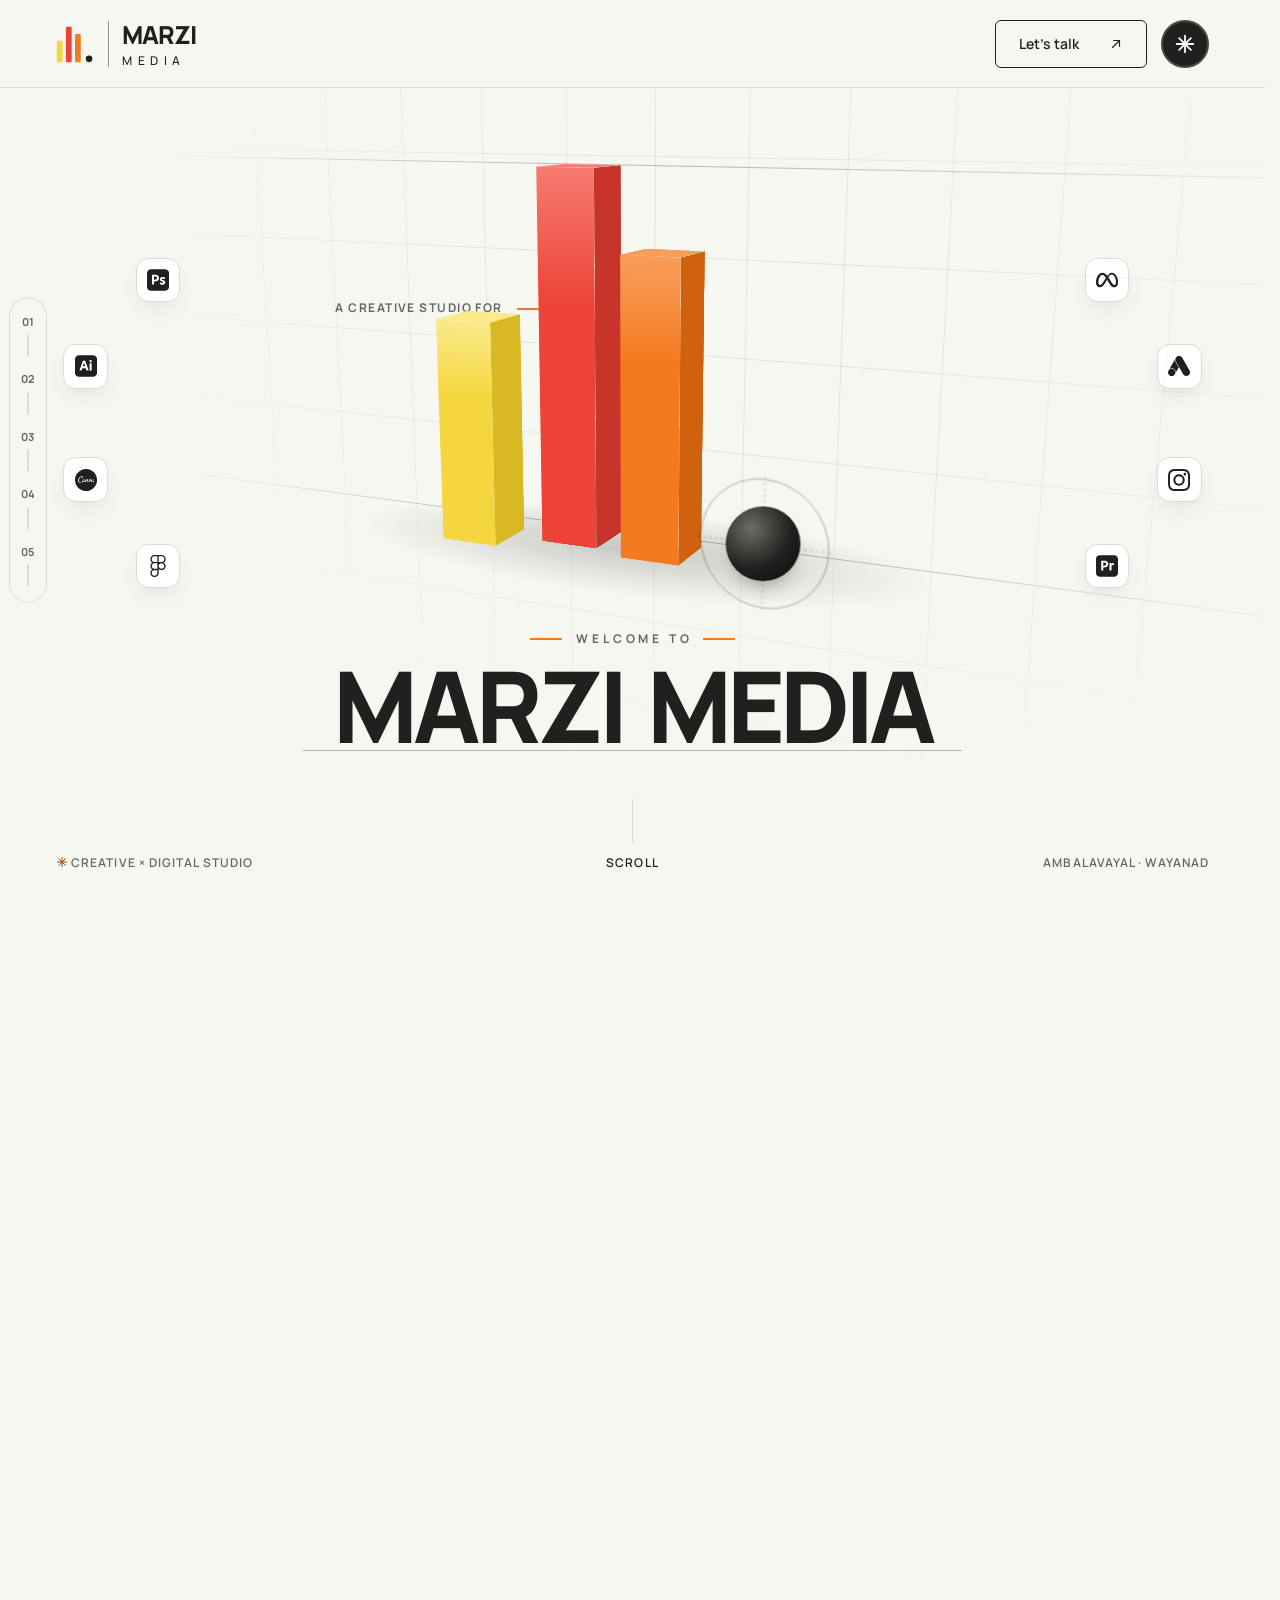
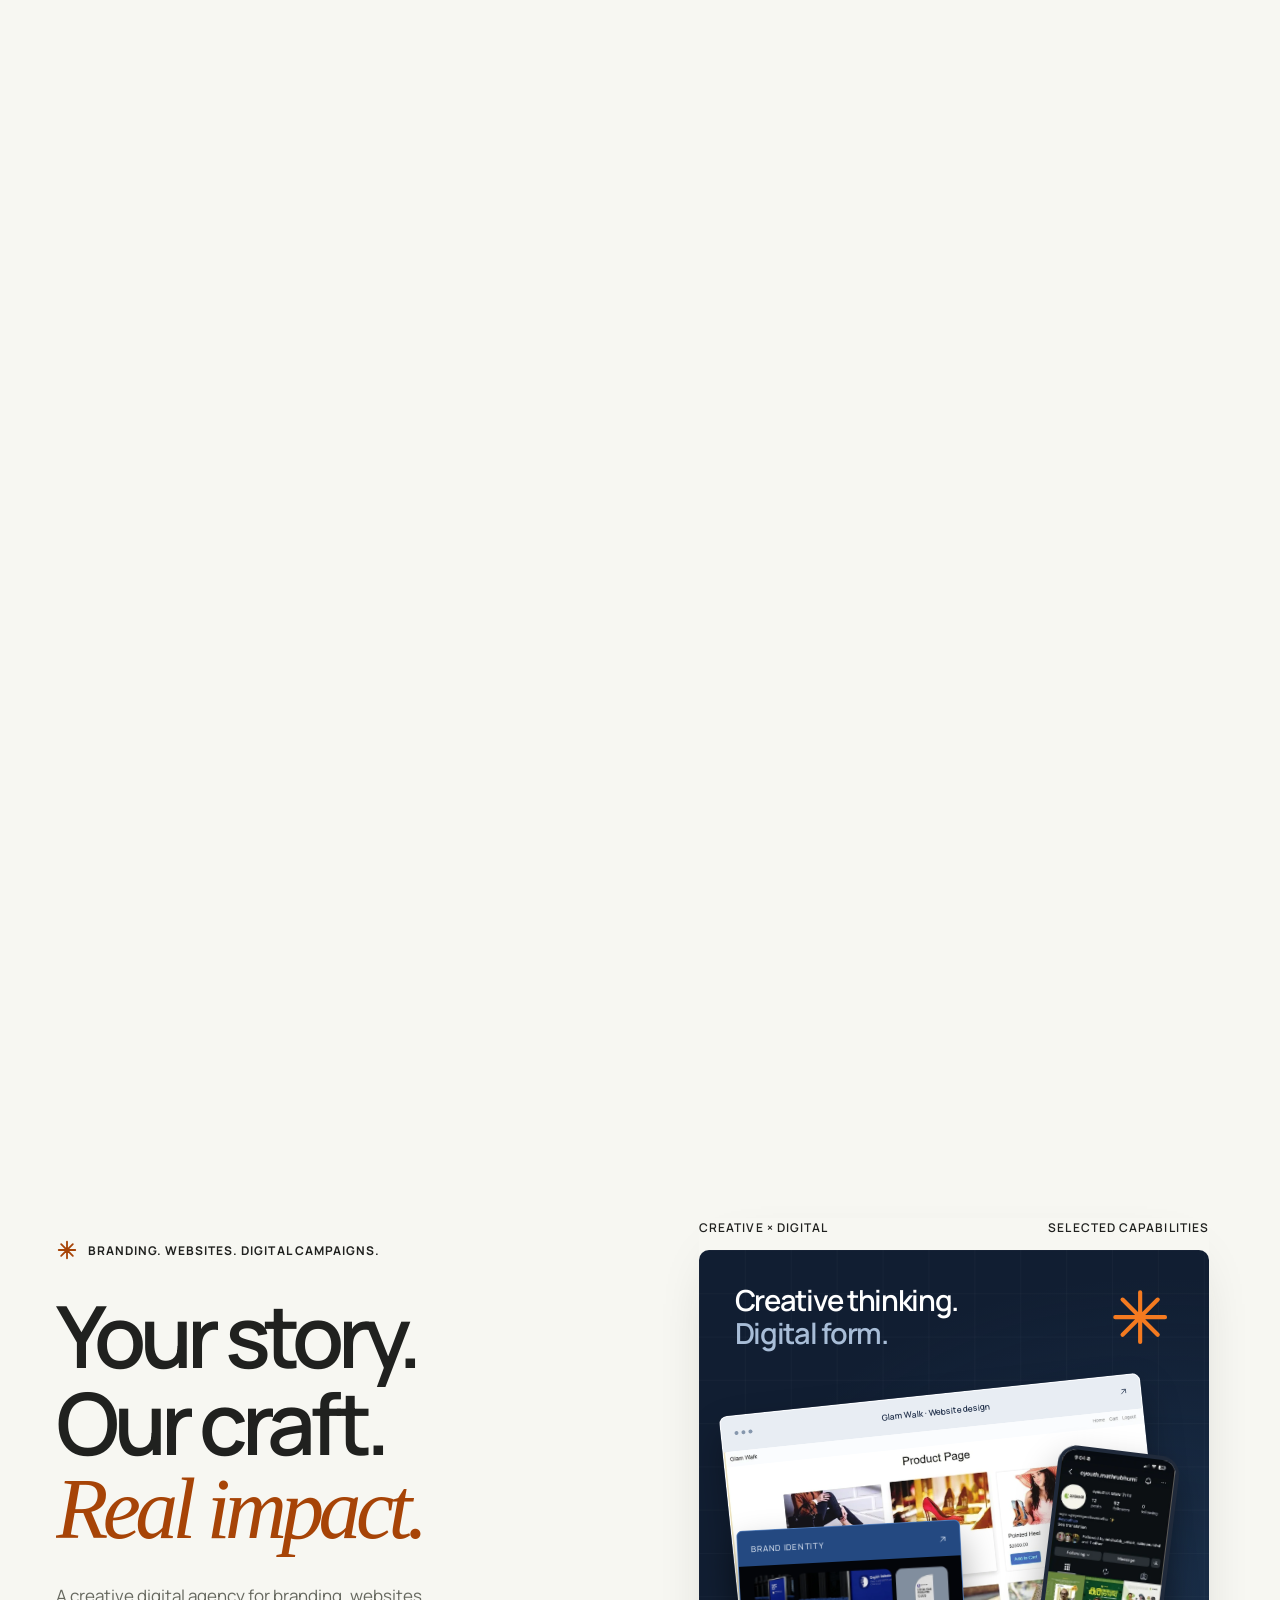
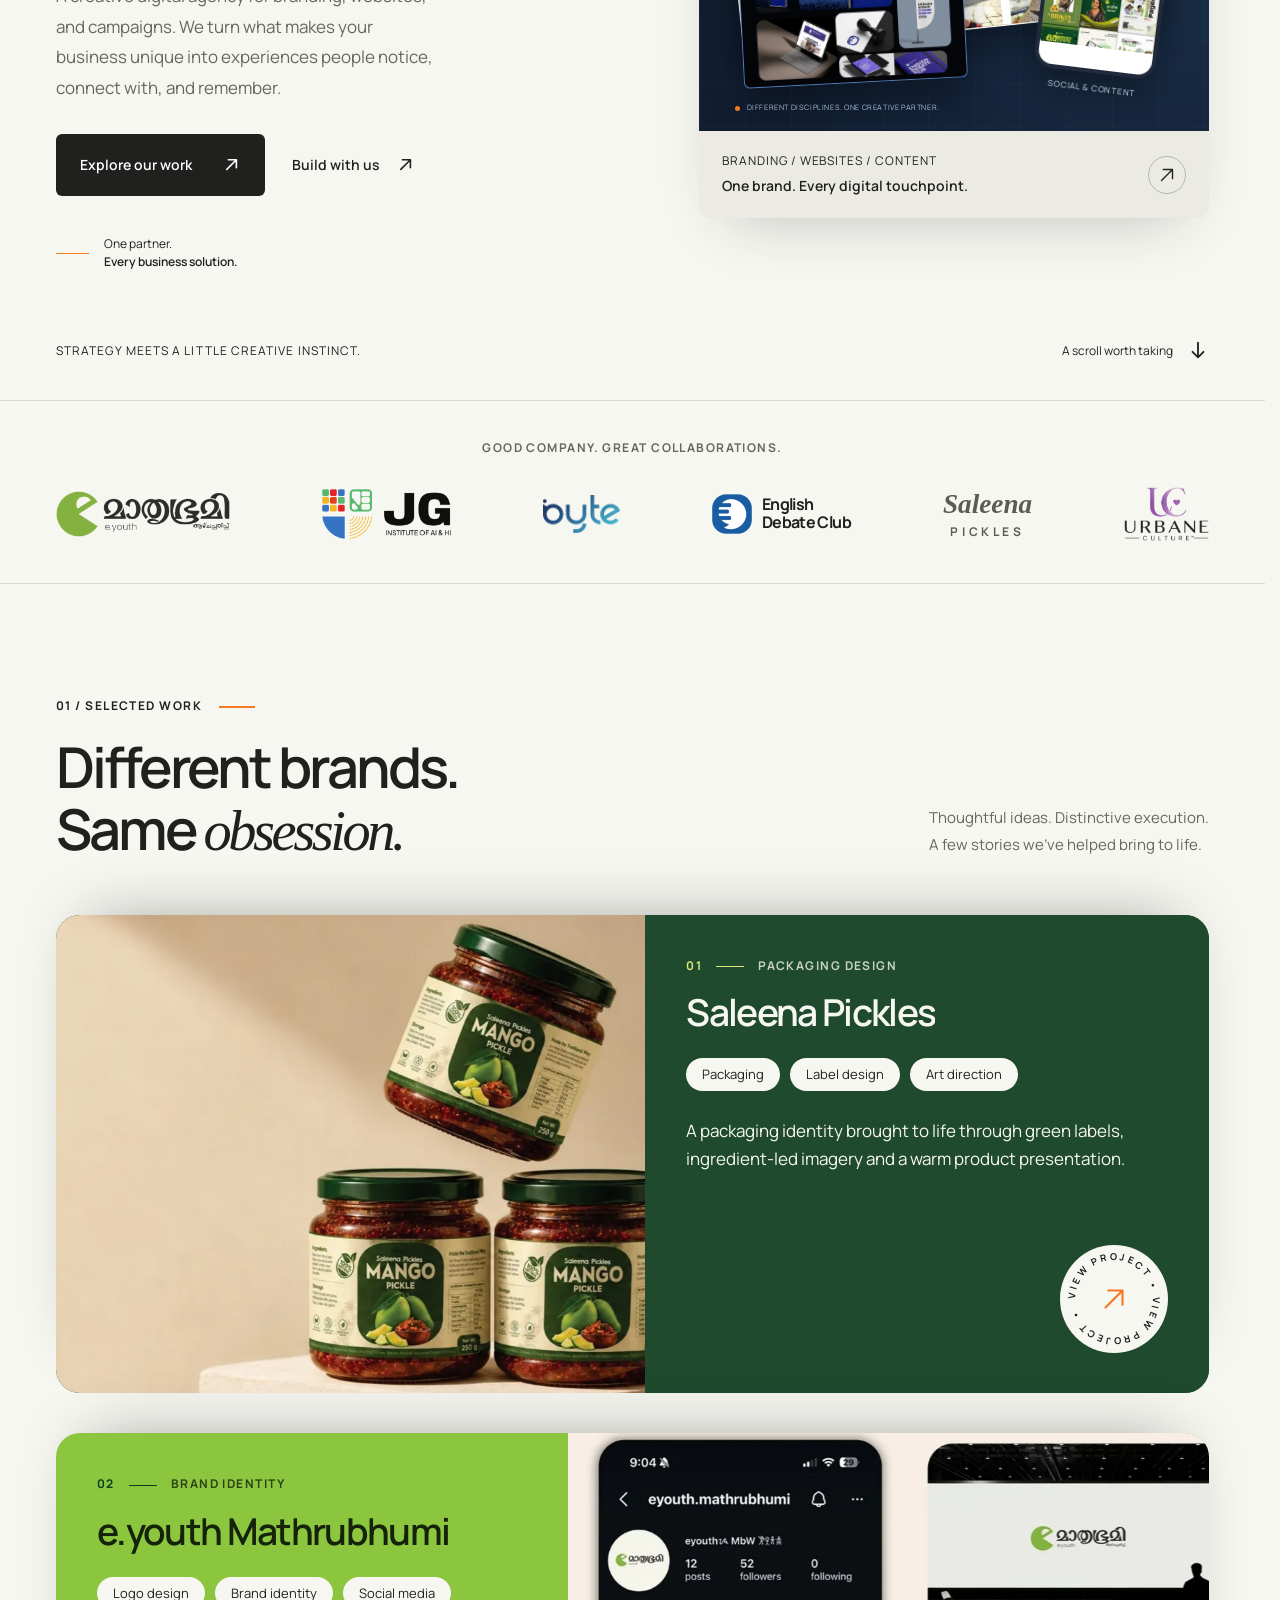
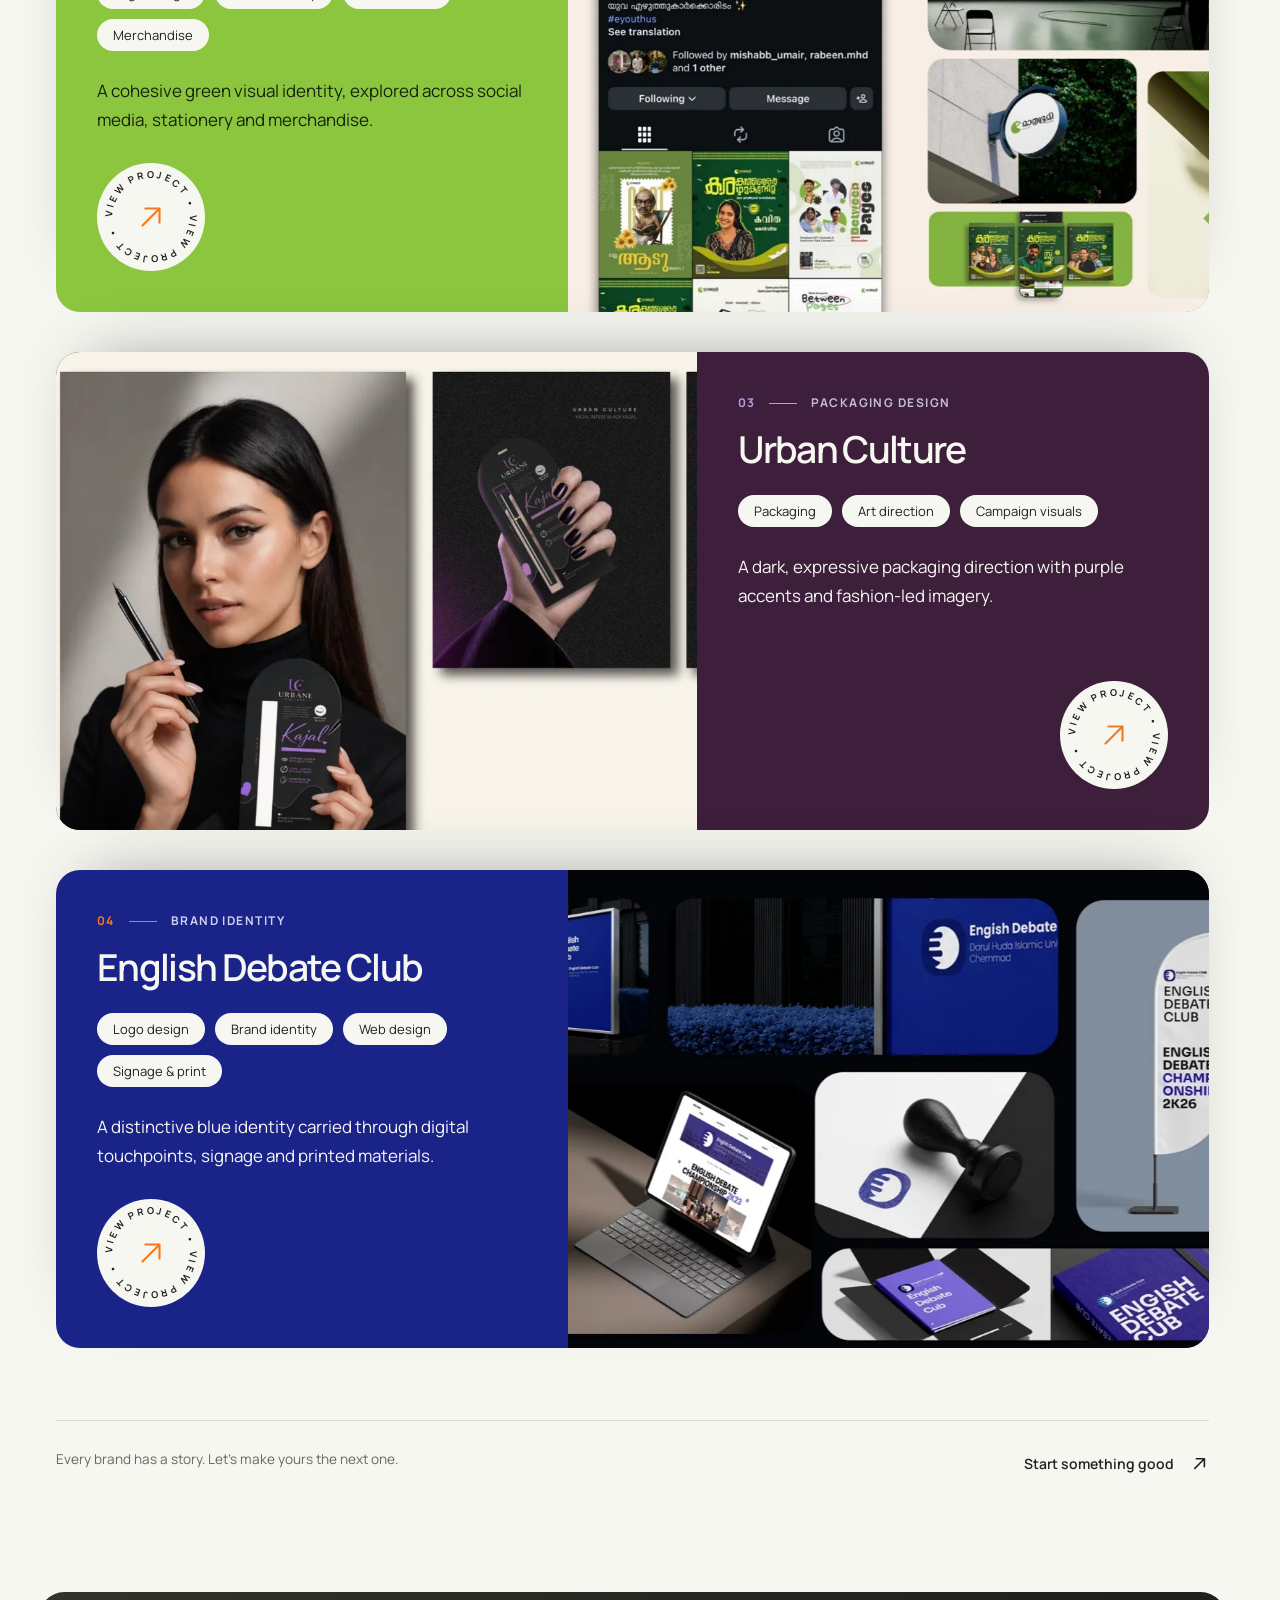
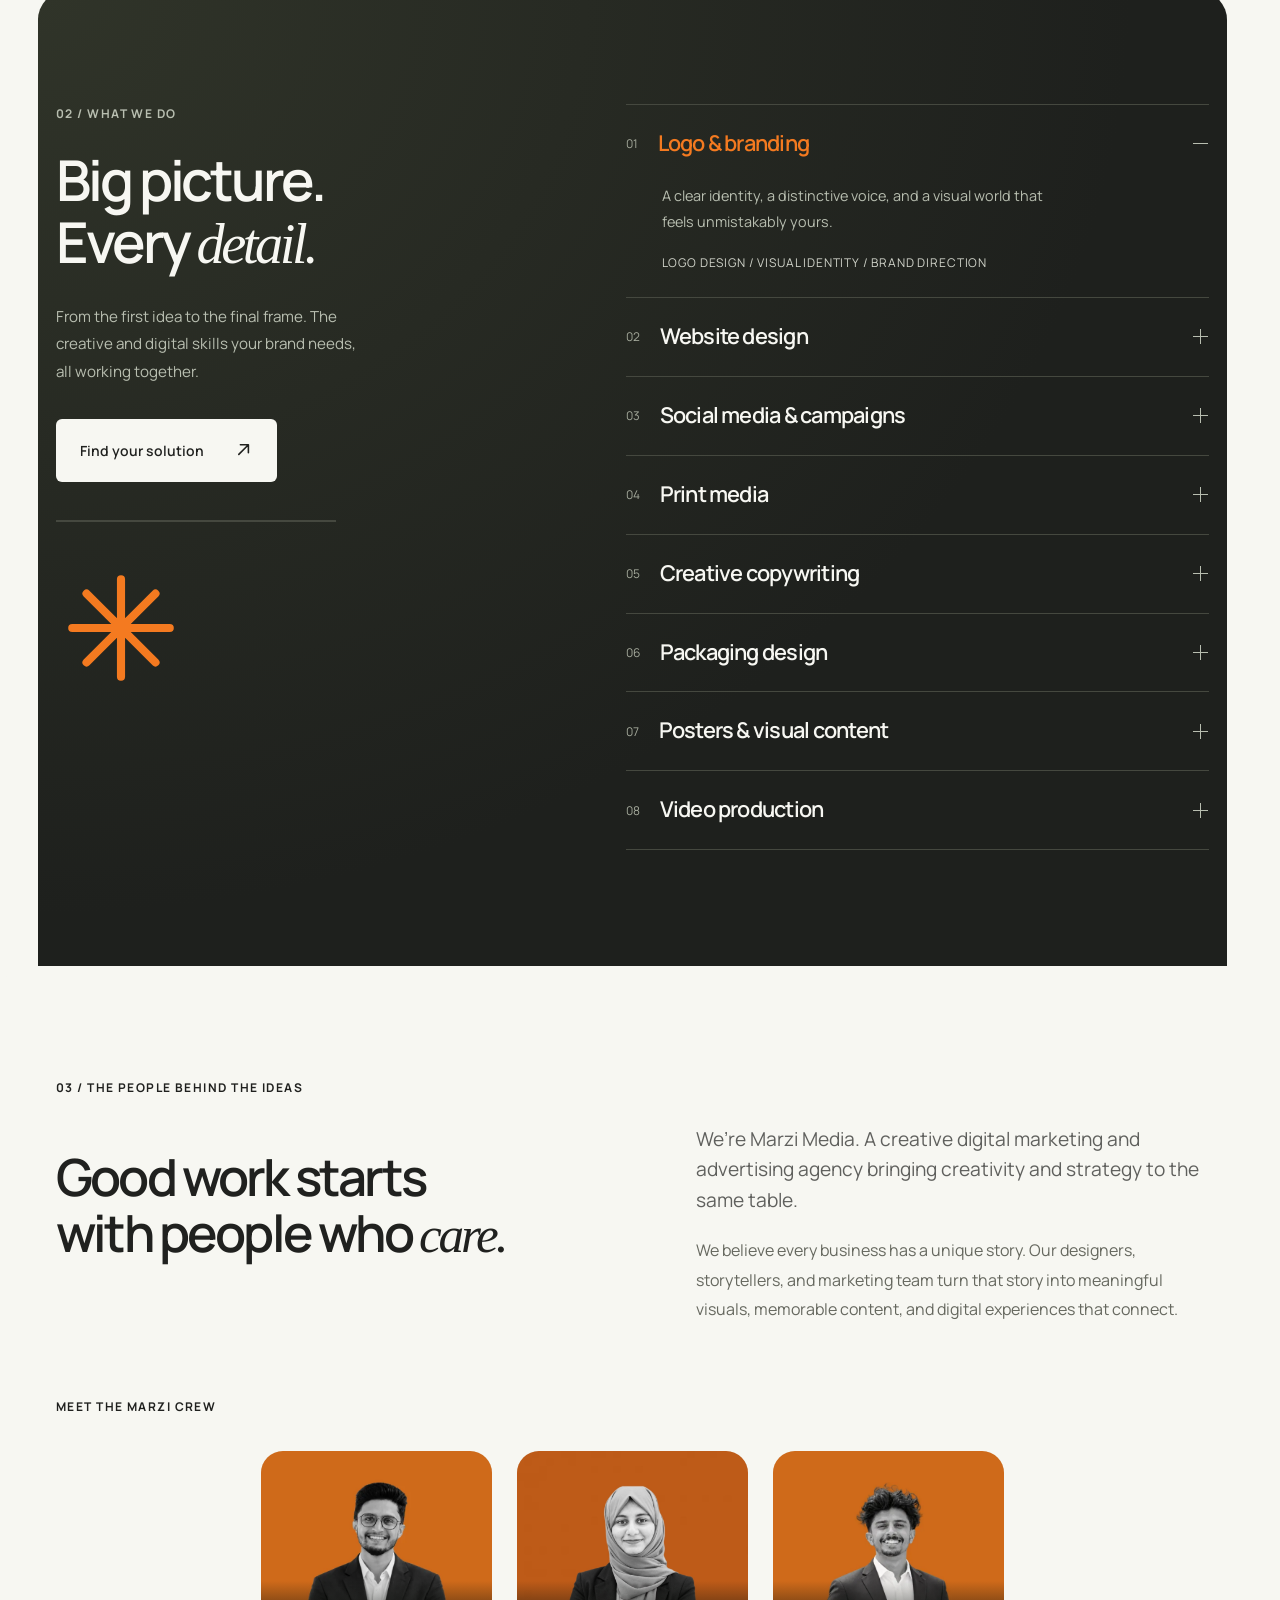
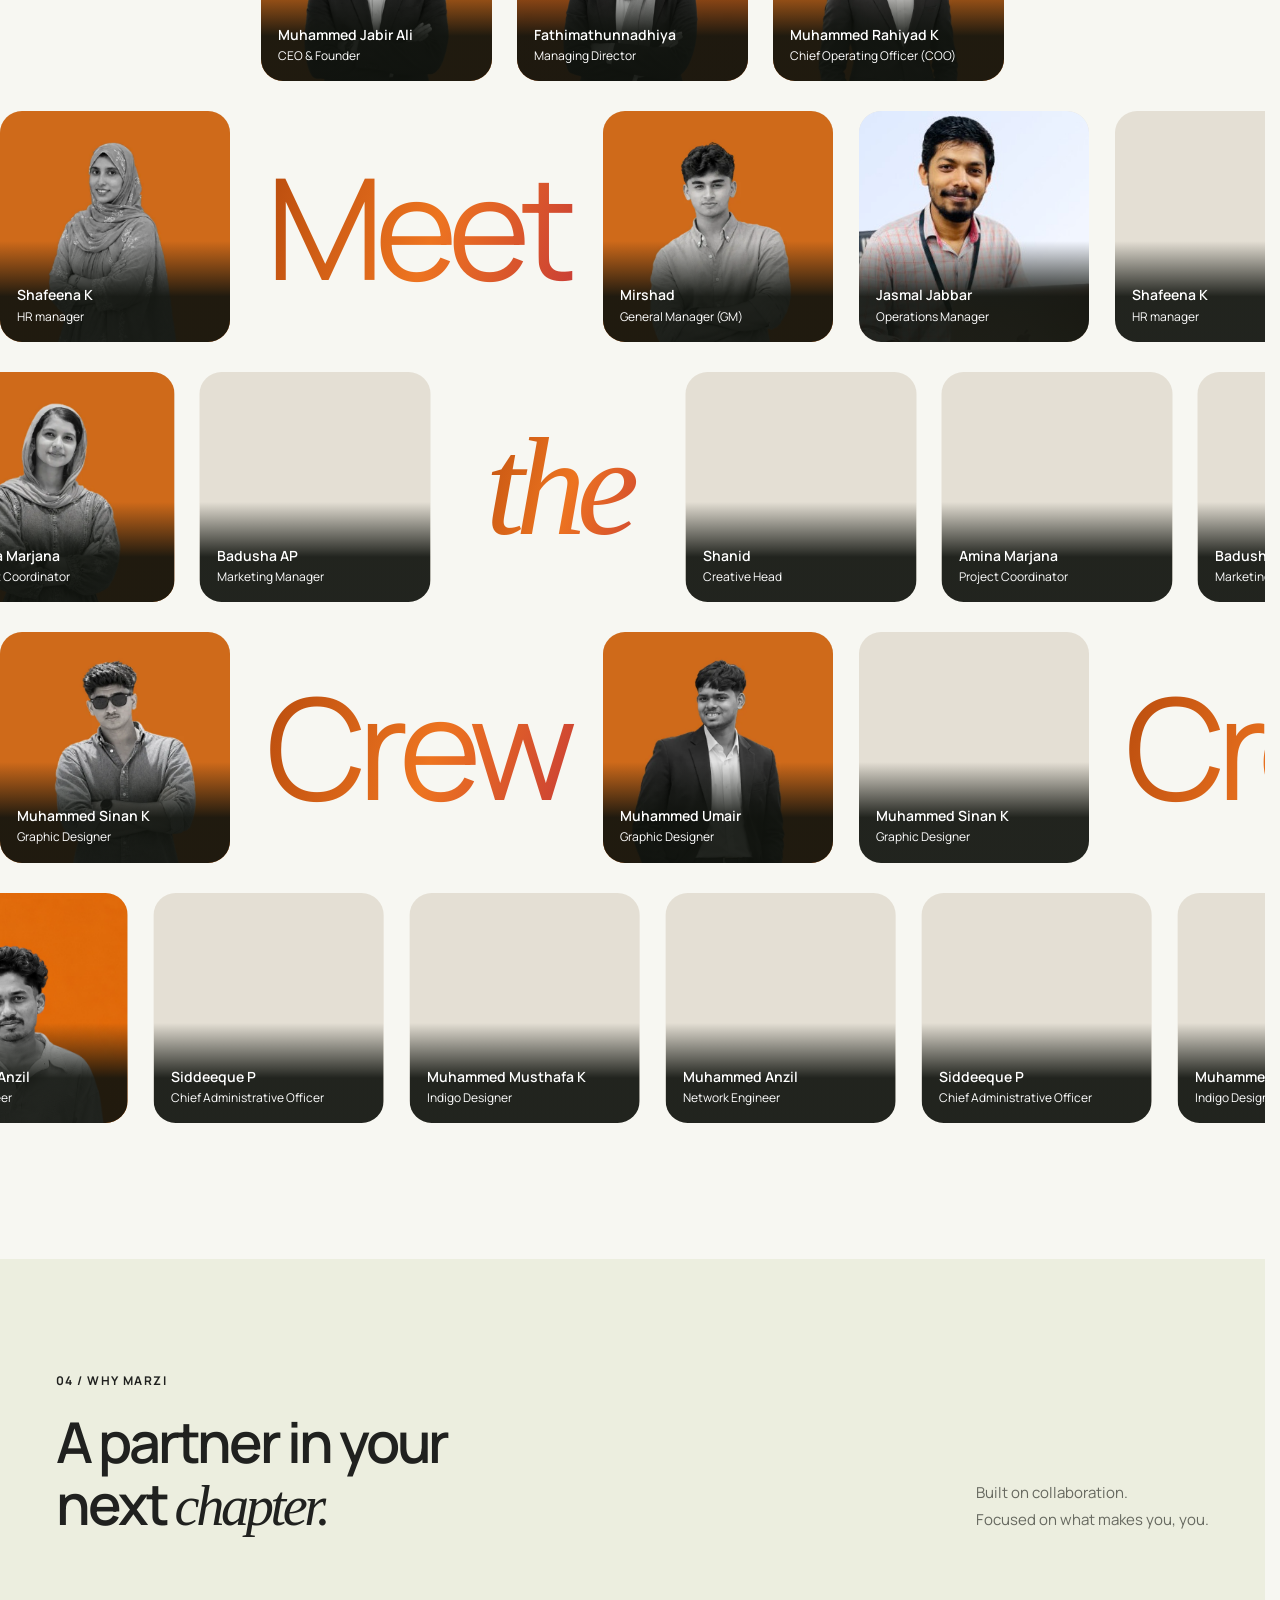
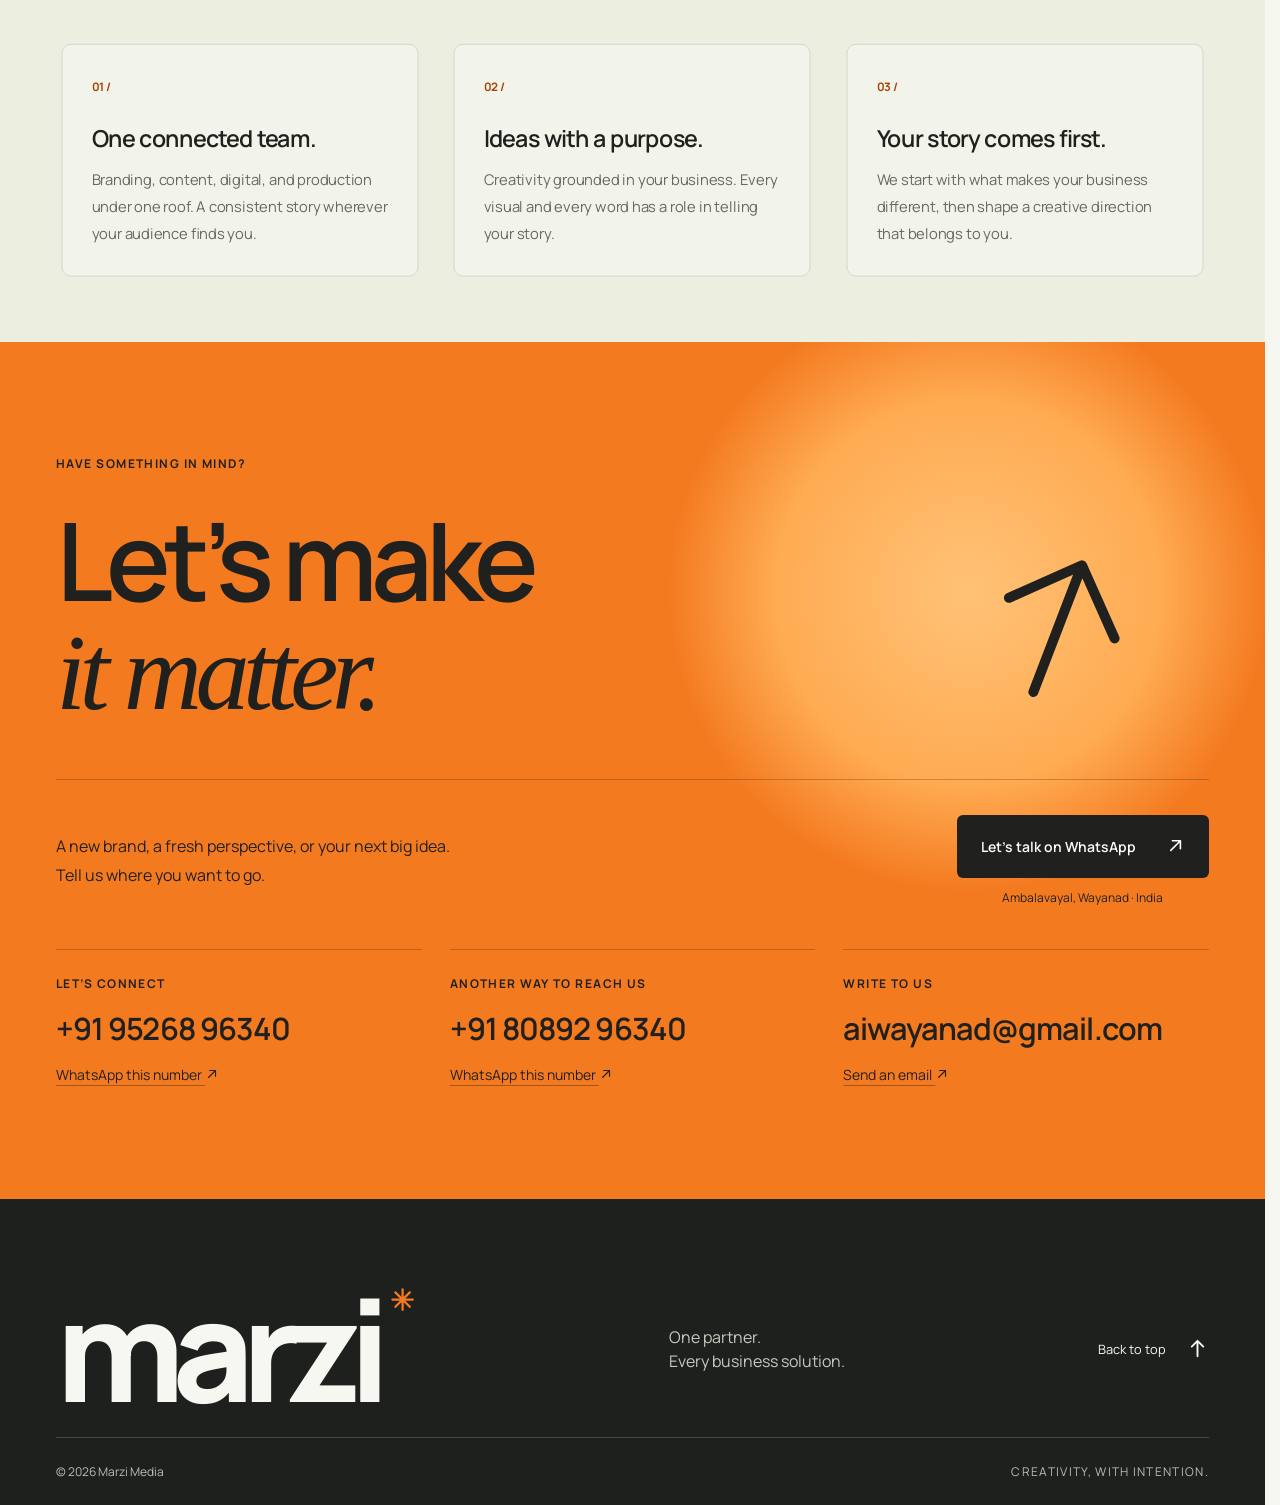
==== index.html @ 3b46ab3c "updated crew section" ====
<!doctype html>
<html lang="en">
  <head>
    <meta charset="utf-8" />
    <meta name="viewport" content="width=device-width, initial-scale=1" />
    <meta name="theme-color" content="#f7f7f2" />
    <title>Marzi Media — One Partner. Every Business Solution.</title>
    <meta
      name="description"
      content="Marzi Media is a creative digital marketing and advertising agency in Ambalavayal, Wayanad. Discover our branding, website design, social campaigns, packaging, print and video work."
    />
    <meta property="og:type" content="website" />
    <meta
      property="og:title"
      content="Marzi Media — Make your brand mean more."
    />
    <meta
      property="og:description"
      content="Strategy, design and storytelling. One creative partner for your brand’s next chapter."
    />
    <meta property="og:site_name" content="Marzi Media" />
    <meta name="twitter:card" content="summary" />
    <link rel="icon" type="image/svg+xml" href="assets/favicon.svg" />
    <link
      rel="preload"
      href="assets/hero-glam-walk.webp"
      as="image"
      fetchpriority="high"
    />
    <link
      rel="preload"
      href="assets/manrope.ttf"
      as="font"
      type="font/ttf"
      crossorigin
    />
    <link rel="stylesheet" href="styles.css" />
    <script src="script.js" defer></script>
    <script type="application/ld+json">
      {
        "@context": "https://schema.org",
        "@type": "Organization",
        "name": "Marzi Media",
        "description": "Creative digital marketing and advertising agency offering branding, websites, social media, print, copywriting, packaging and video production.",
        "telephone": "+91 95268 96340",
        "email": "aiwayanad@gmail.com",
        "address": {
          "@type": "PostalAddress",
          "addressLocality": "Ambalavayal",
          "addressRegion": "Wayanad",
          "addressCountry": "IN"
        },
        "contactPoint": [
          {
            "@type": "ContactPoint",
            "telephone": "+91 95268 96340",
            "contactType": "customer service"
          },
          {
            "@type": "ContactPoint",
            "telephone": "+91 80892 96340",
            "contactType": "customer service"
          }
        ]
      }
    </script>
  </head>
  <body>
    <!-- UI icons are SVG symbols, not text characters: Manrope has no arrow or asterisk glyphs, and
         the system fallback on Apple devices is the colour emoji font. Stroke and size come from .icon. -->
    <svg class="icon-sprite" width="0" height="0" aria-hidden="true">
      <symbol id="icon-arrow-up-right" viewBox="0 0 24 24">
        <path d="M6 18 18 6M8 6h10v10" />
      </symbol>
      <symbol id="icon-arrow-up" viewBox="0 0 24 24">
        <path d="M12 20V4m-6 6 6-6 6 6" />
      </symbol>
      <symbol id="icon-arrow-down" viewBox="0 0 24 24">
        <path d="M12 4v16m-6-6 6 6 6-6" />
      </symbol>
      <symbol id="icon-asterisk" viewBox="0 0 24 24">
        <path d="M12 3v18M3 12h18M5.64 5.64l12.72 12.72M18.36 5.64 5.64 18.36" />
      </symbol>
      <symbol id="icon-close" viewBox="0 0 24 24">
        <path d="m6 6 12 12M18 6 6 18" />
      </symbol>
      <!-- Tool logos for the opening: Simple Icons (CC0). The marks
           are trademarks of their owners and show the software the team works with. -->
      <symbol id="tool-photoshop" viewBox="0 0 24 24">
        <path d="M9.85 8.42c-.37-.15-.77-.21-1.18-.2-.26 0-.49 0-.68.01-.2-.01-.34 0-.41.01v3.36c.14.01.27.02.39.02h.53c.39 0 .78-.06 1.15-.18.32-.09.6-.28.82-.53.21-.25.31-.59.31-1.03.01-.31-.07-.62-.23-.89-.17-.26-.41-.46-.7-.57zM19.75.3H4.25C1.9.3 0 2.2 0 4.55v14.899c0 2.35 1.9 4.25 4.25 4.25h15.5c2.35 0 4.25-1.9 4.25-4.25V4.55C24 2.2 22.1.3 19.75.3zm-7.391 11.65c-.399.56-.959.98-1.609 1.22-.68.25-1.43.34-2.25.34-.24 0-.4 0-.5-.01s-.24-.01-.43-.01v3.209c.01.07-.04.131-.11.141H5.52c-.08 0-.12-.041-.12-.131V6.42c0-.07.03-.11.1-.11.17 0 .33 0 .56-.01.24-.01.49-.01.76-.02s.56-.01.87-.02c.31-.01.61-.01.91-.01.82 0 1.5.1 2.06.31.5.17.96.45 1.34.82.32.32.57.71.73 1.14.149.42.229.85.229 1.3.001.86-.199 1.57-.6 2.13zm7.091 3.89c-.28.4-.671.709-1.12.891-.49.209-1.09.318-1.811.318-.459 0-.91-.039-1.359-.129-.35-.061-.7-.17-1.02-.32-.07-.039-.121-.109-.111-.189v-1.74c0-.029.011-.07.041-.09.029-.02.06-.01.09.01.39.23.8.391 1.24.49.379.1.779.15 1.18.15.38 0 .65-.051.83-.141.16-.07.27-.24.27-.42 0-.141-.08-.27-.24-.4-.16-.129-.489-.279-.979-.471-.51-.18-.979-.42-1.42-.719-.31-.221-.569-.51-.761-.85-.159-.32-.239-.67-.229-1.021 0-.43.12-.84.341-1.21.25-.4.619-.72 1.049-.92.469-.239 1.059-.349 1.769-.349.41 0 .83.03 1.24.09.3.04.59.12.86.23.039.01.08.05.1.09.01.04.02.08.02.12v1.63c0 .04-.02.08-.05.1-.09.02-.14.02-.18 0-.3-.16-.62-.27-.96-.34-.37-.08-.74-.13-1.12-.13-.2-.01-.41.02-.601.07-.129.03-.24.1-.31.2-.05.08-.08.18-.08.27s.04.18.101.26c.09.11.209.2.34.27.229.12.47.23.709.33.541.18 1.061.43 1.541.73.33.209.6.49.789.83.16.318.24.67.23 1.029.011.471-.129.94-.389 1.331z" />
      </symbol>
      <symbol id="tool-illustrator" viewBox="0 0 24 24">
        <path d="M10.53 10.73c-.1-.31-.19-.61-.29-.92-.1-.31-.19-.6-.27-.89-.08-.28-.15-.54-.22-.78h-.02c-.09.43-.2.86-.34 1.29-.15.48-.3.98-.46 1.48-.14.51-.29.98-.44 1.4h2.54c-.06-.211-.14-.46-.23-.721-.09-.269-.18-.559-.27-.859zM19.75.3H4.25C1.9.3 0 2.2 0 4.55v14.9c0 2.35 1.9 4.25 4.25 4.25h15.5c2.35 0 4.25-1.9 4.25-4.25V4.55C24 2.2 22.1.3 19.75.3zM14.7 16.83h-2.091c-.069.01-.139-.04-.159-.11l-.82-2.38H7.91l-.76 2.35c-.02.09-.1.15-.19.141H5.08c-.11 0-.14-.061-.11-.18L8.19 7.38c.03-.1.06-.21.1-.33.04-.21.06-.43.06-.65-.01-.05.03-.1.08-.11h2.59c.08 0 .12.03.13.08l3.65 10.3c.03.109 0 .16-.1.16zm3.4-.15c0 .11-.039.16-.129.16H16.01c-.1 0-.15-.061-.15-.16v-7.7c0-.1.041-.14.131-.14h1.98c.09 0 .129.05.129.14v7.7zm-.209-9.03c-.231.24-.571.37-.911.35-.33.01-.65-.12-.891-.35-.23-.25-.35-.58-.34-.92-.01-.34.12-.66.359-.89.242-.23.562-.35.892-.35.391 0 .689.12.91.35.22.24.34.56.33.89.01.34-.11.67-.349.92z" />
      </symbol>
      <symbol id="tool-canva" viewBox="0 0 24 24">
        <path d="M12 0C5.373 0 0 5.373 0 12s5.373 12 12 12 12-5.373 12-12S18.627 0 12 0zM6.962 7.68c.754 0 1.337.549 1.405 1.2.069.583-.171 1.097-.822 1.406-.343.171-.48.172-.549.069-.034-.069 0-.137.069-.206.617-.514.617-.926.548-1.508-.034-.378-.308-.618-.583-.618-1.2 0-2.914 2.674-2.674 4.629.103.754.549 1.646 1.509 1.646.308 0 .65-.103.96-.24.5-.264.799-.47 1.097-.8-.073-.885.704-2.046 1.851-2.046.515 0 .926.205.96.583.068.514-.377.582-.514.582s-.378-.034-.378-.17c-.034-.138.309-.07.275-.378-.035-.206-.24-.274-.446-.274-.72 0-1.131.994-1.029 1.611.035.275.172.549.447.549.205 0 .514-.31.617-.755.068-.308.343-.514.583-.514.102 0 .17.034.205.171v.138c-.034.137-.137.548-.102.651 0 .069.034.171.17.171.092 0 .436-.18.777-.459.117-.59.253-1.298.253-1.357.034-.24.137-.48.617-.48.103 0 .171.034.205.171v.138l-.136.617c.445-.583 1.097-.994 1.508-.994.172 0 .309.102.309.274 0 .103 0 .274-.069.446-.137.377-.309.96-.412 1.474 0 .137.035.274.207.274.171 0 .685-.206 1.096-.754l.007-.004c-.002-.068-.007-.134-.007-.202 0-.411.035-.754.104-.994.068-.274.411-.514.617-.514.103 0 .205.069.205.171 0 .035 0 .103-.034.137-.137.446-.24.857-.24 1.269 0 .24.034.582.102.788 0 .034.035.069.07.069.068 0 .548-.445.89-1.028-.308-.206-.48-.549-.48-.96 0-.72.446-1.097.858-1.097.343 0 .617.24.617.72 0 .308-.103.65-.274.96h.102a.77.77 0 0 0 .584-.24.293.293 0 0 1 .134-.117c.335-.425.83-.74 1.41-.74.48 0 .924.205.959.582.068.515-.378.618-.515.618l-.002-.002c-.138 0-.377-.035-.377-.172 0-.137.309-.068.274-.376-.034-.206-.24-.275-.446-.275-.686 0-1.13.891-1.028 1.611.034.275.171.583.445.583.206 0 .515-.308.652-.754.068-.274.343-.514.583-.514.103 0 .17.034.205.171 0 .069 0 .206-.137.652-.17.308-.171.48-.137.617.034.274.171.48.309.583.034.034.068.102.068.102 0 .069-.034.138-.137.138-.034 0-.068 0-.103-.035-.514-.205-.72-.548-.789-.891-.205.24-.445.377-.72.377-.445 0-.89-.411-.96-.926a1.609 1.609 0 0 1 .075-.649c-.203.13-.422.203-.623.203h-.17c-.447.652-.927 1.098-1.27 1.303a.896.896 0 0 1-.377.104c-.068 0-.171-.035-.205-.104-.095-.152-.156-.392-.193-.667-.481.527-1.145.805-1.453.805-.343 0-.548-.206-.582-.55v-.376c.102-.754.377-1.2.377-1.337a.074.074 0 0 0-.069-.07c-.24 0-1.028.824-1.166 1.373l-.103.445c-.068.309-.377.515-.582.515-.103 0-.172-.035-.206-.172v-.137l.046-.233c-.435.31-.87.508-1.075.508-.308 0-.48-.172-.514-.412-.206.274-.445.412-.754.412-.352 0-.696-.24-.862-.593-.244.275-.523.553-.852.764-.48.309-1.028.549-1.68.549-.582 0-1.097-.309-1.371-.583-.412-.377-.651-.96-.686-1.509-.205-1.68.823-3.84 2.4-4.8.378-.205.755-.343 1.132-.343zm9.77 3.291c-.104 0-.172.172-.172.343 0 .274.137.583.309.755a1.74 1.74 0 0 0 .102-.583c0-.343-.137-.515-.24-.515z" />
      </symbol>
      <symbol id="tool-figma" viewBox="0 0 24 24">
        <path d="M15.852 8.981h-4.588V0h4.588c2.476 0 4.49 2.014 4.49 4.49s-2.014 4.491-4.49 4.491zM12.735 7.51h3.117c1.665 0 3.019-1.355 3.019-3.019s-1.355-3.019-3.019-3.019h-3.117V7.51zm0 1.471H8.148c-2.476 0-4.49-2.014-4.49-4.49S5.672 0 8.148 0h4.588v8.981zm-4.587-7.51c-1.665 0-3.019 1.355-3.019 3.019s1.354 3.02 3.019 3.02h3.117V1.471H8.148zm4.587 15.019H8.148c-2.476 0-4.49-2.014-4.49-4.49s2.014-4.49 4.49-4.49h4.588v8.98zM8.148 8.981c-1.665 0-3.019 1.355-3.019 3.019s1.355 3.019 3.019 3.019h3.117V8.981H8.148zM8.172 24c-2.489 0-4.515-2.014-4.515-4.49s2.014-4.49 4.49-4.49h4.588v4.441c0 2.503-2.047 4.539-4.563 4.539zm-.024-7.51a3.023 3.023 0 0 0-3.019 3.019c0 1.665 1.365 3.019 3.044 3.019 1.705 0 3.093-1.376 3.093-3.068v-2.97H8.148zm7.704 0h-.098c-2.476 0-4.49-2.014-4.49-4.49s2.014-4.49 4.49-4.49h.098c2.476 0 4.49 2.014 4.49 4.49s-2.014 4.49-4.49 4.49zm-.097-7.509c-1.665 0-3.019 1.355-3.019 3.019s1.355 3.019 3.019 3.019h.098c1.665 0 3.019-1.355 3.019-3.019s-1.355-3.019-3.019-3.019h-.098z" />
      </symbol>
      <symbol id="tool-meta" viewBox="0 0 24 24">
        <path d="M6.915 4.03c-1.968 0-3.683 1.28-4.871 3.113C.704 9.208 0 11.883 0 14.449c0 .706.07 1.369.21 1.973a6.624 6.624 0 0 0 .265.86 5.297 5.297 0 0 0 .371.761c.696 1.159 1.818 1.927 3.593 1.927 1.497 0 2.633-.671 3.965-2.444.76-1.012 1.144-1.626 2.663-4.32l.756-1.339.186-.325c.061.1.121.196.183.3l2.152 3.595c.724 1.21 1.665 2.556 2.47 3.314 1.046.987 1.992 1.22 3.06 1.22 1.075 0 1.876-.355 2.455-.843a3.743 3.743 0 0 0 .81-.973c.542-.939.861-2.127.861-3.745 0-2.72-.681-5.357-2.084-7.45-1.282-1.912-2.957-2.93-4.716-2.93-1.047 0-2.088.467-3.053 1.308-.652.57-1.257 1.29-1.82 2.05-.69-.875-1.335-1.547-1.958-2.056-1.182-.966-2.315-1.303-3.454-1.303zm10.16 2.053c1.147 0 2.188.758 2.992 1.999 1.132 1.748 1.647 4.195 1.647 6.4 0 1.548-.368 2.9-1.839 2.9-.58 0-1.027-.23-1.664-1.004-.496-.601-1.343-1.878-2.832-4.358l-.617-1.028a44.908 44.908 0 0 0-1.255-1.98c.07-.109.141-.224.211-.327 1.12-1.667 2.118-2.602 3.358-2.602zm-10.201.553c1.265 0 2.058.791 2.675 1.446.307.327.737.871 1.234 1.579l-1.02 1.566c-.757 1.163-1.882 3.017-2.837 4.338-1.191 1.649-1.81 1.817-2.486 1.817-.524 0-1.038-.237-1.383-.794-.263-.426-.464-1.13-.464-2.046 0-2.221.63-4.535 1.66-6.088.454-.687.964-1.226 1.533-1.533a2.264 2.264 0 0 1 1.088-.285z" />
      </symbol>
      <symbol id="tool-googleads" viewBox="0 0 24 24">
        <path d="M3.9998 22.9291C1.7908 22.9291 0 21.1383 0 18.9293s1.7908-3.9998 3.9998-3.9998 3.9998 1.7908 3.9998 3.9998-1.7908 3.9998-3.9998 3.9998zm19.4643-6.0004L15.4632 3.072C14.3586 1.1587 11.9121.5028 9.9988 1.6074S7.4295 5.1585 8.5341 7.0718l8.0009 13.8567c1.1046 1.9133 3.5511 2.5679 5.4644 1.4646 1.9134-1.1046 2.568-3.5511 1.4647-5.4644zM7.5137 4.8438L1.5645 15.1484A4.5 4.5 0 0 1 4 14.4297c2.5597-.0075 4.6248 2.1585 4.4941 4.7148l3.2168-5.5723-3.6094-6.25c-.4499-.7793-.6322-1.6394-.5878-2.4784z" />
      </symbol>
      <symbol id="tool-instagram" viewBox="0 0 24 24">
        <path d="M7.0301.084c-1.2768.0602-2.1487.264-2.911.5634-.7888.3075-1.4575.72-2.1228 1.3877-.6652.6677-1.075 1.3368-1.3802 2.127-.2954.7638-.4956 1.6365-.552 2.914-.0564 1.2775-.0689 1.6882-.0626 4.947.0062 3.2586.0206 3.6671.0825 4.9473.061 1.2765.264 2.1482.5635 2.9107.308.7889.72 1.4573 1.388 2.1228.6679.6655 1.3365 1.0743 2.1285 1.38.7632.295 1.6361.4961 2.9134.552 1.2773.056 1.6884.069 4.9462.0627 3.2578-.0062 3.668-.0207 4.9478-.0814 1.28-.0607 2.147-.2652 2.9098-.5633.7889-.3086 1.4578-.72 2.1228-1.3881.665-.6682 1.0745-1.3378 1.3795-2.1284.2957-.7632.4966-1.636.552-2.9124.056-1.2809.0692-1.6898.063-4.948-.0063-3.2583-.021-3.6668-.0817-4.9465-.0607-1.2797-.264-2.1487-.5633-2.9117-.3084-.7889-.72-1.4568-1.3876-2.1228C21.2982 1.33 20.628.9208 19.8378.6165 19.074.321 18.2017.1197 16.9244.0645 15.6471.0093 15.236-.005 11.977.0014 8.718.0076 8.31.0215 7.0301.0839m.1402 21.6932c-1.17-.0509-1.8053-.2453-2.2287-.408-.5606-.216-.96-.4771-1.3819-.895-.422-.4178-.6811-.8186-.9-1.378-.1644-.4234-.3624-1.058-.4171-2.228-.0595-1.2645-.072-1.6442-.079-4.848-.007-3.2037.0053-3.583.0607-4.848.05-1.169.2456-1.805.408-2.2282.216-.5613.4762-.96.895-1.3816.4188-.4217.8184-.6814 1.3783-.9003.423-.1651 1.0575-.3614 2.227-.4171 1.2655-.06 1.6447-.072 4.848-.079 3.2033-.007 3.5835.005 4.8495.0608 1.169.0508 1.8053.2445 2.228.408.5608.216.96.4754 1.3816.895.4217.4194.6816.8176.9005 1.3787.1653.4217.3617 1.056.4169 2.2263.0602 1.2655.0739 1.645.0796 4.848.0058 3.203-.0055 3.5834-.061 4.848-.051 1.17-.245 1.8055-.408 2.2294-.216.5604-.4763.96-.8954 1.3814-.419.4215-.8181.6811-1.3783.9-.4224.1649-1.0577.3617-2.2262.4174-1.2656.0595-1.6448.072-4.8493.079-3.2045.007-3.5825-.006-4.848-.0608M16.953 5.5864A1.44 1.44 0 1 0 18.39 4.144a1.44 1.44 0 0 0-1.437 1.4424M5.8385 12.012c.0067 3.4032 2.7706 6.1557 6.173 6.1493 3.4026-.0065 6.157-2.7701 6.1506-6.1733-.0065-3.4032-2.771-6.1565-6.174-6.1498-3.403.0067-6.156 2.771-6.1496 6.1738M8 12.0077a4 4 0 1 1 4.008 3.9921A3.9996 3.9996 0 0 1 8 12.0077" />
      </symbol>
      <symbol id="tool-premiere" viewBox="0 0 24 24">
        <path d="M10.15 8.42a2.93 2.93 0 00-1.18-.2 13.9 13.9 0 00-1.09.02v3.36l.39.02h.53c.39 0 .78-.06 1.15-.18.32-.09.6-.28.82-.53.21-.25.31-.59.31-1.03a1.45 1.45 0 00-.93-1.46zM19.75.3H4.25A4.25 4.25 0 000 4.55v14.9c0 2.35 1.9 4.25 4.25 4.25h15.5c2.35 0 4.25-1.9 4.25-4.25V4.55C24 2.2 22.1.3 19.75.3zm-7.09 11.65c-.4.56-.96.98-1.61 1.22-.68.25-1.43.34-2.25.34l-.5-.01-.43-.01v3.21a.12.12 0 01-.11.14H5.82c-.08 0-.12-.04-.12-.13V6.42c0-.07.03-.11.1-.11l.56-.01.76-.02.87-.02.91-.01c.82 0 1.5.1 2.06.31.5.17.96.45 1.34.82.32.32.57.71.73 1.14.15.42.23.85.23 1.3 0 .86-.2 1.57-.6 2.13zm6.82-3.15v1.95c0 .08-.05.11-.16.11a4.35 4.35 0 00-1.92.37c-.19.09-.37.21-.51.37v5.1c0 .1-.04.14-.13.14h-1.97a.14.14 0 01-.16-.12v-5.58l-.01-.75-.02-.78c0-.23-.02-.45-.04-.68a.1.1 0 01.07-.11h1.78c.1 0 .18.07.2.16a3.03 3.03 0 01.13.92c.3-.35.67-.64 1.08-.86a3.1 3.1 0 011.52-.39c.07-.01.13.04.14.11v.04z" />
      </symbol>
    </svg>
    <a class="skip-link" href="#main">Skip to content</a>
    <header class="site-header">
      <div class="container nav-wrap">
        <div class="brand-lockup">
          <a class="brand" href="#home" aria-label="Marzi Media, back to top">
            <svg class="brand-mark" viewBox="0 0 46 46" aria-hidden="true">
              <rect x="1" y="19" width="7" height="26" rx="1" fill="#f5d63e" />
              <rect x="12" y="2" width="7" height="43" rx="1" fill="#ed4438" />
              <rect x="23" y="11" width="7" height="34" rx="1" fill="#f47a20" />
              <circle cx="40" cy="41" r="4" fill="currentColor" />
            </svg>
          </a>
          <!-- The wordmark rolls to the chapter being read. The chapter links announce the same location with aria-current. -->
          <div class="chapter-ticker" aria-hidden="true">
            <div class="chapter-ticker-track">
              <span class="ticker-item brand-name"
                >MARZI<span>MEDIA</span></span
              >
              <span class="ticker-item"
                ><strong>Our work</strong><small>CHAPTER 01</small></span
              >
              <span class="ticker-item"
                ><strong>What we do</strong><small>CHAPTER 02</small></span
              >
              <span class="ticker-item"
                ><strong>About us</strong><small>CHAPTER 03</small></span
              >
              <span class="ticker-item"
                ><strong>Why Marzi</strong><small>CHAPTER 04</small></span
              >
              <span class="ticker-item"
                ><strong>Let’s talk</strong><small>CHAPTER 05</small></span
              >
            </div>
          </div>
        </div>
        <div class="header-actions">
          <a class="nav-cta" href="#contact"
            >Let’s talk <span aria-hidden="true"><svg class="icon" width="24" height="24" aria-hidden="true"><use href="#icon-arrow-up-right" /></svg></span></a
          >
          <button
            class="menu-toggle"
            type="button"
            aria-label="Open chapter menu"
            aria-haspopup="dialog"
            aria-controls="site-menu"
            aria-expanded="false"
          >
            <span class="menu-progress" aria-hidden="true"
              ><span class="menu-progress-half is-right"><span></span></span
              ><span class="menu-progress-half is-left"><span></span></span
            ></span>
            <svg class="star-icon" viewBox="0 0 24 24" aria-hidden="true">
              <path class="spoke spoke-v" d="M12 3v18" />
              <path class="spoke spoke-h" d="M3 12h18" />
              <path class="spoke" d="m5.64 5.64 12.72 12.72" />
              <path class="spoke" d="m18.36 5.64-12.72 12.72" />
            </svg>
          </button>
        </div>
      </div>
    </header>

    <!-- Chapter rail: plain links that work without JavaScript. Fill lines show reading progress. -->
    <nav class="chapter-rail" aria-label="Chapters">
      <ol>
        <li>
          <a href="#work"
            ><span class="rail-number">01</span>
            <span class="rail-label">Our work</span
            ><span class="rail-line" aria-hidden="true"
              ><span class="rail-fill"></span></span
          ></a>
        </li>
        <li>
          <a href="#services"
            ><span class="rail-number">02</span>
            <span class="rail-label">What we do</span
            ><span class="rail-line" aria-hidden="true"
              ><span class="rail-fill"></span></span
          ></a>
        </li>
        <li>
          <a href="#about"
            ><span class="rail-number">03</span>
            <span class="rail-label">About us</span
            ><span class="rail-line" aria-hidden="true"
              ><span class="rail-fill"></span></span
          ></a>
        </li>
        <li>
          <a href="#why"
            ><span class="rail-number">04</span>
            <span class="rail-label">Why Marzi</span
            ><span class="rail-line" aria-hidden="true"
              ><span class="rail-fill"></span></span
          ></a>
        </li>
        <li>
          <a href="#contact"
            ><span class="rail-number">05</span>
            <span class="rail-label">Let’s talk</span
            ><span class="rail-line" aria-hidden="true"
              ><span class="rail-fill"></span></span
          ></a>
        </li>
      </ol>
    </nav>

    <!-- Opening: the brand mark stands in space above a "Welcome to Marzi Media" lockup, ringed by
         the tools the team works with. On scroll the mark splits apart to reveal what the studio
         makes, each tool docks beside the discipline it serves, and then everything gathers under
         "One partner. Every business solution." Decorative only; the hero below carries the same
         message for everyone. -->
    <div class="opening" aria-hidden="true">
      <div class="opening-stage">
        <!-- Each line's pieces of the mark: yellow, red and orange slabs, and the dot. The empty
             data-slot spans reserve the places where the tool cards dock. -->
        <p class="opening-words">
          <span class="opening-kicker">A creative studio for</span>
          <span class="opening-line" style="--line: 0"
            ><span
              ><i class="is-yellow"></i>Branding.<span class="tool-slots"
                ><span data-slot="photoshop"></span
                ><span data-slot="illustrator"></span
                ><span data-slot="canva"></span></span></span
          ></span>
          <span class="opening-line" style="--line: 1"
            ><span
              ><i class="is-red"></i>Websites.<span class="tool-slots"
                ><span data-slot="figma"></span></span></span
          ></span>
          <span class="opening-line" style="--line: 2"
            ><span
              ><i class="is-orange"></i>Campaigns.<span class="tool-slots"
                ><span data-slot="meta"></span
                ><span data-slot="googleads"></span
                ><span data-slot="instagram"></span></span></span
          ></span>
          <span class="opening-line" style="--line: 3"
            ><span
              ><i class="is-dot"></i>Video.<span class="tool-slots"
                ><span data-slot="premiere"></span></span></span
          ></span>
        </p>
        <!-- The brand line rises word by word once the disciplines lift away; the tools gather in
             one row beneath it. -->
        <p class="opening-quote">
          <span class="quote-line"
            ><span class="quote-word" style="--i: 0"><span>One</span></span>
            <span class="quote-word" style="--i: 1"><span>partner.</span></span></span
          >
          <span class="quote-line is-accent"
            ><span class="quote-word" style="--i: 2"><span>Every</span></span>
            <span class="quote-word" style="--i: 3"><span>business</span></span>
            <span class="quote-word" style="--i: 4"><span>solution.</span></span></span
          >
          <span class="quote-tools"
            ><span data-slot="photoshop"></span><span data-slot="illustrator"></span
            ><span data-slot="canva"></span><span data-slot="figma"></span
            ><span data-slot="meta"></span><span data-slot="googleads"></span
            ><span data-slot="instagram"></span><span data-slot="premiere"></span
          ></span>
        </p>
        <div class="opening-sway">
          <div class="opening-scene">
            <div class="opening-plane">
              <span class="opening-guide is-cap"></span>
              <span class="opening-guide is-base"></span>
            </div>
            <div class="opening-floor"></div>
            <div class="opening-piece is-yellow">
              <div class="opening-float">
                <div class="opening-bar"><i class="face is-front"></i><i class="face is-right"></i><i class="face is-left"></i><i class="face is-top"></i><i class="face is-bottom"></i></div>
              </div>
            </div>
            <div class="opening-piece is-red">
              <div class="opening-float">
                <div class="opening-bar"><i class="face is-front"></i><i class="face is-right"></i><i class="face is-left"></i><i class="face is-top"></i><i class="face is-bottom"></i></div>
              </div>
            </div>
            <div class="opening-piece is-orange">
              <div class="opening-float">
                <div class="opening-bar"><i class="face is-front"></i><i class="face is-right"></i><i class="face is-left"></i><i class="face is-top"></i><i class="face is-bottom"></i></div>
              </div>
            </div>
            <div class="opening-piece is-dot">
              <div class="opening-float">
                <svg class="opening-orbit" viewBox="0 0 100 100">
                  <path class="orbit-cross" d="M0 50h100M50 0v100" />
                  <circle cx="50" cy="50" r="48" />
                </svg>
                <span class="opening-dot"></span>
              </div>
            </div>
          </div>
        </div>
        <!-- Welcome lockup under the mark. "WELCOME TO" fades in while the slabs grow; "MARZI MEDIA"
             rises out of its baseline rule as the dot lands, and sinks back into it on scroll. -->
        <div class="opening-welcome">
          <p class="welcome-kicker">
            <span style="--i: 0">W</span><span style="--i: 1">e</span
            ><span style="--i: 2">l</span><span style="--i: 3">c</span
            ><span style="--i: 4">o</span><span style="--i: 5">m</span
            ><span style="--i: 6">e</span><span style="--i: 7">&nbsp;</span
            ><span style="--i: 8">t</span><span style="--i: 9">o</span>
          </p>
          <p class="welcome-name">
            <span class="welcome-word"
              ><span style="--i: 0">M</span><span style="--i: 1">A</span
              ><span style="--i: 2">R</span><span style="--i: 3">Z</span
              ><span style="--i: 4">I</span></span
            >
            <span class="welcome-word"
              ><span style="--i: 5">M</span><span style="--i: 6">E</span
              ><span style="--i: 7">D</span><span style="--i: 8">I</span
              ><span style="--i: 9">A</span></span
            >
          </p>
        </div>
        <!-- Tools the team works with. On desktop they float on an ellipse around the lockup
             (--cx, --cy: position on it; --i: entrance order; --depth: pointer parallax). --d and
             --q stagger the flights to the discipline slots and the quote row; --arc bends the path.
             Logos are single-colour SVG symbols; each takes its brand colour on hover. -->
        <div class="opening-tools">
          <span
            class="tool"
            data-tool="photoshop"
            style="--i: 0; --cx: -0.85; --cy: -0.53; --d: 0.1; --q: 0; --depth: 1.2; --arc: -1"
            ><span class="tool-float"
              ><span class="tool-card" data-name="Photoshop" style="--brand: #31a8ff"
                ><svg width="24" height="24"><use href="#tool-photoshop" /></svg></span></span
          ></span>
          <span
            class="tool"
            data-tool="illustrator"
            style="--i: 2; --cx: -0.98; --cy: -0.21; --d: 0.125; --q: 1; --depth: 0.8; --arc: -0.8"
            ><span class="tool-float"
              ><span class="tool-card" data-name="Illustrator" style="--brand: #ff9a00"
                ><svg width="24" height="24"><use href="#tool-illustrator" /></svg></span></span
          ></span>
          <span
            class="tool"
            data-tool="canva"
            style="--i: 4; --cx: -0.98; --cy: 0.21; --d: 0.15; --q: 2; --depth: 1; --arc: -0.6"
            ><span class="tool-float"
              ><span class="tool-card" data-name="Canva" style="--brand: #00c4cc"
                ><svg width="24" height="24"><use href="#tool-canva" /></svg></span></span
          ></span>
          <span
            class="tool"
            data-tool="figma"
            style="--i: 6; --cx: -0.85; --cy: 0.53; --d: 0.17; --q: 3; --depth: 1.3; --arc: -0.5"
            ><span class="tool-float"
              ><span class="tool-card" data-name="Figma" style="--brand: #f24e1e"
                ><svg width="24" height="24"><use href="#tool-figma" /></svg></span></span
          ></span>
          <span
            class="tool"
            data-tool="meta"
            style="--i: 1; --cx: 0.85; --cy: -0.53; --d: 0.24; --q: 4; --depth: 1.1; --arc: -0.6"
            ><span class="tool-float"
              ><span class="tool-card" data-name="Meta Business Suite" style="--brand: #0467df"
                ><svg width="24" height="24"><use href="#tool-meta" /></svg></span></span
          ></span>
          <span
            class="tool"
            data-tool="googleads"
            style="--i: 3; --cx: 0.98; --cy: -0.21; --d: 0.265; --q: 5; --depth: 0.8; --arc: -0.4"
            ><span class="tool-float"
              ><span class="tool-card" data-name="Google Ads" style="--brand: #4285f4"
                ><svg width="24" height="24"><use href="#tool-googleads" /></svg></span></span
          ></span>
          <span
            class="tool"
            data-tool="instagram"
            style="--i: 5; --cx: 0.98; --cy: 0.21; --d: 0.29; --q: 6; --depth: 1.2; --arc: 0.4"
            ><span class="tool-float"
              ><span class="tool-card" data-name="Instagram" style="--brand: #ff0069"
                ><svg width="24" height="24"><use href="#tool-instagram" /></svg></span></span
          ></span>
          <span
            class="tool"
            data-tool="premiere"
            style="--i: 7; --cx: 0.85; --cy: 0.53; --d: 0.31; --q: 7; --depth: 0.9; --arc: 0.6"
            ><span class="tool-float"
              ><span class="tool-card" data-name="Premiere Pro" style="--brand: #9999ff"
                ><svg width="24" height="24"><use href="#tool-premiere" /></svg></span></span
          ></span>
        </div>
        <div class="opening-meta container">
          <span><span class="opening-star"><svg class="icon" width="24" height="24" aria-hidden="true"><use href="#icon-asterisk" /></svg></span> Creative × digital studio</span>
          <span class="opening-cue"><span class="opening-cue-line"></span>Scroll</span>
          <span>Ambalavayal · Wayanad</span>
        </div>
      </div>
    </div>

    <main id="main">
      <!-- A custom composition of real website, identity and social work from the supplied portfolio. -->
      <section class="hero container" id="home" aria-labelledby="hero-title">
        <div class="hero-copy" data-stagger>
          <p class="eyebrow" data-reveal="up">
            <span class="tiny-star" aria-hidden="true"><svg class="icon" width="24" height="24" aria-hidden="true"><use href="#icon-asterisk" /></svg></span> BRANDING.
            WEBSITES. DIGITAL CAMPAIGNS.
          </p>
          <h1 id="hero-title">
            <span class="headline-line"><span>Your story.</span></span
            ><br /><span class="headline-line"><span>Our craft.</span></span
            ><br /><span class="headline-line hero-title-accent"
              ><span>Real impact.</span></span
            >
          </h1>
          <p class="hero-description" data-reveal="up">
            A creative digital agency for branding, websites, and campaigns. We
            turn what makes your business unique into experiences people notice,
            connect with, and remember.
          </p>
          <div class="hero-actions" data-reveal="up">
            <a class="button button-dark" href="#work"
              >Explore our work <span aria-hidden="true"><svg class="icon" width="24" height="24" aria-hidden="true"><use href="#icon-arrow-up-right" /></svg></span></a
            ><a class="text-link" href="#contact"
              >Build with us <span aria-hidden="true"><svg class="icon" width="24" height="24" aria-hidden="true"><use href="#icon-arrow-up-right" /></svg></span></a
            >
          </div>
          <div class="hero-signoff" data-reveal="up">
            <span class="signoff-line"></span>
            <p>One partner.<br /><strong>Every business solution.</strong></p>
          </div>
        </div>
        <div class="hero-art" data-reveal="up">
          <div class="art-topline">
            <span>CREATIVE × DIGITAL</span><span>SELECTED CAPABILITIES</span>
          </div>
          <div
            class="hero-studio"
            role="group"
            aria-label="Marzi Media website, branding and social campaign work"
          >
            <div class="studio-heading">
              <p>Creative thinking.<br /><span>Digital form.</span></p>
              <span class="studio-mark" aria-hidden="true"><svg class="icon" width="24" height="24" aria-hidden="true"><use href="#icon-asterisk" /></svg></span>
            </div>
            <figure class="hero-browser">
              <figcaption class="browser-chrome">
                <span class="browser-dots" aria-hidden="true"
                  ><i></i><i></i><i></i
                ></span>
                <span>Glam Walk · Website design</span>
                <span aria-hidden="true"><svg class="icon" width="24" height="24" aria-hidden="true"><use href="#icon-arrow-up-right" /></svg></span>
              </figcaption>
              <img
                src="assets/hero-glam-walk.webp"
                width="1100"
                height="527"
                alt="Glam Walk website design showing a product catalog with shopping cards"
                fetchpriority="high"
              />
            </figure>
            <figure class="hero-brand">
              <figcaption>
                BRAND IDENTITY <span aria-hidden="true"><svg class="icon" width="24" height="24" aria-hidden="true"><use href="#icon-arrow-up-right" /></svg></span>
              </figcaption>
              <img
                src="assets/english-debate.webp"
                width="1280"
                height="694"
                alt="English Debate Club’s blue identity across digital and printed touchpoints"
                decoding="async"
              />
            </figure>
            <figure class="hero-social">
              <div class="social-screen">
                <img
                  src="assets/eyouth.webp"
                  width="1280"
                  height="694"
                  alt="e.youth Mathrubhumi social campaign portfolio shown on a phone"
                  decoding="async"
                />
              </div>
              <figcaption>SOCIAL & CONTENT</figcaption>
            </figure>
            <div class="studio-footnote" aria-hidden="true">
              <span class="studio-dot"></span> DIFFERENT DISCIPLINES. ONE
              CREATIVE PARTNER.
            </div>
          </div>
          <a class="hero-project" href="#work">
            <span
              ><small>BRANDING / WEBSITES / CONTENT</small
              ><strong>One brand. Every digital touchpoint.</strong></span
            >
            <span class="circle-arrow" aria-hidden="true"><svg class="icon" width="24" height="24" aria-hidden="true"><use href="#icon-arrow-up-right" /></svg></span>
          </a>
        </div>
        <div class="hero-bottom" data-reveal="fade">
          <span>STRATEGY MEETS A LITTLE CREATIVE INSTINCT.</span
          ><a href="#clients"
            >A scroll worth taking <span aria-hidden="true"><svg class="icon" width="24" height="24" aria-hidden="true"><use href="#icon-arrow-down" /></svg></span></a
          >
        </div>
      </section>

      <section class="clients" id="clients" aria-label="Selected clients">
        <div class="container">
          <p class="eyebrow">GOOD COMPANY. GREAT COLLABORATIONS.</p>
          <!-- Logos are cut from the supplied portfolio artwork (pages 6, 8, 10, 13, 26). Saleena
               Pickles has no standalone logo in the portfolio, so it stays as type. -->
          <div class="client-list">
            <img
              class="client-logo client-eyouth"
              src="assets/clients/eyouth-mathrubhumi.webp"
              alt="e.youth Mathrubhumi"
              width="606"
              height="160"
              loading="lazy"
              decoding="async"
            /><img
              class="client-logo client-jg"
              src="assets/clients/jg-institute.webp"
              alt="JG Institute of AI & HI"
              width="411"
              height="160"
              loading="lazy"
              decoding="async"
            /><img
              class="client-logo client-byte"
              src="assets/clients/byte.webp"
              alt="Byte"
              width="325"
              height="160"
              loading="lazy"
              decoding="async"
            /><span class="client-edc"
              ><img
                src="assets/clients/english-debate-club.webp"
                alt=""
                width="159"
                height="160"
                loading="lazy"
                decoding="async"
              />English<br />Debate Club</span
            ><span class="client-saleena">Saleena <small>PICKLES</small></span
            ><img
              class="client-logo client-urbane"
              src="assets/clients/urbane-culture.webp"
              alt="Urbane Culture"
              width="251"
              height="160"
              loading="lazy"
              decoding="async"
            />
          </div>
        </div>
      </section>

      <section
        class="section container work-section"
        id="work"
        aria-labelledby="work-title"
      >
        <!-- Masked lines rise in sequence as the section enters; they are plain text without JavaScript. -->
        <div class="section-heading">
          <div>
            <p class="eyebrow work-eyebrow">
              <span class="mask-line"><span>01</span></span>
              <span class="mask-line"><span>/</span></span>
              <span class="mask-line"><span>SELECTED WORK</span></span>
            </p>
            <h2 id="work-title">
              <span class="mask-line"><span>Different brands.</span></span
              ><br /><span class="mask-line"
                ><span>Same <span class="serif">obsession.</span></span></span
              >
            </h2>
          </div>
          <p>
            Thoughtful ideas. Distinctive execution.<br />A few stories we’ve
            helped bring to life.
          </p>
        </div>
        <div class="work-grid">
          <article
            class="project"
            id="project-saleena"
            style="--i: 0; --card-bg: #1f4a2e; --card-ink: #f7f7f2; --card-soft: #c9d3c3; --card-accent: #d8e67a; --image-focus: 0%"
          >
            <button
              class="project-image"
              type="button"
              data-project="saleena"
              aria-label="View Saleena Pickles packaging project"
            >
              <img
                src="assets/saleena.webp"
                alt="Saleena Pickles mango jars with green labels and rich product photography"
                width="1280"
                height="720"
                loading="lazy"
              />
            </button>
            <div class="project-meta">
              <p class="project-kicker">
                <span>01</span>Packaging design
              </p>
              <h3>Saleena Pickles</h3>
              <ul class="project-tags" aria-label="Services">
                <li>Packaging</li>
                <li>Label design</li>
                <li>Art direction</li>
              </ul>
              <p class="project-summary">
                A packaging identity brought to life through green labels, ingredient-led imagery and a warm product presentation.
              </p>
              <span class="project-badge" aria-hidden="true">
                <svg viewBox="0 0 120 120">
                  <path
                    id="badge-path-saleena"
                    d="M60 60m-43 0a43 43 0 1 1 86 0a43 43 0 1 1-86 0"
                    fill="none"
                  />
                  <text>
                    <textPath href="#badge-path-saleena" textLength="258">
                      VIEW PROJECT • VIEW PROJECT •
                    </textPath>
                  </text>
                </svg>
                <span class="project-badge-arrow"><svg class="icon" width="24" height="24" aria-hidden="true"><use href="#icon-arrow-up-right" /></svg></span>
              </span>
            </div>
          </article>
          <article
            class="project"
            id="project-eyouth"
            style="--i: 1; --card-bg: #8cc63f; --card-ink: #16230b; --card-soft: #2c4214; --card-accent: #0b3d1d; --image-focus: 0%"
          >
            <button
              class="project-image"
              type="button"
              data-project="eyouth"
              aria-label="View e.youth Mathrubhumi brand identity"
            >
              <img
                src="assets/eyouth.webp"
                alt="Green e.youth Mathrubhumi identity across social media, stationery and tote bags"
                width="1280"
                height="694"
                loading="lazy"
              />
            </button>
            <div class="project-meta">
              <p class="project-kicker">
                <span>02</span>Brand identity
              </p>
              <h3>e.youth Mathrubhumi</h3>
              <ul class="project-tags" aria-label="Services">
                <li>Logo design</li>
                <li>Brand identity</li>
                <li>Social media</li>
                <li>Merchandise</li>
              </ul>
              <p class="project-summary">
                A cohesive green visual identity, explored across social media, stationery and merchandise.
              </p>
              <span class="project-badge" aria-hidden="true">
                <svg viewBox="0 0 120 120">
                  <path
                    id="badge-path-eyouth"
                    d="M60 60m-43 0a43 43 0 1 1 86 0a43 43 0 1 1-86 0"
                    fill="none"
                  />
                  <text>
                    <textPath href="#badge-path-eyouth" textLength="258">
                      VIEW PROJECT • VIEW PROJECT •
                    </textPath>
                  </text>
                </svg>
                <span class="project-badge-arrow"><svg class="icon" width="24" height="24" aria-hidden="true"><use href="#icon-arrow-up-right" /></svg></span>
              </span>
            </div>
          </article>
          <article
            class="project"
            id="project-urban"
            style="--i: 2; --card-bg: #3d1f3b; --card-ink: #f7f7f2; --card-soft: #c7bdd6; --card-accent: #b99be6; --image-focus: 0%"
          >
            <button
              class="project-image"
              type="button"
              data-project="urban"
              aria-label="View Urban Culture packaging project"
            >
              <img
                src="assets/urban-culture.webp"
                alt="Urban Culture cosmetic packaging presented in a fashion-led campaign"
                width="1280"
                height="720"
                loading="lazy"
              />
            </button>
            <div class="project-meta">
              <p class="project-kicker">
                <span>03</span>Packaging design
              </p>
              <h3>Urban Culture</h3>
              <ul class="project-tags" aria-label="Services">
                <li>Packaging</li>
                <li>Art direction</li>
                <li>Campaign visuals</li>
              </ul>
              <p class="project-summary">
                A dark, expressive packaging direction with purple accents and fashion-led imagery.
              </p>
              <span class="project-badge" aria-hidden="true">
                <svg viewBox="0 0 120 120">
                  <path
                    id="badge-path-urban"
                    d="M60 60m-43 0a43 43 0 1 1 86 0a43 43 0 1 1-86 0"
                    fill="none"
                  />
                  <text>
                    <textPath href="#badge-path-urban" textLength="258">
                      VIEW PROJECT • VIEW PROJECT •
                    </textPath>
                  </text>
                </svg>
                <span class="project-badge-arrow"><svg class="icon" width="24" height="24" aria-hidden="true"><use href="#icon-arrow-up-right" /></svg></span>
              </span>
            </div>
          </article>
          <article
            class="project"
            id="project-english"
            style="--i: 3; --card-bg: #1a2388; --card-ink: #f7f7f2; --card-soft: #cfd0f2; --card-accent: #f47a20"
          >
            <button
              class="project-image"
              type="button"
              data-project="english"
              aria-label="View English Debate Club brand identity"
            >
              <img
                src="assets/english-debate.webp"
                alt="English Debate Club blue identity across a website, phone, stationery and signage"
                width="1280"
                height="694"
                loading="lazy"
              />
            </button>
            <div class="project-meta">
              <p class="project-kicker">
                <span>04</span>Brand identity
              </p>
              <h3>English Debate Club</h3>
              <ul class="project-tags" aria-label="Services">
                <li>Logo design</li>
                <li>Brand identity</li>
                <li>Web design</li>
                <li>Signage &amp; print</li>
              </ul>
              <p class="project-summary">
                A distinctive blue identity carried through digital touchpoints, signage and printed materials.
              </p>
              <span class="project-badge" aria-hidden="true">
                <svg viewBox="0 0 120 120">
                  <path
                    id="badge-path-english"
                    d="M60 60m-43 0a43 43 0 1 1 86 0a43 43 0 1 1-86 0"
                    fill="none"
                  />
                  <text>
                    <textPath href="#badge-path-english" textLength="258">
                      VIEW PROJECT • VIEW PROJECT •
                    </textPath>
                  </text>
                </svg>
                <span class="project-badge-arrow"><svg class="icon" width="24" height="24" aria-hidden="true"><use href="#icon-arrow-up-right" /></svg></span>
              </span>
            </div>
          </article>
        </div>
        <div class="work-note" data-reveal="fade">
          <span>Every brand has a story. Let’s make yours the next one.</span
          ><a class="text-link" href="#contact"
            >Start something good <span aria-hidden="true"><svg class="icon" width="24" height="24" aria-hidden="true"><use href="#icon-arrow-up-right" /></svg></span></a
          >
        </div>
      </section>

      <section
        class="services section"
        id="services"
        aria-labelledby="services-title"
      >
        <div class="container services-layout">
          <div class="services-intro">
            <p class="eyebrow">02 / WHAT WE DO</p>
            <h2 id="services-title">
              Big picture.<br />Every <span class="serif">detail.</span>
            </h2>
            <p>
              From the first idea to the final frame. The creative and digital
              skills your brand needs, all working together.
            </p>
            <a class="button button-light" href="#contact"
              >Find your solution <span aria-hidden="true"><svg class="icon" width="24" height="24" aria-hidden="true"><use href="#icon-arrow-up-right" /></svg></span></a
            >
            <div class="service-progress" aria-hidden="true"><span></span></div>
            <span class="service-asterisk" aria-hidden="true"><svg class="icon" width="24" height="24" aria-hidden="true"><use href="#icon-asterisk" /></svg></span>
          </div>
          <div class="service-list">
            <details open>
              <summary>
                <span class="service-number">01</span>
                <h3>Logo & branding</h3>
                <span class="detail-icon" aria-hidden="true"></span>
              </summary>
              <div class="service-body">
                <p>
                  A clear identity, a distinctive voice, and a visual world that
                  feels unmistakably yours.
                </p>
                <span>LOGO DESIGN / VISUAL IDENTITY / BRAND DIRECTION</span>
              </div>
            </details>
            <details>
              <summary>
                <span class="service-number">02</span>
                <h3>Website design</h3>
                <span class="detail-icon" aria-hidden="true"></span>
              </summary>
              <div class="service-body">
                <p>
                  Thoughtful digital experiences that make your business easy to
                  discover and a pleasure to explore.
                </p>
                <span>WEB DESIGN / DIGITAL EXPERIENCES</span>
              </div>
            </details>
            <details>
              <summary>
                <span class="service-number">03</span>
                <h3>Social media & campaigns</h3>
                <span class="detail-icon" aria-hidden="true"></span>
              </summary>
              <div class="service-body">
                <p>
                  Creative campaigns and social media packages that keep your
                  brand’s story connected across every post.
                </p>
                <span>SOCIAL POSTS / CAMPAIGNS / DIGITAL ADVERTISING</span>
              </div>
            </details>
            <details>
              <summary>
                <span class="service-number">04</span>
                <h3>Print media</h3>
                <span class="detail-icon" aria-hidden="true"></span>
              </summary>
              <div class="service-body">
                <p>
                  Bring your brand into the physical world with considered
                  layouts and print-ready communication.
                </p>
                <span>BROCHURES / PUBLICATIONS / PRINT COLLATERAL</span>
              </div>
            </details>
            <details>
              <summary>
                <span class="service-number">05</span>
                <h3>Creative copywriting</h3>
                <span class="detail-icon" aria-hidden="true"></span>
              </summary>
              <div class="service-body">
                <p>
                  The right words for your story. Ideas and copy that speak
                  clearly and make people feel something.
                </p>
                <span>BRAND MESSAGING / CAMPAIGN COPY / CONTENT</span>
              </div>
            </details>
            <details>
              <summary>
                <span class="service-number">06</span>
                <h3>Packaging design</h3>
                <span class="detail-icon" aria-hidden="true"></span>
              </summary>
              <div class="service-body">
                <p>
                  Turn a first glance into a lasting impression with packaging
                  that brings your product’s character forward.
                </p>
                <span>LABEL DESIGN / PRODUCT PACKAGING</span>
              </div>
            </details>
            <details>
              <summary>
                <span class="service-number">07</span>
                <h3>Posters & visual content</h3>
                <span class="detail-icon" aria-hidden="true"></span>
              </summary>
              <div class="service-body">
                <p>
                  Bold visuals for launches, events, and everyday moments worth
                  sharing.
                </p>
                <span>EVENT POSTERS / PROMOTIONS / CREATIVE DESIGN</span>
              </div>
            </details>
            <details>
              <summary>
                <span class="service-number">08</span>
                <h3>Video production</h3>
                <span class="detail-icon" aria-hidden="true"></span>
              </summary>
              <div class="service-body">
                <p>
                  Compelling visual stories, from creative direction and
                  concepts to production and editing.
                </p>
                <span>CONTENT VIDEOS / DOCUMENTARIES / MOTION GRAPHICS</span>
              </div>
            </details>
          </div>
        </div>
      </section>

      <section
        class="section about-section"
        id="about"
        aria-labelledby="about-title"
      >
        <div class="about-lead container">
          <p class="eyebrow">03 / THE PEOPLE BEHIND THE IDEAS</p>
          <h2 id="about-title">
            Good work starts<br />with people who
            <span class="serif">care.</span>
          </h2>
          <div class="about-copy">
            <p>
              We’re Marzi Media. A creative digital marketing and advertising
              agency bringing creativity and strategy to the same table.
            </p>
            <p>
              We believe every business has a unique story. Our designers,
              storytellers, and marketing team turn that story into meaningful
              visuals, memorable content, and digital experiences that connect.
            </p>
          </div>
        </div>
        <section class="crew-showcase" id="crew" aria-labelledby="crew-title">
          <div class="crew-topline container">
            <h3 class="eyebrow" id="crew-title">MEET THE MARZI CREW</h3>
          </div>
          <!-- Leadership: a static, centred first row outside the scroll-driven rows below. The soft hyphen
               lets the long name break only where the cards are narrow, on phones. -->
          <div class="crew-lead" role="list" aria-label="Leadership">
            <figure class="crew-card" role="listitem">
              <img
                loading="lazy"
                decoding="async"
                src="assets/crew-web/muhammed-jabir-ali.webp"
                alt=""
                width="640"
                height="640"
              />
              <figcaption>
                <strong>Muhammed Jabir Ali</strong
                ><span>CEO &amp; Founder</span>
              </figcaption>
            </figure>
            <figure class="crew-card" role="listitem">
              <img
                loading="lazy"
                decoding="async"
                src="assets/Crew/FATHIMATHUNNADHIYA%0AManaging%20Director.jpeg"
                alt=""
                width="1600"
                height="1600"
              />
              <figcaption>
                <strong>Fathimathun&shy;nadhiya</strong
                ><span>Managing Director</span>
              </figcaption>
            </figure>
            <figure class="crew-card" role="listitem">
              <img
                loading="lazy"
                decoding="async"
                src="assets/crew-web/muhammed-rahiyad-k.webp"
                alt=""
                width="640"
                height="640"
              />
              <figcaption>
                <strong>Muhammed Rahiyad K</strong
                ><span>Chief Operating Officer (COO)</span>
              </figcaption>
            </figure>
          </div>
          <!-- Original groups remain readable without JavaScript. Visual clones are hidden from assistive technology.
               loading precedes src on each portrait: copies keep attribute order, so they stay lazy too. -->
          <div
            class="crew-row crew-row-1"
            tabindex="0"
            role="group"
            aria-label="Crew portraits, row 1. Scroll horizontally to explore."
          >
            <div class="crew-track">
              <div class="crew-group" role="list">
                <figure class="crew-card" role="listitem">
                  <img
                    loading="lazy"
                    decoding="async"
                    src="assets/crew-web/shafeena-k.webp"
                    alt=""
                    width="640"
                    height="640"
                  />
                  <figcaption>
                    <strong>Shafeena K</strong><span>HR manager</span>
                  </figcaption>
                </figure>
                <span class="crew-word" aria-hidden="true">Meet</span>
                <figure class="crew-card" role="listitem">
                  <img
                    loading="lazy"
                    decoding="async"
                    src="assets/crew-web/mirshad.webp"
                    alt=""
                    width="640"
                    height="640"
                  />
                  <figcaption>
                    <strong>Mirshad</strong><span>General Manager (GM)</span>
                  </figcaption>
                </figure>
                <figure class="crew-card" role="listitem">
                  <img
                    loading="lazy"
                    decoding="async"
                    src="assets/crew-web/jasmal-jabbar.webp"
                    alt=""
                    width="500"
                    height="640"
                  />
                  <figcaption>
                    <strong>Jasmal Jabbar</strong><span>Operations Manager</span>
                  </figcaption>
                </figure>
              </div>
            </div>
          </div>
          <div
            class="crew-row crew-row-2"
            tabindex="0"
            role="group"
            aria-label="Crew portraits, row 2. Scroll horizontally to explore."
          >
            <div class="crew-track">
              <div class="crew-group" role="list">
                <figure class="crew-card" role="listitem">
                  <img
                    loading="lazy"
                    decoding="async"
                    src="assets/crew-web/badusha-ap.webp"
                    alt=""
                    width="640"
                    height="640"
                  />
                  <figcaption>
                    <strong>Badusha AP</strong><span>Marketing Manager</span>
                  </figcaption>
                </figure>
                <span class="crew-word" aria-hidden="true">the</span>
                <figure class="crew-card" role="listitem">
                  <img
                    loading="lazy"
                    decoding="async"
                    src="assets/crew-web/shanid.webp"
                    alt=""
                    width="640"
                    height="640"
                  />
                  <figcaption>
                    <strong>Shanid</strong><span>Creative Head</span>
                  </figcaption>
                </figure>
                <figure class="crew-card" role="listitem">
                  <img
                    loading="lazy"
                    decoding="async"
                    src="assets/crew-web/amina-marjana.webp"
                    alt=""
                    width="640"
                    height="640"
                  />
                  <figcaption>
                    <strong>Amina Marjana</strong
                    ><span>Project Coordinator</span>
                  </figcaption>
                </figure>
                <!-- <figure class="crew-card" role="listitem">
                  <img
                    loading="lazy"
                    decoding="async"
                    src="assets/crew-web/fayas-c.webp"
                    alt=""
                    width="640"
                    height="640"
                  />
                  <figcaption>
                    <strong>Fayas C</strong
                    ><span>Finance &amp; Accounts Manager</span>
                  </figcaption>
                </figure> -->
              </div>
            </div>
          </div>
          <div
            class="crew-row crew-row-3"
            tabindex="0"
            role="group"
            aria-label="Crew portraits, row 3. Scroll horizontally to explore."
          >
            <div class="crew-track">
              <div class="crew-group" role="list">
                <figure class="crew-card" role="listitem">
                  <img
                    loading="lazy"
                    decoding="async"
                    src="assets/crew-web/muhammed-sinan-k.webp"
                    alt=""
                    width="640"
                    height="640"
                  />
                  <figcaption>
                    <strong>Muhammed Sinan K</strong
                    ><span>Graphic Designer</span>
                  </figcaption>
                </figure>
                <span class="crew-word" aria-hidden="true">Crew</span>
                <figure class="crew-card" role="listitem">
                  <img
                    loading="lazy"
                    decoding="async"
                    src="assets/crew-web/muhammed-umair.webp"
                    alt=""
                    width="640"
                    height="640"
                  />
                  <figcaption>
                    <strong>Muhammed Umair</strong><span>Graphic Designer</span>
                  </figcaption>
                </figure>
              </div>
            </div>
          </div>
          <div
            class="crew-row crew-row-4"
            tabindex="0"
            role="group"
            aria-label="Crew portraits, row 4. Scroll horizontally to explore."
          >
            <div class="crew-track">
              <div class="crew-group" role="list">
                <figure class="crew-card" role="listitem">
                  <img
                    loading="lazy"
                    decoding="async"
                    src="assets/Crew/Siddeeque%20P%0AChief%20Administrative%20Officer.jpeg"
                    alt=""
                    width="1086"
                    height="1448"
                  />
                  <figcaption>
                    <strong>Siddeeque P</strong
                    ><span>Chief Administrative Officer</span>
                  </figcaption>
                </figure>
                <figure class="crew-card" role="listitem">
                  <img
                    loading="lazy"
                    decoding="async"
                    src="assets/Crew/Muhammed%20Musthafa%20K%0AInterior%20Designer.jpeg"
                    alt=""
                    width="1086"
                    height="1448"
                  />
                  <figcaption>
                    <strong>Muhammed Musthafa K</strong
                    ><span>Indigo Designer</span>
                  </figcaption>
                </figure>
                <figure class="crew-card" role="listitem">
                  <img
                    loading="lazy"
                    decoding="async"
                    src="assets/Crew/Muhammed%20Anzil%0ANetwork%20Engineer.jpeg"
                    alt=""
                    width="1086"
                    height="1448"
                  />
                  <figcaption>
                    <strong>Muhammed Anzil</strong><span>Network Engineer</span>
                  </figcaption>
                </figure>
              </div>
            </div>
          </div>
        </section>
      </section>

      <section class="why-section section" id="why" aria-labelledby="why-title">
        <div class="container">
          <div class="section-heading" data-reveal="up">
            <div>
              <p class="eyebrow">04 / WHY MARZI</p>
              <h2 id="why-title">
                A partner in your<br />next <span class="serif">chapter.</span>
              </h2>
            </div>
            <p>Built on collaboration.<br />Focused on what makes you, you.</p>
          </div>
          <div class="reasons">
            <article>
              <span class="reason-number">01 /</span>
              <h3>One connected team.</h3>
              <p>
                Branding, content, digital, and production under one roof. A
                consistent story wherever your audience finds you.
              </p>
            </article>
            <article>
              <span class="reason-number">02 /</span>
              <h3>Ideas with a purpose.</h3>
              <p>
                Creativity grounded in your business. Every visual and every
                word has a role in telling your story.
              </p>
            </article>
            <article>
              <span class="reason-number">03 /</span>
              <h3>Your story comes first.</h3>
              <p>
                We start with what makes your business different, then shape a
                creative direction that belongs to you.
              </p>
            </article>
          </div>
        </div>
      </section>

      <section
        class="contact-section section"
        id="contact"
        aria-labelledby="contact-title"
      >
        <div class="container">
          <p class="eyebrow">HAVE SOMETHING IN MIND?</p>
          <div class="contact-heading">
            <h2 id="contact-title">
              Let’s make<br /><span class="serif">it matter.</span>
            </h2>
            <span class="contact-arrow" aria-hidden="true"><svg class="icon" width="24" height="24" aria-hidden="true"><use href="#icon-arrow-up-right" /></svg></span>
          </div>
          <div class="contact-bottom" data-reveal="fade">
            <p>
              A new brand, a fresh perspective, or your next big idea.<br />Tell
              us where you want to go.
            </p>
            <div id="contact-actions">
              <a
                class="button button-dark"
                id="contact-primary"
                href="https://wa.me/919526896340"
                >Let’s talk on WhatsApp <span aria-hidden="true"><svg class="icon" width="24" height="24" aria-hidden="true"><use href="#icon-arrow-up-right" /></svg></span></a
              >
              <p class="contact-caption" id="contact-caption">
                Ambalavayal, Wayanad · India
              </p>
            </div>
          </div>
          <div
            class="contact-links"
            id="contact-links"
            aria-label="Contact details"
          >
            <div>
              <span class="eyebrow">LET’S CONNECT</span
              ><a class="contact-number" href="tel:+919526896340"
                >+91 95268 96340</a
              ><a href="https://wa.me/919526896340">WhatsApp this number <svg class="icon" width="24" height="24" aria-hidden="true"><use href="#icon-arrow-up-right" /></svg></a>
            </div>
            <div>
              <span class="eyebrow">ANOTHER WAY TO REACH US</span
              ><a class="contact-number" href="tel:+918089296340"
                >+91 80892 96340</a
              ><a href="https://wa.me/918089296340">WhatsApp this number <svg class="icon" width="24" height="24" aria-hidden="true"><use href="#icon-arrow-up-right" /></svg></a>
            </div>
            <div>
              <span class="eyebrow">WRITE TO US</span
              ><a class="contact-number" href="mailto:aiwayanad@gmail.com"
                >aiwayanad@gmail.com</a
              ><a href="mailto:aiwayanad@gmail.com">Send an email <svg class="icon" width="24" height="24" aria-hidden="true"><use href="#icon-arrow-up-right" /></svg></a>
            </div>
          </div>
        </div>
      </section>
    </main>

    <footer class="site-footer">
      <div class="container footer-top">
        <a
          class="footer-wordmark"
          href="#home"
          aria-label="Marzi Media, back to top"
          >marzi<span><svg class="icon" width="24" height="24" aria-hidden="true"><use href="#icon-asterisk" /></svg></span></a
        >
        <p>One partner.<br />Every business solution.</p>
        <a class="back-top" href="#home"
          >Back to top <span aria-hidden="true"><svg class="icon" width="24" height="24" aria-hidden="true"><use href="#icon-arrow-up" /></svg></span></a
        >
      </div>
      <div class="container footer-bottom">
        <span>© <span id="year">2026</span> Marzi Media</span
        ><span>CREATIVITY, WITH INTENTION.</span>
      </div>
    </footer>

    <!-- Native dialogs provide focus containment, Escape handling and accessible modal semantics. -->
    <dialog
      class="project-dialog"
      id="project-dialog"
      aria-labelledby="dialog-title"
    >
      <button
        class="dialog-close"
        type="button"
        data-close
        aria-label="Close project"
      >
        <svg class="icon" width="24" height="24" aria-hidden="true"><use href="#icon-close" /></svg></button
      ><img
        id="dialog-image"
        src="assets/saleena.webp"
        alt=""
        width="1280"
        height="720"
      />
      <div class="dialog-copy">
        <p class="eyebrow" id="dialog-category"></p>
        <h2 id="dialog-title">Selected project</h2>
        <p id="dialog-description"></p>
        <a class="text-link" href="#contact" id="dialog-contact"
          >Create something with us <span aria-hidden="true"><svg class="icon" width="24" height="24" aria-hidden="true"><use href="#icon-arrow-up-right" /></svg></span></a
        >
      </div>
    </dialog>

    <!-- Chapter menu. The native modal dialog contains focus, closes with Escape and makes the page behind it inert. -->
    <dialog class="menu-overlay" id="site-menu" aria-labelledby="menu-title">
      <div class="menu-shell container">
        <p class="eyebrow menu-eyebrow" id="menu-title">
          <span aria-hidden="true"><svg class="icon" width="24" height="24" aria-hidden="true"><use href="#icon-asterisk" /></svg></span> Chapters
        </p>
        <button
          class="menu-close"
          type="button"
          data-close
          aria-label="Close chapter menu"
        >
          <svg class="star-icon" viewBox="0 0 24 24" aria-hidden="true">
            <path class="spoke spoke-v" d="M12 3v18" />
            <path class="spoke spoke-h" d="M3 12h18" />
            <path class="spoke" d="m5.64 5.64 12.72 12.72" />
            <path class="spoke" d="m18.36 5.64-12.72 12.72" />
          </svg>
        </button>
        <nav class="menu-nav" aria-label="Chapter menu">
          <ol class="menu-list">
            <li>
              <a href="#work"
                ><span class="menu-number"
                  >01<svg class="icon menu-current" width="24" height="24" aria-hidden="true"><use href="#icon-asterisk" /></svg></span
                >
                <span class="menu-word"
                  ><span class="menu-sans">Our work</span
                  ><span class="menu-serif" aria-hidden="true"
                    >Our work</span
                  ></span
                ><span class="menu-arrow" aria-hidden="true"><svg class="icon" width="24" height="24" aria-hidden="true"><use href="#icon-arrow-up-right" /></svg></span></a
              >
            </li>
            <li>
              <a href="#services"
                ><span class="menu-number"
                  >02<svg class="icon menu-current" width="24" height="24" aria-hidden="true"><use href="#icon-asterisk" /></svg></span
                >
                <span class="menu-word"
                  ><span class="menu-sans">What we do</span
                  ><span class="menu-serif" aria-hidden="true"
                    >What we do</span
                  ></span
                ><span class="menu-arrow" aria-hidden="true"><svg class="icon" width="24" height="24" aria-hidden="true"><use href="#icon-arrow-up-right" /></svg></span></a
              >
            </li>
            <li>
              <a href="#about"
                ><span class="menu-number"
                  >03<svg class="icon menu-current" width="24" height="24" aria-hidden="true"><use href="#icon-asterisk" /></svg></span
                >
                <span class="menu-word"
                  ><span class="menu-sans">About us</span
                  ><span class="menu-serif" aria-hidden="true"
                    >About us</span
                  ></span
                ><span class="menu-arrow" aria-hidden="true"><svg class="icon" width="24" height="24" aria-hidden="true"><use href="#icon-arrow-up-right" /></svg></span></a
              >
            </li>
            <li>
              <a href="#why"
                ><span class="menu-number"
                  >04<svg class="icon menu-current" width="24" height="24" aria-hidden="true"><use href="#icon-asterisk" /></svg></span
                >
                <span class="menu-word"
                  ><span class="menu-sans">Why Marzi</span
                  ><span class="menu-serif" aria-hidden="true"
                    >Why Marzi</span
                  ></span
                ><span class="menu-arrow" aria-hidden="true"><svg class="icon" width="24" height="24" aria-hidden="true"><use href="#icon-arrow-up-right" /></svg></span></a
              >
            </li>
            <li>
              <a href="#contact"
                ><span class="menu-number"
                  >05<svg class="icon menu-current" width="24" height="24" aria-hidden="true"><use href="#icon-asterisk" /></svg></span
                >
                <span class="menu-word"
                  ><span class="menu-sans">Let’s talk</span
                  ><span class="menu-serif" aria-hidden="true"
                    >Let’s talk</span
                  ></span
                ><span class="menu-arrow" aria-hidden="true"><svg class="icon" width="24" height="24" aria-hidden="true"><use href="#icon-arrow-up-right" /></svg></span></a
              >
            </li>
          </ol>
        </nav>
        <div class="menu-footer">
          <div>
            <span class="eyebrow">LET’S CONNECT</span
            ><a class="menu-phone" href="tel:+919526896340">+91 95268 96340</a
            ><a href="https://wa.me/919526896340"
              >WhatsApp<span class="visually-hidden"> +91 95268 96340</span>
              <span aria-hidden="true"><svg class="icon" width="24" height="24" aria-hidden="true"><use href="#icon-arrow-up-right" /></svg></span></a
            >
          </div>
          <div>
            <span class="eyebrow">ANOTHER WAY TO REACH US</span
            ><a class="menu-phone" href="tel:+918089296340">+91 80892 96340</a
            ><a href="https://wa.me/918089296340"
              >WhatsApp<span class="visually-hidden"> +91 80892 96340</span>
              <span aria-hidden="true"><svg class="icon" width="24" height="24" aria-hidden="true"><use href="#icon-arrow-up-right" /></svg></span></a
            >
          </div>
          <div>
            <span class="eyebrow">WRITE TO US</span
            ><a class="menu-phone" href="mailto:aiwayanad@gmail.com">aiwayanad@gmail.com</a>
          </div>
          <p>
            <span class="eyebrow">FIND US</span>Ambalavayal, Wayanad · India
          </p>
        </div>
      </div>
    </dialog>
    <noscript
      ><p class="noscript-note">
        JavaScript is disabled. Browse all work and services above; project
        enlargements require JavaScript. Phone and WhatsApp links work without
        it.
      </p></noscript
    >
  </body>
</html>
---- styles.css ----
@font-face {
  font-family: "Manrope";
  font-style: normal;
  font-weight: 400 800;
  font-display: swap;
  src: url("assets/manrope.ttf") format("truetype");
}
/* Foundations and shared controls */
:root {
  --paper: #f7f7f2;
  --white: #fff;
  --ink: #20211f;
  --muted: #66685f;
  --line: #d9dcd3;
  --orange: #f47a20;
  --orange-ink: #a74407;
  --dark: #1e201d;
  --font: "Manrope", Arial, sans-serif;
  --serif: Georgia, "Times New Roman", serif;
  --ease-out: cubic-bezier(0.22, 1, 0.36, 1);
  --ease-in-out: cubic-bezier(0.65, 0, 0.18, 1);
  --motion-duration: 650ms;
  --header-height: 88px;
  --radius: 10px;
}
* {
  box-sizing: border-box;
}
html {
  scroll-behavior: smooth;
  scroll-padding-top: calc(var(--header-height) + 24px);
  scrollbar-gutter: stable;
}
body {
  margin: 0;
  background: var(--paper);
  color: var(--ink);
  font-family: var(--font);
  font-size: 16px;
  line-height: 1.6;
  -webkit-font-smoothing: antialiased;
}
body.modal-open {
  overflow: hidden;
}
a {
  color: inherit;
  text-decoration: none;
}
button,
a {
  -webkit-tap-highlight-color: transparent;
}
button {
  color: inherit;
  cursor: pointer;
}
img {
  display: block;
  max-width: 100%;
  height: auto;
}
::selection {
  background: var(--orange);
  color: var(--ink);
}
:focus-visible {
  outline: 3px solid #a74407;
  outline-offset: 6px;
}
h2 {
  font-size: clamp(2.6rem, 4.4vw, 4.2rem);
  font-weight: 600;
  letter-spacing: -0.055em;
}
h3 {
  font-weight: 600;
  letter-spacing: -0.035em;
}
.container {
  width: min(1280px, calc(100% - 112px));
  margin-inline: auto;
}
.section {
  padding-block: 112px;
}
.eyebrow {
  font-size: 0.75rem;
  font-weight: 700;
  letter-spacing: 0.12em;
  line-height: 1.7;
}
.serif {
  font-family: var(--serif);
  font-weight: 400;
  font-style: italic;
  letter-spacing: -0.06em;
}
.skip-link {
  position: fixed;
  top: 12px;
  left: 12px;
  z-index: 100;
  background: var(--ink);
  color: white;
  padding: 12px 24px;
  transform: translateY(-150%);
}
.skip-link:focus {
  transform: translateY(0);
}
.button {
  display: inline-flex;
  align-items: center;
  justify-content: space-between;
  gap: 30px;
  border: 1px solid transparent;
  padding: 16px 23px;
  line-height: 1.5;
  font-size: 0.875rem;
  font-weight: 600;
  border-radius: 6px;
  transition:
    background 200ms ease,
    transform 250ms var(--ease-out),
    box-shadow 250ms ease;
}
.button:hover {
  transform: translateY(-3px);
  box-shadow: 0 8px 20px #20211f16;
}
.button span,
.text-link span {
  font-size: 1.2rem;
}
.button-dark {
  background: var(--ink);
  color: white;
}
.button-dark:hover {
  background: #3a3e35;
}
.button-light {
  background: var(--paper);
  color: var(--ink);
}
.text-link {
  font-size: 0.875rem;
  display: inline-flex;
  align-items: center;
  gap: 16px;
  font-weight: 600;
  text-underline-offset: 5px;
}
.text-link:hover {
  text-decoration: underline;
}
.circle-arrow {
  display: grid;
  place-items: center;
  width: 38px;
  height: 38px;
  border-radius: 50%;
  border: 1px solid #b5b9ac;
  font-size: 22px;
  flex-shrink: 0;
}
.section-heading {
  display: flex;
  justify-content: space-between;
  align-items: flex-end;
  gap: 30px;
  margin-bottom: 52px;
}
.section-heading .eyebrow {
  margin-bottom: 20px;
}
.section-heading > p {
  font-size: 0.94rem;
  color: var(--muted);
  max-width: 350px;
  line-height: 1.8;
  padding-bottom: 5px;
}
.noscript-note {
  margin: 0;
  padding: 16px;
  text-align: center;
  background: #fff;
}
.button span,
.text-link span,
.nav-cta span,
.back-top span {
  transition: transform 250ms var(--ease-out);
}
.button:hover span,
.text-link:hover span,
.nav-cta:hover span {
  transform: translate(2px, -2px);
}
.circle-arrow {
  transition:
    background 220ms ease,
    color 220ms ease,
    transform 300ms var(--ease-out);
}
/* Navigation: header, chapter rail and chapter menu. Mobile first; the rail appears from 1101px.
   Motion uses transform and opacity only. */
.visually-hidden {
  position: absolute;
  width: 1px;
  height: 1px;
  margin: -1px;
  padding: 0;
  overflow: hidden;
  clip-path: inset(50%);
  white-space: nowrap;
  border: 0;
}
/* SVG icons from the sprite at the top of <body>. They take the size and colour of the text they
   replace (1em, currentColor), so existing font-size, colour and transform rules still apply.
   --icon-stroke adjusts weight where a large icon should stay light. */
.icon-sprite {
  position: absolute;
  width: 0;
  height: 0;
  overflow: hidden;
}
.icon {
  display: inline-block;
  flex-shrink: 0;
  width: 1em;
  height: 1em;
  vertical-align: -0.125em;
  overflow: visible;
  fill: none;
  stroke: currentColor;
  stroke-width: var(--icon-stroke, 2);
  stroke-linecap: round;
  stroke-linejoin: round;
}
/* Display-size icons keep the lighter line of the glyphs they replace. */
.circle-arrow,
.menu-arrow,
.studio-mark,
.project-badge-arrow,
.service-asterisk {
  --icon-stroke: 1.5;
}
.contact-arrow {
  --icon-stroke: 1.25;
}
.site-header {
  position: sticky;
  top: 0;
  z-index: 20;
  height: var(--header-height);
  isolation: isolate;
  transition: transform 420ms var(--ease-out);
}
/* Background and shadow are separate layers, so scroll states only fade opacity. The header itself
   carries no filter or transform on small screens, which keeps the fixed menu button viewport-relative. */
.site-header::before,
.site-header::after {
  content: "";
  position: absolute;
  inset: 0;
  z-index: -1;
  pointer-events: none;
}
.site-header::before {
  border-bottom: 1px solid var(--line);
  background: #f7f7f2f2;
  backdrop-filter: blur(16px);
}
.site-header::after {
  box-shadow: 0 8px 30px #20211f14;
  opacity: 0;
  transition: opacity 220ms ease;
}
.site-header.is-scrolled::after {
  opacity: 1;
}
.nav-wrap {
  display: flex;
  align-items: center;
  justify-content: space-between;
  gap: 12px;
  height: 100%;
}
.brand-lockup {
  display: flex;
  align-items: center;
  gap: 14px;
  min-width: 0;
}
/* Padding enlarges the tap target; the negative margin keeps the mark where it was. */
.brand {
  display: flex;
  flex-shrink: 0;
  margin: -7px;
  padding: 7px;
}
.brand-mark {
  width: 31px;
  height: 34px;
}
.chapter-ticker {
  --ticker-height: 42px;
  height: var(--ticker-height);
  overflow: hidden;
  border-left: 1px solid #92958b;
  padding-left: 13px;
  cursor: default;
}
.chapter-ticker-track {
  display: grid;
  transform: translateY(calc(var(--chapter, 0) * var(--ticker-height) * -1));
  transition: transform 560ms var(--ease-out);
}
.ticker-item {
  display: flex;
  flex-direction: column;
  justify-content: center;
  height: var(--ticker-height);
  line-height: 1.1;
  white-space: nowrap;
}
.brand-name {
  font-size: 1.3rem;
  font-weight: 800;
  letter-spacing: -0.04em;
}
.ticker-item strong {
  font-size: 1.1rem;
  font-weight: 700;
  letter-spacing: -0.04em;
}
.brand-name > span,
.ticker-item small {
  display: block;
  margin-top: 5px;
  font-size: 0.75rem;
  font-weight: 500;
  letter-spacing: 0.46em;
}
.ticker-item small {
  letter-spacing: 0.24em;
}
.header-actions {
  display: flex;
  align-items: center;
  gap: 14px;
}
/* The fill sweeps up on a transformed layer instead of animating background colour. */
.nav-cta {
  position: relative;
  isolation: isolate;
  display: flex;
  align-items: center;
  gap: 12px;
  min-height: 44px;
  padding: 10px 14px;
  overflow: hidden;
  border: 1px solid var(--ink);
  border-radius: 6px;
  font-size: 0.8125rem;
  font-weight: 600;
  white-space: nowrap;
}
.nav-cta::before {
  content: "";
  position: absolute;
  inset: 0;
  z-index: -1;
  background: var(--ink);
  transform: scaleY(0);
  transform-origin: bottom;
  transition: transform 300ms var(--ease-out);
}
.nav-cta:is(:hover, :focus-visible) {
  color: var(--paper);
}
.nav-cta:is(:hover, :focus-visible)::before {
  transform: none;
}
/* Menu button: a floating thumb-reach button on small screens, part of the header on desktop. */
.menu-toggle {
  display: none;
}
.js .menu-toggle {
  position: fixed;
  right: 16px;
  bottom: max(16px, env(safe-area-inset-bottom));
  z-index: 30;
  display: grid;
  place-items: center;
  width: 56px;
  height: 56px;
  padding: 0;
  border: 0;
  border-radius: 50%;
  background: var(--ink);
  color: var(--paper);
  box-shadow: 0 14px 30px -14px #20211fb3;
  transition: transform 250ms var(--ease-out);
}
.js .menu-toggle:active {
  transform: scale(0.94);
}
/* Paper ring plus ink outline stays visible over light, dark and orange sections. */
.menu-toggle:focus-visible,
.menu-close:focus-visible {
  outline: 3px solid var(--ink);
  outline-offset: 3px;
  box-shadow: 0 0 0 3px var(--paper);
}
.star-icon {
  width: 22px;
  height: 22px;
  fill: none;
  stroke: currentColor;
  stroke-width: 2;
  stroke-linecap: round;
  transition: transform 500ms var(--ease-out);
}
.spoke {
  transform-box: fill-box;
  transform-origin: center;
}
/* Reading progress: two clipped half rings turned with transforms. */
.menu-progress {
  position: absolute;
  inset: 0;
  border-radius: 50%;
  box-shadow: inset 0 0 0 2px #f7f7f22e;
  pointer-events: none;
}
.menu-progress-half {
  position: absolute;
  top: 0;
  width: 50%;
  height: 100%;
  overflow: hidden;
}
.menu-progress-half.is-right {
  right: 0;
}
.menu-progress-half.is-left {
  left: 0;
}
.menu-progress-half > span {
  position: absolute;
  top: 0;
  width: 200%;
  height: 100%;
  border: 2px solid transparent;
  border-top-color: var(--orange);
  border-right-color: var(--orange);
  border-radius: 50%;
  opacity: 0;
}
.is-right > span {
  right: 0;
  transform: rotate(-135deg);
}
.is-left > span {
  left: 0;
  transform: rotate(45deg);
}
/* Chapter rail. Without JavaScript, small screens get a row of chapter links under the header. */
.chapter-rail {
  display: none;
}
.chapter-rail ol {
  margin: 0;
  padding: 0;
  list-style: none;
}
/* Chapter menu */
.menu-overlay {
  position: fixed;
  inset: 0;
  isolation: isolate;
  width: 100%;
  height: 100%;
  max-width: none;
  max-height: none;
  margin: 0;
  overflow: hidden auto;
  overscroll-behavior: contain;
  border-radius: 0;
  background: var(--orange);
  color: var(--ink);
  box-shadow: none;
  opacity: 0;
  transition:
    opacity 320ms ease,
    overlay 320ms allow-discrete,
    display 320ms allow-discrete;
}
.menu-overlay[open] {
  opacity: 1;
}
@starting-style {
  .menu-overlay[open] {
    opacity: 0;
  }
}
.menu-overlay::backdrop {
  background: transparent;
  backdrop-filter: none;
}
.menu-overlay::before {
  content: "";
  position: fixed;
  z-index: -1;
  top: -35%;
  right: -20%;
  width: min(1100px, 130vw);
  aspect-ratio: 1;
  border-radius: 50%;
  background: radial-gradient(circle, #ffc277 0%, #ffab52 45%, #ffab5200 70%);
  pointer-events: none;
}
.menu-overlay :focus-visible {
  outline-color: var(--ink);
}
.menu-shell {
  display: grid;
  grid-template-rows: auto 1fr auto;
  gap: 20px;
  min-height: 100%;
  padding-block: calc(var(--header-height) / 2 - 11px) 104px;
}
.menu-eyebrow {
  display: flex;
  align-items: center;
  gap: 10px;
  min-height: 22px;
  text-transform: uppercase;
}
.menu-eyebrow > span {
  font-size: 1.25rem;
  line-height: 1;
}
/* JavaScript places the close button over the menu button, so the asterisk turns into a cross. */
.menu-close {
  position: fixed;
  top: var(--toggle-y, 16px);
  left: var(--toggle-x, calc(100% - 72px));
  z-index: 1;
  display: grid;
  place-items: center;
  width: var(--toggle-size, 56px);
  height: var(--toggle-size, 56px);
  padding: 0;
  border: 0;
  border-radius: 50%;
  background: var(--ink);
  color: var(--paper);
}
.menu-close .spoke-v,
.menu-close .spoke-h {
  opacity: 0;
  transform: scale(0);
}
.menu-nav {
  align-self: center;
}
.menu-list {
  margin: 0;
  padding: 0;
  list-style: none;
}
.menu-list li {
  overflow: clip;
  border-top: 1px solid #20211f33;
}
.menu-list li:last-child {
  border-bottom: 1px solid #20211f33;
}
.menu-list li:nth-child(2) {
  --i: 1;
}
.menu-list li:nth-child(3) {
  --i: 2;
}
.menu-list li:nth-child(4) {
  --i: 3;
}
.menu-list li:nth-child(5) {
  --i: 4;
}
.menu-list a {
  display: grid;
  grid-template-columns: 2.25rem minmax(0, 1fr) auto;
  align-items: center;
  gap: 8px;
  padding-block: 6px;
  transition: opacity 250ms ease;
}
.menu-number {
  font-size: 0.75rem;
  font-weight: 700;
  letter-spacing: 0.12em;
}
.menu-current {
  display: none;
  margin-left: 0.3em;
}
.menu-list a[aria-current] .menu-current {
  display: inline-block;
}
.menu-word {
  position: relative;
  display: block;
  padding-block: 0.04em 0.12em;
  font-size: clamp(2.2rem, min(1rem + 7vw, 10vh), 6rem);
  font-weight: 600;
  letter-spacing: -0.06em;
  line-height: 1.05;
  white-space: nowrap;
}
.menu-sans,
.menu-serif {
  display: block;
  transition:
    opacity 240ms ease,
    transform 420ms var(--ease-out);
}
.menu-serif {
  position: absolute;
  inset: 0.04em 0 0.12em;
  font-family: var(--serif);
  font-style: italic;
  font-weight: 400;
  letter-spacing: -0.065em;
  opacity: 0;
  transform: translateY(35%);
}
.menu-arrow {
  font-size: clamp(1.6rem, 1rem + 3vw, 3.4rem);
  line-height: 1;
  opacity: 0;
  transform: translate(-12px, 12px);
  transition:
    opacity 240ms ease,
    transform 420ms var(--ease-out);
}
.menu-list a:is(:hover, :focus-visible, [aria-current]) .menu-sans {
  opacity: 0;
  transform: translateY(-35%);
}
.menu-list a:is(:hover, :focus-visible, [aria-current]) .menu-serif {
  opacity: 1;
  transform: none;
}
.menu-list a:is(:hover, :focus-visible) .menu-arrow {
  opacity: 1;
  transform: none;
}
/* Dimmed rows keep 3:1 contrast on orange. */
.menu-list:has(a:is(:hover, :focus-visible)) a:not(:hover, :focus-visible) {
  opacity: 0.65;
}
.menu-footer {
  display: grid;
  gap: 18px;
  font-size: 0.875rem;
}
.menu-footer > * {
  display: grid;
  justify-items: start;
  align-content: start;
  gap: 2px;
}
.menu-footer .eyebrow {
  margin-bottom: 4px;
}
.menu-footer a {
  display: inline-flex;
  align-items: center;
  gap: 6px;
  min-height: 32px;
  text-decoration: underline;
  text-decoration-color: #20211f66;
  text-underline-offset: 5px;
}
.menu-footer .menu-phone {
  font-size: 1.25rem;
  font-weight: 600;
  letter-spacing: -0.03em;
  text-decoration: none;
}
/* Menu entrance: the asterisk turns into a cross and the chapter lines rise in sequence. */
.menu-overlay[open]::before {
  animation: menu-glow 900ms var(--ease-out) backwards;
}
.menu-overlay[open] .menu-close .star-icon {
  animation: star-turn 520ms var(--ease-out) backwards;
}
.menu-overlay[open] .menu-close :is(.spoke-v, .spoke-h) {
  animation: spoke-out 420ms var(--ease-out) backwards;
}
.menu-overlay[open] :is(.menu-word, .menu-number) {
  animation: menu-rise 760ms var(--ease-out) backwards;
  animation-delay: calc(90ms + var(--i, 0) * 70ms);
}
.menu-overlay[open] :is(.menu-eyebrow, .menu-footer) {
  animation: menu-fade 600ms var(--ease-out) backwards;
  animation-delay: 380ms;
}
@keyframes menu-glow {
  from {
    opacity: 0;
    transform: scale(0.6);
  }
}
@keyframes star-turn {
  from {
    transform: rotate(-90deg);
  }
}
@keyframes spoke-out {
  from {
    opacity: 1;
    transform: scale(1);
  }
}
@keyframes menu-rise {
  from {
    transform: translateY(115%);
  }
}
@keyframes menu-fade {
  from {
    opacity: 0;
    transform: translateY(12px);
  }
}
@media (hover: hover) {
  .js .menu-toggle:hover .star-icon,
  .menu-close:hover .star-icon {
    transform: rotate(180deg);
  }
}
@media (max-width: 1100px) {
  html:not(.js) .chapter-rail {
    display: block;
    border-bottom: 1px solid var(--line);
  }
  html:not(.js) .chapter-rail ol {
    display: flex;
    gap: 8px;
    padding: 12px 20px;
    overflow-x: auto;
  }
  html:not(.js) .chapter-rail a {
    display: flex;
    align-items: center;
    gap: 6px;
    min-height: 44px;
    padding: 8px 14px;
    border: 1px solid var(--line);
    border-radius: 999px;
    font-size: 0.8125rem;
    font-weight: 600;
    white-space: nowrap;
  }
  html:not(.js) .rail-number {
    color: var(--orange-ink);
  }
  html:not(.js) .rail-line {
    display: none;
  }
}
@media (min-width: 761px) {
  .brand-mark {
    width: 38px;
    height: 42px;
  }
  .chapter-ticker {
    --ticker-height: 46px;
  }
  .brand-name {
    font-size: 1.55rem;
  }
  .ticker-item strong {
    font-size: 1.35rem;
  }
  .nav-cta {
    gap: 30px;
    padding: 12px 23px;
    font-size: 0.875rem;
  }
  .menu-list a {
    grid-template-columns: 4.5rem minmax(0, 1fr) auto;
  }
  .menu-footer {
    grid-template-columns: repeat(2, minmax(0, 1fr));
    gap: 28px;
  }
  .menu-shell {
    padding-bottom: 40px;
  }
}
@media (min-width: 1101px) {
  .menu-footer {
    grid-template-columns: repeat(4, minmax(0, 1fr));
  }
  .js .menu-toggle {
    position: relative;
    right: auto;
    bottom: auto;
    width: 48px;
    height: 48px;
    box-shadow: none;
  }
  /* Reading downwards tucks the header away; scrolling up or keyboard focus brings it back. */
  .js .site-header.is-hidden {
    transform: translateY(calc(-100% - 40px));
  }
  .chapter-rail {
    position: fixed;
    z-index: 19;
    top: 50%;
    left: 10px;
    display: block;
    transform: translateY(-50%);
  }
  .chapter-rail ol {
    position: relative;
    isolation: isolate;
    display: grid;
    gap: 4px;
    padding: 10px 4px;
    border-radius: 999px;
  }
  /* Light and dark capsules crossfade as the rail passes over dark sections. */
  .chapter-rail ol::before,
  .chapter-rail ol::after {
    content: "";
    position: absolute;
    inset: 0;
    z-index: -1;
    border-radius: inherit;
    transition: opacity 300ms ease;
  }
  .chapter-rail ol::before {
    background: #f7f7f2eb;
    box-shadow:
      0 0 0 1px var(--line),
      0 10px 30px -18px #20211f59;
  }
  .chapter-rail ol::after {
    background: #20211feb;
    box-shadow: 0 0 0 1px #f7f7f22e;
    opacity: 0;
  }
  .chapter-rail a {
    position: relative;
    display: grid;
    justify-items: center;
    gap: 6px;
    width: 28px;
    padding-block: 5px;
    color: var(--muted);
    font-size: 0.6875rem;
    font-weight: 700;
    letter-spacing: 0.04em;
    line-height: 1.4;
  }
  .chapter-rail a:focus-visible {
    outline-offset: 2px;
  }
  .chapter-rail a[aria-current] {
    color: var(--orange-ink);
  }
  .rail-line {
    display: block;
    width: 2px;
    height: 22px;
    overflow: hidden;
    border-radius: 2px;
    background: var(--line);
  }
  .rail-fill {
    display: block;
    height: 100%;
    background: var(--orange);
    transform: scaleY(0);
    transform-origin: top;
    will-change: transform;
  }
  .rail-label {
    position: absolute;
    top: 1px;
    left: calc(100% + 14px);
    padding: 5px 12px;
    border-radius: 999px;
    background: var(--ink);
    color: var(--paper);
    font-size: 0.75rem;
    font-weight: 600;
    letter-spacing: 0;
    white-space: nowrap;
    opacity: 0;
    transform: translateX(-8px);
    pointer-events: none;
    transition:
      opacity 200ms ease,
      transform 300ms var(--ease-out);
  }
  .chapter-rail a:is(:hover, :focus-visible) .rail-label {
    opacity: 1;
    transform: none;
  }
  .chapter-rail[data-theme="dark"] ol::before {
    opacity: 0;
  }
  .chapter-rail[data-theme="dark"] ol::after {
    opacity: 1;
  }
  .chapter-rail[data-theme="dark"] a {
    color: #b8beb0;
  }
  .chapter-rail[data-theme="dark"] a[aria-current] {
    color: var(--orange);
  }
  .chapter-rail[data-theme="dark"] a:focus-visible {
    outline-color: var(--orange);
  }
  .chapter-rail[data-theme="dark"] .rail-line {
    background: #45483f;
  }
  .chapter-rail[data-theme="dark"] .rail-label {
    background: var(--paper);
    color: var(--ink);
  }
  .menu-list a {
    grid-template-columns: 6rem minmax(0, 1fr) auto;
  }
}
/* Opening. The brand mark is rebuilt as three slabs and a dot standing in a construction grid.
   On load, the grid and guides draw in, the slabs grow in turn and the dot drops into place; the
   base styles are the settled state, so reduced motion and print show the finished mark. With
   scroll scenes on, the opening becomes a pinned track: its "pin" scene progress (0 to 1) splits
   the slabs toward the sides and uncovers the studio's disciplines behind them. Script.js eases
   the pointer tilt (--tilt-x, --tilt-y from −1 to 1) on desktop. Mobile keeps flat slabs.
   The mark is lifted by --lift so the welcome lockup can sit beneath it.
   The track continues past the disciplines into the tools and the brand line. --p keeps the
   original timings: it reaches 1 where the old track ended (130svh of scrolling on desktop, 90svh
   on mobile) and runs on to --stretch. Later phases use values above 1. --leave runs from 0 to 1
   while the hero rises over the end of the track (--overlap is where that begins). */
.opening {
  --u: min(0.9vw, 1vh);
  --lift: calc(var(--u) * 10);
  --stretch: 1.769;
  --overlap: 0.896;
  --p: calc(var(--scene-progress, 0) * var(--stretch));
  --s: clamp(0, (var(--p) - 0.04) / 0.84, 1);
  --split: calc(var(--s) * var(--s) * (3 - 2 * var(--s)));
  --intro-out: clamp(0, var(--p) / 0.12, 1);
  --leave: clamp(
    0,
    (var(--scene-progress, 0) - var(--overlap)) / (1 - var(--overlap)),
    1
  );
  --word-size: clamp(2.6rem, 5.6vw, 5.4rem);
  --chip: calc(var(--word-size) * 0.62);
  position: relative;
  height: 100vh;
  height: 100svh;
  margin-top: calc(var(--header-height) * -1);
}
/* The hero overlaps the end of the track, so it rises in while the brand line is still held. */
.scroll-motion .opening {
  height: 330vh;
  height: 330svh;
  margin-bottom: -24vh;
}
.opening-stage {
  position: sticky;
  top: 0;
  height: 100vh;
  height: 100svh;
  overflow: hidden;
  overflow: clip;
  perspective: 1400px;
}
.opening-sway,
.opening-scene,
.opening-piece,
.opening-float,
.opening-bar {
  transform-style: preserve-3d;
}
.opening-sway {
  position: absolute;
  inset: 0;
  z-index: 1;
  pointer-events: none;
}
.opening-scene {
  position: absolute;
  left: 50%;
  top: calc(50% - var(--lift));
  width: calc(var(--u) * 46);
  height: calc(var(--u) * 46);
  margin: calc(var(--u) * -23) 0 0 calc(var(--u) * -23);
  --scene-rx: calc(-14deg + var(--tilt-y, 0) * 7deg - var(--split) * 10deg);
  --scene-ry: calc(-24deg + var(--tilt-x, 0) * 12deg + var(--split) * 14deg);
  transform: translateZ(calc(var(--split) * -80px)) rotateX(var(--scene-rx))
    rotateY(var(--scene-ry));
}
/* Construction grid, pitched on the mark's own 11-unit rhythm so its lines meet the slab edges. */
.opening-plane {
  position: absolute;
  left: 50%;
  top: 50%;
  width: calc(var(--u) * 154);
  height: calc(var(--u) * 110);
  margin: calc(var(--u) * -55) 0 0 calc(var(--u) * -77);
  background-image:
    linear-gradient(90deg, #20211f17 1px, transparent 1px),
    linear-gradient(#20211f17 1px, transparent 1px);
  background-size: calc(var(--u) * 11) calc(var(--u) * 11);
  mask-image: radial-gradient(closest-side, #000 35%, transparent);
  transform: translateZ(calc(var(--u) * -6));
  opacity: calc(1 - var(--split) * 2.2);
}
.opening-guide {
  position: absolute;
  left: 0;
  right: 0;
  height: 1px;
  background: #20211f4d;
}
.opening-guide.is-cap {
  top: calc(var(--u) * 34);
  transform-origin: right;
}
.opening-guide.is-base {
  top: calc(var(--u) * 77);
  transform-origin: left;
}
.opening-floor {
  position: absolute;
  left: calc(var(--u) * -12.5);
  top: calc(var(--u) * 30);
  width: calc(var(--u) * 70);
  height: calc(var(--u) * 30);
  transform: rotateX(90deg);
  opacity: calc(1 - var(--split) * 2.5);
}
.opening-floor::before {
  content: "";
  position: absolute;
  inset: 0;
  background: radial-gradient(closest-side, #20211f38, transparent);
}
/* Each piece sits where the logo draws it (46-unit box) and travels to its own exit on scroll. */
.opening-piece {
  position: absolute;
  left: calc(var(--u) * var(--x));
  top: calc(var(--u) * (45 - var(--h)));
  width: calc(var(--u) * 7);
  height: calc(var(--u) * var(--h));
  transform: translate3d(
      calc(var(--split) * var(--to-x)),
      calc(var(--split) * var(--to-y)),
      calc(var(--u) * var(--z) + var(--split) * var(--to-z))
    )
    rotateZ(calc(var(--split) * var(--turn-z)))
    rotateY(calc(var(--split) * var(--turn-y)));
}
.opening-piece.is-yellow {
  --x: 1;
  --h: 26;
  --z: 2;
  --to-x: -58vw;
  --to-y: 8vh;
  --to-z: 160px;
  --turn-z: -14deg;
  --turn-y: -40deg;
  --front: #f5d63e;
  --light: #fbe98a;
  --side: #d8b823;
  --shade: #c9a91b;
}
.opening-piece.is-red {
  --x: 12;
  --h: 43;
  --z: -2;
  --to-x: 40vw;
  --to-y: -70vh;
  --to-z: -120px;
  --turn-z: 18deg;
  --turn-y: 30deg;
  --front: #ed4438;
  --light: #f67b70;
  --side: #c7342a;
  --shade: #aa2a21;
}
.opening-piece.is-orange {
  --x: 23;
  --h: 34;
  --z: 0;
  --to-x: 64vw;
  --to-y: 16vh;
  --to-z: 220px;
  --turn-z: 10deg;
  --turn-y: 50deg;
  --front: #f47a20;
  --light: #f99d5a;
  --side: #cf610f;
  --shade: #b3540c;
}
.opening-piece.is-dot {
  --x: 36;
  --h: 8;
  --z: 4;
  --to-x: -34vw;
  --to-y: 72vh;
  --to-z: 260px;
  --turn-z: 0deg;
  --turn-y: 0deg;
  width: calc(var(--u) * 8);
}
.opening-float {
  position: absolute;
  inset: 0;
}
.opening-bar {
  position: absolute;
  inset: 0;
  transform-origin: 50% 100%;
}
/* A cuboid: every face is centred on the slab, turned outward and pushed to its surface. */
.opening-bar .face {
  position: absolute;
  left: 50%;
  top: 50%;
  width: calc(var(--u) * 7);
  height: calc(var(--u) * var(--h));
  backface-visibility: hidden;
}
.face.is-front {
  background: linear-gradient(var(--light), var(--front) 34%);
  transform: translate(-50%, -50%) translateZ(calc(var(--u) * 3.5));
}
.face.is-right {
  background: var(--side);
  transform: translate(-50%, -50%) rotateY(90deg)
    translateZ(calc(var(--u) * 3.5));
}
.face.is-left {
  background: var(--shade);
  transform: translate(-50%, -50%) rotateY(-90deg)
    translateZ(calc(var(--u) * 3.5));
}
.face.is-top,
.face.is-bottom {
  height: calc(var(--u) * 7);
}
.face.is-top {
  background: var(--light);
  transform: translate(-50%, -50%) rotateX(90deg)
    translateZ(calc(var(--u) * var(--h) / 2));
}
.face.is-bottom {
  background: var(--shade);
  transform: translate(-50%, -50%) rotateX(-90deg)
    translateZ(calc(var(--u) * var(--h) / 2));
}
.opening-dot {
  position: absolute;
  inset: 0;
  border-radius: 50%;
  background: radial-gradient(
    circle at 34% 30%,
    #6b6d65,
    var(--ink) 55%,
    #0c0d0b
  );
  box-shadow: 0 calc(var(--u) * 1.4) calc(var(--u) * 2.2) -0.6em #20211f66;
  /* The dot always faces the viewer, so it reads as a sphere at any angle. */
  transform: rotateY(calc(var(--scene-ry) * -1))
    rotateX(calc(var(--scene-rx) * -1));
}
.opening-orbit {
  position: absolute;
  left: 50%;
  top: 50%;
  width: calc(var(--u) * 15);
  height: calc(var(--u) * 15);
  margin: calc(var(--u) * -7.5) 0 0 calc(var(--u) * -7.5);
  overflow: visible;
  fill: none;
  stroke: #20211f59;
  stroke-width: 1;
  opacity: calc(1 - var(--split) * 3);
}
.orbit-cross {
  vector-effect: non-scaling-stroke;
  stroke-dasharray: 2 4;
}
.opening-orbit circle {
  stroke-width: 0.8;
  stroke-dasharray: 302;
}
/* The disciplines wait behind the mark and rise line by line as the slabs part, then lift out
   of their masks before the brand line arrives. */
.opening-words {
  position: absolute;
  inset: 0;
  z-index: 0;
  display: grid;
  place-content: center;
  justify-items: start;
  font-size: var(--word-size);
  font-weight: 600;
  line-height: 1.02;
  letter-spacing: -0.055em;
  visibility: hidden;
}
.scroll-motion .opening-words {
  visibility: visible;
}
.opening-kicker {
  --in: clamp(0, (var(--p) - 0.26) / 0.18, 1);
  --out: clamp(0, (var(--p) - 0.94) / 0.08, 1);
  display: flex;
  align-items: center;
  margin-bottom: 0.9rem;
  font-size: 0.75rem;
  font-weight: 700;
  letter-spacing: 0.12em;
  line-height: 1.7;
  text-transform: uppercase;
  color: var(--muted);
  opacity: calc(var(--in) - var(--out));
  translate: 0 calc((1 - var(--in)) * 12px - var(--out) * 12px);
}
.opening-kicker::after {
  content: "";
  width: 36px;
  height: 2px;
  margin-left: 14px;
  background: var(--orange);
}
.opening-line {
  --w: clamp(0, (var(--p) - 0.3 - var(--line) * 0.07) / 0.28, 1);
  --x: clamp(0, (var(--p) - 0.96 - var(--line) * 0.025) / 0.1, 1);
  display: block;
  overflow: hidden;
  overflow: clip;
  padding-block: 0.08em;
  margin-block: -0.08em;
}
.opening-line > span {
  display: flex;
  align-items: center;
  /* Lifting out travels further than rising in so descenders clear the mask's top edge. */
  translate: 0
    calc(
      (1 - var(--w)) * (1 - var(--w)) * (1 - var(--w)) * 110% - var(--x) *
        var(--x) * 135%
    );
}
/* Empty places where the tool cards dock (see .tool); they match the card size. */
.tool-slots {
  display: flex;
  gap: 0.18em;
  margin-left: 0.34em;
}
.tool-slots > span,
.quote-tools > span {
  flex: none;
  width: 0.62em;
  height: 0.62em;
}
.opening-line i {
  width: 0.3em;
  height: 0.3em;
  margin-right: 0.3em;
  border-radius: 0.05em;
  flex-shrink: 0;
}
.opening-line i.is-yellow {
  background: #f5d63e;
}
.opening-line i.is-red {
  background: #ed4438;
}
.opening-line i.is-orange {
  background: var(--orange);
}
.opening-line i.is-dot {
  border-radius: 50%;
  background: var(--ink);
}
/* Welcome lockup. Base styles are the settled state; the entrance is in the motion block below.
   Each word of the name is a mask whose bottom edge is the baseline rule, so on scroll the
   letters sink back into the rule one by one while the slabs part. On desktop the lockup drifts
   a little against the mark's pointer tilt, which gives the two a sense of depth. */
.opening-welcome {
  position: absolute;
  left: 0;
  right: 0;
  top: calc(50% + var(--u) * 20);
  z-index: 0;
  display: grid;
  justify-items: center;
  gap: calc(var(--u) * 1.4);
  padding-inline: 16px;
  translate: calc(var(--tilt-x, 0) * -10px) calc(var(--tilt-y, 0) * -6px);
}
.welcome-kicker {
  display: flex;
  align-items: center;
  font-size: 0.75rem;
  font-weight: 700;
  letter-spacing: 0.32em;
  line-height: 1.5;
  text-transform: uppercase;
  color: var(--muted);
  opacity: calc(1 - clamp(0, var(--p) / 0.06, 1));
}
.welcome-kicker::before,
.welcome-kicker::after {
  content: "";
  width: 32px;
  height: 2px;
  background: var(--orange);
}
.welcome-kicker::before {
  margin-right: 14px;
  transform-origin: right;
}
/* The last letter's tracking already adds 0.32em of space before this line. */
.welcome-kicker::after {
  margin-left: calc(14px - 0.32em);
  transform-origin: left;
}
.welcome-name {
  position: relative;
  display: flex;
  justify-content: center;
  column-gap: 0.24em;
  font-size: min(var(--u) * 11, 11.5vw);
  font-weight: 800;
  line-height: 0.9;
  letter-spacing: -0.05em;
  color: var(--ink);
}
.welcome-name::after {
  content: "";
  position: absolute;
  left: -0.3em;
  right: -0.3em;
  bottom: -1px;
  height: 1px;
  background: #20211f4d;
  scale: calc(1 - clamp(0, (var(--p) - 0.06) / 0.08, 1)) 1;
}
.welcome-word {
  display: flex;
  overflow: hidden;
  overflow: clip;
  padding: 0.14em 0.08em 0;
  margin: -0.14em -0.08em 0;
}
.welcome-word > span {
  --out: clamp(0, (var(--p) - 0.015 - var(--i) * 0.007) / 0.09, 1);
  display: block;
  transform-origin: 0 100%;
  translate: 0 calc(var(--out) * var(--out) * 118%);
}
/* Tools ecosystem. Each card sits on an ellipse around the lockup (--cx, --cy). Scroll carries it
   to its discipline slot (--bx, --by, eased in by --e1 from --d) just before that line rises, so
   a flight never crosses visible words; then, once the lines have lifted away and before the
   brand line rises, to the row beneath it (--qx, --qy, eased in by --e2 from --q). Script.js measures those offsets from layout; without
   them the cards simply stay in orbit. The first flight bows by --arc, and before docking a card
   drifts against the pointer tilt by --depth. */
.opening-tools {
  --orx: min(var(--u) * 62, 50vw - 60px);
  --ory: calc(var(--u) * 30);
  position: absolute;
  inset: 0;
  z-index: 0;
}
.tool {
  --t1: clamp(0, (var(--p) - var(--d)) / 0.2, 1);
  --e1: calc(var(--t1) * var(--t1) * (3 - 2 * var(--t1)));
  --t2: clamp(0, (var(--p) - 1.03 - var(--q) * 0.012) / 0.15, 1);
  --e2: calc(var(--t2) * var(--t2) * (3 - 2 * var(--t2)));
  --bend: calc(var(--u) * 24 * var(--arc));
  position: absolute;
  left: calc(50% + var(--cx) * var(--orx));
  top: calc(50% - var(--u) * 3 + var(--cy) * var(--ory));
  width: var(--chip);
  height: var(--chip);
  margin: calc(var(--chip) / -2) 0 0 calc(var(--chip) / -2);
  opacity: calc(1 - var(--leave));
  translate:
    calc(
      var(--bx, 0px) * var(--e1) + (var(--qx, 0px) - var(--bx, 0px)) *
        var(--e2) + var(--tilt-x, 0) * var(--depth) * 14px * (1 - var(--e1))
    )
    calc(
      var(--by, 0px) * var(--e1) + (var(--qy, 0px) - var(--by, 0px)) *
        var(--e2) +
        var(--e1) * (1 - var(--e1)) * var(--bend) + var(--tilt-y, 0) * var(--depth) * 10px * (1 - var(--e1)) -
        var(--leave) * 6vh
    );
}
.tool-float {
  display: block;
  width: 100%;
  height: 100%;
}
.tool-card {
  position: relative;
  display: grid;
  place-items: center;
  width: 100%;
  height: 100%;
  border: 1px solid var(--line);
  border-radius: 28%;
  background: var(--white);
  box-shadow: 0 10px 24px -12px #20211f40;
  color: var(--ink);
  transition:
    color 250ms ease,
    scale 300ms var(--ease-out);
}
.tool-card svg {
  width: 52%;
  height: 52%;
  fill: currentColor;
}
/* On hover the logo takes its brand colour and the tool's name appears under the card. */
.tool-card::after {
  content: attr(data-name);
  position: absolute;
  top: calc(100% + 8px);
  left: 50%;
  translate: -50% -4px;
  white-space: nowrap;
  font-size: 0.68rem;
  font-weight: 700;
  letter-spacing: 0.08em;
  text-transform: uppercase;
  color: var(--muted);
  opacity: 0;
  pointer-events: none;
  transition:
    opacity 200ms ease,
    translate 250ms var(--ease-out);
}
@media (hover: hover) and (pointer: fine) {
  .tool-card:hover {
    color: var(--brand);
    scale: 1.08;
  }
  .tool-card:hover::after {
    opacity: 1;
    translate: -50% 0;
  }
}
/* Brand line. Each word rises in its own mask, so the line can wrap freely on narrow screens. */
.opening-quote {
  position: absolute;
  inset: 0;
  z-index: 0;
  display: grid;
  place-content: center;
  justify-items: center;
  padding-inline: 16px;
  font-size: clamp(2.6rem, 6.2vw, 6rem);
  font-weight: 600;
  line-height: 1.02;
  letter-spacing: -0.055em;
  text-align: center;
  visibility: hidden;
  opacity: calc(1 - var(--leave));
  translate: 0 calc(var(--leave) * -6vh);
}
.scroll-motion .opening-quote {
  visibility: visible;
}
.quote-line {
  display: flex;
  flex-wrap: wrap;
  justify-content: center;
  column-gap: 0.24em;
}
.quote-line.is-accent {
  font-family: var(--serif);
  font-style: italic;
  font-weight: 400;
  letter-spacing: -0.04em;
  color: var(--orange-ink);
}
.quote-word {
  display: block;
  overflow: hidden;
  overflow: clip;
  padding: 0.08em 0.12em 0.2em;
  margin: -0.08em -0.12em -0.2em;
}
.quote-word > span {
  --w: clamp(0, (var(--p) - 1.2 - var(--i) * 0.025) / 0.16, 1);
  display: block;
  translate: 0 calc((1 - var(--w)) * (1 - var(--w)) * (1 - var(--w)) * 120%);
}
.quote-tools {
  display: flex;
  justify-content: center;
  gap: 0.2em;
  margin-top: 0.6em;
  font-size: var(--word-size);
}
.opening-meta {
  position: absolute;
  left: 0;
  right: 0;
  bottom: 28px;
  z-index: 2;
  display: grid;
  grid-template-columns: 1fr auto 1fr;
  align-items: end;
  gap: 20px;
  font-size: 0.75rem;
  font-weight: 600;
  letter-spacing: 0.09em;
  text-transform: uppercase;
  color: var(--muted);
  opacity: calc(1 - var(--intro-out));
}
.opening-meta > :last-child {
  justify-self: end;
}
.opening-star {
  color: var(--orange-ink);
}
.opening-cue {
  display: grid;
  justify-items: center;
  gap: 10px;
  color: var(--ink);
}
.opening-cue-line {
  position: relative;
  width: 1px;
  height: 44px;
  overflow: hidden;
  background: var(--line);
}
.opening-cue-line::after {
  content: "";
  position: absolute;
  left: 0;
  top: 0;
  width: 1px;
  height: 40%;
  background: var(--ink);
  translate: 0 -100%;
}
@media (prefers-reduced-motion: no-preference) {
  .opening-plane {
    animation: opening-fade 1200ms ease 100ms backwards;
  }
  .opening-guide {
    animation: opening-draw 1000ms var(--ease-in-out) 200ms both;
  }
  .opening-guide.is-cap {
    animation-delay: 380ms;
  }
  .opening-floor::before {
    animation: opening-draw 1100ms var(--ease-out) 550ms both;
  }
  .opening-bar {
    animation: opening-grow 1000ms cubic-bezier(0.22, 1.16, 0.36, 1) 550ms
      both;
  }
  .is-red .opening-bar {
    animation-delay: 700ms;
  }
  .is-orange .opening-bar {
    animation-delay: 850ms;
  }
  .opening-dot {
    animation: opening-drop 950ms var(--ease-out) 1500ms both;
  }
  .opening-orbit circle {
    animation: opening-orbit 1100ms var(--ease-in-out) 2000ms both;
  }
  .orbit-cross {
    animation: opening-fade 900ms ease 2200ms both;
  }
  .opening-meta > * {
    animation: opening-rise 800ms var(--ease-out) 2400ms both;
  }
  .opening-meta > :nth-child(2) {
    animation-delay: 2550ms;
  }
  .opening-meta > :nth-child(3) {
    animation-delay: 2700ms;
  }
  /* Settled, the mark breathes: each piece drifts on its own period and the scene sways a little. */
  .opening-float {
    animation: opening-float 6s ease-in-out 2600ms infinite alternate;
  }
  .is-red .opening-float {
    animation-duration: 7.4s;
    animation-delay: 3000ms;
  }
  .is-orange .opening-float {
    animation-duration: 6.6s;
    animation-delay: 2800ms;
  }
  .is-dot .opening-float {
    animation-duration: 5.2s;
    animation-delay: 3200ms;
  }
  .opening-sway {
    animation: opening-sway 14s ease-in-out 2600ms infinite alternate;
  }
  .opening-cue-line::after {
    animation: opening-cue 2200ms var(--ease-in-out) 3200ms infinite;
  }
  /* Welcome: the kicker arrives with the slabs, the rule draws, and the name rises as the dot lands. */
  .welcome-kicker::before,
  .welcome-kicker::after {
    animation: opening-draw 700ms var(--ease-in-out) 700ms both;
  }
  .welcome-kicker > span {
    animation: welcome-letter 800ms var(--ease-out) calc(850ms + var(--i) * 40ms)
      both;
  }
  .welcome-name::after {
    animation: opening-draw 900ms var(--ease-in-out) 1300ms both;
  }
  .welcome-word > span {
    animation: welcome-rise 1000ms cubic-bezier(0.22, 1.16, 0.36, 1)
      calc(1980ms + var(--i) * 55ms) both;
  }
  /* Once the name has settled, the tools drift in from outside the ellipse, then float. */
  .tool-card {
    animation: tool-enter 1100ms var(--ease-out) calc(3100ms + var(--i) * 90ms)
      both;
  }
  .tool-float {
    animation: tool-float 5.6s ease-in-out calc(4300ms + var(--i) * 260ms)
      infinite alternate;
  }
  .opening-scrolled .tool-card {
    animation: none;
  }
}
@keyframes opening-fade {
  from {
    opacity: 0;
  }
}
@keyframes opening-draw {
  from {
    transform: scaleX(0);
  }
}
@keyframes opening-grow {
  from {
    transform: scaleY(0.001);
  }
}
@keyframes opening-drop {
  0% {
    translate: 0 calc(var(--u) * -34);
    opacity: 0;
  }
  55% {
    translate: 0 calc(var(--u) * 0.7);
    opacity: 1;
  }
  78% {
    translate: 0 calc(var(--u) * -0.9);
  }
  100% {
    translate: 0 0;
  }
}
@keyframes opening-orbit {
  from {
    stroke-dashoffset: 302;
  }
}
@keyframes opening-rise {
  from {
    opacity: 0;
    translate: 0 10px;
  }
}
@keyframes opening-float {
  to {
    translate: 0 calc(var(--u) * -0.9);
  }
}
@keyframes opening-sway {
  from {
    rotate: y -4deg;
  }
  to {
    rotate: y 4deg;
  }
}
@keyframes opening-cue {
  to {
    translate: 0 260%;
  }
}
@keyframes welcome-letter {
  from {
    opacity: 0;
    filter: blur(4px);
    transform: translateY(0.7em);
  }
}
@keyframes welcome-rise {
  from {
    transform: translateY(112%) rotate(7deg);
  }
}
@keyframes tool-enter {
  from {
    opacity: 0;
    translate: calc(var(--cx) * 48px) calc(var(--cy) * 48px);
  }
}
/* The float fades out as a card docks, so docked cards hold still beside their words. */
@keyframes tool-float {
  to {
    transform: translateY(calc(var(--u) * -1.1 * (1 - var(--e1))));
  }
}
/* The hero headline waits for the hero to arrive, so it still rises after the opening. */
.js .hero:not(.hero-entered) .headline-line > span {
  animation-play-state: paused;
}
/* Below 1101px the menu button is fixed in the bottom-right corner, where the place name sat. */
@media (max-width: 1100px) {
  .opening {
    --u: min(1.15vw, 0.95vh);
  }
  .opening-meta > :last-child {
    visibility: hidden;
  }
}
/* Mobile keeps the idea with flat slabs: no depth, tilt or sway, and a shorter track. */
@media (max-width: 760px) {
  /* 175svh of scrolling: --stretch is 175 / 90, and the hero overlap begins at 151 / 175. */
  .opening {
    --u: min(1.55vw, 0.8vh);
    --stretch: 1.944;
    --overlap: 0.863;
    --word-size: clamp(2.1rem, 10.6vw, 2.6rem);
  }
  .scroll-motion .opening {
    height: 275vh;
    height: 275svh;
  }
  .opening-quote {
    font-size: clamp(2.2rem, 11vw, 2.9rem);
  }
  .opening-stage {
    perspective: none;
  }
  .opening-scene {
    transform: none;
  }
  .opening-plane {
    transform: none;
  }
  .opening-floor,
  .opening-bar .face:not(.is-front) {
    display: none;
  }
  .opening-piece {
    transform: translate(
        calc(var(--split) * var(--to-x)),
        calc(var(--split) * var(--to-y))
      )
      rotate(calc(var(--split) * var(--turn-z)));
  }
  .opening-piece.is-yellow {
    --to-x: -80vw;
  }
  .opening-piece.is-red {
    --to-x: 70vw;
    --to-y: -60vh;
  }
  .opening-piece.is-orange {
    --to-x: 90vw;
  }
  .opening-piece.is-dot {
    --to-x: -70vw;
    --to-y: 50vh;
  }
  .opening-bar .face.is-front {
    transform: translate(-50%, -50%);
  }
  .opening-dot {
    transform: none;
  }
  .opening-sway {
    animation: none;
  }
  .opening-meta {
    grid-template-columns: 1fr;
    justify-items: center;
    bottom: 22px;
  }
  .opening-meta > :not(.opening-cue) {
    display: none;
  }
  /* The name stacks on two lines so it can stay large on narrow screens. */
  .welcome-name {
    flex-direction: column;
    align-items: center;
    font-size: min(var(--u) * 10.5, 17vw);
    line-height: 0.88;
  }
  .welcome-kicker {
    letter-spacing: 0.28em;
  }
  .welcome-kicker::after {
    margin-left: calc(14px - 0.28em);
  }
}
/* On short screens the welcome lockup needs the space the scroll cue and labels use, and on
   landscape phones and short laptops a smaller unit keeps the mark clear of the header. */
@media (max-height: 620px) {
  .opening-meta {
    display: none;
  }
}
@media (max-height: 620px) and (min-width: 761px) {
  .opening {
    --u: min(1.15vw, 0.8vh);
    --word-size: clamp(2rem, min(5.6vw, 9vh), 5.4rem);
  }
  .opening-quote {
    font-size: clamp(2rem, min(6.2vw, 10vh), 6rem);
  }
}
/* Phones and landscape phones skip the orbit: no cards on load, no float, tilt or bowed paths.
   Each card fades in at its slot as its discipline rises, then glides to the quote row. */
@media (max-width: 760px), (max-height: 500px) {
  /* Anchored to the stage centre, which does not move when a mobile toolbar resizes vh. */
  .tool {
    left: 50%;
    top: 50%;
    opacity: calc(var(--e1) * (1 - var(--leave)));
    translate:
      calc(var(--bx, 0px) + (var(--qx, 0px) - var(--bx, 0px)) * var(--e2))
      calc(
        var(--by, 0px) + (1 - var(--e1)) * 18px +
          (var(--qy, 0px) - var(--by, 0px)) * var(--e2) - var(--leave) * 6vh
      );
  }
  .tool-card,
  .tool-float {
    animation: none;
  }
}
/* Hero */
h1,
h2,
h3,
p {
  margin: 0;
}
h1,
h2,
h3 {
  line-height: 1.1;
}
.hero {
  padding-top: 64px;
  display: grid;
  grid-template-columns: 1.08fr 1fr;
  gap: 0 8%;
  position: relative;
  padding-bottom: 8px;
}
.hero-copy {
  padding-top: 14px;
}
.hero .eyebrow {
  font-size: 0.75rem;
  letter-spacing: 0.085em;
  display: flex;
  align-items: center;
  gap: 10px;
}
.tiny-star {
  font-size: 22px;
  color: var(--orange-ink);
}
h1 {
  font-size: clamp(4rem, 6.7vw, 6.65rem);
  font-weight: 600;
  letter-spacing: -0.071em;
  line-height: 1.01;
  margin: 24px 0;
}
h1 .hero-title-accent {
  color: var(--orange-ink);
  font-family: var(--serif);
  font-style: italic;
  font-weight: 400;
  letter-spacing: -0.065em;
}
.hero-description {
  color: var(--muted);
  line-height: 1.8;
  margin-top: 28px;
  max-width: 380px;
  font-size: 1.0625rem;
}
.hero-actions {
  display: flex;
  gap: 27px;
  align-items: center;
  margin-top: 30px;
}
.hero-signoff {
  margin-top: 39px;
  display: flex;
  align-items: center;
  gap: 15px;
  font-size: 0.75rem;
  line-height: 1.5;
}
.hero-signoff strong {
  font-weight: 600;
}
.signoff-line {
  width: 33px;
  height: 1px;
  background: var(--orange);
}
.hero-art {
  position: relative;
  align-self: start;
  border-radius: var(--radius);
  box-shadow: 0 24px 60px -32px #20211f55;
}
.hero-studio {
  position: relative;
  container-type: inline-size;
  aspect-ratio: 1.06;
  overflow: clip;
  border-radius: var(--radius) var(--radius) 0 0;
  color: #fff;
  background:
    radial-gradient(ellipse at 90% 70%, #294c7255, transparent 65%), #111e32;
  isolation: isolate;
}
.hero-studio::before {
  content: "";
  position: absolute;
  inset: 0;
  background-image:
    linear-gradient(#ffffff06 1px, transparent 1px),
    linear-gradient(90deg, #ffffff06 1px, transparent 1px);
  background-size: 9% 9%;
  pointer-events: none;
}
.studio-heading {
  position: absolute;
  inset: 7% 7% auto;
  display: flex;
  justify-content: space-between;
  align-items: center;
}
.studio-heading p {
  font-size: clamp(22px, 5.7cqw, 38px);
  line-height: 1.16;
  letter-spacing: -0.045em;
  font-weight: 600;
}
.studio-heading p span {
  color: #a8bdd7;
}
.studio-mark {
  color: var(--orange);
  font-size: 13cqw;
  line-height: 1;
}
.hero-browser,
.hero-brand,
.hero-social {
  position: absolute;
  margin: 0;
  box-shadow: 0 18px 36px #0005;
  backface-visibility: hidden;
}
.hero-browser {
  left: 6%;
  top: 30%;
  width: 83%;
  border: 1px solid #f1f4fa77;
  border-radius: 8px;
  overflow: hidden;
  background: #fff;
  transform: rotate(-6deg);
}
.browser-chrome {
  display: flex;
  align-items: center;
  justify-content: space-between;
  gap: 8px;
  min-height: 27px;
  padding: 2.5% 3%;
  color: #273650;
  background: #e8edf3;
  font-size: clamp(8px, 1.65cqw, 12px);
  font-weight: 600;
}
.browser-dots {
  display: flex;
  gap: 3px;
}
.browser-dots i {
  width: 4px;
  height: 4px;
  border-radius: 50%;
  background: #8697ad;
}
.hero-browser > img,
.hero-brand > img {
  display: block;
  width: 100%;
  height: auto;
}
.hero-brand {
  left: 8%;
  bottom: 10%;
  width: 44%;
  border: 1px solid #739acd88;
  border-radius: 6px;
  overflow: hidden;
  background: #345fa3;
  transform: rotate(-3deg);
}
.hero-brand figcaption {
  display: flex;
  justify-content: space-between;
  padding: 5% 6%;
  color: #f2f7ff;
  background: #244981;
  font-size: clamp(8px, 1.6cqw, 12px);
  letter-spacing: 0.09em;
}
.hero-social {
  right: 8%;
  bottom: 12%;
  width: 24%;
  border: 4px solid #202a3b;
  border-radius: 19px;
  background: #202a3b;
  transform: rotate(7deg);
}
.social-screen {
  position: relative;
  aspect-ratio: 0.53;
  overflow: hidden;
  border-radius: 14px;
  background: #fff;
}
.social-screen img {
  position: absolute;
  width: 326%;
  max-width: none;
  height: auto;
  left: -17%;
  top: -4%;
}
.hero-social figcaption {
  position: absolute;
  top: calc(100% + 12px);
  left: -30%;
  right: -30%;
  text-align: center;
  white-space: nowrap;
  color: #d0def1;
  font-size: clamp(8px, 1.6cqw, 12px);
  letter-spacing: 0.09em;
}
.studio-footnote {
  position: absolute;
  bottom: 3.5%;
  left: 7%;
  right: 7%;
  display: flex;
  align-items: center;
  gap: 7px;
  font-size: clamp(7px, 1.45cqw, 11px);
  letter-spacing: 0.08em;
  color: #a8bdd7;
}
.studio-dot {
  width: 5px;
  height: 5px;
  border-radius: 50%;
  background: var(--orange);
  flex-shrink: 0;
}
.art-topline {
  display: flex;
  justify-content: space-between;
  font-size: 0.75rem;
  letter-spacing: 0.09em;
  font-weight: 600;
  margin: 0 0 13px;
}
.hero-project {
  display: flex;
  justify-content: space-between;
  align-items: center;
  padding: 20px 23px;
  gap: 10px;
  border-radius: 0 0 var(--radius) var(--radius);
  background: #ecebe3;
}
.hero-project small {
  display: block;
  font-size: 0.75rem;
  letter-spacing: 0.08em;
  margin-bottom: 5px;
}
.hero-project strong {
  display: block;
  font-size: 0.875rem;
  font-weight: 600;
}
.hero-project:hover .circle-arrow {
  background: var(--ink);
  color: white;
  transform: rotate(45deg);
}
.hero-bottom {
  grid-column: 1/-1;
  display: flex;
  align-items: center;
  justify-content: space-between;
  padding: 39px 0 23px;
  margin-top: 23px;
  font-size: 0.75rem;
  letter-spacing: 0.09em;
}
.hero-bottom a {
  display: flex;
  gap: 14px;
  align-items: center;
  font-size: 0.75rem;
  letter-spacing: 0;
}
.hero-bottom a span {
  font-size: 22px;
}
.hero > *,
.about-lead > *,
.services-layout > * {
  min-width: 0;
}
h1,
h2 {
  overflow-wrap: anywhere;
  text-wrap: balance;
}
.hero-actions,
.hero-bottom {
  flex-wrap: wrap;
}
/* Clients */
.clients {
  padding: 37px 0 42px;
  border-block: 1px solid var(--line);
}
.clients .eyebrow {
  text-align: center;
  font-size: 0.75rem;
  color: var(--muted);
}
.client-list {
  display: flex;
  justify-content: space-between;
  align-items: center;
  gap: 30px;
  padding-top: 29px;
}
.client-list > span {
  color: #5a5d53;
  font-weight: 700;
  line-height: 1.1;
}
/* Logos share a baseline height; --logo-h evens out their optical weight. */
.client-logo {
  display: block;
  width: auto;
  height: calc(var(--logo-h) * var(--logo-scale, 1));
  max-width: 100%;
  object-fit: contain;
}
.client-eyouth {
  --logo-h: 46px;
}
.client-jg {
  --logo-h: 50px;
}
.client-byte {
  --logo-h: 38px;
}
.client-edc {
  display: flex;
  align-items: center;
  gap: 10px;
  font-size: 1rem;
  letter-spacing: -0.04em;
  color: var(--ink) !important;
}
.client-edc img {
  flex: none;
  width: auto;
  height: calc(40px * var(--logo-scale, 1));
}
.client-saleena {
  font-family: var(--serif);
  font-style: italic;
  font-size: 1.7rem;
}
.client-saleena small {
  font-family: var(--font);
  font-style: normal;
  display: block;
  font-size: 0.75rem;
  letter-spacing: 0.3em;
  text-align: center;
  margin-top: 5px;
}
.client-urbane {
  --logo-h: 54px;
}
/* Selected work. Entrances are one-time and class-based: transitions live on the revealed state,
   so hiding content before its entrance never animates. Scroll-linked motion is under .scroll-motion. */
.mask-line {
  display: inline-block;
  vertical-align: top;
  overflow: hidden;
  overflow: clip;
  padding-block: 0.08em;
  margin-block: -0.08em;
}
.mask-line > span {
  display: block;
}
.work-eyebrow::after {
  content: "";
  display: inline-block;
  width: 36px;
  height: 2px;
  margin-left: 14px;
  vertical-align: middle;
  background: var(--orange);
  transform-origin: left;
}
.work-eyebrow .mask-line:nth-of-type(2) > span {
  --reveal-step: 60ms;
}
.work-eyebrow .mask-line:nth-of-type(3) > span {
  --reveal-step: 120ms;
}
#work-title .mask-line:nth-of-type(1) > span {
  --reveal-step: 140ms;
}
#work-title .mask-line:nth-of-type(2) > span {
  --reveal-step: 240ms;
}
.work-section .section-heading.is-revealed .mask-line > span {
  transition: translate 1000ms var(--ease-out)
    calc(var(--work-stagger, 0ms) + var(--reveal-step, 0ms));
}
.work-section .section-heading.is-revealed .work-eyebrow::after {
  transition: transform 900ms var(--ease-out)
    calc(var(--work-stagger, 0ms) + 260ms);
}
.work-section .section-heading.is-revealed > p {
  transition:
    opacity 900ms ease calc(var(--work-stagger, 0ms) + 380ms),
    translate 1000ms var(--ease-out) calc(var(--work-stagger, 0ms) + 380ms);
}
/* Every row takes the tallest card's height, so no card shows beneath a shorter one stacked over
   it. The --stack-* values place the stacked cards (see "Stacking" below). */
.work-grid {
  --work-gap: 40px;
  --stack-start: 28px;
  --stack-step: 16px;
  --stack-end: 16px;
  display: grid;
  grid-auto-rows: 1fr;
  gap: var(--work-gap);
}
/* Each project is one full-width card: the image on one side and a panel in the project's own
   colours on the other, alternating sides from card to card. The colours are custom properties
   set on each article. The cards stick and stack as they scroll, each settling a little lower
   than the last. Isolation keeps the rounded corners clipping the moving image layers in Safari. */
.project {
  --card-radius: 24px;
  display: grid;
  grid-template-columns: minmax(0, 1.25fr) minmax(0, 1fr);
  grid-template-areas: "image meta";
  isolation: isolate;
  overflow: hidden;
  overflow: clip;
  border-radius: var(--card-radius);
  background: var(--card-bg, var(--dark));
  color: var(--card-ink, var(--paper));
}
/* Cards 2 and 4 mirror the layout: the panel leads, and its seal moves to the outer corner. */
.project:nth-child(even) {
  grid-template-columns: minmax(0, 1fr) minmax(0, 1.25fr);
  grid-template-areas: "meta image";
}
.project:nth-child(even) .project-badge {
  align-self: flex-start;
}
.project-image {
  grid-area: image;
  display: block;
  position: relative;
  isolation: isolate;
  width: 100%;
  padding: 0;
  border: 0;
  overflow: hidden;
  background: transparent;
}
.project-image:focus-visible {
  outline-color: var(--paper);
  outline-offset: -10px;
}
/* The image fills the card's height; its ratio sets the height when the panel is shorter. Each
   card can move the crop with --image-focus to keep its key content in view. */
.project-image img {
  width: 100%;
  height: 100%;
  aspect-ratio: 1.45;
  object-fit: cover;
  object-position: var(--image-focus, 50%) 50%;
}
.project-meta {
  grid-area: meta;
  display: flex;
  flex-direction: column;
  align-items: flex-start;
  min-width: 0;
  padding: clamp(32px, 3.2vw, 52px);
}
/* Cover the embedded client label at the right edge of Saleena's desktop image crop. */
@media (min-width: 901px) {
  #project-saleena .project-meta {
    z-index: 1;
    margin-left: -10%;
    background: var(--card-bg);
  }
}
.js .project-meta {
  cursor: pointer;
}
.project-kicker {
  margin: 0 0 18px;
  font-size: 0.75rem;
  font-weight: 700;
  letter-spacing: 0.12em;
  text-transform: uppercase;
  color: var(--card-soft, var(--line));
}
.project-kicker > span {
  margin-right: 14px;
  color: var(--card-accent, var(--orange));
}
.project-kicker > span::after {
  content: "";
  display: inline-block;
  width: 28px;
  height: 1px;
  margin-left: 14px;
  vertical-align: middle;
  background: currentColor;
}
.project-meta h3 {
  margin: 0;
  font-size: clamp(2.1rem, 2.9vw, 3.25rem);
  line-height: 1.05;
  letter-spacing: -0.045em;
}
/* JavaScript stacks a hidden second copy of each title in one grid cell, so the roll matches the
   title's height even when it wraps. The gap keeps descenders out of view between copies. */
.title-roll {
  --roll-gap: 0.3em;
  display: grid;
  overflow: hidden;
  overflow: clip;
  padding-block: 0.14em;
  margin-block: -0.14em;
}
.title-copy {
  grid-area: 1 / 1;
  transition: transform 650ms var(--ease-out);
}
.title-copy + .title-copy {
  color: var(--card-accent, var(--orange));
  transform: translateY(calc(100% + var(--roll-gap)));
}
.project-tags {
  display: flex;
  flex-wrap: wrap;
  gap: 10px;
  margin: 26px 0 0;
  padding: 0;
  list-style: none;
}
.project-tags li {
  padding: 7px 16px;
  border-radius: 999px;
  background: var(--paper);
  color: var(--ink);
  font-size: 0.8125rem;
  line-height: 1.4;
}
.project-summary {
  max-width: 34em;
  margin: 26px 0 28px;
  font-size: 1.0625rem;
  line-height: 1.7;
}
/* A rotating "View project" seal; an orange fill grows from its centre on hover or focus. */
.project-badge {
  position: relative;
  display: grid;
  place-items: center;
  align-self: flex-end;
  width: 108px;
  height: 108px;
  margin-top: auto;
  border-radius: 50%;
  background: var(--paper);
  color: var(--ink);
  isolation: isolate;
}
.project-badge::before {
  content: "";
  position: absolute;
  inset: 0;
  z-index: -1;
  border-radius: 50%;
  background: var(--orange);
  transform: scale(0);
  transition: transform 450ms var(--ease-out);
}
.project-badge > svg {
  position: absolute;
  inset: 0;
  width: 100%;
  height: 100%;
  fill: currentColor;
  font-size: 10.5px;
  font-weight: 700;
  letter-spacing: 0.14em;
}
.project-badge-arrow {
  font-size: 34px;
  line-height: 1;
  color: var(--orange);
  transition:
    color 300ms ease,
    transform 300ms var(--ease-out);
}
.project:hover .project-badge::before,
.project:has(.project-image:focus-visible) .project-badge::before {
  transform: scale(1);
}
.project:hover .project-badge-arrow,
.project:has(.project-image:focus-visible) .project-badge-arrow {
  color: var(--ink);
  transform: rotate(45deg);
}
@keyframes badge-spin {
  to {
    rotate: 360deg;
  }
}
@media (prefers-reduced-motion: no-preference) {
  .project-badge > svg {
    animation: badge-spin 18s linear infinite;
  }
  .project:has(.project-image:focus-visible) .title-copy:first-child {
    transform: translateY(calc(-100% - var(--roll-gap)));
  }
  .project:has(.project-image:focus-visible) .title-copy + .title-copy {
    transform: none;
  }
}
@media (hover: hover) and (prefers-reduced-motion: no-preference) {
  .project:hover .title-copy:first-child {
    transform: translateY(calc(-100% - var(--roll-gap)));
  }
  .project:hover .title-copy + .title-copy {
    transform: none;
  }
}
/* On mouse-driven screens the image drifts away from the pointer (--cursor-x, --cursor-y from −1
   to 1, eased by script.js). The 1.05 overscan leaves 2.5% on each side, more than the 1.5% shift. */
@media (hover: hover) and (pointer: fine) and (prefers-reduced-motion: no-preference) {
  .project-image img {
    transform: translate3d(
        calc(var(--cursor-x, 0) * -1.5%),
        calc(var(--cursor-y, 0) * -1.5%),
        0
      )
      scale(1.05);
  }
}
/* On desktop the cards grow past the text column, keeping clear of the chapter rail. */
@media (min-width: 1101px) {
  .work-grid {
    --work-width: max(100%, min(1520px, 100vw - 136px));
    width: var(--work-width);
    margin-inline: calc((100% - var(--work-width)) / 2);
  }
}
/* The header tucks away while reading downwards on desktop, so stuck cards sit near the top. This
   is the stack without JavaScript; "Stacking" below refines it once the cards are measured. */
@media screen and (min-width: 1101px) and (min-height: 720px) {
  .project {
    position: sticky;
    top: calc(28px + var(--i, 0) * 16px);
    box-shadow: 0 -24px 60px -36px rgb(20 22 18 / 0.45);
  }
}
.work-note {
  margin-top: 72px;
  display: flex;
  justify-content: space-between;
  gap: 20px;
  border-top: 1px solid var(--line);
  padding-top: 28px;
}
.work-note > span {
  font-size: 0.85rem;
  color: var(--muted);
}
/* Card entrance: the image mask opens from the left while the image slides in behind it at a
   slower, layered speed; the panel's lines then rise in sequence. Pre-entrance states are below. */
.project-image.is-revealed {
  transition: clip-path 1200ms var(--ease-in-out) var(--work-stagger, 0ms);
}
.project-image.is-revealed img {
  transition:
    translate 1800ms var(--ease-out) var(--work-stagger, 0ms),
    scale 1800ms var(--ease-out) var(--work-stagger, 0ms);
}
.project-meta > :nth-child(2) {
  --meta-step: 80ms;
}
.project-meta > :nth-child(3) {
  --meta-step: 160ms;
}
.project-meta > :nth-child(4) {
  --meta-step: 240ms;
}
.project-meta > :nth-child(5) {
  --meta-step: 320ms;
}
.project-meta.is-revealed > * {
  transition:
    opacity 800ms ease calc(var(--work-stagger, 0ms) + var(--meta-step, 0ms)),
    translate 1000ms var(--ease-out)
      calc(var(--work-stagger, 0ms) + var(--meta-step, 0ms));
}
/* Pre-entrance states apply only while JavaScript runs the entrances, and never in print. */
@media screen {
  .work-motion .section-heading:not(.is-revealed) .mask-line > span {
    translate: 0 110%;
  }
  .work-motion .section-heading:not(.is-revealed) .work-eyebrow::after {
    transform: scaleX(0);
  }
  .work-motion .section-heading:not(.is-revealed) > p {
    opacity: 0;
    translate: 0 16px;
  }
  /* The open mask keeps a matching shape, so the entrance interpolates. */
  .work-motion .project-image {
    clip-path: inset(0);
  }
  .work-motion .project-image:not(.is-revealed) {
    clip-path: inset(0 100% 0 0);
  }
  .work-motion .project-image:not(.is-revealed) img {
    translate: -18% 0;
    scale: 1.16;
  }
  /* Mirrored cards open their image from the opposite edge. */
  .work-motion .project:nth-child(even) .project-image:not(.is-revealed) {
    clip-path: inset(0 0 0 100%);
  }
  .work-motion .project:nth-child(even) .project-image:not(.is-revealed) img {
    translate: 18% 0;
  }
  .work-motion .project-meta:not(.is-revealed) > * {
    opacity: 0;
    translate: 0 28px;
  }
}
/* Below 900px the image sits above the panel, and the mirrored cards lead with the panel. The
   panel row takes any height the shared row adds. Images use their own wide ratio. */
@media (max-width: 900px) {
  .project {
    grid-template-columns: minmax(0, 1fr);
    grid-template-rows: auto 1fr;
    grid-template-areas: "image" "meta";
  }
  .project:nth-child(even) {
    grid-template-columns: minmax(0, 1fr);
    grid-template-rows: 1fr auto;
    grid-template-areas: "meta" "image";
  }
  .project:nth-child(even) .project-badge {
    align-self: flex-end;
  }
  .project-image img {
    height: auto;
    aspect-ratio: 16 / 9;
  }
  .project-meta {
    padding: 32px 28px 28px;
  }
  .project-badge {
    width: 100px;
    height: 100px;
  }
}
@media (max-width: 760px) {
  .work-grid {
    --work-gap: 24px;
    --stack-step: 10px;
  }
  .project {
    --card-radius: 18px;
  }
  .project-meta {
    padding: 26px 22px 22px;
  }
  .project-meta h3 {
    font-size: clamp(1.9rem, 8vw, 2.6rem);
  }
  .project-tags {
    gap: 8px;
    margin-top: 20px;
  }
  .project-tags li {
    padding: 6px 14px;
    font-size: 0.8rem;
  }
  .project-summary {
    margin: 20px 0 24px;
    font-size: 0.95rem;
  }
  .project-badge {
    width: 84px;
    height: 84px;
  }
  .project-badge-arrow {
    font-size: 26px;
  }
}
/* One column on mobile: shorter travel, the same direction and layering. */
@media screen and (max-width: 760px) {
  .work-motion .project-image:not(.is-revealed) img {
    translate: -10% 0;
    scale: 1.08;
  }
  .work-motion .project:nth-child(even) .project-image:not(.is-revealed) img {
    translate: 10% 0;
  }
  .project-image.is-revealed {
    transition: clip-path 1000ms var(--ease-in-out) var(--work-stagger, 0ms);
  }
  .project-image.is-revealed img {
    transition:
      translate 1400ms var(--ease-out) var(--work-stagger, 0ms),
      scale 1400ms var(--ease-out) var(--work-stagger, 0ms);
  }
}
/* Stacking. Once script.js has measured the shared card height (--card-height) and the last card's
   index (--stack-last), the cards stick on every screen, each one step lower than the last. When
   the cards are taller than the space they stick in, the whole stack rises so a card holds only
   once its bottom is in view. Each card's bottom margin, offset by a matching negative top margin,
   ends its hold just as the last card settles, so the finished stack leaves together instead of
   the last card sliding over the stepped edges. svh keeps every position steady while mobile
   toolbars show and hide. */
@media screen {
  .work-grid.is-stacking {
    row-gap: calc(var(--work-gap) - var(--stack-step));
    padding-top: calc(var(--stack-last) * var(--stack-step));
  }
  .work-grid.is-stacking > .project {
    --stack-hold: calc((var(--stack-last) - var(--i, 0)) * var(--stack-step));
    position: sticky;
    top: calc(
      min(
        var(--stack-start),
        100svh - var(--card-height) - var(--stack-end) - var(--stack-last) *
          var(--stack-step)
      ) + var(--i, 0) * var(--stack-step)
    );
    margin-block: calc(var(--stack-hold) * -1) var(--stack-hold);
    box-shadow: 0 -24px 60px -36px rgb(20 22 18 / 0.45);
  }
}
/* Below desktop the header stays in view, so the stack settles just beneath it. */
@media screen and (max-width: 1100px) {
  .work-grid {
    --stack-start: calc(var(--header-height) + 12px);
    --stack-end: 12px;
  }
}
@media screen and (max-width: 760px) {
  .work-grid.is-stacking > .project {
    box-shadow: 0 -16px 40px -26px rgb(20 22 18 / 0.45);
  }
}
/* Services */
.services {
  position: relative;
  isolation: isolate;
  color: var(--paper);
  padding-bottom: 144px;
}
.services::before {
  content: "";
  position: absolute;
  inset: 0;
  z-index: -1;
  border-radius: 28px 28px 0 0;
  background:
    radial-gradient(ellipse at 0 0, #303429, transparent 65%), var(--dark);
  transform-origin: center top;
}
.service-progress {
  height: 2px;
  max-width: 280px;
  margin-top: 38px;
  overflow: hidden;
  background: #45483f;
}
.service-progress > span {
  display: block;
  height: 100%;
  background: var(--orange);
  transform-origin: left;
}
.services-layout {
  display: grid;
  grid-template-columns: 0.85fr 1.15fr;
  gap: 12%;
}
.services-intro > .eyebrow {
  color: #b8beb0;
  margin-bottom: 25px;
}
.services-intro > p:not(.eyebrow) {
  max-width: 310px;
  color: #b8beb0;
  font-size: 0.95rem;
  line-height: 1.8;
  margin: 27px 0;
}
.services-intro .button {
  margin-top: 7px;
}
.service-asterisk {
  display: block;
  color: var(--orange);
  font-size: 130px;
  line-height: 1;
  margin-top: 40px;
  width: fit-content;
}
.service-list details {
  border-bottom: 1px solid #45483f;
}
.service-list details:first-child {
  border-top: 1px solid #45483f;
}
.service-list summary {
  list-style: none;
  display: flex;
  align-items: center;
  gap: 20px;
  padding: 27px 0;
  cursor: pointer;
  transition: color 200ms ease;
}
.service-list summary::-webkit-details-marker {
  display: none;
}
.service-number {
  color: #a5aa9c;
  font-size: 0.75rem;
}
.service-list h3 {
  font-size: clamp(1.1rem, 1.7vw, 1.5rem);
}
.detail-icon {
  margin-left: auto;
  width: 17px;
  height: 17px;
  position: relative;
  flex-shrink: 0;
}
.detail-icon::before,
.detail-icon::after {
  content: "";
  position: absolute;
  background: #b8beb0;
  top: 8px;
  left: 1px;
  width: 15px;
  height: 1px;
}
.detail-icon::after {
  transform: rotate(90deg);
  transition: transform 250ms var(--ease-out);
}
details[open] .detail-icon::after {
  transform: rotate(0);
}
details[open] summary h3 {
  color: var(--orange);
}
.service-body {
  padding: 0 25px 25px 36px;
}
.service-body p {
  color: #b8beb0;
  font-size: 0.9rem;
  line-height: 1.8;
  max-width: 410px;
}
.service-body > span {
  display: block;
  color: #d1d4ca;
  font-size: 0.75rem;
  letter-spacing: 0.07em;
  margin-top: 18px;
}
.services-intro {
  position: sticky;
  top: calc(var(--header-height) + 36px);
  align-self: start;
}
.service-list summary:hover h3 {
  color: var(--orange);
}
.service-list details[open] .service-body {
  animation: service-enter 300ms var(--ease-out) both;
}
.services :focus-visible,
.site-footer :focus-visible {
  outline-color: var(--orange);
}
/* About */
.about-section {
  position: relative;
  z-index: 1;
  margin-top: -28px;
  border-radius: 28px 28px 0 0;
  background: var(--paper);
}
#about-title .serif {
  position: relative;
  display: inline-block;
}
#about-title .serif::after {
  content: "";
  position: absolute;
  left: 0;
  right: 0;
  bottom: -0.07em;
  height: 3px;
  background: var(--orange);
  transform-origin: left;
}
.story-word {
  display: inline-block;
}
.about-lead {
  display: grid;
  grid-template-columns: 1fr 1fr;
  gap: 25px 11%;
}
.about-lead > .eyebrow {
  grid-column: 1/-1;
}
.about-lead h2 {
  font-size: clamp(2.5rem, 4vw, 3.8rem);
}
.about-copy > p {
  font-size: 1rem;
  color: var(--muted);
  line-height: 1.85;
}
.about-copy > p:first-child {
  font-size: 1.2rem;
  color: var(--ink);
  margin-bottom: 20px;
  line-height: 1.6;
}
/* Crew */
.crew-showcase {
  --crew-card: clamp(190px, 18vw, 270px);
  --crew-gap: clamp(16px, 2vw, 32px);
  margin-top: 72px;
}
.crew-topline {
  display: flex;
  flex-wrap: wrap;
  align-items: center;
  justify-content: space-between;
  gap: 20px;
  margin-bottom: 28px;
}
/* Leadership row stays still, centred and on one line: where the screen is too narrow for full-size
   cards, they shrink together instead of wrapping. */
.crew-lead {
  display: flex;
  justify-content: center;
  gap: var(--crew-gap);
  padding: 6px 20px 12px;
  margin-bottom: 12px;
}
.crew-lead .crew-card {
  flex: 0 1 var(--crew-card);
  min-width: 0;
  height: auto;
  aspect-ratio: 1;
}
.crew-row {
  overflow-x: auto;
  overflow-y: hidden;
  scrollbar-width: thin;
  scrollbar-color: #9b9f91 var(--paper);
  padding: 6px 0 12px;
  margin-bottom: 12px;
}
.crew-row:focus-visible {
  outline-offset: -3px;
}
.crew-track {
  display: flex;
  width: max-content;
}
.crew-group {
  display: flex;
  align-items: center;
  gap: var(--crew-gap);
  padding-right: var(--crew-gap);
  flex-shrink: 0;
}
.crew-card {
  position: relative;
  width: var(--crew-card);
  height: var(--crew-card);
  flex: 0 0 var(--crew-card);
  overflow: hidden;
  border-radius: 22px;
  margin: 0;
  background: #e4dfd4;
}
.crew-card img {
  width: 100%;
  height: 100%;
  object-fit: cover;
  object-position: center 27%;
}
.crew-card figcaption {
  position: absolute;
  inset: auto 0 0;
  padding: 45px 17px 17px;
  background: linear-gradient(transparent, #10130eea 55%);
  color: #fff;
}
.crew-card strong,
.crew-card figcaption span {
  display: block;
}
.crew-card strong {
  font-size: 0.875rem;
  font-weight: 600;
  line-height: 1.3;
}
.crew-card figcaption span {
  font-size: 0.75rem;
  margin-top: 4px;
  line-height: 1.35;
}
.crew-word {
  display: block;
  flex: 0 0 auto;
  padding-inline: 10px;
  font-size: clamp(6rem, 11vw, 11rem);
  line-height: 1.15;
  font-weight: 400;
  letter-spacing: -0.065em;
  color: var(--orange-ink);
  background: linear-gradient(110deg, #b5490c, #ed7420 55%, #c83b37);
  background-clip: text;
  -webkit-background-clip: text;
  -webkit-text-fill-color: transparent;
}
.crew-row-2 .crew-word {
  font-family: var(--serif);
  font-style: italic;
  padding-inline: 30px;
}
/* Fallback offset. Not inherited, so each update restyles only the track, not every card inside it. */
@property --crew-offset {
  syntax: "<length>";
  inherits: false;
  initial-value: 0px;
}
.crew-ready .crew-row {
  overflow-x: hidden;
}
.crew-ready .crew-track {
  transform: translate3d(var(--crew-offset, 0px), 0, 0);
  will-change: auto;
}
.crew-ready .crew-row:focus-within {
  overflow-x: auto;
}
.crew-ready .crew-row:focus-within .crew-track {
  transform: none;
}
.crew-row:focus-within [data-crew-clone] {
  display: none;
}
.crew-ready.is-in-view .crew-track {
  will-change: transform;
}
/* Open role card: same box, caption and type as a crew-card, with a quiet
   shimmer/glow/float standing in for a portrait that doesn't exist yet. */
.crew-card--placeholder {
  display: flex;
  align-items: center;
  justify-content: center;
  background: linear-gradient(135deg, var(--paper), var(--line));
}
.crew-card--placeholder::before {
  content: "";
  position: absolute;
  inset: 0;
  background: linear-gradient(
    115deg,
    transparent 30%,
    #ffffffb3 50%,
    transparent 70%
  );
  transform: translateX(-120%);
  animation: crew-placeholder-shimmer 3.4s ease-in-out infinite;
}
.crew-placeholder-glow {
  position: absolute;
  inset: 20%;
  border-radius: 50%;
  background: radial-gradient(
    circle,
    rgba(244, 122, 32, 0.35),
    transparent 70%
  );
  filter: blur(6px);
  animation: crew-placeholder-pulse 2.6s ease-in-out infinite;
}
.crew-placeholder-icon {
  position: relative;
  z-index: 1;
  display: grid;
  place-items: center;
  width: 64px;
  height: 64px;
  border-radius: 50%;
  background: var(--paper);
  color: var(--orange-ink);
  border: 1px solid var(--line);
  box-shadow: 0 8px 20px -10px rgba(32, 33, 31, 0.25);
  animation: crew-placeholder-float 3.6s ease-in-out infinite;
}
@keyframes crew-placeholder-shimmer {
  0%,
  15% {
    transform: translateX(-120%);
  }
  60%,
  100% {
    transform: translateX(120%);
  }
}
@keyframes crew-placeholder-pulse {
  0%,
  100% {
    opacity: 0.45;
    transform: scale(0.92);
  }
  50% {
    opacity: 0.85;
    transform: scale(1.05);
  }
}
@keyframes crew-placeholder-float {
  0%,
  100% {
    transform: translateY(0);
  }
  50% {
    transform: translateY(-5px);
  }
}
/* Why Marzi */
.why-section {
  background: #eceedf;
}
.reasons {
  display: grid;
  grid-template-columns: repeat(3, 1fr);
  gap: 24px;
}
.reasons article {
  border-top: 1px solid #c7ccbd;
  padding-top: 26px;
  padding: 30px;
  border: 1px solid #d3d7c8;
  border-radius: var(--radius);
  background: #f7f7f299;
}
.reason-number {
  font-size: 0.75rem;
  color: var(--orange-ink);
  font-weight: 700;
}
.reasons h3 {
  font-size: 1.5rem;
  margin: 27px 0 17px;
}
.reasons p {
  font-size: 0.95rem;
  color: var(--muted);
  line-height: 1.8;
}
/* Contact */
.contact-section {
  position: relative;
  isolation: isolate;
  overflow: clip;
  background: var(--orange);
}
.contact-section::before {
  content: "";
  position: absolute;
  z-index: -1;
  width: min(1100px, 130vw);
  aspect-ratio: 1;
  right: -20%;
  top: -35%;
  border-radius: 50%;
  background: radial-gradient(circle, #ffc277 0%, #ffab52 45%, #ffab5200 70%);
  pointer-events: none;
}
.contact-heading {
  display: flex;
  justify-content: space-between;
  align-items: center;
  margin: 24px 0 45px;
}
.contact-heading h2 {
  font-size: clamp(4.5rem, 9vw, 8.5rem);
  letter-spacing: -0.065em;
  line-height: 1;
  min-width: 0;
}
.contact-arrow {
  font-size: clamp(7rem, 15vw, 15rem);
  line-height: 1;
  font-weight: 400;
  padding-right: 5%;
  flex-shrink: 0;
}
.contact-bottom {
  display: flex;
  justify-content: space-between;
  align-items: center;
  gap: 30px;
  border-top: 1px solid #24251f44;
  padding-top: 35px;
}
.contact-bottom > p {
  font-size: 1rem;
  line-height: 1.8;
}
.contact-caption {
  font-size: 0.75rem;
  margin-top: 10px;
  text-align: center;
}
.contact-links {
  display: grid;
  grid-template-columns: repeat(3, minmax(0, 1fr));
  gap: 28px;
  margin-top: 42px;
}
.contact-links[hidden] {
  display: none;
}
.contact-links a {
  font-size: 0.9rem;
  text-decoration: underline;
  text-underline-offset: 5px;
  transition: text-decoration-color 200ms ease;
  text-decoration-color: #20211f66;
}
.contact-links > div {
  padding-top: 24px;
  border-top: 1px solid #24251f44;
}
.contact-links .eyebrow {
  display: block;
  font-size: 0.75rem;
}
.contact-links .contact-number {
  display: block;
  font-size: clamp(1.25rem, 2.4vw, 2rem);
  letter-spacing: -0.03em;
  font-weight: 600;
  text-decoration: none;
  margin: 9px 0;
}
.contact-links a:not(.contact-number) {
  font-size: 0.875rem;
}
.contact-links a:hover {
  text-decoration-color: currentColor;
}
/* Footer */
.site-footer {
  background: var(--dark);
  color: var(--paper);
  padding-top: 37px;
}
.footer-top {
  display: flex;
  justify-content: space-between;
  align-items: center;
  gap: 30px;
}
.footer-wordmark {
  font-weight: 800;
  font-size: clamp(5rem, 11vw, 10rem);
  line-height: 1.2;
  letter-spacing: -0.09em;
}
.footer-wordmark > span {
  color: var(--orange);
  font-size: 1.7rem;
  vertical-align: top;
  display: inline-block;
  margin-top: 20px;
  margin-left: 10px;
  letter-spacing: 0;
}
.footer-top > p {
  font-size: 1rem;
  line-height: 1.5;
  color: #c5c9bd;
}
.back-top {
  font-size: 0.8rem;
  display: flex;
  gap: 20px;
  align-items: center;
}
.back-top > span {
  font-size: 23px;
}
.footer-bottom {
  border-top: 1px solid #45483f;
  display: flex;
  justify-content: space-between;
  gap: 20px;
  padding-block: 24px;
  margin-top: 32px;
  font-size: 0.75rem;
  color: #b8beb0;
}
.footer-bottom > span:last-child {
  font-size: 0.75rem;
  letter-spacing: 0.11em;
}
.back-top:hover span {
  transform: translateY(-3px);
}
/* Project dialog */
dialog {
  padding: 0;
  border: 0;
  border-radius: 6px;
  background: var(--paper);
  color: var(--ink);
  max-height: 88dvh;
  box-shadow: 0 25px 100px #0004;
}
dialog::backdrop {
  background: #151714c9;
  backdrop-filter: blur(5px);
}
.project-dialog {
  width: min(900px, calc(100% - 32px));
}
.project-dialog > img {
  width: 100%;
  max-height: 58dvh;
  object-fit: contain;
  background: #e9eae4;
}
.dialog-close {
  position: absolute;
  z-index: 1;
  right: 16px;
  top: 16px;
  width: 44px;
  height: 44px;
  border: 1px solid #a3a599;
  border-radius: 50%;
  background: var(--paper);
  font-size: 28px;
  line-height: 1;
  display: grid;
  place-items: center;
  transition: background 200ms ease;
}
.dialog-copy {
  padding: 28px 34px;
}
.dialog-copy h2 {
  font-size: 2rem;
  margin: 10px 0 16px;
}
.dialog-copy > p:not(.eyebrow) {
  color: var(--muted);
  max-width: 650px;
}
.dialog-copy .text-link {
  margin-top: 20px;
}
.project-dialog[open] {
  animation: service-enter 250ms var(--ease-out) both;
}
.dialog-close:hover {
  background: var(--orange);
}
/* Motion */
@keyframes service-enter {
  from {
    opacity: 0;
    transform: translateY(-6px);
  }
  to {
    opacity: 1;
    transform: none;
  }
}
[data-reveal] {
  --reveal-opacity: 0;
  --reveal-x: 0px;
  --reveal-y: 22px;
  --reveal-scale: 1;
}
[data-reveal="fade"] {
  --reveal-y: 0px;
}
.reveal-pending {
  opacity: var(--reveal-opacity);
  translate: var(--reveal-x) var(--reveal-y);
  scale: var(--reveal-scale);
}
.reveal-visible {
  animation: reveal-enter var(--motion-duration) var(--ease-out) both;
  animation-delay: var(--reveal-delay, 0ms);
}
@keyframes reveal-enter {
  from {
    opacity: var(--reveal-opacity);
    translate: var(--reveal-x) var(--reveal-y);
    scale: var(--reveal-scale);
  }
  to {
    opacity: 1;
    translate: 0 0;
    scale: 1;
  }
}
/* Scroll choreography. Each scene owns one progress value; content is static by default. */
.headline-line {
  display: inline-block;
  vertical-align: top;
  overflow: clip;
  padding-block: 0.08em;
  margin-block: -0.08em;
}
.headline-line > span {
  display: block;
}
.js .headline-line > span {
  animation: headline-enter 750ms var(--ease-out) both;
}
.js .headline-line:nth-of-type(2) > span {
  animation-delay: 90ms;
}
.js .headline-line:nth-of-type(3) > span {
  animation-delay: 180ms;
}
@keyframes headline-enter {
  from {
    transform: translateY(105%);
  }
  to {
    transform: translateY(0);
  }
}
.scroll-motion .hero-copy {
  transform: translateY(calc(var(--scene-progress, 0) * -36px));
}
.scroll-motion .hero-browser {
  transform: translate(
      calc(var(--scene-progress, 0) * -12px),
      calc(var(--scene-progress, 0) * -30px)
    )
    rotate(calc(-6deg + var(--scene-progress, 0) * 4deg));
}
.scroll-motion .hero-brand {
  transform: translateY(calc(var(--scene-progress, 0) * -8px))
    rotate(calc(-3deg - var(--scene-progress, 0) * 4deg));
}
.scroll-motion .hero-social {
  transform: translateY(calc(var(--scene-progress, 0) * 24px))
    rotate(calc(7deg - var(--scene-progress, 0) * 3deg));
}
.scroll-motion .hero-bottom a span {
  transform: translateY(calc(var(--scene-progress, 0) * 14px));
}
.scroll-motion .services::before {
  scale: calc(0.94 + clamp(0, var(--scene-progress, 0) * 3, 1) * 0.06) 1;
}
.scroll-motion .service-progress > span {
  transform: scaleX(var(--scene-progress, 0));
}
.scroll-motion .service-asterisk {
  transform: rotate(calc(var(--scene-progress, 0) * 100deg));
}
.scroll-motion .about-lead h2 {
  transform: translateY(calc((1 - var(--scene-progress, 0)) * 24px));
}
.scroll-motion #about-title .serif::after {
  transform: scaleX(clamp(0, var(--scene-progress, 0) * 2, 1));
}
.scroll-motion .story-word {
  opacity: clamp(
    0.7,
    calc(
      0.7 +
        (var(--scene-progress, 0) * 2 * var(--word-count) - var(--word-index)) *
        0.3
    ),
    1
  );
}
.scroll-motion .reasons article {
  transform: translateY(
    calc(
      (1 - clamp(0, var(--scene-progress, 0) * 2 - var(--card-delay, 0), 1)) *
        48px
    )
  );
  scale: calc(
    0.97 + clamp(0, var(--scene-progress, 0) * 2 - var(--card-delay, 0), 1) *
      0.03
  );
  transform-origin: center bottom;
}
.reasons article:nth-child(2) {
  --card-delay: 0.15;
}
.reasons article:nth-child(3) {
  --card-delay: 0.3;
}
.scroll-motion .contact-section::before {
  transform: scale(calc(0.55 + var(--scene-progress, 0) * 1.05));
}
.scroll-motion .contact-heading h2 {
  scale: calc(0.94 + clamp(0, var(--scene-progress, 0) * 2, 1) * 0.06);
  transform-origin: left center;
}
.scroll-motion .contact-arrow {
  transform: rotate(calc(-24deg + var(--scene-progress, 0) * 24deg));
}
.scroll-motion .footer-top {
  transform: translateY(calc((1 - var(--scene-progress, 0)) * 28px));
}
@media (max-height: 700px) {
  .services-intro {
    position: relative;
    top: auto;
  }
}
@media (min-width: 1600px) {
  .hero {
    padding-top: 85px;
  }
  .hero-bottom {
    margin-top: 40px;
  }
}
@media (max-width: 1100px) {
  .container {
    width: calc(100% - 64px);
  }
  .client-list {
    display: grid;
    grid-template-columns: repeat(3, 1fr);
    justify-items: center;
    gap: 32px 24px;
  }
  .hero {
    gap: 0 5%;
    padding-top: 48px;
  }
  h1 {
    font-size: clamp(4rem, 7.2vw, 5.8rem);
  }
  .hero .eyebrow {
    font-size: 0.75rem;
  }
  .hero-signoff {
    margin-top: 25px;
  }
  .hero-actions {
    gap: 18px;
  }
  .button {
    padding: 14px 19px;
    gap: 20px;
  }
  .hero-project {
    padding: 17px;
  }
  .hero-project strong {
    font-size: 0.75rem;
  }
  .art-topline {
    font-size: 0.75rem;
  }
  .section {
    padding-block: 85px;
  }
  .services-layout {
    gap: 7%;
  }
  .about-lead {
    gap: 30px 7%;
  }
  .reasons {
    gap: 30px;
  }
}
@media (max-width: 760px) {
  .scroll-motion .hero-copy,
  .scroll-motion .about-lead h2,
  .scroll-motion .reasons article,
  .scroll-motion .footer-top {
    transform: none;
    scale: none;
  }
  .scroll-motion .services::before {
    scale: none;
  }
  .scroll-motion .contact-heading h2 {
    scale: none;
  }
  .service-progress {
    max-width: 180px;
    margin-top: 28px;
  }

  .container {
    width: calc(100% - 40px);
  }
  .hero {
    padding-top: 33px;
    grid-template-columns: 1fr;
    gap: 35px;
  }
  .hero-copy {
    padding-top: 0;
  }
  .hero .eyebrow {
    font-size: 0.75rem;
    letter-spacing: 0.07em;
    gap: 7px;
  }
  .tiny-star {
    font-size: 20px;
  }
  h1 {
    font-size: clamp(3.8rem, 12.2vw, 5.8rem);
    margin-top: 21px;
    line-height: 1.02;
  }
  .hero-description {
    font-size: 0.96rem;
    max-width: 380px;
    margin-top: 22px;
  }
  .hero-actions {
    margin-top: 25px;
    gap: 25px;
  }
  .hero-signoff {
    display: none;
  }
  .hero-art {
    margin-right: 0;
  }
  .art-topline {
    font-size: 0.75rem;
  }
  .hero-project {
    padding: 19px;
  }
  .hero-project strong {
    font-size: 0.78rem;
  }
  .hero-bottom {
    margin: 0;
    padding: 0 0 20px;
    gap: 12px;
    grid-column: 1;
    align-items: flex-start;
  }
  .hero-bottom > span {
    max-width: 150px;
    font-size: 0.75rem;
  }
  .hero-bottom a {
    font-size: 0.75rem;
    white-space: normal;
  }
  .clients {
    padding: 30px 0;
  }
  .client-list {
    --logo-scale: 0.85;
    display: grid;
    justify-items: center;
    gap: 29px 18px;
    grid-template-columns: repeat(auto-fit, minmax(min(8rem, 100%), 1fr));
  }
  .client-edc {
    font-size: 0.9rem;
  }
  .section {
    padding-block: 66px;
  }
  h2 {
    font-size: clamp(2.5rem, 8.5vw, 3.5rem);
  }
  .section-heading {
    display: block;
    margin-bottom: 33px;
  }
  .section-heading .eyebrow {
    margin-bottom: 16px;
  }
  .section-heading > p {
    margin-top: 23px;
    font-size: 0.9rem;
  }
  .work-note {
    margin-top: 35px;
    flex-direction: column;
    gap: 13px;
  }
  .work-note > span {
    font-size: 0.8rem;
  }
  .services-layout {
    grid-template-columns: 1fr;
    gap: 40px;
  }
  .services-intro {
    position: relative;
    top: auto;
  }
  .services-intro > p:not(.eyebrow) {
    max-width: 290px;
    font-size: 0.9rem;
  }
  .service-asterisk {
    position: absolute;
    right: 0;
    bottom: 0;
    font-size: 70px;
  }
  .services-intro .button {
    padding: 13px 18px;
  }
  .service-list summary {
    padding: 24px 0;
    gap: 17px;
  }
  .service-list h3 {
    font-size: 1.15rem;
  }
  .service-body {
    padding-left: 31px;
  }
  .service-body > span {
    font-size: 0.75rem;
  }
  .about-lead {
    grid-template-columns: 1fr;
    gap: 21px;
  }
  .about-lead h2 {
    font-size: 2.7rem;
  }
  .about-copy > p:first-child {
    font-size: 1.1rem;
  }
  .about-copy > p {
    font-size: 0.95rem;
  }
  .reasons {
    grid-template-columns: 1fr;
    gap: 16px;
  }
  .reasons article {
    padding-top: 20px;
    padding: 24px;
  }
  .reasons h3 {
    margin: 17px 0 13px;
    font-size: 1.4rem;
  }
  .reasons p {
    max-width: 440px;
  }
  .contact-heading {
    margin: 25px 0 32px;
  }
  .contact-heading h2 {
    font-size: clamp(3.8rem, 13vw, 5.5rem);
  }
  .contact-arrow {
    padding: 0;
    align-self: flex-start;
    font-size: clamp(2rem, 15vw, 5.5rem);
  }
  .contact-bottom {
    flex-direction: column;
    align-items: flex-start;
    gap: 25px;
    padding-top: 27px;
  }
  .contact-bottom > p {
    font-size: 0.9rem;
  }
  .contact-caption {
    text-align: left;
  }
  .footer-top {
    flex-wrap: wrap;
    gap: 25px;
  }
  .footer-wordmark {
    font-size: min(6rem, 22vw);
  }
  .footer-wordmark > span {
    font-size: 1.2rem;
    margin-top: 15px;
  }
  .footer-top > p {
    font-size: 0.8rem;
  }
  .back-top {
    width: 100%;
    border-top: 1px solid #45483f;
    padding-top: 21px;
    justify-content: space-between;
  }
  .footer-bottom {
    margin-top: 23px;
    font-size: 0.75rem;
    padding-block: 20px;
  }
  .footer-bottom > span:last-child {
    font-size: 0.75rem;
  }
  .dialog-copy {
    padding: 25px;
  }
  .dialog-copy h2 {
    font-size: 1.8rem;
  }
  .contact-links {
    grid-template-columns: 1fr;
    gap: 22px;
  }
  .hero,
  .about-lead,
  .services-layout,
  .work-grid,
  .reasons {
    grid-template-columns: minmax(0, 1fr);
  }
  .crew-showcase {
    --crew-card: 190px;
    --crew-gap: 16px;
    margin-top: 40px;
  }
  .crew-topline {
    align-items: flex-start;
  }
  .crew-topline h3 {
    max-width: 150px;
    line-height: 1.6;
  }
  .crew-card {
    border-radius: 18px;
    scroll-snap-align: start;
  }
  .crew-word {
    font-size: 6rem;
  }
  .crew-card figcaption {
    padding-inline: 13px;
  }
  :root {
    --header-height: 82px;
  }
  [data-reveal] {
    --reveal-x: 0px;
    --reveal-y: 12px;
    --reveal-scale: 1;
    --motion-duration: 450ms;
  }
  .crew-row {
    scroll-snap-type: x proximity;
    scroll-padding-inline: 20px;
  }
  .crew-track {
    padding-inline: 20px;
  }
  /* Moving rows run edge to edge like desktop; the gutter returns for static, swipeable rows. */
  .crew-ready .crew-row:not(:focus-within) .crew-track {
    padding-inline: 0;
  }
  .scroll-motion .hero-browser {
    transform: translateY(calc(var(--scene-progress, 0) * -8px)) rotate(-6deg);
  }
  .scroll-motion .hero-brand {
    transform: translateY(calc(var(--scene-progress, 0) * -4px)) rotate(-3deg);
  }
  .scroll-motion .hero-social {
    transform: translateY(calc(var(--scene-progress, 0) * 8px)) rotate(7deg);
  }
  .studio-footnote {
    display: none;
  }
  .hero-social {
    border-width: 3px;
    border-radius: 14px;
  }
  .social-screen {
    border-radius: 10px;
  }
}
/* Phones: three leadership cards share one line, so they turn portrait to keep faces clear of the
   caption, and the caption tightens to fit the narrower card. */
@media (max-width: 560px) {
  .crew-lead {
    gap: 8px;
    padding-inline: 16px;
  }
  .crew-lead .crew-card {
    aspect-ratio: 2 / 3;
    border-radius: 14px;
  }
  .crew-lead .crew-card figcaption {
    padding: 20px 8px 9px;
  }
  .crew-lead .crew-card strong {
    font-size: 0.75rem;
  }
  .crew-lead .crew-card figcaption span {
    font-size: 0.6875rem;
    margin-top: 2px;
  }
}
@media (max-width: 360px) {
  .hero-actions {
    gap: 14px;
  }
  .crew-lead {
    gap: 6px;
    padding-inline: 12px;
  }
  .crew-lead .crew-card figcaption {
    padding-inline: 6px;
  }
  .crew-lead .crew-card strong {
    font-size: 0.6875rem;
  }
  .crew-lead .crew-card figcaption span {
    font-size: 0.625rem;
  }
  .button {
    font-size: 0.8rem;
    padding-inline: 15px;
  }
  .text-link {
    font-size: 0.8rem;
    gap: 8px;
  }
  .contact-arrow {
    font-size: 4rem;
  }
  .footer-wordmark {
    font-size: 5rem;
  }
  .hero .eyebrow {
    font-size: 0.75rem;
  }
  .contact-heading h2 {
    font-size: 3.6rem;
  }
}
@media (prefers-reduced-motion: reduce) {
  html {
    scroll-behavior: auto;
  }
  *,
  *::before,
  *::after {
    transition: none !important;
    animation: none !important;
  }
  .reveal-pending {
    opacity: 1;
    translate: none;
    scale: none;
  }
  .crew-ready .crew-row {
    overflow-x: auto;
  }
  .crew-ready .crew-track {
    animation: none;
    transform: none;
    will-change: auto;
  }
  .crew-showcase [data-crew-clone] {
    display: none;
  }
  .button:hover,
  .button:hover span,
  .text-link:hover span,
  .nav-cta:hover span,
  .back-top:hover span,
  .hero-project:hover .circle-arrow,
  .project:hover .project-badge-arrow,
  .project:has(.project-image:focus-visible) .project-badge-arrow {
    transform: none;
  }
}

@media print {
  .reveal-pending {
    opacity: 1;
    translate: none;
    scale: none;
  }
  .scroll-motion .story-word {
    opacity: 1;
  }
}
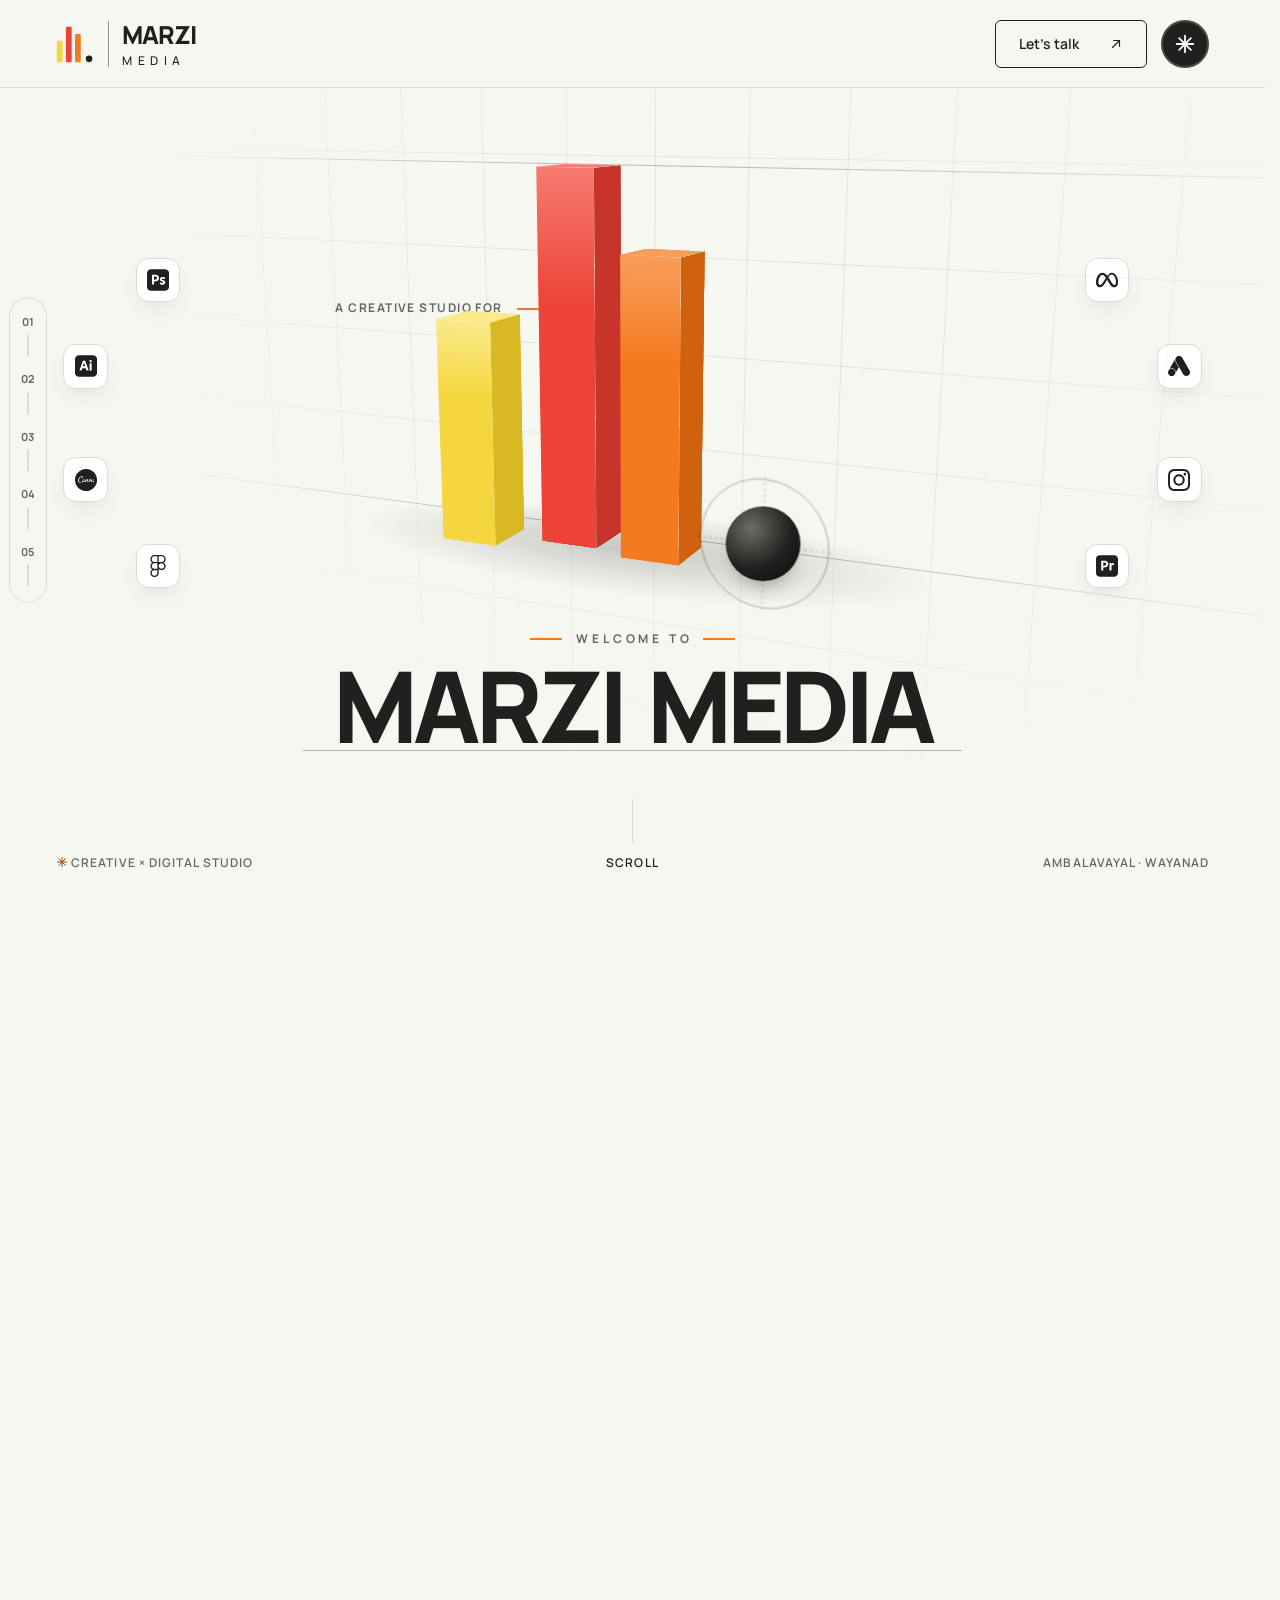
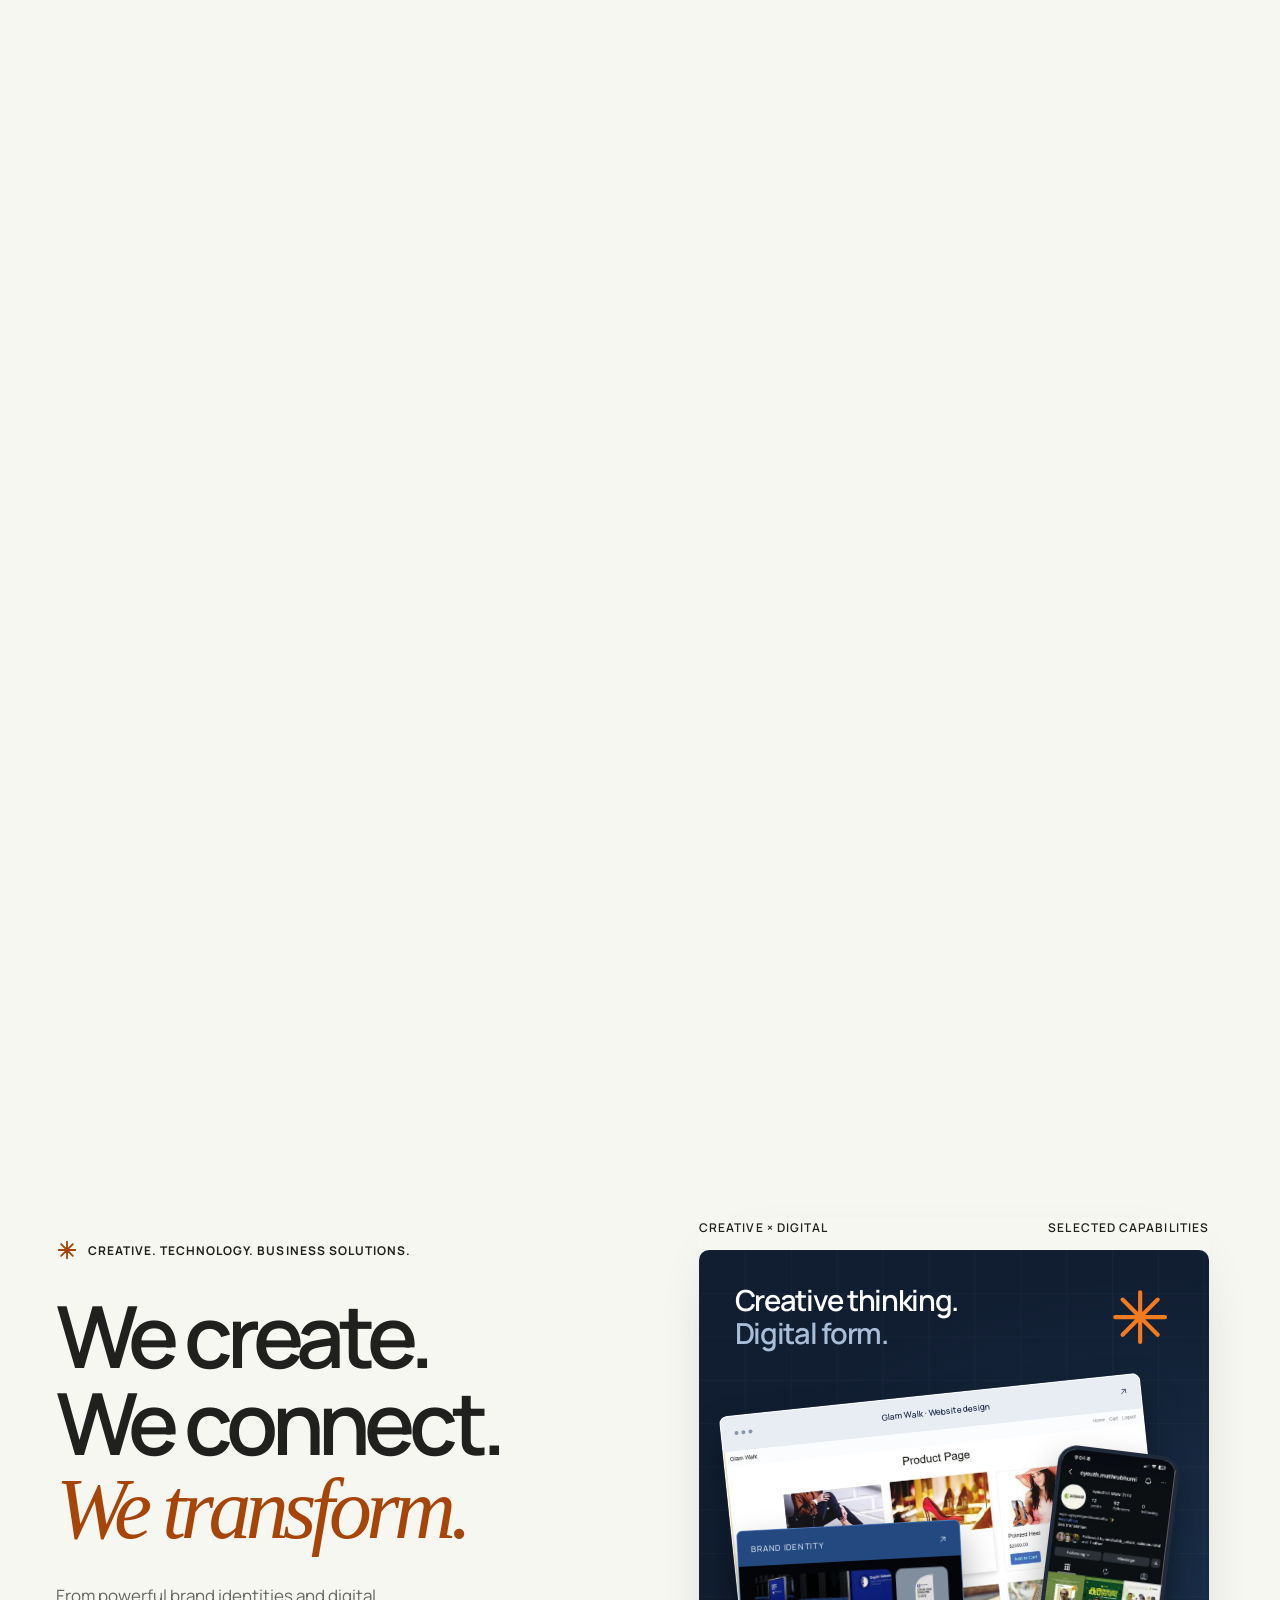
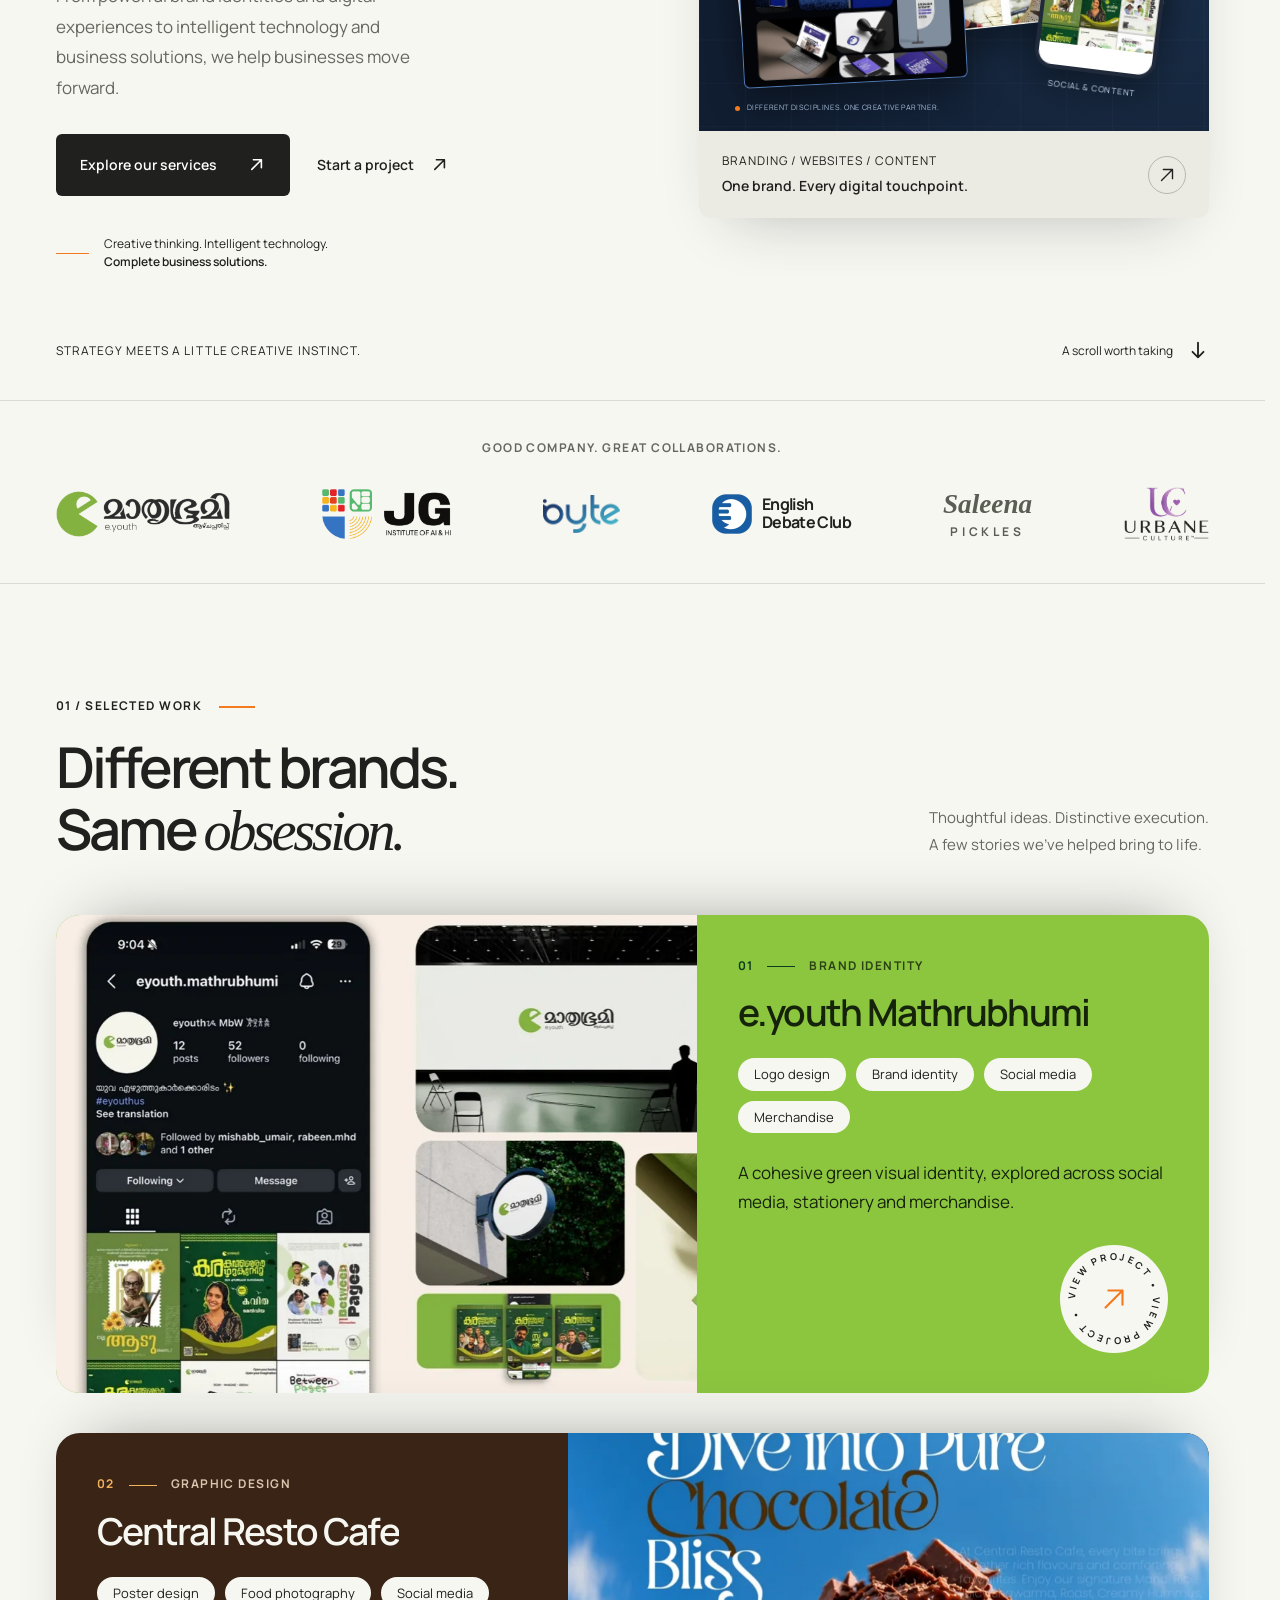
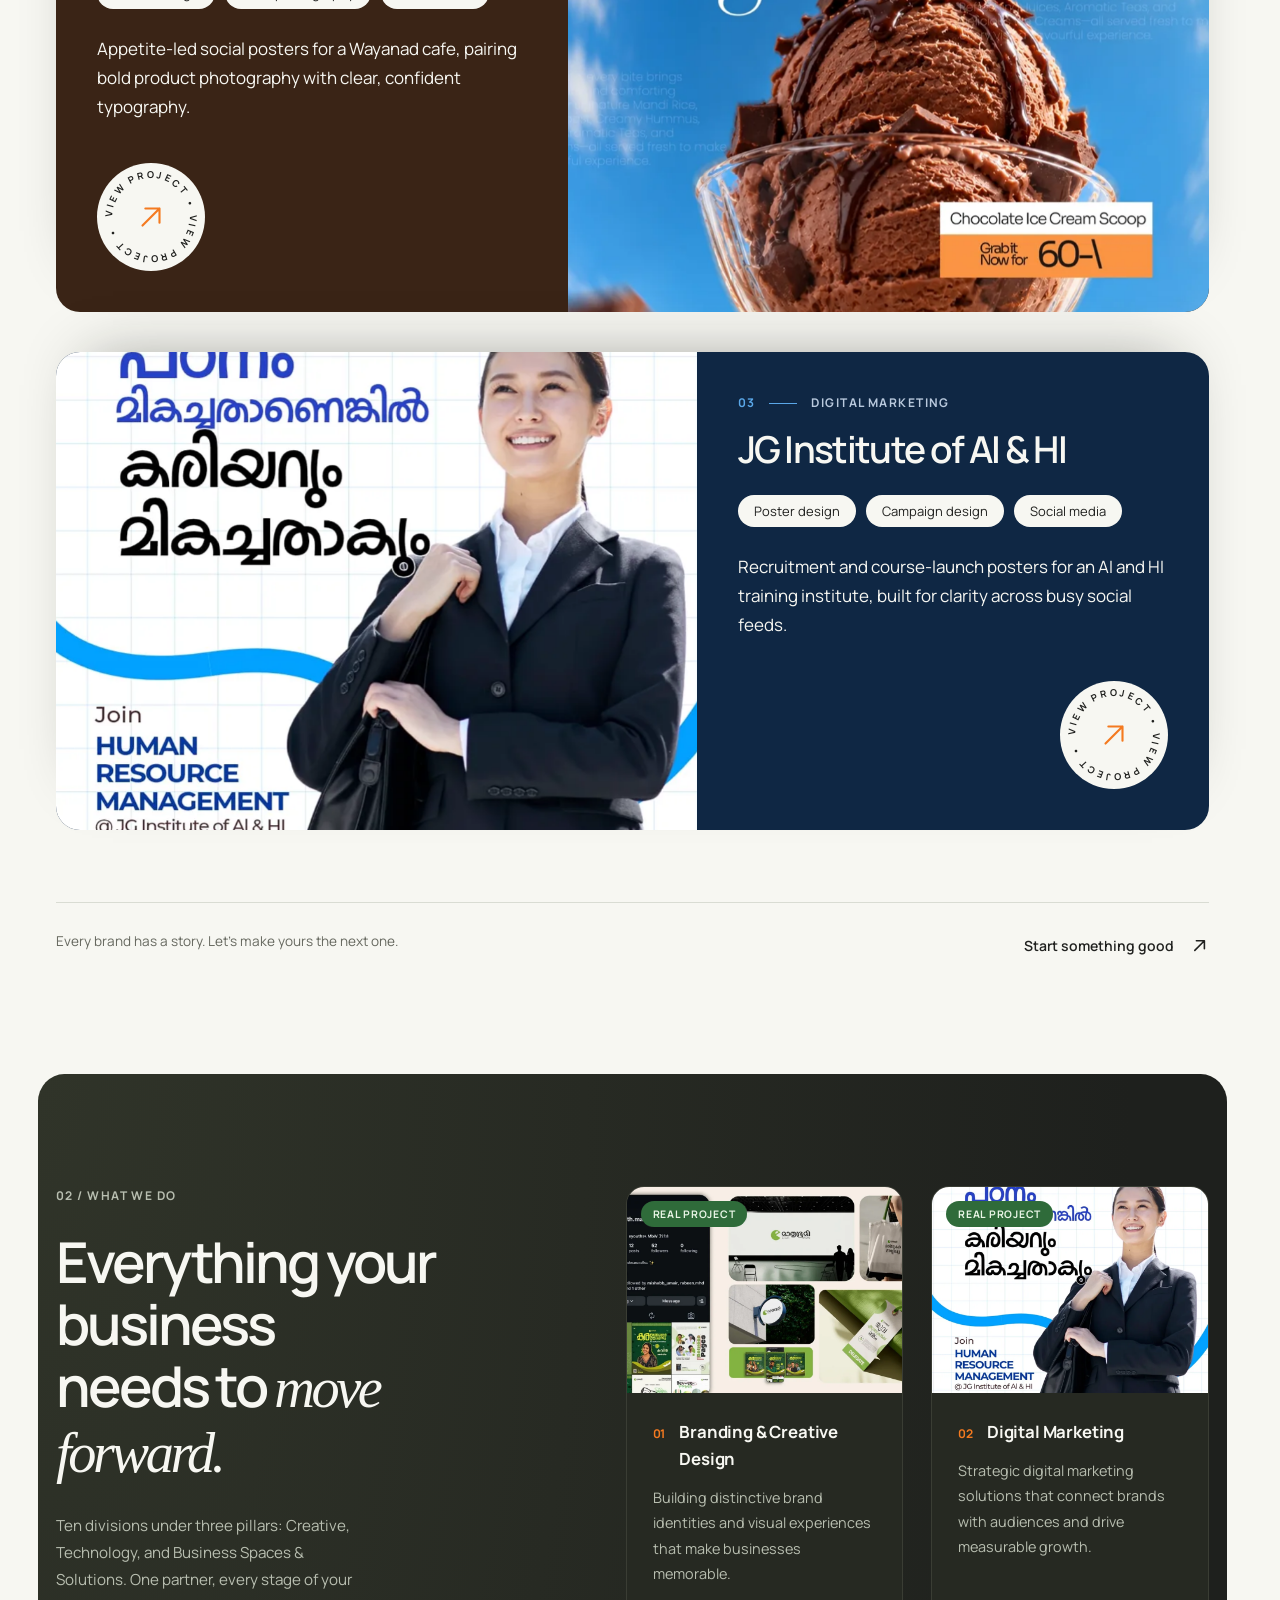
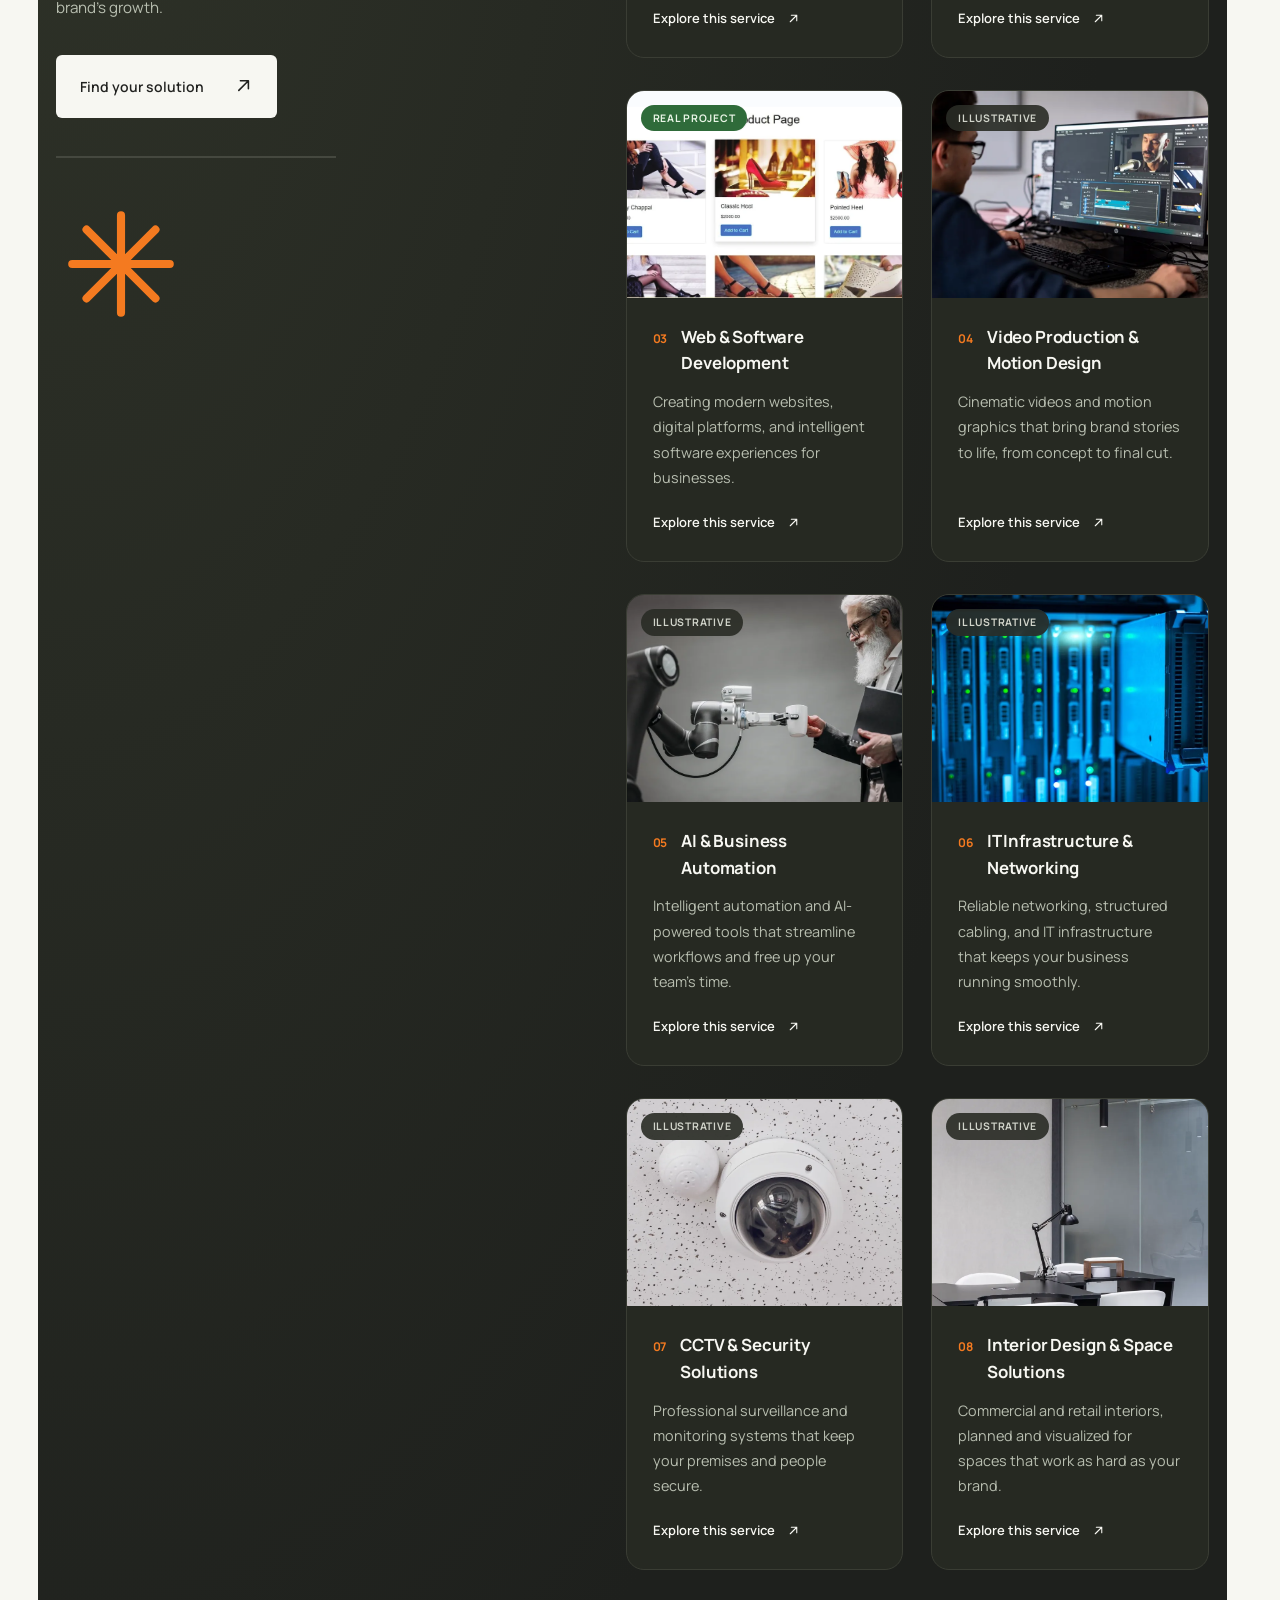
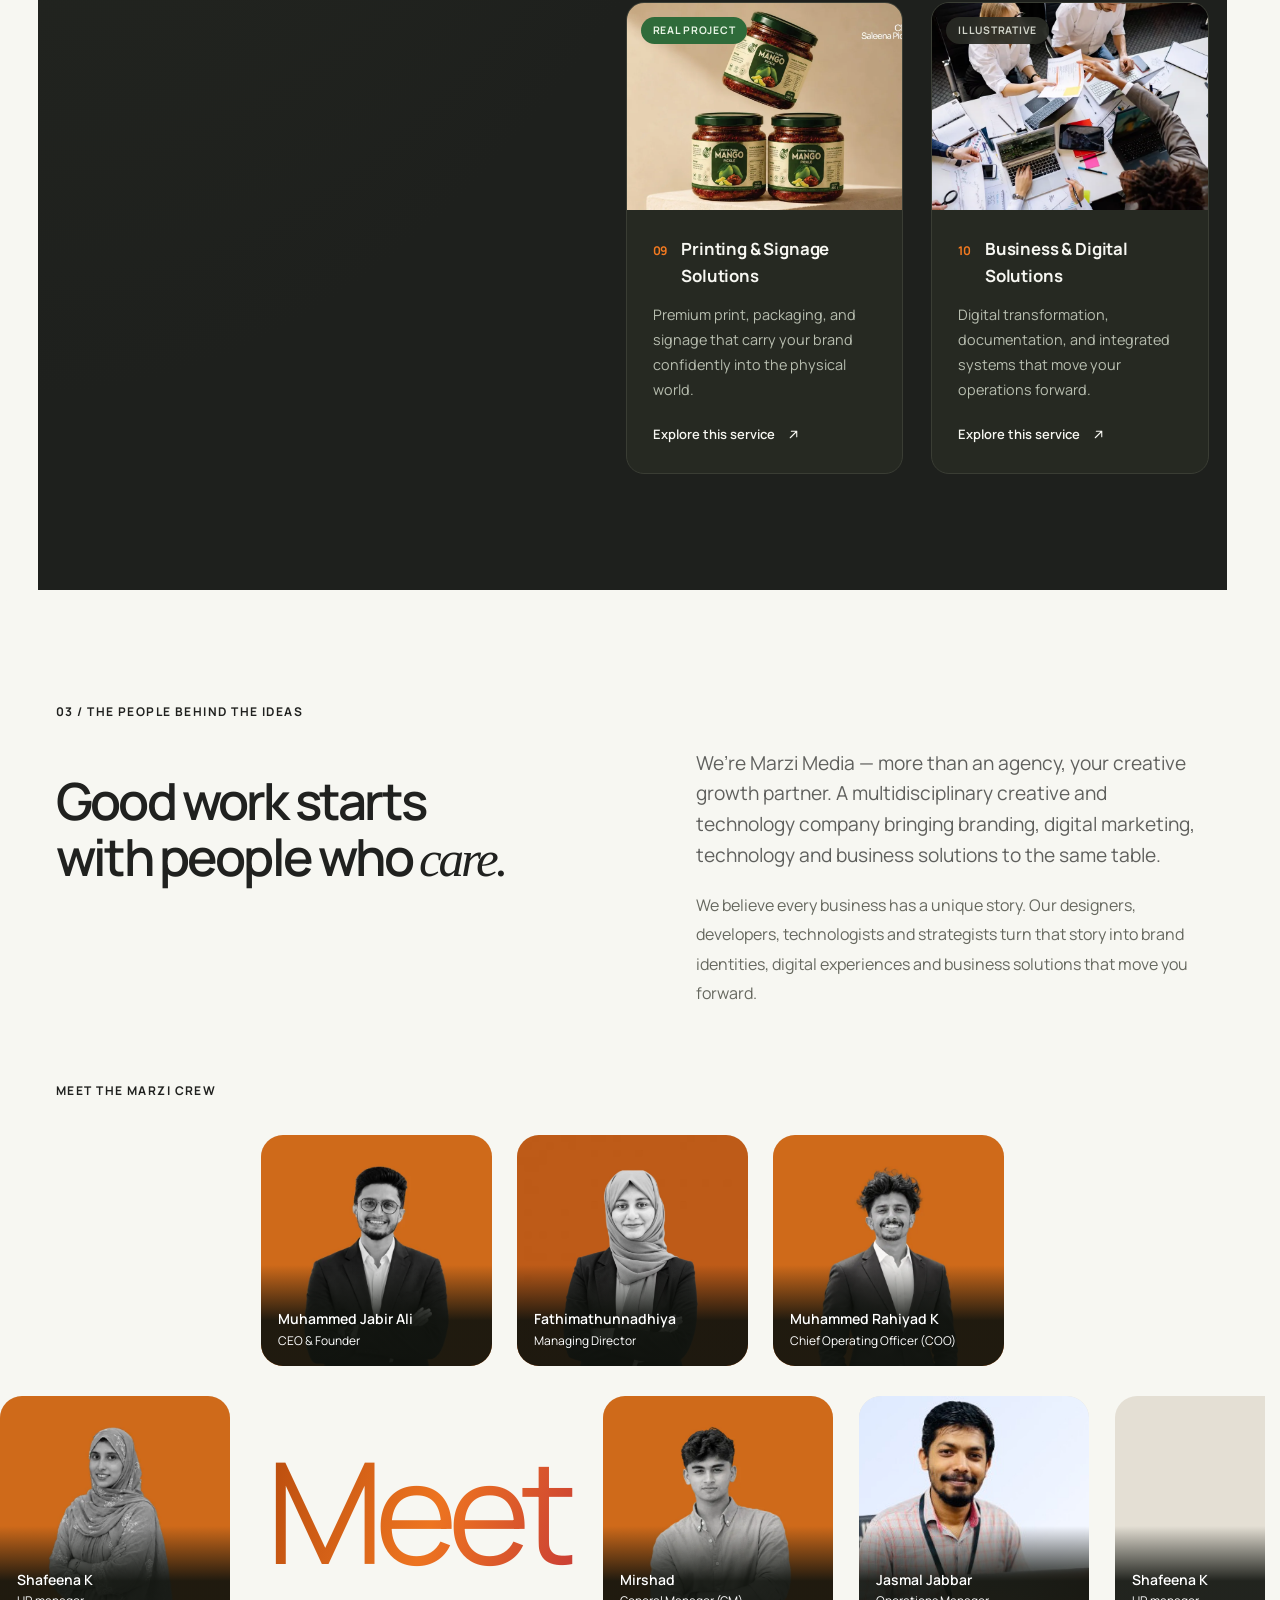
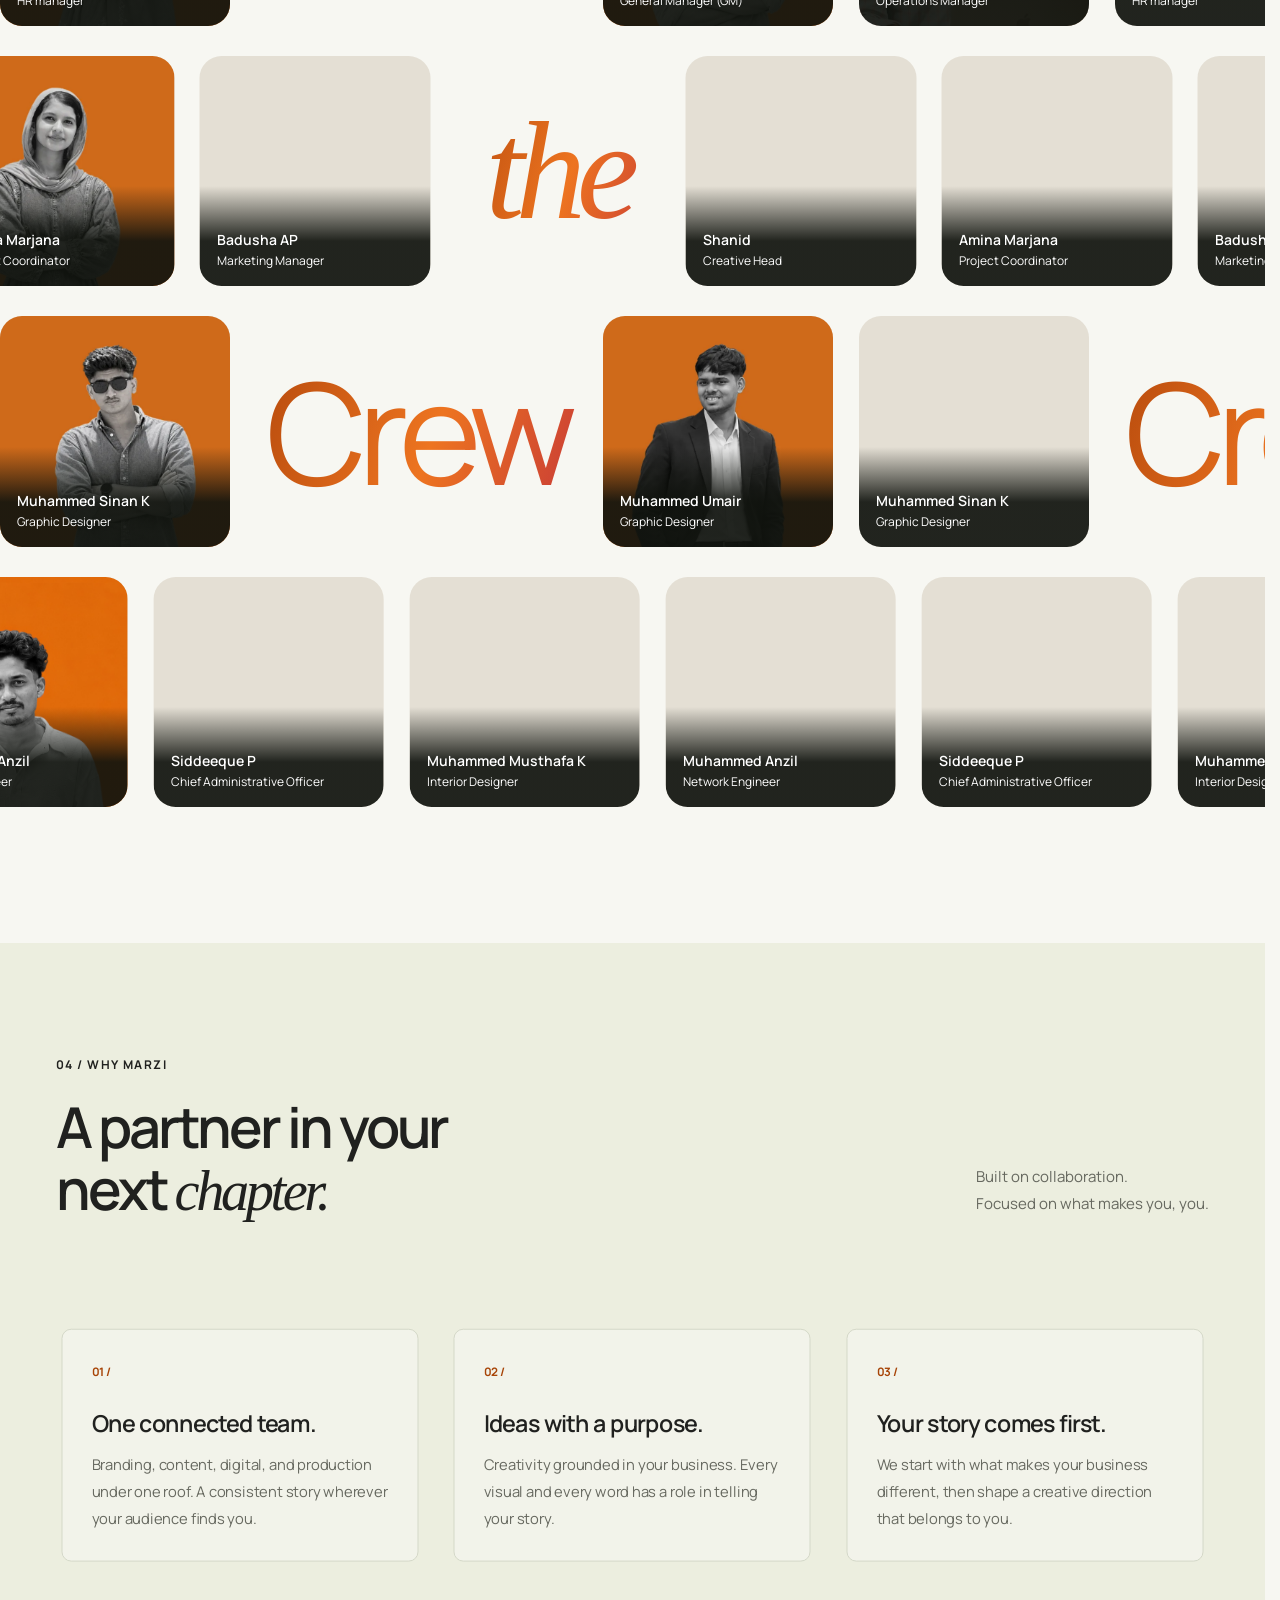
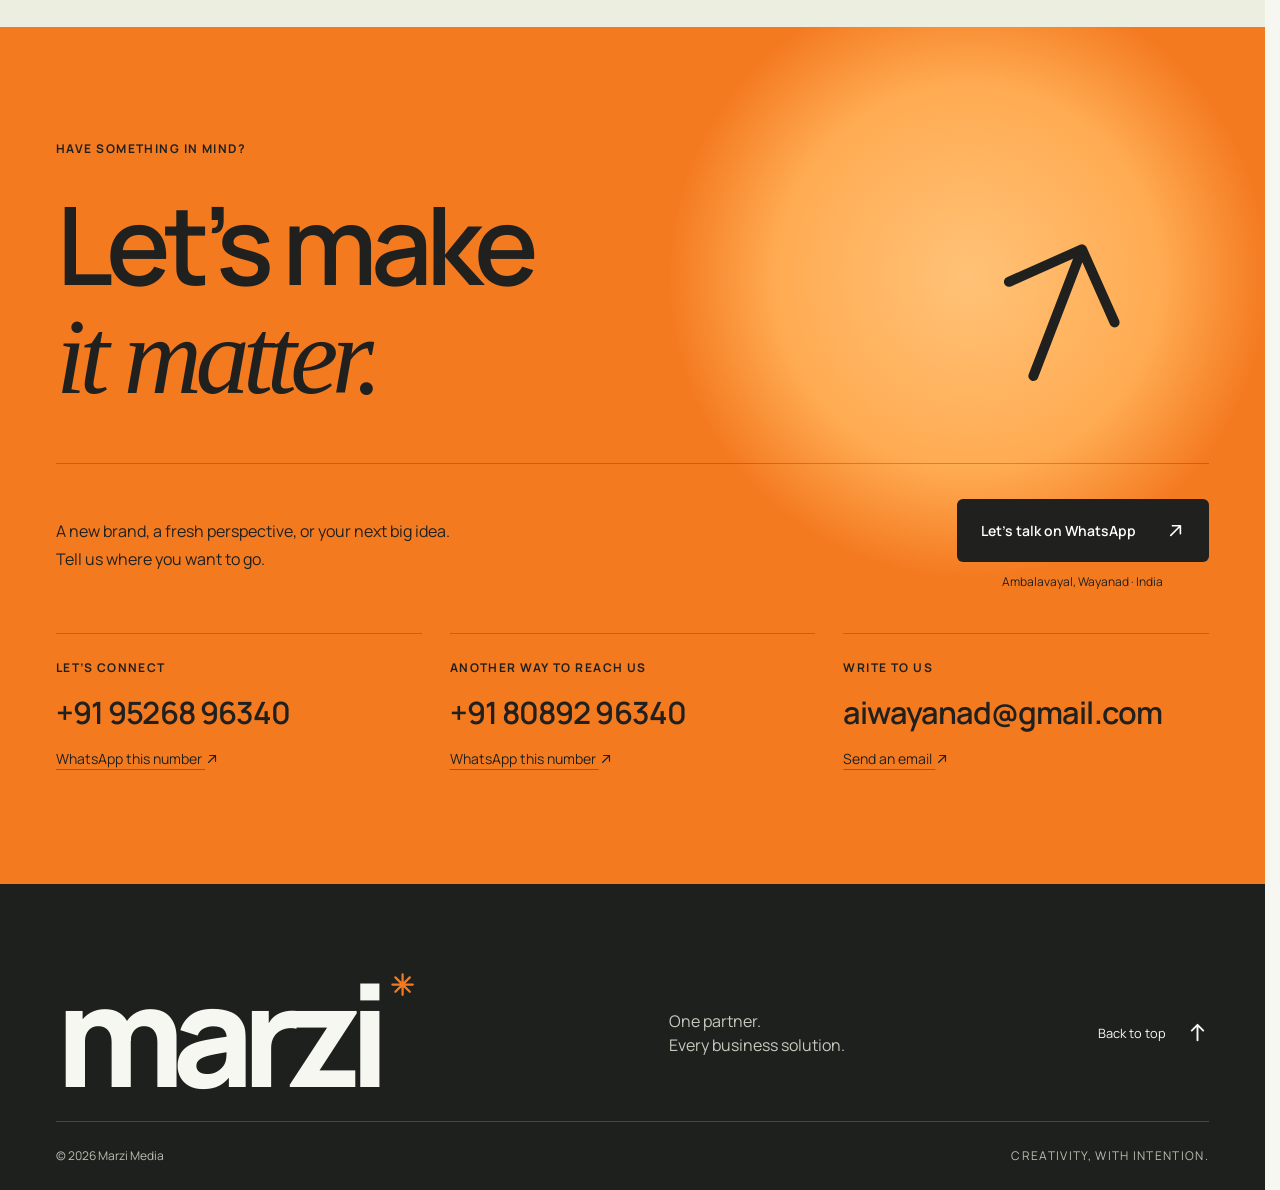
==== commit 8a920e0c: "update ui" ====
--- a/index.html
+++ b/index.html
@@ -4,19 +4,19 @@
     <meta charset="utf-8" />
     <meta name="viewport" content="width=device-width, initial-scale=1" />
     <meta name="theme-color" content="#f7f7f2" />
-    <title>Marzi Media — One Partner. Every Business Solution.</title>
+    <title>Marzi Media — Creative Thinking. Intelligent Technology.</title>
     <meta
       name="description"
-      content="Marzi Media is a creative digital marketing and advertising agency in Ambalavayal, Wayanad. Discover our branding, website design, social campaigns, packaging, print and video work."
+      content="Marzi Media is a design solutions and digital marketing agency in Ambalavayal, Wayanad, combining branding, digital marketing, web and software development, and complete business solutions."
     />
     <meta property="og:type" content="website" />
     <meta
       property="og:title"
-      content="Marzi Media — Make your brand mean more."
+      content="Marzi Media — Creative Thinking. Intelligent Technology. Complete Business Solutions."
     />
     <meta
       property="og:description"
-      content="Strategy, design and storytelling. One creative partner for your brand’s next chapter."
+      content="One creative and technology partner, from brand identity to digital experiences to business solutions."
     />
     <meta property="og:site_name" content="Marzi Media" />
     <meta name="twitter:card" content="summary" />
@@ -41,7 +41,7 @@
         "@context": "https://schema.org",
         "@type": "Organization",
         "name": "Marzi Media",
-        "description": "Creative digital marketing and advertising agency offering branding, websites, social media, print, copywriting, packaging and video production.",
+        "description": "Design solutions and digital marketing agency offering branding, digital marketing, web and software development, video and motion design, printing and signage, and integrated business solutions.",
         "telephone": "+91 95268 96340",
         "email": "aiwayanad@gmail.com",
         "address": {
@@ -414,31 +414,31 @@
       <section class="hero container" id="home" aria-labelledby="hero-title">
         <div class="hero-copy" data-stagger>
           <p class="eyebrow" data-reveal="up">
-            <span class="tiny-star" aria-hidden="true"><svg class="icon" width="24" height="24" aria-hidden="true"><use href="#icon-asterisk" /></svg></span> BRANDING.
-            WEBSITES. DIGITAL CAMPAIGNS.
+            <span class="tiny-star" aria-hidden="true"><svg class="icon" width="24" height="24" aria-hidden="true"><use href="#icon-asterisk" /></svg></span> CREATIVE.
+            TECHNOLOGY. BUSINESS SOLUTIONS.
           </p>
           <h1 id="hero-title">
-            <span class="headline-line"><span>Your story.</span></span
-            ><br /><span class="headline-line"><span>Our craft.</span></span
+            <span class="headline-line"><span>We create.</span></span
+            ><br /><span class="headline-line"><span>We connect.</span></span
             ><br /><span class="headline-line hero-title-accent"
-              ><span>Real impact.</span></span
+              ><span>We transform.</span></span
             >
           </h1>
           <p class="hero-description" data-reveal="up">
-            A creative digital agency for branding, websites, and campaigns. We
-            turn what makes your business unique into experiences people notice,
-            connect with, and remember.
+            From powerful brand identities and digital experiences to
+            intelligent technology and business solutions, we help
+            businesses move forward.
           </p>
           <div class="hero-actions" data-reveal="up">
-            <a class="button button-dark" href="#work"
-              >Explore our work <span aria-hidden="true"><svg class="icon" width="24" height="24" aria-hidden="true"><use href="#icon-arrow-up-right" /></svg></span></a
+            <a class="button button-dark" href="#services"
+              >Explore our services <span aria-hidden="true"><svg class="icon" width="24" height="24" aria-hidden="true"><use href="#icon-arrow-up-right" /></svg></span></a
             ><a class="text-link" href="#contact"
-              >Build with us <span aria-hidden="true"><svg class="icon" width="24" height="24" aria-hidden="true"><use href="#icon-arrow-up-right" /></svg></span></a
+              >Start a project <span aria-hidden="true"><svg class="icon" width="24" height="24" aria-hidden="true"><use href="#icon-arrow-up-right" /></svg></span></a
             >
           </div>
           <div class="hero-signoff" data-reveal="up">
             <span class="signoff-line"></span>
-            <p>One partner.<br /><strong>Every business solution.</strong></p>
+            <p>Creative thinking. Intelligent technology.<br /><strong>Complete business solutions.</strong></p>
           </div>
         </div>
         <div class="hero-art" data-reveal="up">
@@ -596,57 +596,8 @@
         <div class="work-grid">
           <article
             class="project"
-            id="project-saleena"
-            style="--i: 0; --card-bg: #1f4a2e; --card-ink: #f7f7f2; --card-soft: #c9d3c3; --card-accent: #d8e67a; --image-focus: 0%"
-          >
-            <button
-              class="project-image"
-              type="button"
-              data-project="saleena"
-              aria-label="View Saleena Pickles packaging project"
-            >
-              <img
-                src="assets/saleena.webp"
-                alt="Saleena Pickles mango jars with green labels and rich product photography"
-                width="1280"
-                height="720"
-                loading="lazy"
-              />
-            </button>
-            <div class="project-meta">
-              <p class="project-kicker">
-                <span>01</span>Packaging design
-              </p>
-              <h3>Saleena Pickles</h3>
-              <ul class="project-tags" aria-label="Services">
-                <li>Packaging</li>
-                <li>Label design</li>
-                <li>Art direction</li>
-              </ul>
-              <p class="project-summary">
-                A packaging identity brought to life through green labels, ingredient-led imagery and a warm product presentation.
-              </p>
-              <span class="project-badge" aria-hidden="true">
-                <svg viewBox="0 0 120 120">
-                  <path
-                    id="badge-path-saleena"
-                    d="M60 60m-43 0a43 43 0 1 1 86 0a43 43 0 1 1-86 0"
-                    fill="none"
-                  />
-                  <text>
-                    <textPath href="#badge-path-saleena" textLength="258">
-                      VIEW PROJECT • VIEW PROJECT •
-                    </textPath>
-                  </text>
-                </svg>
-                <span class="project-badge-arrow"><svg class="icon" width="24" height="24" aria-hidden="true"><use href="#icon-arrow-up-right" /></svg></span>
-              </span>
-            </div>
-          </article>
-          <article
-            class="project"
             id="project-eyouth"
-            style="--i: 1; --card-bg: #8cc63f; --card-ink: #16230b; --card-soft: #2c4214; --card-accent: #0b3d1d; --image-focus: 0%"
+            style="--i: 0; --card-bg: #8cc63f; --card-ink: #16230b; --card-soft: #2c4214; --card-accent: #0b3d1d; --image-focus: 0%"
           >
             <button
               class="project-image"
@@ -664,7 +615,7 @@
             </button>
             <div class="project-meta">
               <p class="project-kicker">
-                <span>02</span>Brand identity
+                <span>01</span>Brand identity
               </p>
               <h3>e.youth Mathrubhumi</h3>
               <ul class="project-tags" aria-label="Services">
@@ -695,45 +646,46 @@
           </article>
           <article
             class="project"
-            id="project-urban"
-            style="--i: 2; --card-bg: #3d1f3b; --card-ink: #f7f7f2; --card-soft: #c7bdd6; --card-accent: #b99be6; --image-focus: 0%"
+            id="project-central-resto"
+            style="--i: 1; --card-bg: #3a2416; --card-ink: #f7f7f2; --card-soft: #d9c4ae; --card-accent: #f2b25c"
           >
             <button
               class="project-image"
               type="button"
-              data-project="urban"
-              aria-label="View Urban Culture packaging project"
+              data-project="central-resto"
+              aria-label="View Central Resto Cafe poster design project"
             >
               <img
-                src="assets/urban-culture.webp"
-                alt="Urban Culture cosmetic packaging presented in a fashion-led campaign"
-                width="1280"
-                height="720"
+                src="assets/central-resto-cafe.webp"
+                alt="Central Resto Cafe chocolate ice cream poster with product photography and pricing"
+                width="960"
+                height="1200"
                 loading="lazy"
               />
             </button>
             <div class="project-meta">
               <p class="project-kicker">
-                <span>03</span>Packaging design
+                <span>02</span>Graphic design
               </p>
-              <h3>Urban Culture</h3>
+              <h3>Central Resto Cafe</h3>
               <ul class="project-tags" aria-label="Services">
-                <li>Packaging</li>
-                <li>Art direction</li>
-                <li>Campaign visuals</li>
+                <li>Poster design</li>
+                <li>Food photography</li>
+                <li>Social media</li>
               </ul>
               <p class="project-summary">
-                A dark, expressive packaging direction with purple accents and fashion-led imagery.
+                Appetite-led social posters for a Wayanad cafe, pairing bold
+                product photography with clear, confident typography.
               </p>
               <span class="project-badge" aria-hidden="true">
                 <svg viewBox="0 0 120 120">
                   <path
-                    id="badge-path-urban"
+                    id="badge-path-central-resto"
                     d="M60 60m-43 0a43 43 0 1 1 86 0a43 43 0 1 1-86 0"
                     fill="none"
                   />
                   <text>
-                    <textPath href="#badge-path-urban" textLength="258">
+                    <textPath href="#badge-path-central-resto" textLength="258">
                       VIEW PROJECT • VIEW PROJECT •
                     </textPath>
                   </text>
@@ -744,46 +696,46 @@
           </article>
           <article
             class="project"
-            id="project-english"
-            style="--i: 3; --card-bg: #1a2388; --card-ink: #f7f7f2; --card-soft: #cfd0f2; --card-accent: #f47a20"
+            id="project-jg-institute"
+            style="--i: 2; --card-bg: #0f2744; --card-ink: #f7f7f2; --card-soft: #b9c9dd; --card-accent: #5aa7e8"
           >
             <button
               class="project-image"
               type="button"
-              data-project="english"
-              aria-label="View English Debate Club brand identity"
+              data-project="jg-institute"
+              aria-label="View JG Institute of AI & HI campaign design project"
             >
               <img
-                src="assets/english-debate.webp"
-                alt="English Debate Club blue identity across a website, phone, stationery and signage"
-                width="1280"
-                height="694"
+                src="assets/jg-institute-hr.webp"
+                alt="JG Institute of AI & HI Human Resource Management course poster"
+                width="960"
+                height="1280"
                 loading="lazy"
               />
             </button>
             <div class="project-meta">
               <p class="project-kicker">
-                <span>04</span>Brand identity
+                <span>03</span>Digital marketing
               </p>
-              <h3>English Debate Club</h3>
+              <h3>JG Institute of AI &amp; HI</h3>
               <ul class="project-tags" aria-label="Services">
-                <li>Logo design</li>
-                <li>Brand identity</li>
-                <li>Web design</li>
-                <li>Signage &amp; print</li>
+                <li>Poster design</li>
+                <li>Campaign design</li>
+                <li>Social media</li>
               </ul>
               <p class="project-summary">
-                A distinctive blue identity carried through digital touchpoints, signage and printed materials.
+                Recruitment and course-launch posters for an AI and HI
+                training institute, built for clarity across busy social feeds.
               </p>
               <span class="project-badge" aria-hidden="true">
                 <svg viewBox="0 0 120 120">
                   <path
-                    id="badge-path-english"
+                    id="badge-path-jg-institute"
                     d="M60 60m-43 0a43 43 0 1 1 86 0a43 43 0 1 1-86 0"
                     fill="none"
                   />
                   <text>
-                    <textPath href="#badge-path-english" textLength="258">
+                    <textPath href="#badge-path-jg-institute" textLength="258">
                       VIEW PROJECT • VIEW PROJECT •
                     </textPath>
                   </text>
@@ -810,11 +762,12 @@
           <div class="services-intro">
             <p class="eyebrow">02 / WHAT WE DO</p>
             <h2 id="services-title">
-              Big picture.<br />Every <span class="serif">detail.</span>
+              Everything your business<br />needs to <span class="serif">move forward.</span>
             </h2>
             <p>
-              From the first idea to the final frame. The creative and digital
-              skills your brand needs, all working together.
+              Ten divisions under three pillars: Creative, Technology, and
+              Business Spaces &amp; Solutions. One partner, every stage of
+              your brand's growth.
             </p>
             <a class="button button-light" href="#contact"
               >Find your solution <span aria-hidden="true"><svg class="icon" width="24" height="24" aria-hidden="true"><use href="#icon-arrow-up-right" /></svg></span></a
@@ -822,119 +775,137 @@
             <div class="service-progress" aria-hidden="true"><span></span></div>
             <span class="service-asterisk" aria-hidden="true"><svg class="icon" width="24" height="24" aria-hidden="true"><use href="#icon-asterisk" /></svg></span>
           </div>
-          <div class="service-list">
-            <details open>
-              <summary>
-                <span class="service-number">01</span>
-                <h3>Logo & branding</h3>
-                <span class="detail-icon" aria-hidden="true"></span>
-              </summary>
-              <div class="service-body">
-                <p>
-                  A clear identity, a distinctive voice, and a visual world that
-                  feels unmistakably yours.
-                </p>
-                <span>LOGO DESIGN / VISUAL IDENTITY / BRAND DIRECTION</span>
-              </div>
-            </details>
-            <details>
-              <summary>
-                <span class="service-number">02</span>
-                <h3>Website design</h3>
-                <span class="detail-icon" aria-hidden="true"></span>
-              </summary>
-              <div class="service-body">
-                <p>
-                  Thoughtful digital experiences that make your business easy to
-                  discover and a pleasure to explore.
-                </p>
-                <span>WEB DESIGN / DIGITAL EXPERIENCES</span>
-              </div>
-            </details>
-            <details>
-              <summary>
-                <span class="service-number">03</span>
-                <h3>Social media & campaigns</h3>
-                <span class="detail-icon" aria-hidden="true"></span>
-              </summary>
-              <div class="service-body">
-                <p>
-                  Creative campaigns and social media packages that keep your
-                  brand’s story connected across every post.
-                </p>
-                <span>SOCIAL POSTS / CAMPAIGNS / DIGITAL ADVERTISING</span>
-              </div>
-            </details>
-            <details>
-              <summary>
-                <span class="service-number">04</span>
-                <h3>Print media</h3>
-                <span class="detail-icon" aria-hidden="true"></span>
-              </summary>
-              <div class="service-body">
-                <p>
-                  Bring your brand into the physical world with considered
-                  layouts and print-ready communication.
-                </p>
-                <span>BROCHURES / PUBLICATIONS / PRINT COLLATERAL</span>
-              </div>
-            </details>
-            <details>
-              <summary>
-                <span class="service-number">05</span>
-                <h3>Creative copywriting</h3>
-                <span class="detail-icon" aria-hidden="true"></span>
-              </summary>
-              <div class="service-body">
-                <p>
-                  The right words for your story. Ideas and copy that speak
-                  clearly and make people feel something.
-                </p>
-                <span>BRAND MESSAGING / CAMPAIGN COPY / CONTENT</span>
-              </div>
-            </details>
-            <details>
-              <summary>
-                <span class="service-number">06</span>
-                <h3>Packaging design</h3>
-                <span class="detail-icon" aria-hidden="true"></span>
-              </summary>
-              <div class="service-body">
-                <p>
-                  Turn a first glance into a lasting impression with packaging
-                  that brings your product’s character forward.
-                </p>
-                <span>LABEL DESIGN / PRODUCT PACKAGING</span>
-              </div>
-            </details>
-            <details>
-              <summary>
-                <span class="service-number">07</span>
-                <h3>Posters & visual content</h3>
-                <span class="detail-icon" aria-hidden="true"></span>
-              </summary>
-              <div class="service-body">
-                <p>
-                  Bold visuals for launches, events, and everyday moments worth
-                  sharing.
-                </p>
-                <span>EVENT POSTERS / PROMOTIONS / CREATIVE DESIGN</span>
-              </div>
-            </details>
-            <details>
-              <summary>
-                <span class="service-number">08</span>
-                <h3>Video production</h3>
-                <span class="detail-icon" aria-hidden="true"></span>
-              </summary>
-              <div class="service-body">
-                <p>
-                  Compelling visual stories, from creative direction and
-                  concepts to production and editing.
-                </p>
-                <span>CONTENT VIDEOS / DOCUMENTARIES / MOTION GRAPHICS</span>
-              </div>
-            </details>
+          <div class="service-grid">
+            <article class="service-card">
+              <a class="service-card-image" href="services/branding-creative-design.html">
+                <span class="service-card-tag is-real">Real project</span>
+                <img src="assets/eyouth.webp" alt="" width="1280" height="694" loading="lazy" />
+              </a>
+              <div class="service-card-body">
+                <p class="service-card-kicker"><span>01</span>Branding &amp; Creative Design</p>
+                <p class="service-card-desc">Building distinctive brand identities and visual experiences that make businesses memorable.</p>
+                <a class="service-card-cta" href="services/branding-creative-design.html"
+                  >Explore this service <span aria-hidden="true"><svg class="icon" width="24" height="24" aria-hidden="true"><use href="#icon-arrow-up-right" /></svg></span></a
+                >
+              </div>
+            </article>
+            <article class="service-card">
+              <a class="service-card-image" href="services/digital-marketing.html">
+                <span class="service-card-tag is-real">Real project</span>
+                <img src="assets/jg-institute-hr.webp" alt="" width="960" height="1280" loading="lazy" />
+              </a>
+              <div class="service-card-body">
+                <p class="service-card-kicker"><span>02</span>Digital Marketing</p>
+                <p class="service-card-desc">Strategic digital marketing solutions that connect brands with audiences and drive measurable growth.</p>
+                <a class="service-card-cta" href="services/digital-marketing.html"
+                  >Explore this service <span aria-hidden="true"><svg class="icon" width="24" height="24" aria-hidden="true"><use href="#icon-arrow-up-right" /></svg></span></a
+                >
+              </div>
+            </article>
+            <article class="service-card">
+              <a class="service-card-image" href="services/web-software-development.html">
+                <span class="service-card-tag is-real">Real project</span>
+                <img src="assets/hero-glam-walk.webp" alt="" width="1100" height="527" loading="lazy" />
+              </a>
+              <div class="service-card-body">
+                <p class="service-card-kicker"><span>03</span>Web &amp; Software Development</p>
+                <p class="service-card-desc">Creating modern websites, digital platforms, and intelligent software experiences for businesses.</p>
+                <a class="service-card-cta" href="services/web-software-development.html"
+                  >Explore this service <span aria-hidden="true"><svg class="icon" width="24" height="24" aria-hidden="true"><use href="#icon-arrow-up-right" /></svg></span></a
+                >
+              </div>
+            </article>
+            <article class="service-card">
+              <a class="service-card-image" href="services/video-motion-design.html">
+                <span class="service-card-tag is-illustrative">Illustrative</span>
+                <img src="assets/service-video.webp" alt="" width="900" height="600" loading="lazy" />
+              </a>
+              <div class="service-card-body">
+                <p class="service-card-kicker"><span>04</span>Video Production &amp; Motion Design</p>
+                <p class="service-card-desc">Cinematic videos and motion graphics that bring brand stories to life, from concept to final cut.</p>
+                <a class="service-card-cta" href="services/video-motion-design.html"
+                  >Explore this service <span aria-hidden="true"><svg class="icon" width="24" height="24" aria-hidden="true"><use href="#icon-arrow-up-right" /></svg></span></a
+                >
+              </div>
+            </article>
+            <article class="service-card">
+              <a class="service-card-image" href="services/ai-business-automation.html">
+                <span class="service-card-tag is-illustrative">Illustrative</span>
+                <img src="assets/service-ai.webp" alt="" width="900" height="601" loading="lazy" />
+              </a>
+              <div class="service-card-body">
+                <p class="service-card-kicker"><span>05</span>AI &amp; Business Automation</p>
+                <p class="service-card-desc">Intelligent automation and AI-powered tools that streamline workflows and free up your team's time.</p>
+                <a class="service-card-cta" href="services/ai-business-automation.html"
+                  >Explore this service <span aria-hidden="true"><svg class="icon" width="24" height="24" aria-hidden="true"><use href="#icon-arrow-up-right" /></svg></span></a
+                >
+              </div>
+            </article>
+            <article class="service-card">
+              <a class="service-card-image" href="services/it-networking.html">
+                <span class="service-card-tag is-illustrative">Illustrative</span>
+                <img src="assets/service-networking.webp" alt="" width="900" height="601" loading="lazy" />
+              </a>
+              <div class="service-card-body">
+                <p class="service-card-kicker"><span>06</span>IT Infrastructure &amp; Networking</p>
+                <p class="service-card-desc">Reliable networking, structured cabling, and IT infrastructure that keeps your business running smoothly.</p>
+                <a class="service-card-cta" href="services/it-networking.html"
+                  >Explore this service <span aria-hidden="true"><svg class="icon" width="24" height="24" aria-hidden="true"><use href="#icon-arrow-up-right" /></svg></span></a
+                >
+              </div>
+            </article>
+            <article class="service-card">
+              <a class="service-card-image" href="services/cctv-security.html">
+                <span class="service-card-tag is-illustrative">Illustrative</span>
+                <img src="assets/service-cctv.webp" alt="" width="900" height="675" loading="lazy" />
+              </a>
+              <div class="service-card-body">
+                <p class="service-card-kicker"><span>07</span>CCTV &amp; Security Solutions</p>
+                <p class="service-card-desc">Professional surveillance and monitoring systems that keep your premises and people secure.</p>
+                <a class="service-card-cta" href="services/cctv-security.html"
+                  >Explore this service <span aria-hidden="true"><svg class="icon" width="24" height="24" aria-hidden="true"><use href="#icon-arrow-up-right" /></svg></span></a
+                >
+              </div>
+            </article>
+            <article class="service-card">
+              <a class="service-card-image" href="services/interior-design.html">
+                <span class="service-card-tag is-illustrative">Illustrative</span>
+                <img src="assets/service-interior.webp" alt="" width="900" height="1265" loading="lazy" />
+              </a>
+              <div class="service-card-body">
+                <p class="service-card-kicker"><span>08</span>Interior Design &amp; Space Solutions</p>
+                <p class="service-card-desc">Commercial and retail interiors, planned and visualized for spaces that work as hard as your brand.</p>
+                <a class="service-card-cta" href="services/interior-design.html"
+                  >Explore this service <span aria-hidden="true"><svg class="icon" width="24" height="24" aria-hidden="true"><use href="#icon-arrow-up-right" /></svg></span></a
+                >
+              </div>
+            </article>
+            <article class="service-card">
+              <a class="service-card-image" href="services/printing-signage.html">
+                <span class="service-card-tag is-real">Real project</span>
+                <img src="assets/saleena.webp" alt="" width="1280" height="720" loading="lazy" />
+              </a>
+              <div class="service-card-body">
+                <p class="service-card-kicker"><span>09</span>Printing &amp; Signage Solutions</p>
+                <p class="service-card-desc">Premium print, packaging, and signage that carry your brand confidently into the physical world.</p>
+                <a class="service-card-cta" href="services/printing-signage.html"
+                  >Explore this service <span aria-hidden="true"><svg class="icon" width="24" height="24" aria-hidden="true"><use href="#icon-arrow-up-right" /></svg></span></a
+                >
+              </div>
+            </article>
+            <article class="service-card">
+              <a class="service-card-image" href="services/business-digital-solutions.html">
+                <span class="service-card-tag is-illustrative">Illustrative</span>
+                <img src="assets/service-business.webp" alt="" width="900" height="600" loading="lazy" />
+              </a>
+              <div class="service-card-body">
+                <p class="service-card-kicker"><span>10</span>Business &amp; Digital Solutions</p>
+                <p class="service-card-desc">Digital transformation, documentation, and integrated systems that move your operations forward.</p>
+                <a class="service-card-cta" href="services/business-digital-solutions.html"
+                  >Explore this service <span aria-hidden="true"><svg class="icon" width="24" height="24" aria-hidden="true"><use href="#icon-arrow-up-right" /></svg></span></a
+                >
+              </div>
+            </article>
           </div>
         </div>
       </section>
@@ -952,13 +923,16 @@
           </h2>
           <div class="about-copy">
             <p>
-              We’re Marzi Media. A creative digital marketing and advertising
-              agency bringing creativity and strategy to the same table.
+              We’re Marzi Media — more than an agency, your creative growth
+              partner. A multidisciplinary creative and technology company
+              bringing branding, digital marketing, technology and business
+              solutions to the same table.
             </p>
             <p>
               We believe every business has a unique story. Our designers,
-              storytellers, and marketing team turn that story into meaningful
-              visuals, memorable content, and digital experiences that connect.
+              developers, technologists and strategists turn that story into
+              brand identities, digital experiences and business solutions
+              that move you forward.
             </p>
           </div>
         </div>
@@ -1203,7 +1177,7 @@
                   />
                   <figcaption>
                     <strong>Muhammed Musthafa K</strong
-                    ><span>Indigo Designer</span>
+                    ><span>Interior Designer</span>
                   </figcaption>
                 </figure>
                 <figure class="crew-card" role="listitem">
@@ -1357,10 +1331,10 @@
         <svg class="icon" width="24" height="24" aria-hidden="true"><use href="#icon-close" /></svg></button
       ><img
         id="dialog-image"
-        src="assets/saleena.webp"
+        src="assets/eyouth.webp"
         alt=""
         width="1280"
-        height="720"
+        height="694"
       />
       <div class="dialog-copy">
         <p class="eyebrow" id="dialog-category"></p>
--- a/styles.css
+++ b/styles.css
@@ -2371,14 +2371,6 @@
   min-width: 0;
   padding: clamp(32px, 3.2vw, 52px);
 }
-/* Cover the embedded client label at the right edge of Saleena's desktop image crop. */
-@media (min-width: 901px) {
-  #project-saleena .project-meta {
-    z-index: 1;
-    margin-left: -10%;
-    background: var(--card-bg);
-  }
-}
 .js .project-meta {
   cursor: pointer;
 }
@@ -2803,84 +2795,134 @@
   margin-top: 40px;
   width: fit-content;
 }
-.service-list details {
-  border-bottom: 1px solid #45483f;
-}
-.service-list details:first-child {
+.service-group-label {
+  grid-column: 1 / -1;
   border-top: 1px solid #45483f;
-}
-.service-list summary {
-  list-style: none;
-  display: flex;
-  align-items: center;
-  gap: 20px;
-  padding: 27px 0;
-  cursor: pointer;
-  transition: color 200ms ease;
-}
-.service-list summary::-webkit-details-marker {
-  display: none;
-}
-.service-number {
-  color: #a5aa9c;
+  padding-top: 22px;
+  margin-top: 22px;
+  color: var(--orange);
   font-size: 0.75rem;
-}
-.service-list h3 {
-  font-size: clamp(1.1rem, 1.7vw, 1.5rem);
-}
-.detail-icon {
-  margin-left: auto;
-  width: 17px;
-  height: 17px;
-  position: relative;
-  flex-shrink: 0;
-}
-.detail-icon::before,
-.detail-icon::after {
-  content: "";
-  position: absolute;
-  background: #b8beb0;
-  top: 8px;
-  left: 1px;
-  width: 15px;
-  height: 1px;
-}
-.detail-icon::after {
-  transform: rotate(90deg);
-  transition: transform 250ms var(--ease-out);
-}
-details[open] .detail-icon::after {
-  transform: rotate(0);
-}
-details[open] summary h3 {
-  color: var(--orange);
-}
-.service-body {
-  padding: 0 25px 25px 36px;
-}
-.service-body p {
-  color: #b8beb0;
-  font-size: 0.9rem;
-  line-height: 1.8;
-  max-width: 410px;
-}
-.service-body > span {
-  display: block;
-  color: #d1d4ca;
-  font-size: 0.75rem;
-  letter-spacing: 0.07em;
-  margin-top: 18px;
+  letter-spacing: 0.08em;
+  text-transform: uppercase;
+}
+.service-group-label:first-child {
+  margin-top: 0;
+  border-top: 0;
+  padding-top: 0;
 }
 .services-intro {
   position: sticky;
   top: calc(var(--header-height) + 36px);
   align-self: start;
 }
-.service-list summary:hover h3 {
+.service-grid {
+  display: grid;
+  grid-template-columns: repeat(2, 1fr);
+  gap: 32px 28px;
+}
+.service-card {
+  display: flex;
+  flex-direction: column;
+  border-radius: 18px;
+  overflow: hidden;
+  background: #262922;
+  border: 1px solid #3a3d34;
+  transition:
+    border-color 220ms ease,
+    transform 300ms var(--ease-out);
+}
+.service-card:hover,
+.service-card:focus-within {
+  border-color: #565b4c;
+  transform: translateY(-4px);
+}
+.service-card-image {
+  position: relative;
+  display: block;
+  aspect-ratio: 4 / 3;
+  overflow: hidden;
+}
+.service-card-image img {
+  width: 100%;
+  height: 100%;
+  object-fit: cover;
+  transition: transform 450ms var(--ease-out);
+}
+.service-card:hover .service-card-image img,
+.service-card:focus-within .service-card-image img {
+  transform: scale(1.05);
+}
+.service-card-tag {
+  position: absolute;
+  top: 14px;
+  left: 14px;
+  padding: 5px 12px;
+  border-radius: 999px;
+  font-size: 0.65rem;
+  font-weight: 700;
+  letter-spacing: 0.07em;
+  text-transform: uppercase;
+  backdrop-filter: blur(6px);
+}
+.service-card-tag.is-real {
+  background: #2f6b3a;
+  color: #e9f5e6;
+}
+.service-card-tag.is-illustrative {
+  background: #2a2c25e6;
+  color: #d1d4ca;
+}
+.service-card-body {
+  display: flex;
+  flex-direction: column;
+  flex-grow: 1;
+  padding: 26px 26px 28px;
+}
+.service-card-kicker {
+  display: flex;
+  align-items: baseline;
+  gap: 14px;
+  margin: 0 0 12px;
+  font-size: 1.05rem;
+  font-weight: 700;
+  letter-spacing: -0.01em;
+}
+.service-card-kicker > span {
   color: var(--orange);
-}
-.service-list details[open] .service-body {
-  animation: service-enter 300ms var(--ease-out) both;
+  font-size: 0.75rem;
+  font-weight: 700;
+}
+.service-card-desc {
+  flex-grow: 1;
+  margin: 0 0 22px;
+  color: #b8beb0;
+  font-size: 0.9rem;
+  line-height: 1.75;
+}
+.service-card-cta {
+  display: inline-flex;
+  align-items: center;
+  gap: 12px;
+  font-size: 0.8125rem;
+  font-weight: 600;
+  color: var(--paper);
+  width: fit-content;
+}
+.service-card-cta span {
+  transition: transform 250ms var(--ease-out);
+}
+.service-card:hover .service-card-cta,
+.service-card-cta:hover {
+  color: var(--orange);
+}
+.service-card:hover .service-card-cta span,
+.service-card-cta:focus-visible span {
+  transform: translate(3px, -3px);
+}
+@media (max-width: 560px) {
+  .service-grid {
+    grid-template-columns: 1fr;
+  }
 }
 .services :focus-visible,
 .site-footer :focus-visible {
@@ -3738,18 +3780,11 @@
   .services-intro .button {
     padding: 13px 18px;
   }
-  .service-list summary {
-    padding: 24px 0;
-    gap: 17px;
-  }
-  .service-list h3 {
-    font-size: 1.15rem;
-  }
-  .service-body {
-    padding-left: 31px;
-  }
-  .service-body > span {
-    font-size: 0.75rem;
+  .service-grid {
+    gap: 24px 20px;
+  }
+  .service-card-body {
+    padding: 22px 22px 24px;
   }
   .about-lead {
     grid-template-columns: 1fr;
@@ -4017,3 +4052,326 @@
     opacity: 1;
   }
 }
+
+/* ====================================================================
+   Service division pages (services/*.html). A lighter, static header
+   and page layout for the ten standalone pages — no JavaScript, no
+   scroll-jacking, same design tokens as the homepage. Purely additive:
+   nothing above this point is modified for these rules to apply.
+   ==================================================================== */
+.service-header-nav {
+  display: flex;
+  align-items: center;
+  gap: 28px;
+  font-size: 0.875rem;
+  font-weight: 600;
+}
+.service-header-nav a {
+  color: var(--ink);
+  white-space: nowrap;
+}
+.service-header-nav a:hover,
+.service-header-nav a:focus-visible {
+  color: var(--orange-ink);
+}
+.service-header-nav .nav-services {
+  position: relative;
+}
+.service-header-nav .nav-services summary {
+  list-style: none;
+  cursor: pointer;
+  display: flex;
+  align-items: center;
+  gap: 6px;
+}
+.service-header-nav .nav-services summary::-webkit-details-marker {
+  display: none;
+}
+.service-header-nav .nav-services[open] summary {
+  color: var(--orange-ink);
+}
+.nav-services-menu {
+  position: absolute;
+  top: calc(100% + 14px);
+  left: 50%;
+  transform: translateX(-50%);
+  display: grid;
+  gap: 2px;
+  width: 280px;
+  padding: 10px;
+  margin: 0;
+  background: var(--paper);
+  border: 1px solid var(--line);
+  border-radius: 10px;
+  box-shadow: 0 20px 40px #20211f1f;
+  list-style: none;
+}
+.nav-services-menu a {
+  display: block;
+  padding: 9px 12px;
+  border-radius: 6px;
+  font-size: 0.8125rem;
+  font-weight: 500;
+  color: var(--ink);
+}
+.nav-services-menu a:hover,
+.nav-services-menu a:focus-visible {
+  background: var(--line);
+}
+.nav-services-menu .menu-group-label {
+  padding: 9px 12px 4px;
+  font-size: 0.68rem;
+  font-weight: 700;
+  letter-spacing: 0.08em;
+  text-transform: uppercase;
+  color: var(--muted);
+}
+.service-page-header {
+  height: auto;
+}
+.service-page-header .nav-wrap {
+  flex-wrap: wrap;
+  row-gap: 12px;
+  height: auto;
+  padding-block: 18px;
+}
+@media (max-width: 900px) {
+  .service-header-nav {
+    order: 3;
+    width: 100%;
+    flex-wrap: wrap;
+    justify-content: center;
+    gap: 14px 22px;
+  }
+}
+
+.service-hero {
+  padding-block: 72px 56px;
+}
+.service-hero .eyebrow {
+  color: var(--page-accent, var(--orange-ink));
+  margin-bottom: 18px;
+}
+.service-hero-banner {
+  margin: 0 0 56px;
+  border-radius: 22px;
+  overflow: hidden;
+  aspect-ratio: 21 / 8;
+  background: var(--line);
+}
+.service-hero-banner img {
+  display: block;
+  width: 100%;
+  height: 100%;
+  object-fit: cover;
+}
+.service-contact-band {
+  border-top: 4px solid var(--page-accent, var(--orange));
+}
+.approach-grid {
+  display: grid;
+  grid-template-columns: repeat(4, 1fr);
+  gap: 24px;
+}
+.approach-grid article {
+  padding-top: 20px;
+  border-top: 2px solid var(--page-accent, var(--orange));
+}
+.approach-grid .reason-number {
+  color: var(--page-accent, var(--orange-ink));
+}
+.approach-grid h3 {
+  font-size: 1.15rem;
+  margin: 16px 0 10px;
+}
+.approach-grid p {
+  font-size: 0.875rem;
+  color: var(--muted);
+  line-height: 1.7;
+}
+@media (max-width: 760px) {
+  .service-hero-banner {
+    aspect-ratio: 4 / 3;
+    border-radius: 16px;
+  }
+  .approach-grid {
+    grid-template-columns: repeat(2, 1fr);
+    gap: 28px 20px;
+  }
+}
+@media (max-width: 480px) {
+  .approach-grid {
+    grid-template-columns: 1fr;
+  }
+}
+.service-hero h1 {
+  font-size: clamp(2.4rem, 5.2vw, 4.2rem);
+  line-height: 1.05;
+  letter-spacing: -0.03em;
+  max-width: 16ch;
+  margin: 0 0 26px;
+}
+.service-hero p {
+  max-width: 540px;
+  font-size: 1.05rem;
+  line-height: 1.75;
+  color: var(--muted);
+  margin: 0 0 34px;
+}
+.service-hero-actions {
+  display: flex;
+  flex-wrap: wrap;
+  gap: 16px 28px;
+  align-items: center;
+}
+
+.service-section {
+  padding-block: 72px;
+}
+.service-section + .service-section {
+  border-top: 1px solid var(--line);
+}
+.service-section-heading {
+  margin-bottom: 44px;
+  max-width: 560px;
+}
+.service-section-heading h2 {
+  font-size: clamp(1.8rem, 3vw, 2.4rem);
+  letter-spacing: -0.02em;
+  margin: 0 0 14px;
+}
+.service-section-heading p {
+  color: var(--muted);
+  line-height: 1.75;
+  margin: 0;
+}
+
+.example-grid {
+  display: grid;
+  grid-template-columns: repeat(auto-fit, minmax(260px, 1fr));
+  gap: 28px;
+}
+.example-card {
+  border-radius: 18px;
+  overflow: hidden;
+  background: var(--white);
+  border: 1px solid var(--line);
+}
+.example-card img {
+  display: block;
+  width: 100%;
+  aspect-ratio: 4 / 3;
+  object-fit: cover;
+}
+.example-card-meta {
+  padding: 18px 20px 22px;
+}
+.example-card-meta .eyebrow {
+  color: var(--muted);
+  margin-bottom: 8px;
+}
+.example-card-meta h3 {
+  font-size: 1.05rem;
+  margin: 0 0 6px;
+}
+.example-card-meta p {
+  font-size: 0.875rem;
+  color: var(--muted);
+  line-height: 1.6;
+  margin: 0;
+}
+.example-card-tag {
+  display: inline-block;
+  margin-top: 12px;
+  padding: 5px 12px;
+  border-radius: 999px;
+  font-size: 0.7rem;
+  font-weight: 700;
+  letter-spacing: 0.06em;
+  text-transform: uppercase;
+}
+.example-card-tag.is-real {
+  background: #eaf3e6;
+  color: #2f6b3a;
+}
+.example-card-tag.is-illustrative {
+  background: #f1ede3;
+  color: #7a6a3f;
+}
+
+.related-services {
+  display: flex;
+  flex-wrap: wrap;
+  gap: 14px;
+}
+.related-services a {
+  padding: 10px 18px;
+  border-radius: 999px;
+  border: 1px solid var(--line);
+  font-size: 0.8125rem;
+  font-weight: 600;
+  color: var(--ink);
+}
+.related-services a:hover,
+.related-services a:focus-visible {
+  border-color: var(--ink);
+}
+
+.service-contact-band {
+  background: var(--ink);
+  color: var(--paper);
+  border-radius: 24px;
+  padding: 56px;
+  text-align: center;
+}
+.service-contact-band h2 {
+  font-size: clamp(1.8rem, 3.4vw, 2.6rem);
+  margin: 0 0 16px;
+}
+.service-contact-band p {
+  color: #b8beb0;
+  margin: 0 0 28px;
+}
+.service-contact-band .hero-signoff,
+.service-contact-band .button-dark {
+  margin-inline: auto;
+}
+@media (max-width: 640px) {
+  .service-hero {
+    padding-block: 48px 36px;
+  }
+  .service-contact-band {
+    padding: 36px 24px;
+  }
+}
+
+.provide-list {
+  display: grid;
+  grid-template-columns: repeat(2, 1fr);
+  gap: 4px 32px;
+  list-style: none;
+  margin: 0;
+  padding: 0;
+}
+.provide-list li {
+  display: flex;
+  gap: 14px;
+  padding: 20px 0;
+  border-top: 1px solid var(--line);
+  font-size: 0.95rem;
+  line-height: 1.6;
+}
+.provide-list li::before {
+  content: "";
+  flex-shrink: 0;
+  width: 8px;
+  height: 8px;
+  margin-top: 8px;
+  border-radius: 50%;
+  background: var(--orange);
+}
+@media (max-width: 640px) {
+  .provide-list {
+    grid-template-columns: 1fr;
+  }
+}
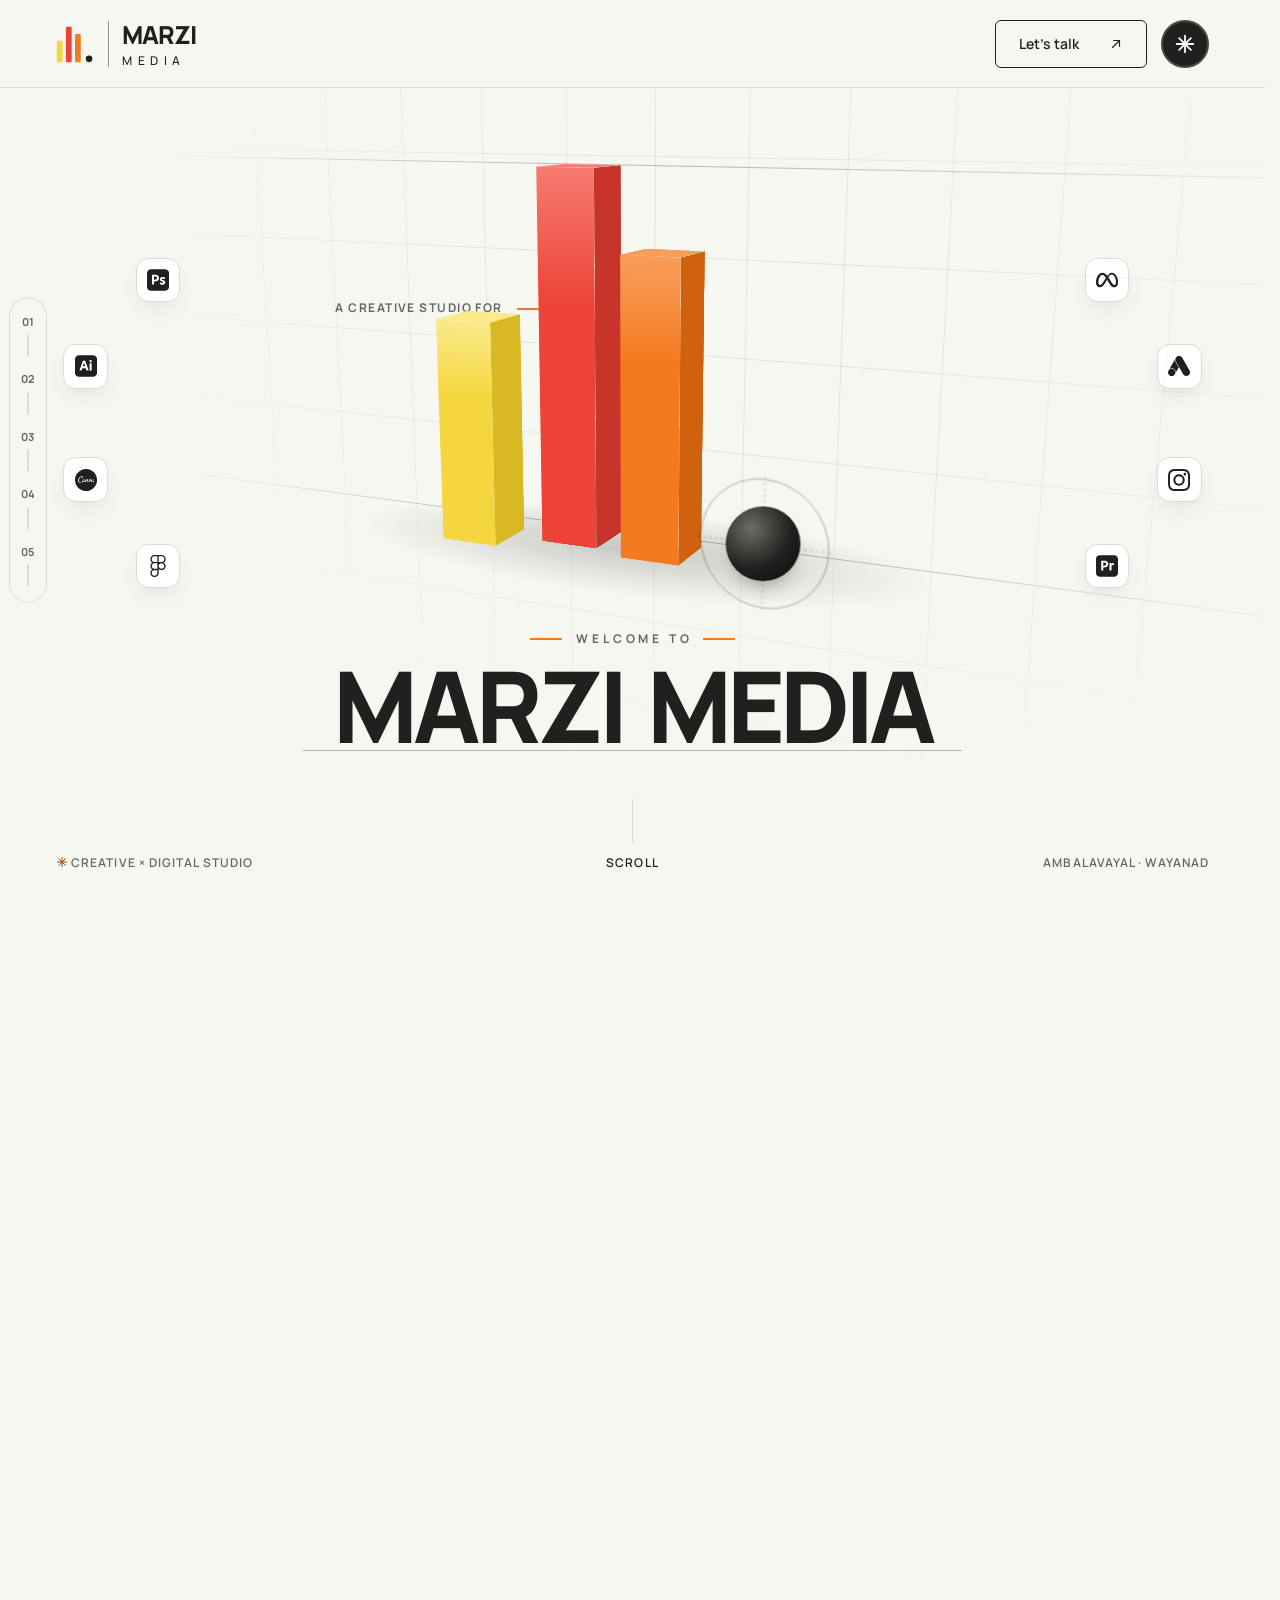
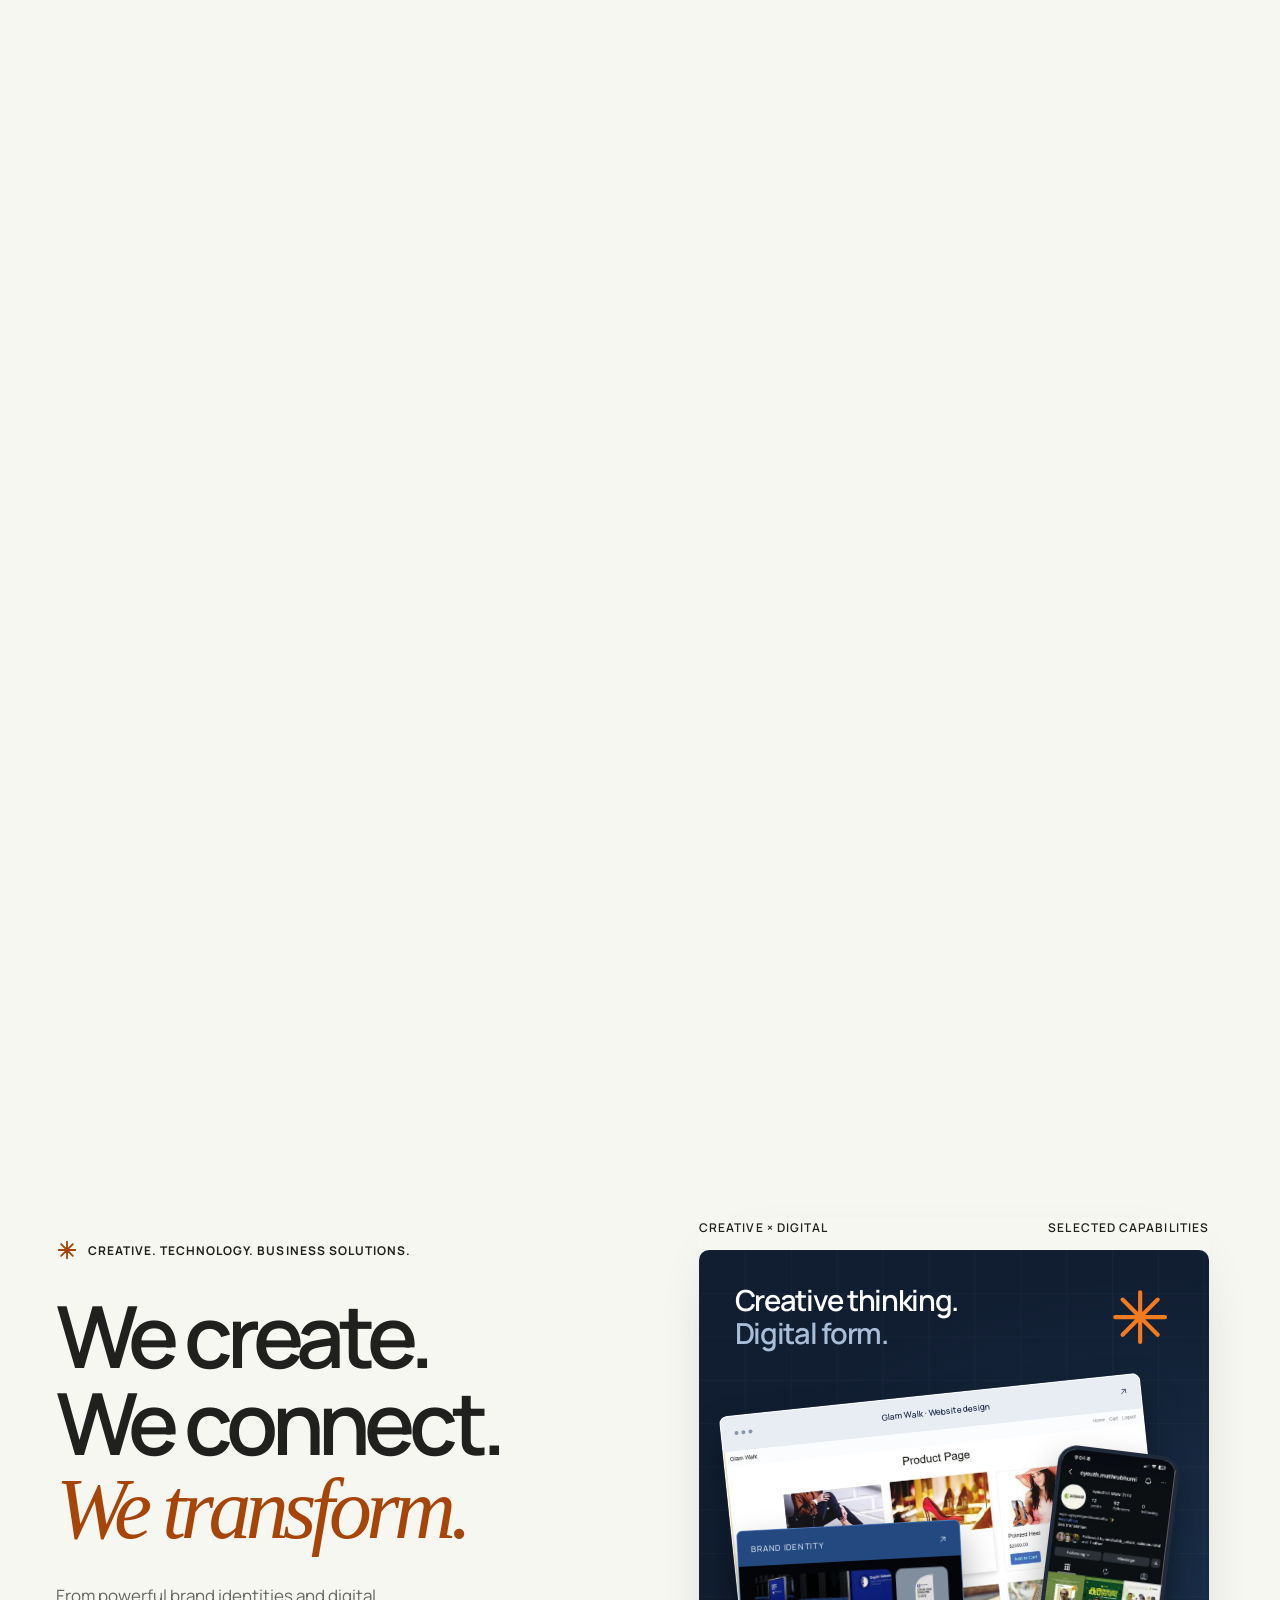
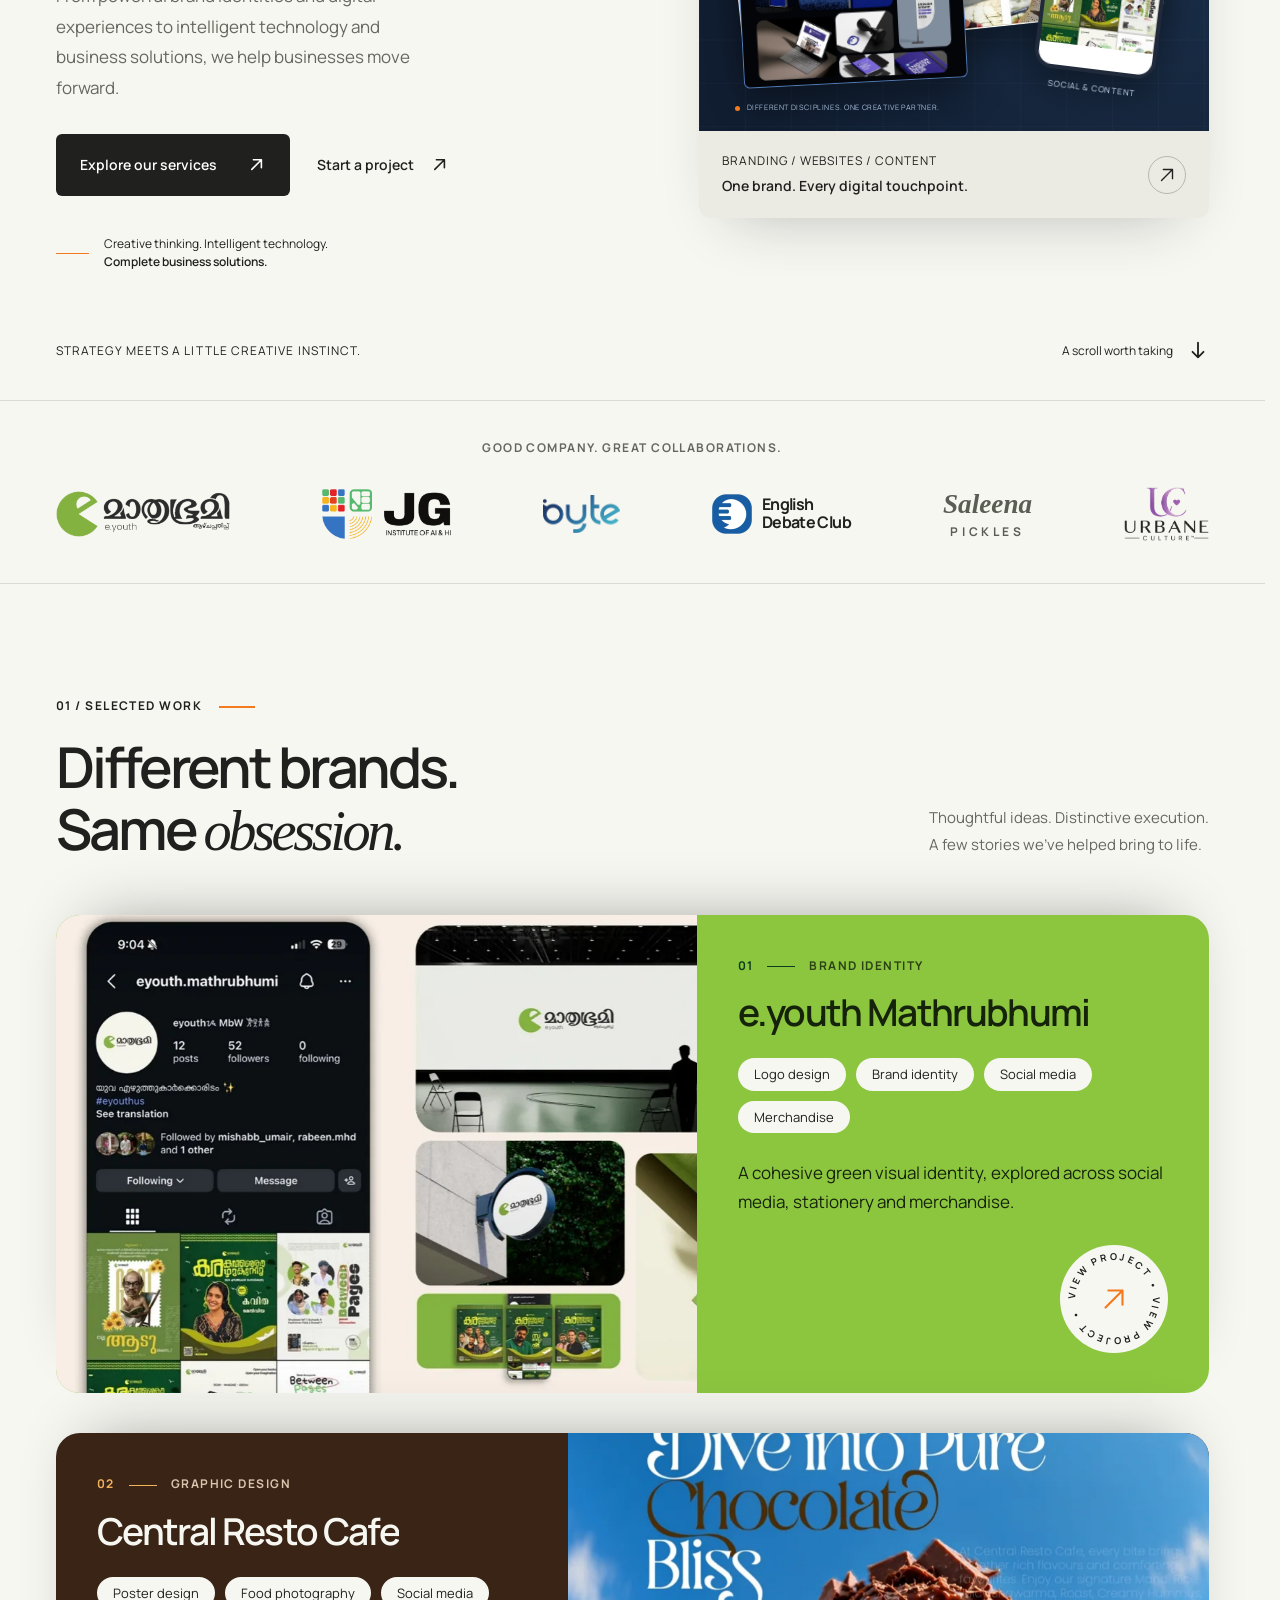
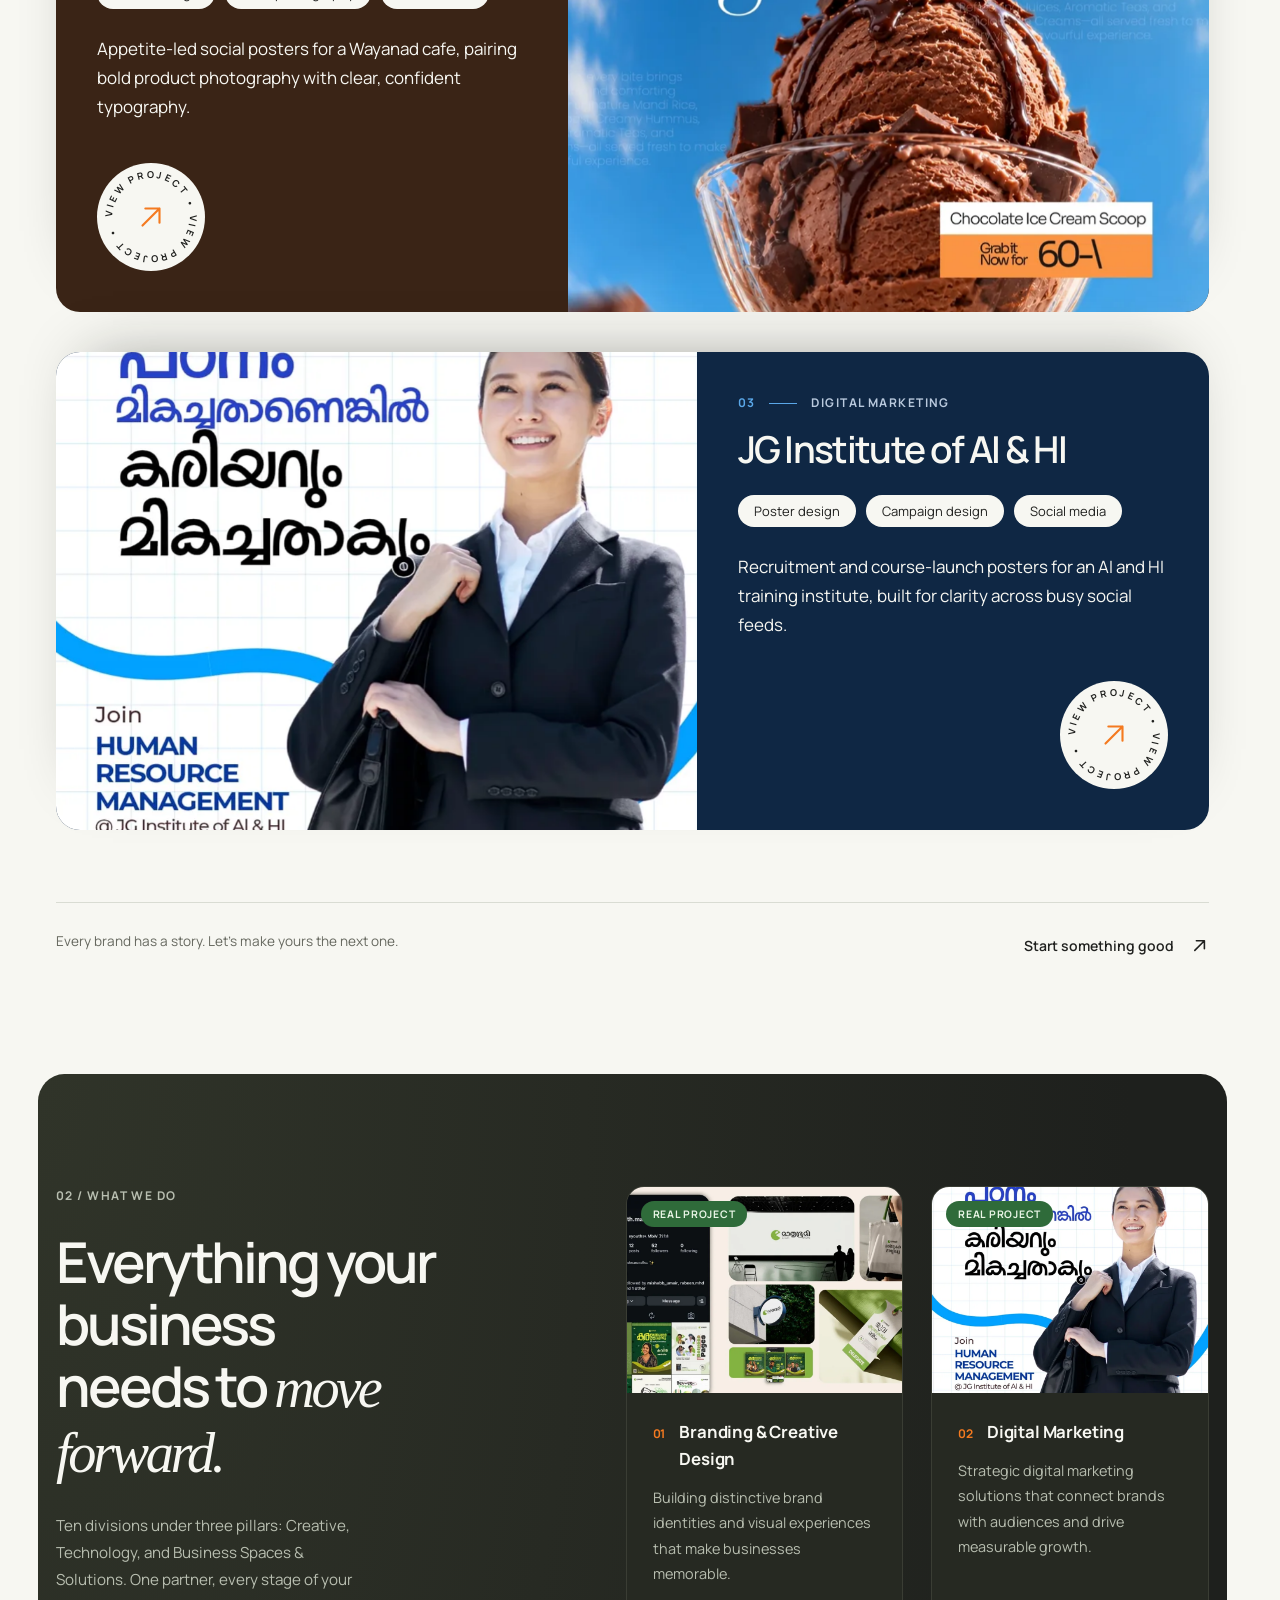
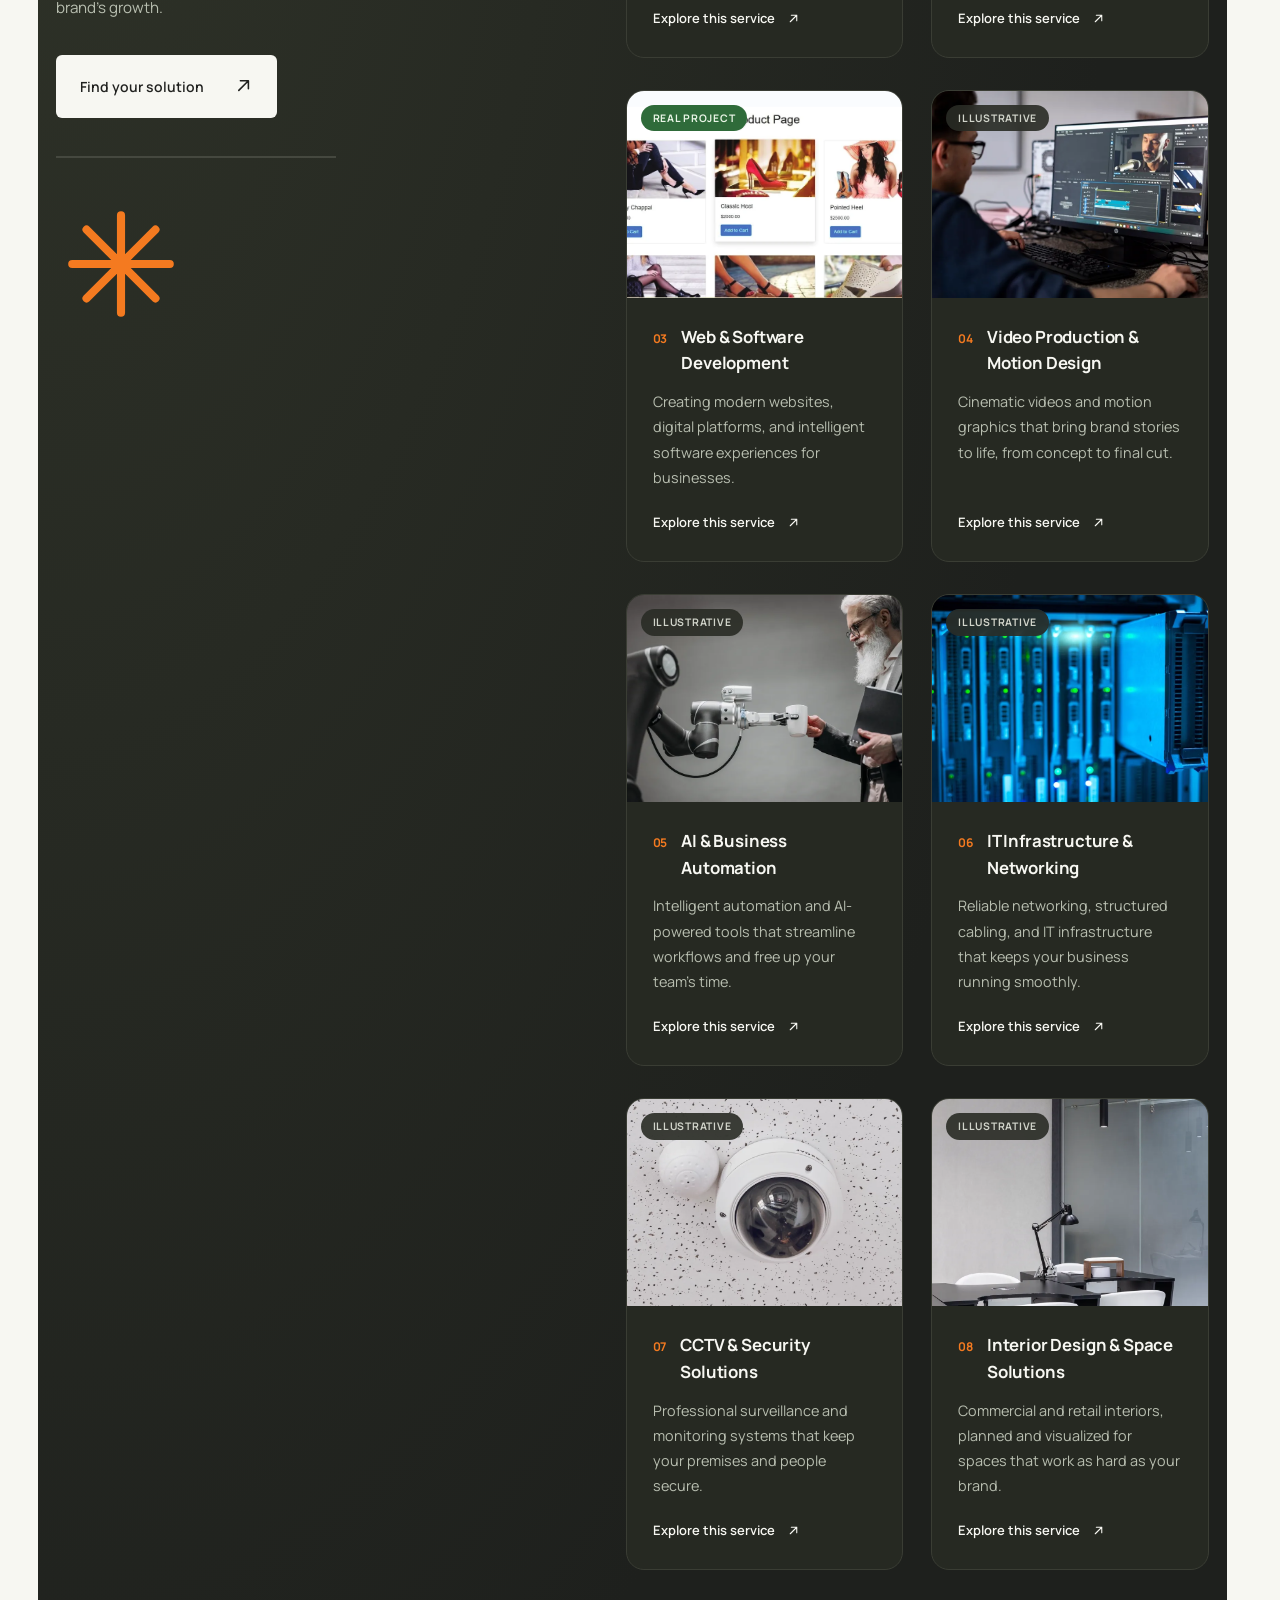
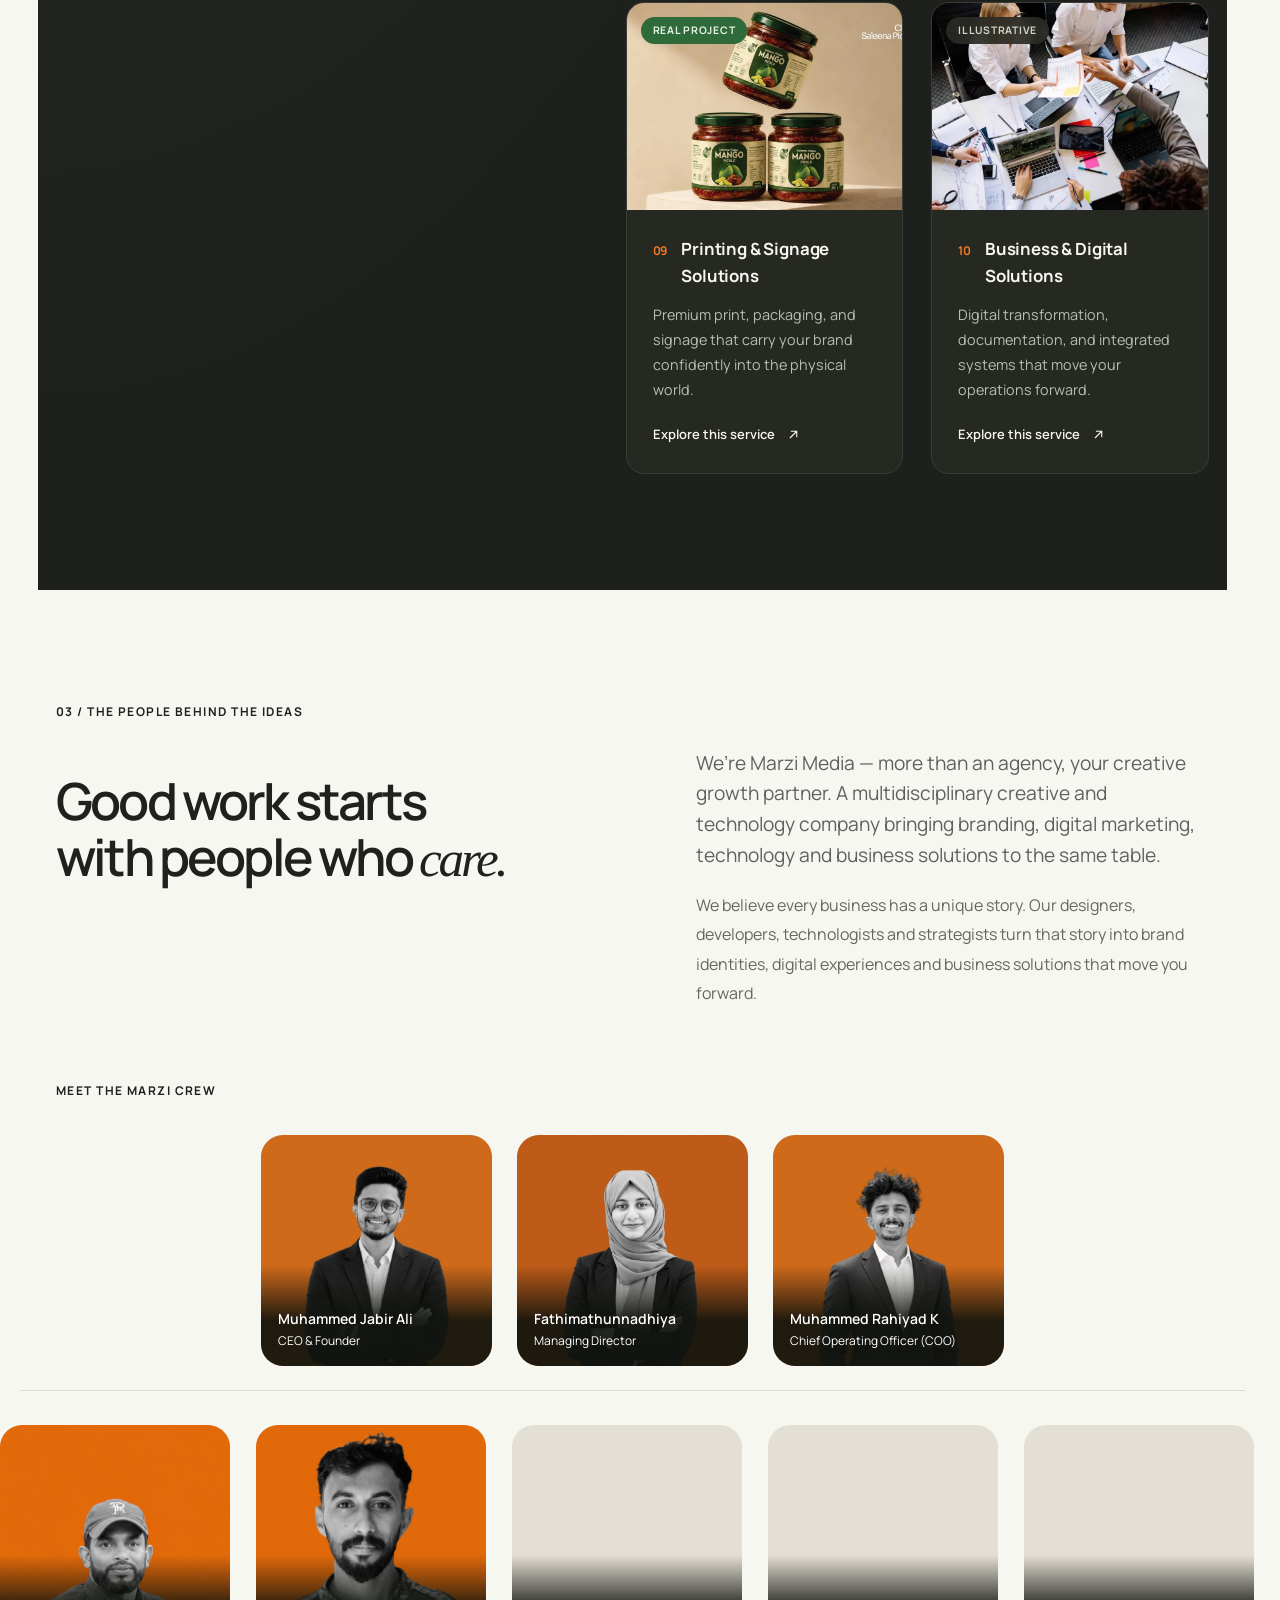
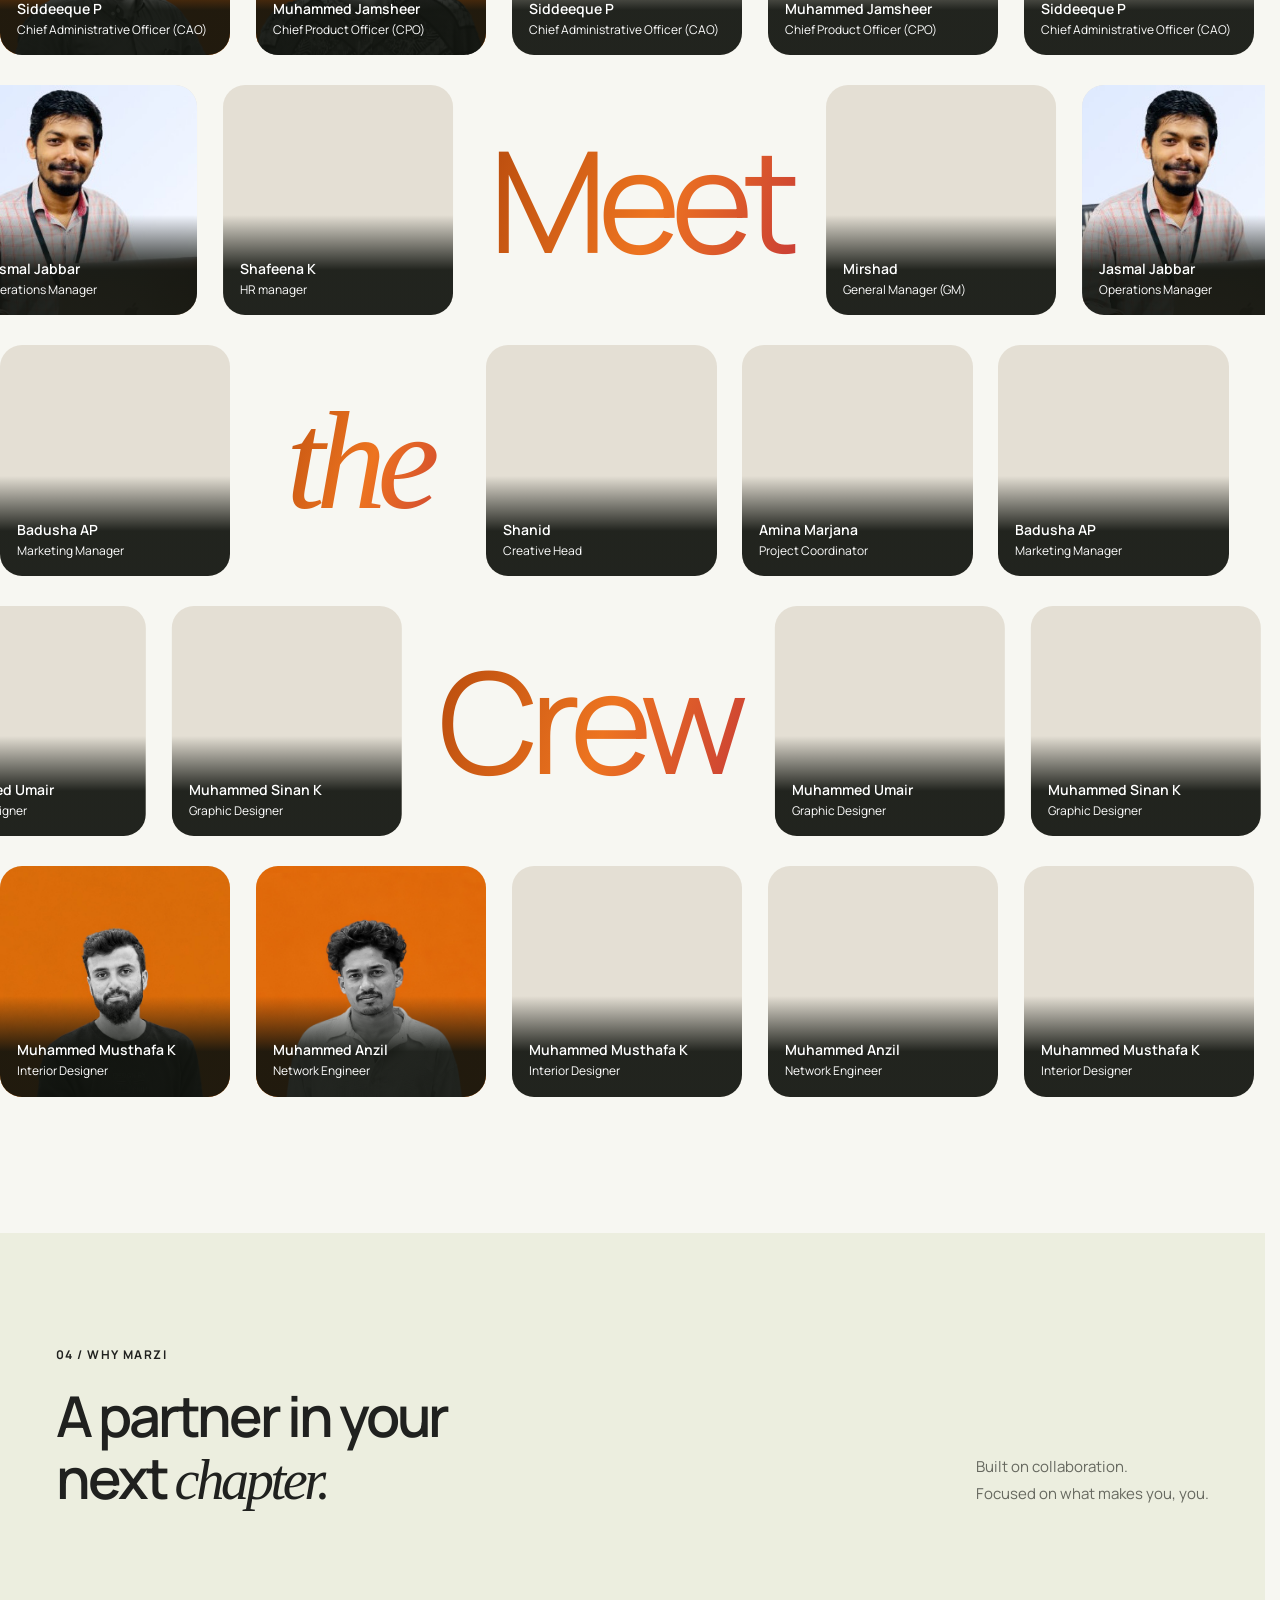
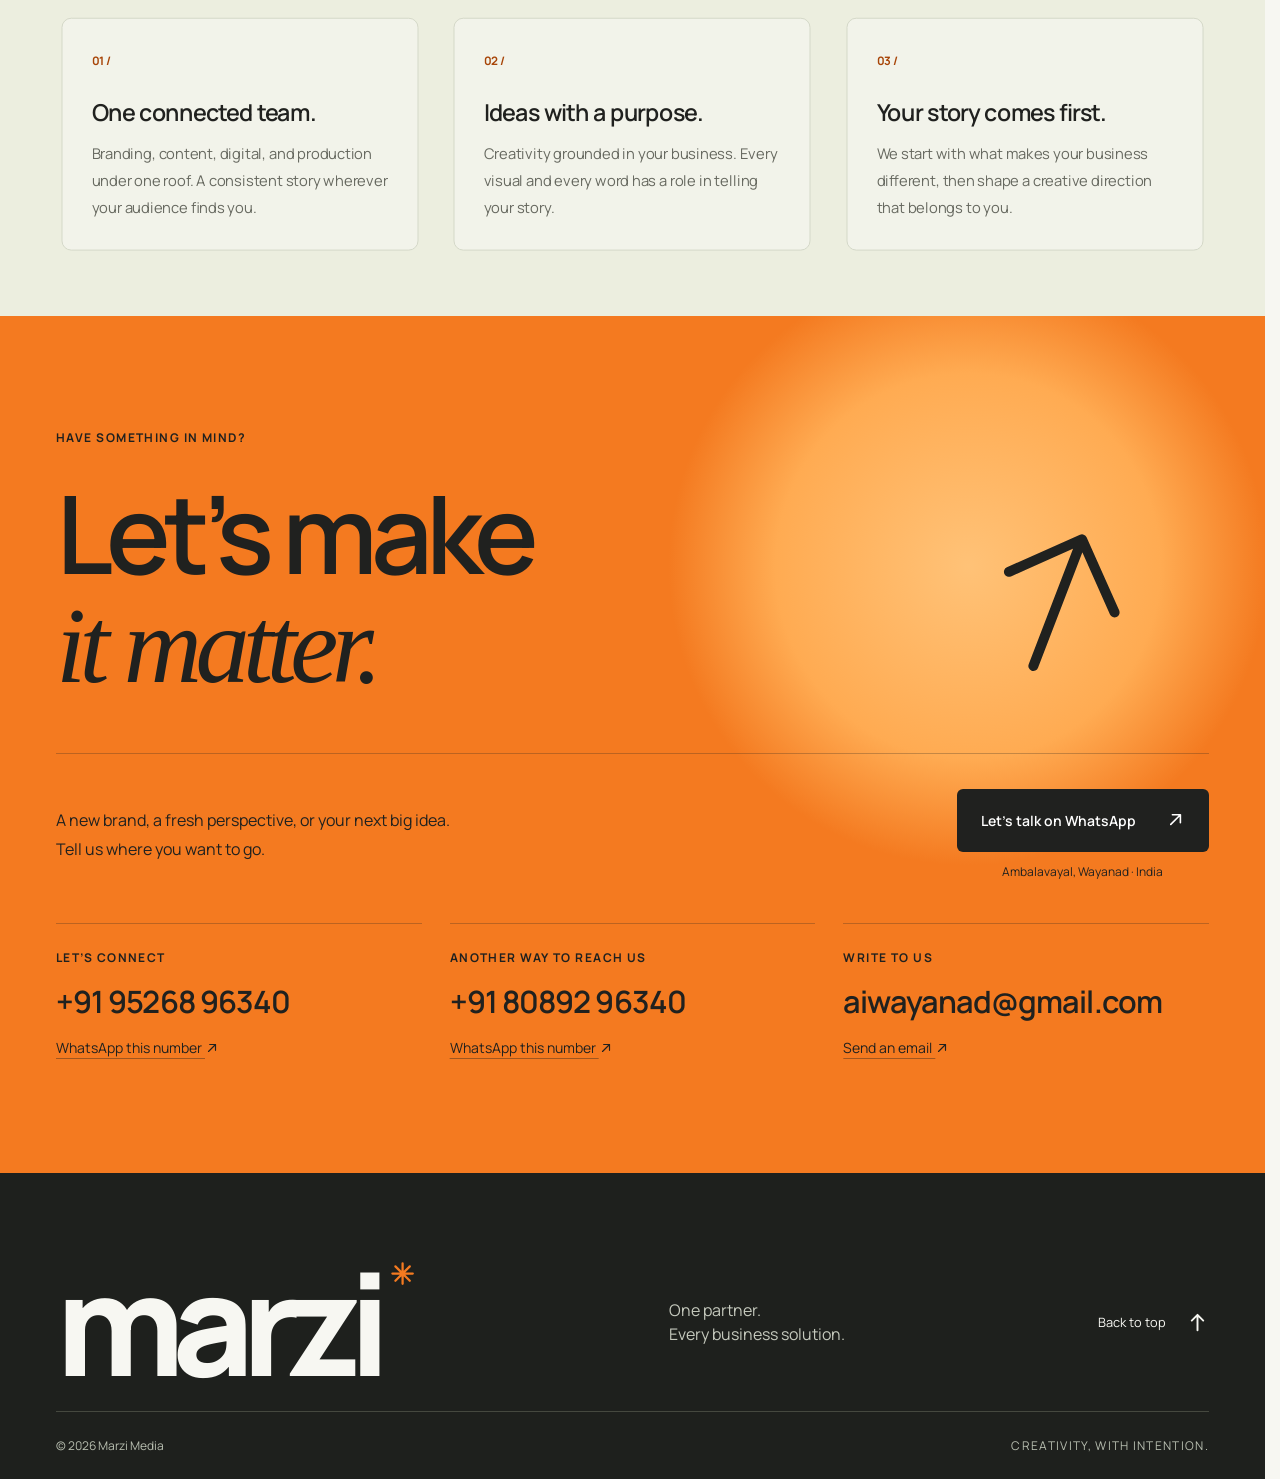
==== commit 3e7e069a: "Add Muhammed Jamsheer (CPO), update crew hierarchy Siddeeque P promoted to Chief Administrative Offi" ====
--- a/index.html
+++ b/index.html
@@ -986,6 +986,7 @@
               </figcaption>
             </figure>
           </div>
+          <div class="crew-divider" role="presentation"></div>
           <!-- Original groups remain readable without JavaScript. Visual clones are hidden from assistive technology.
                loading precedes src on each portrait: copies keep attribute order, so they stay lazy too. -->
           <div
@@ -993,6 +994,45 @@
             tabindex="0"
             role="group"
             aria-label="Crew portraits, row 1. Scroll horizontally to explore."
+          >
+            <div class="crew-track">
+              <div class="crew-group" role="list">
+                <figure class="crew-card" role="listitem">
+                  <img
+                    loading="lazy"
+                    decoding="async"
+                    src="assets/Crew/Siddeeque%20P%0AChief%20Administrative%20Officer.jpeg"
+                    alt=""
+                    width="1086"
+                    height="1448"
+                  />
+                  <figcaption>
+                    <strong>Siddeeque P</strong
+                    ><span>Chief Administrative Officer (CAO)</span>
+                  </figcaption>
+                </figure>
+                <figure class="crew-card" role="listitem">
+                  <img
+                    loading="lazy"
+                    decoding="async"
+                    src="assets/Crew/Muhammed%20Jamsheer%20K%0ACPO.png"
+                    alt=""
+                    width="1920"
+                    height="2560"
+                  />
+                  <figcaption>
+                    <strong>Muhammed Jamsheer</strong
+                    ><span>Chief Product Officer (CPO)</span>
+                  </figcaption>
+                </figure>
+              </div>
+            </div>
+          </div>
+          <div
+            class="crew-row crew-row-2"
+            tabindex="0"
+            role="group"
+            aria-label="Crew portraits, row 2. Scroll horizontally to explore."
           >
             <div class="crew-track">
               <div class="crew-group" role="list">
@@ -1040,10 +1080,10 @@
             </div>
           </div>
           <div
-            class="crew-row crew-row-2"
+            class="crew-row crew-row-3"
             tabindex="0"
             role="group"
-            aria-label="Crew portraits, row 2. Scroll horizontally to explore."
+            aria-label="Crew portraits, row 3. Scroll horizontally to explore."
           >
             <div class="crew-track">
               <div class="crew-group" role="list">
@@ -1106,10 +1146,10 @@
             </div>
           </div>
           <div
-            class="crew-row crew-row-3"
+            class="crew-row crew-row-4"
             tabindex="0"
             role="group"
-            aria-label="Crew portraits, row 3. Scroll horizontally to explore."
+            aria-label="Crew portraits, row 4. Scroll horizontally to explore."
           >
             <div class="crew-track">
               <div class="crew-group" role="list">
@@ -1145,27 +1185,13 @@
             </div>
           </div>
           <div
-            class="crew-row crew-row-4"
+            class="crew-row crew-row-5"
             tabindex="0"
             role="group"
-            aria-label="Crew portraits, row 4. Scroll horizontally to explore."
+            aria-label="Crew portraits, row 5. Scroll horizontally to explore."
           >
             <div class="crew-track">
               <div class="crew-group" role="list">
-                <figure class="crew-card" role="listitem">
-                  <img
-                    loading="lazy"
-                    decoding="async"
-                    src="assets/Crew/Siddeeque%20P%0AChief%20Administrative%20Officer.jpeg"
-                    alt=""
-                    width="1086"
-                    height="1448"
-                  />
-                  <figcaption>
-                    <strong>Siddeeque P</strong
-                    ><span>Chief Administrative Officer</span>
-                  </figcaption>
-                </figure>
                 <figure class="crew-card" role="listitem">
                   <img
                     loading="lazy"
--- a/styles.css
+++ b/styles.css
@@ -3004,6 +3004,11 @@
   height: auto;
   aspect-ratio: 1;
 }
+/* Separates the three leadership portraits above from the full crew below. */
+.crew-divider {
+  border-top: 1px solid var(--line);
+  margin: 4px 20px 28px;
+}
 .crew-row {
   overflow-x: auto;
   overflow-y: hidden;
@@ -3077,7 +3082,7 @@
   -webkit-background-clip: text;
   -webkit-text-fill-color: transparent;
 }
-.crew-row-2 .crew-word {
+.crew-row-3 .crew-word {
   font-family: var(--serif);
   font-style: italic;
   padding-inline: 30px;
@@ -3951,6 +3956,9 @@
     gap: 8px;
     padding-inline: 16px;
   }
+  .crew-divider {
+    margin-inline: 16px;
+  }
   .crew-lead .crew-card {
     aspect-ratio: 2 / 3;
     border-radius: 14px;
@@ -3973,6 +3981,9 @@
   .crew-lead {
     gap: 6px;
     padding-inline: 12px;
+  }
+  .crew-divider {
+    margin-inline: 12px;
   }
   .crew-lead .crew-card figcaption {
     padding-inline: 6px;
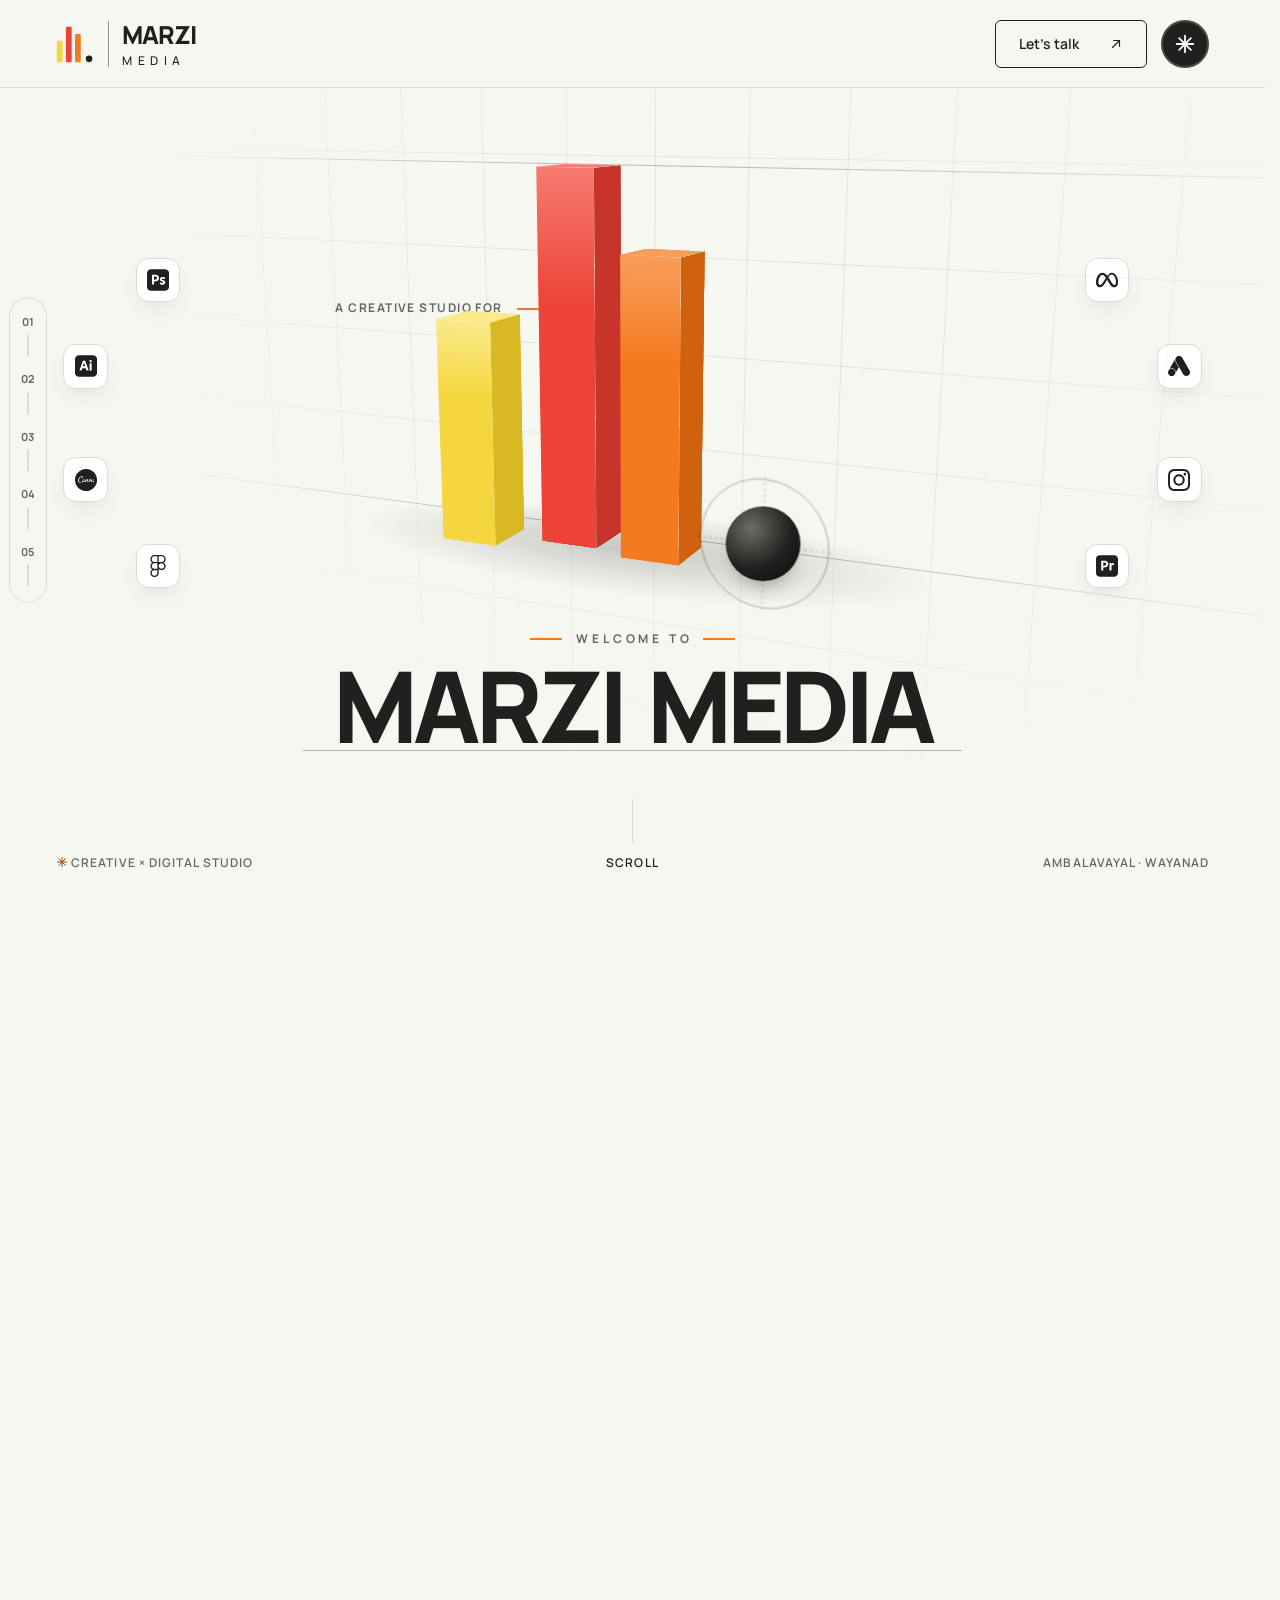
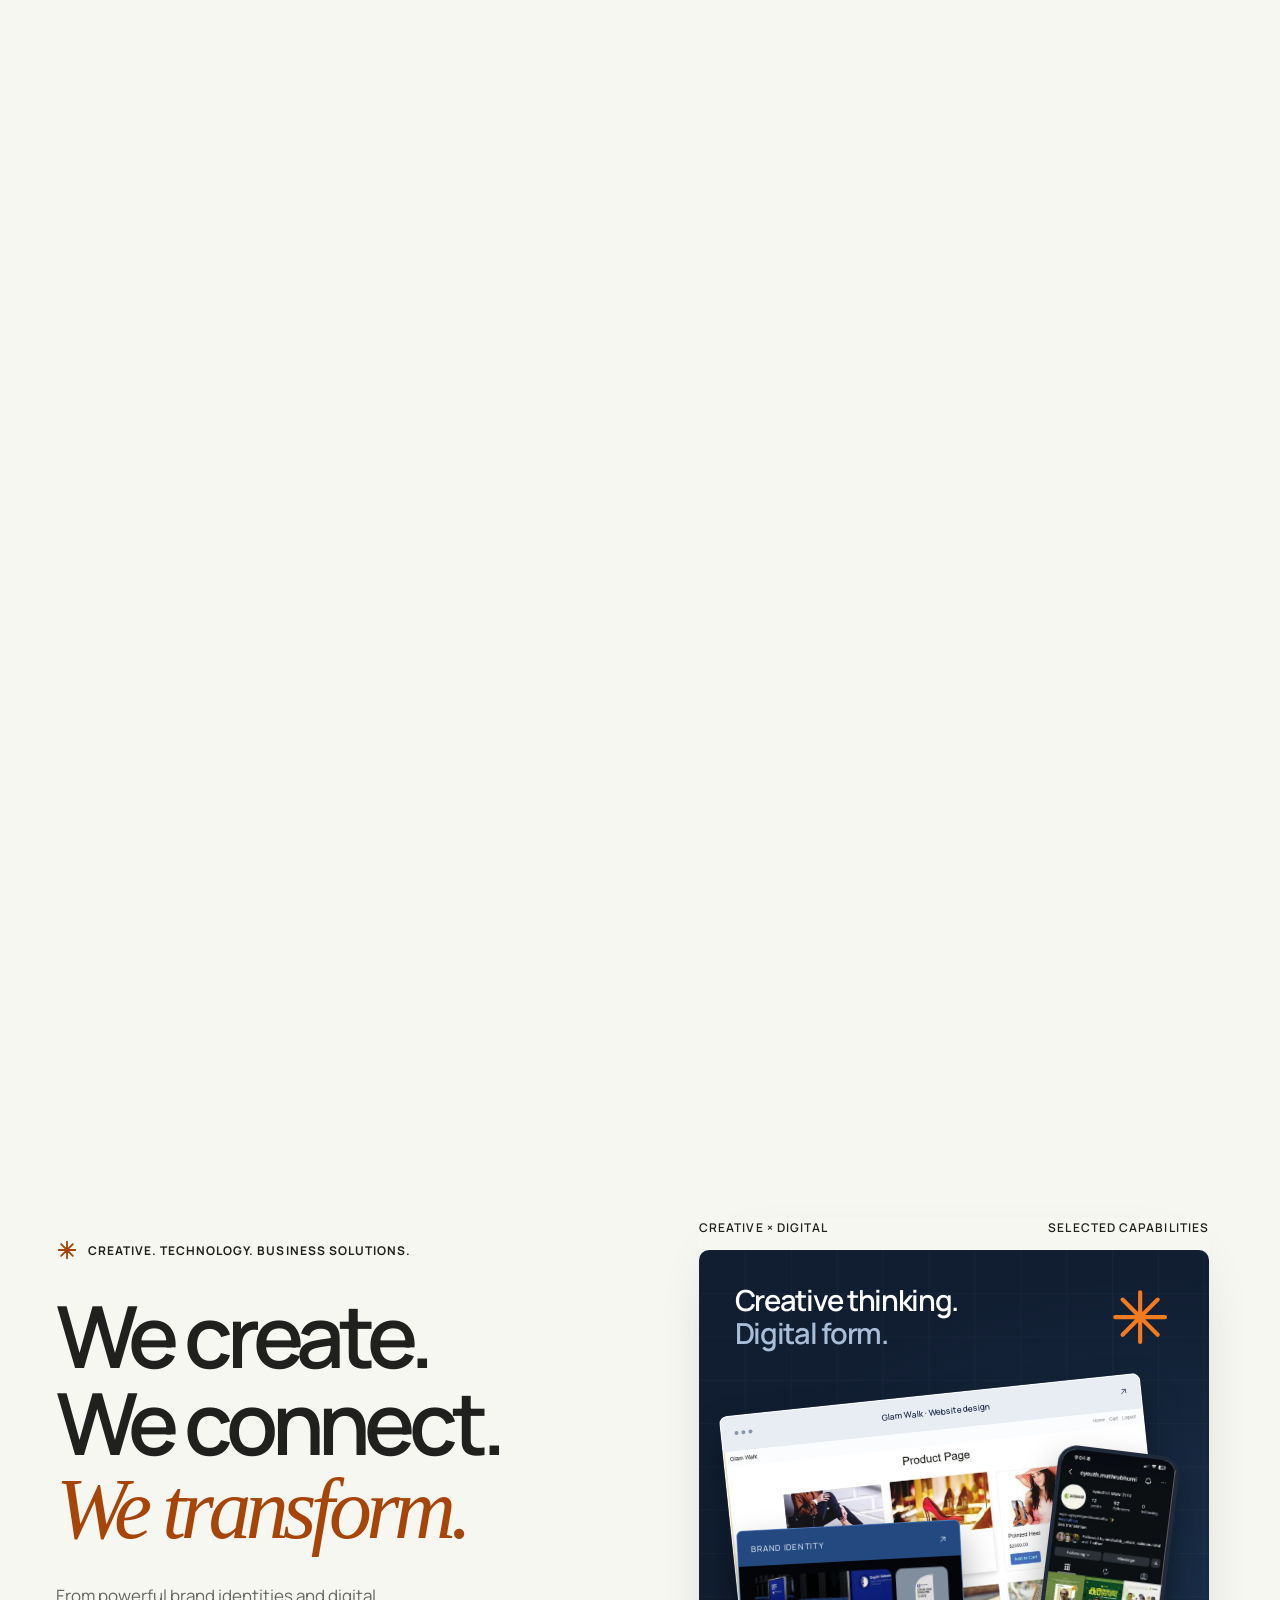
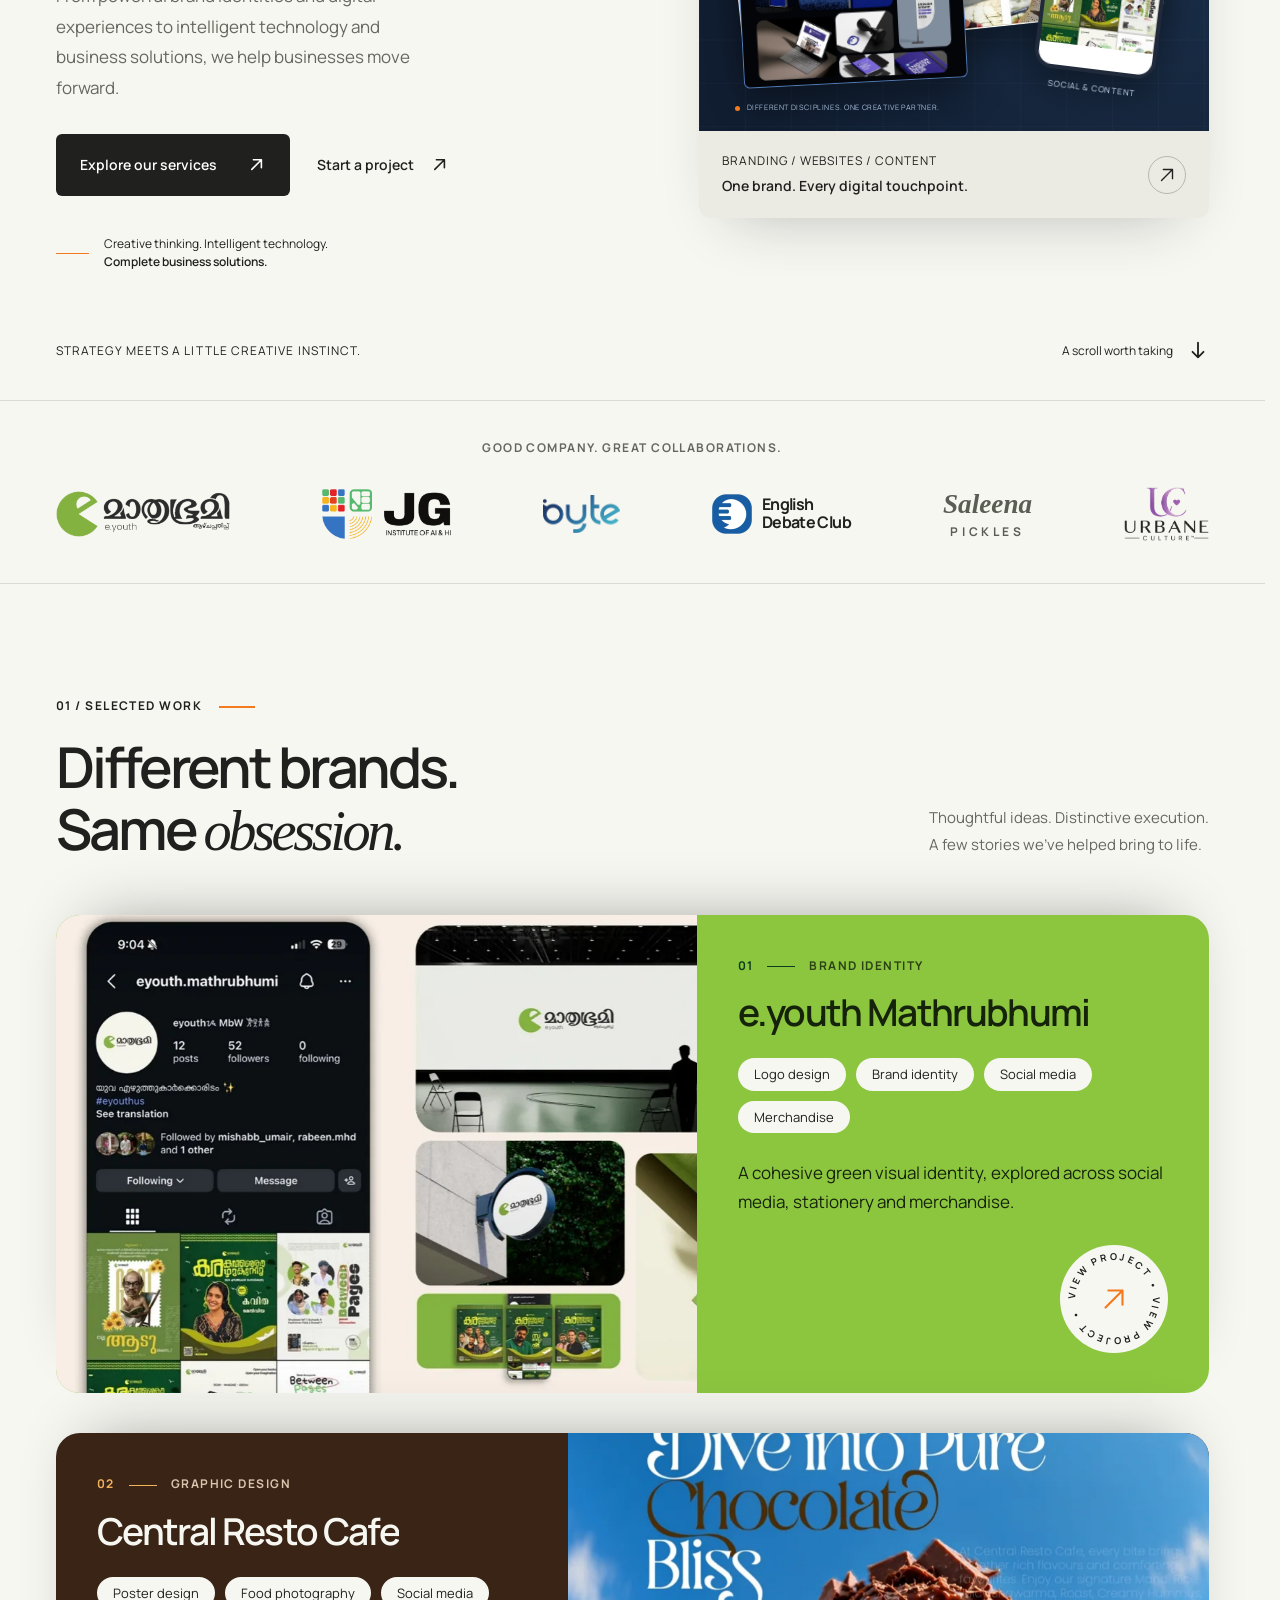
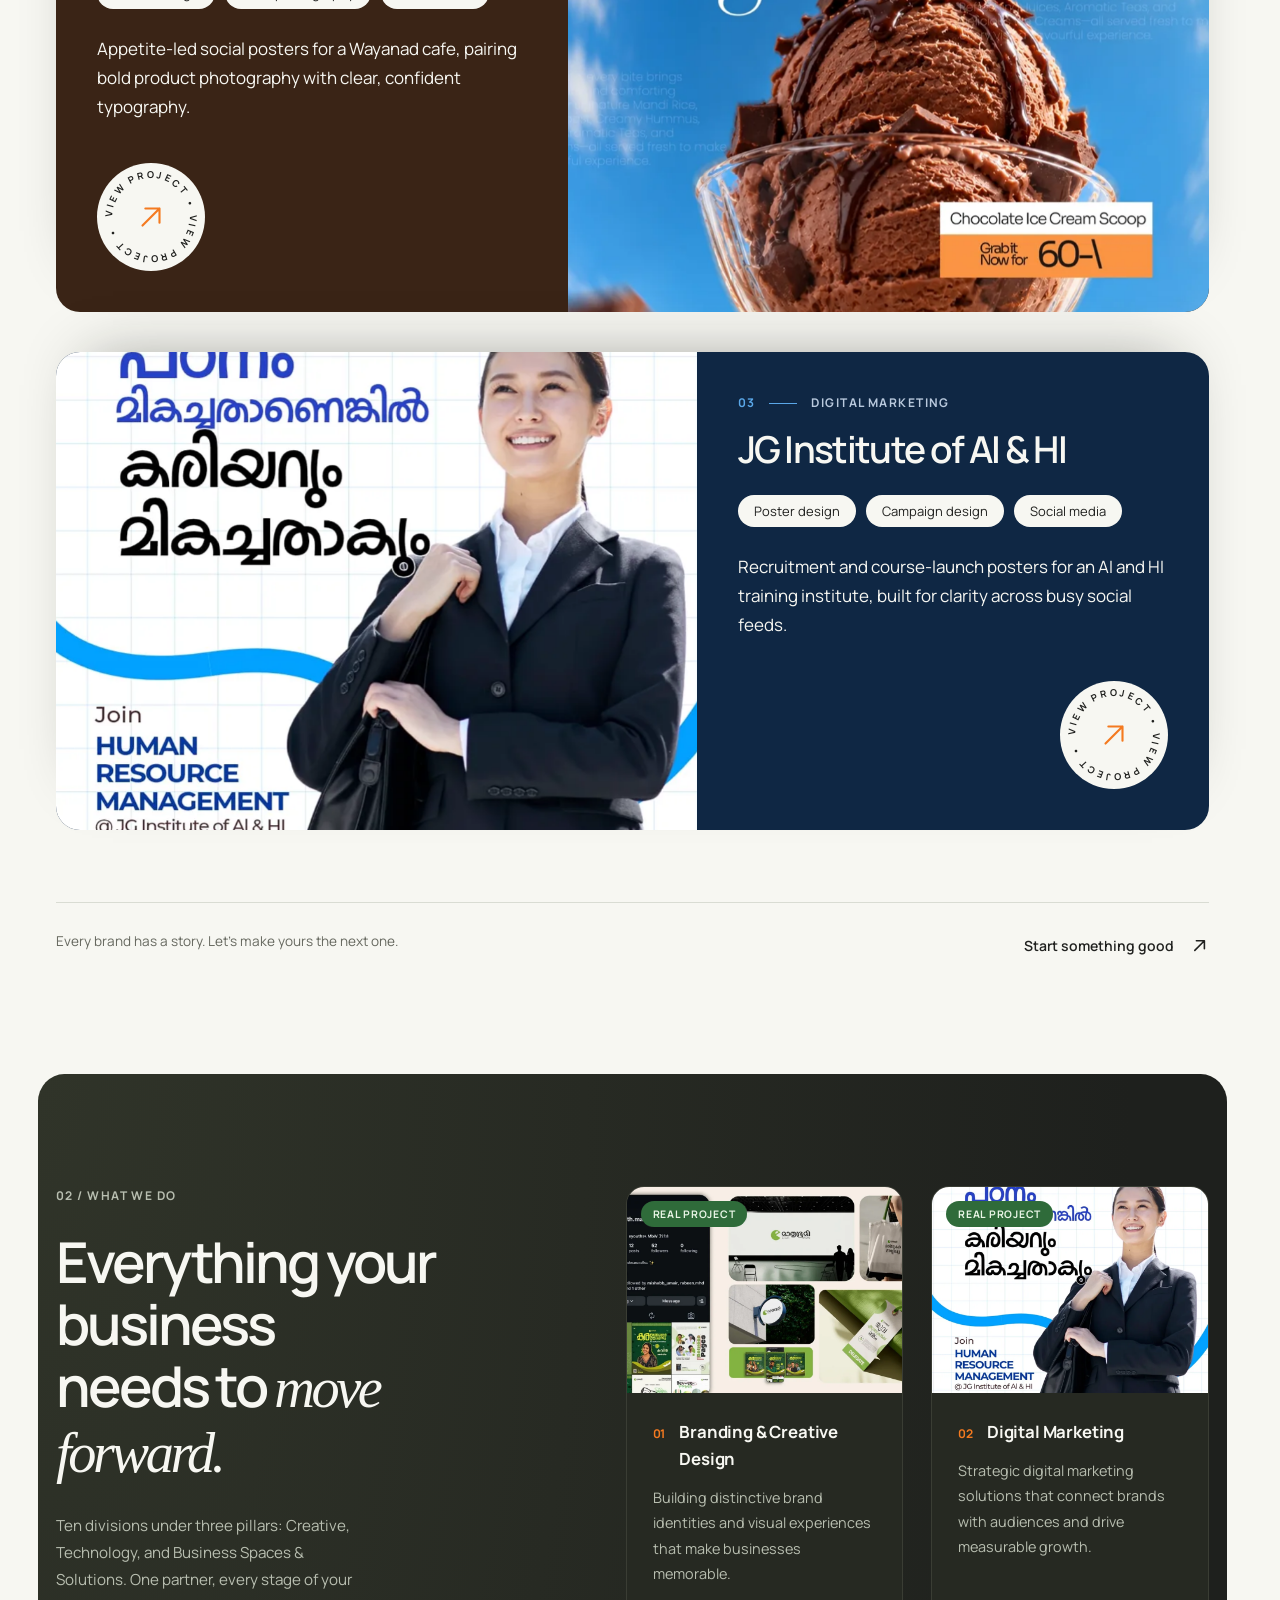
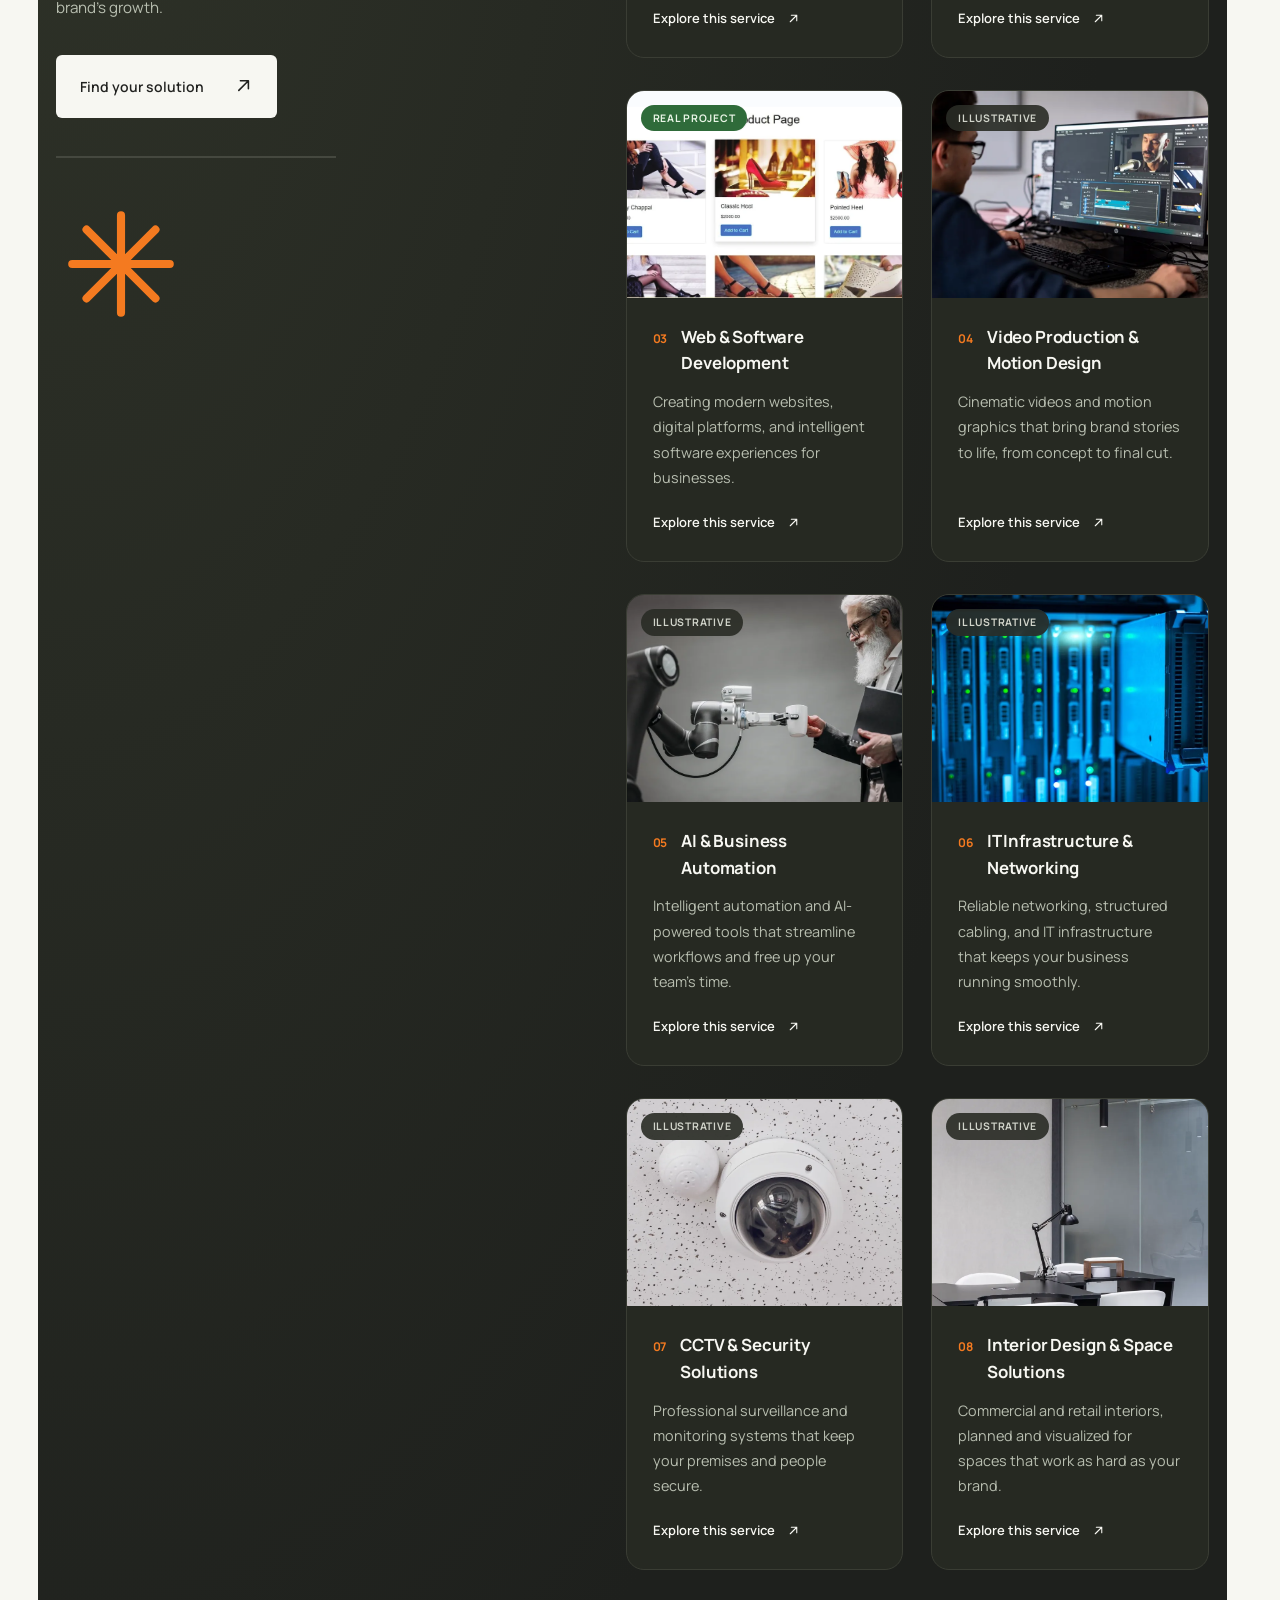
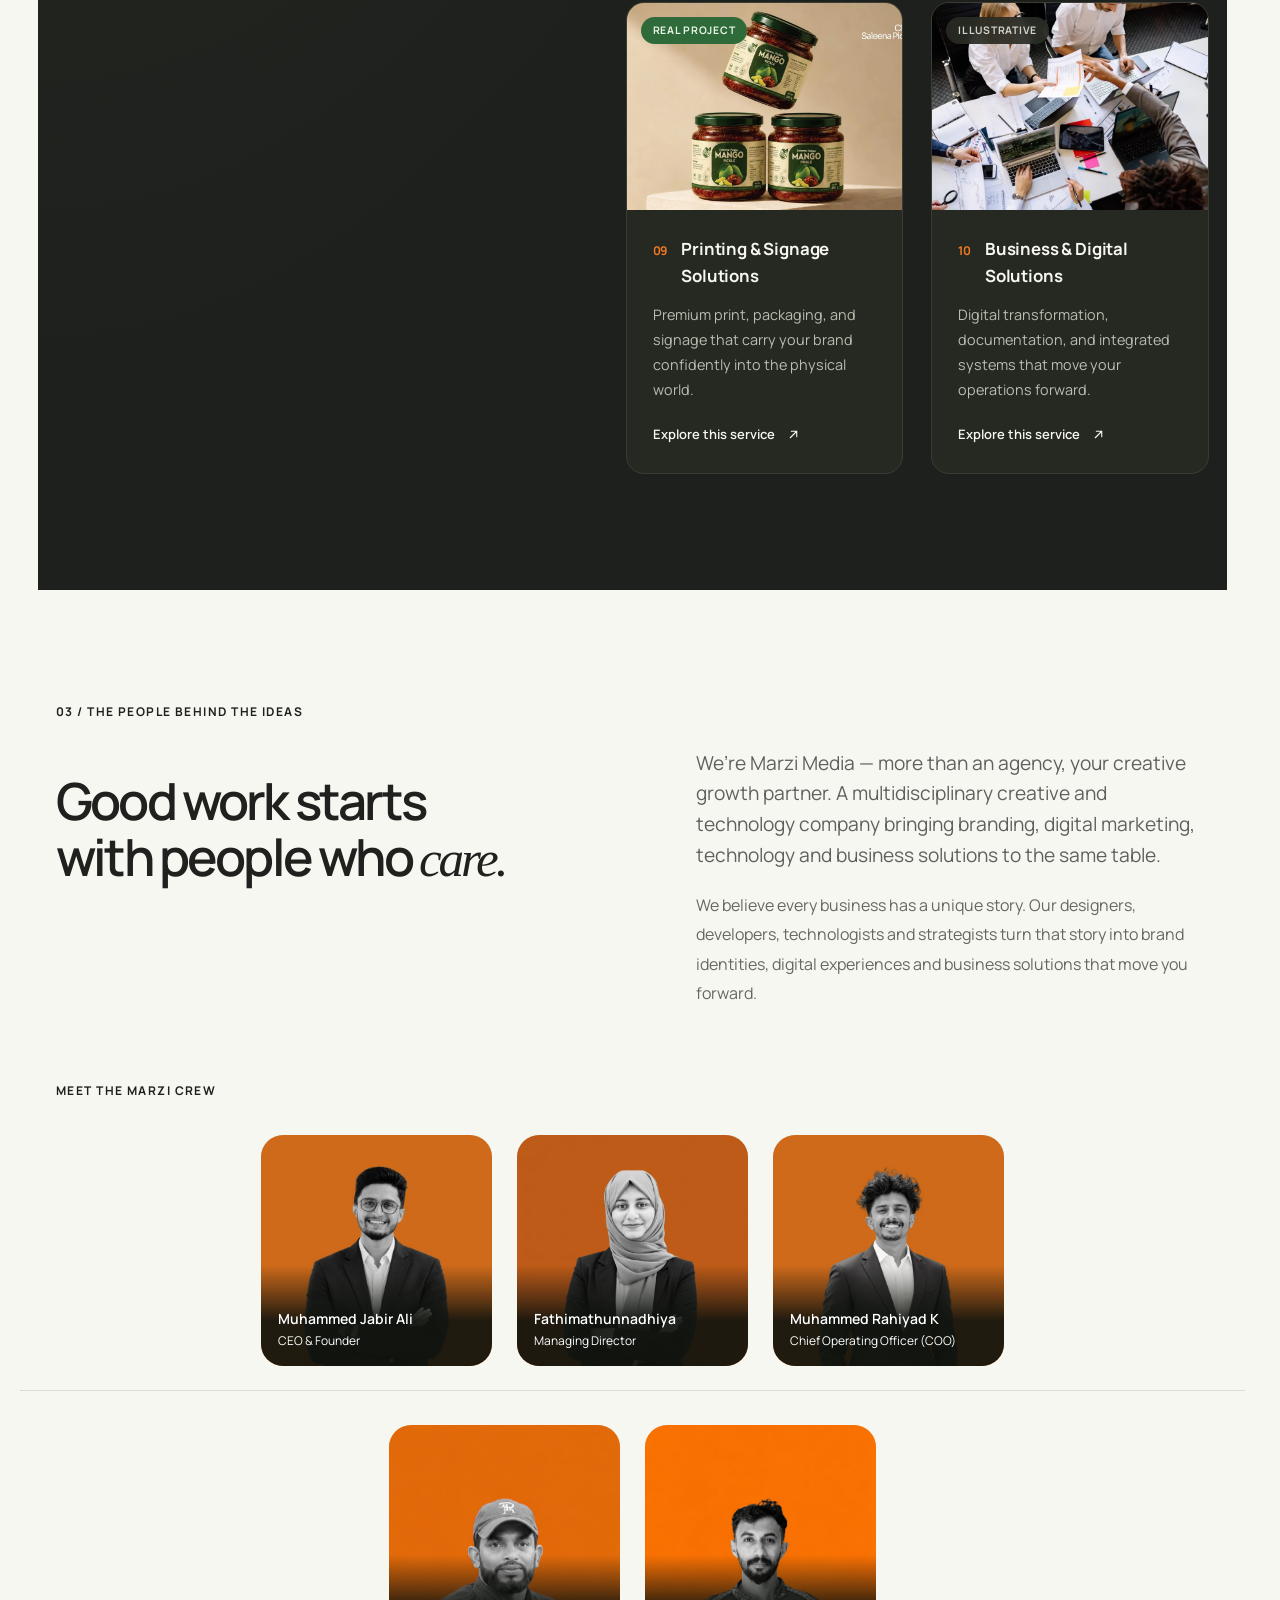
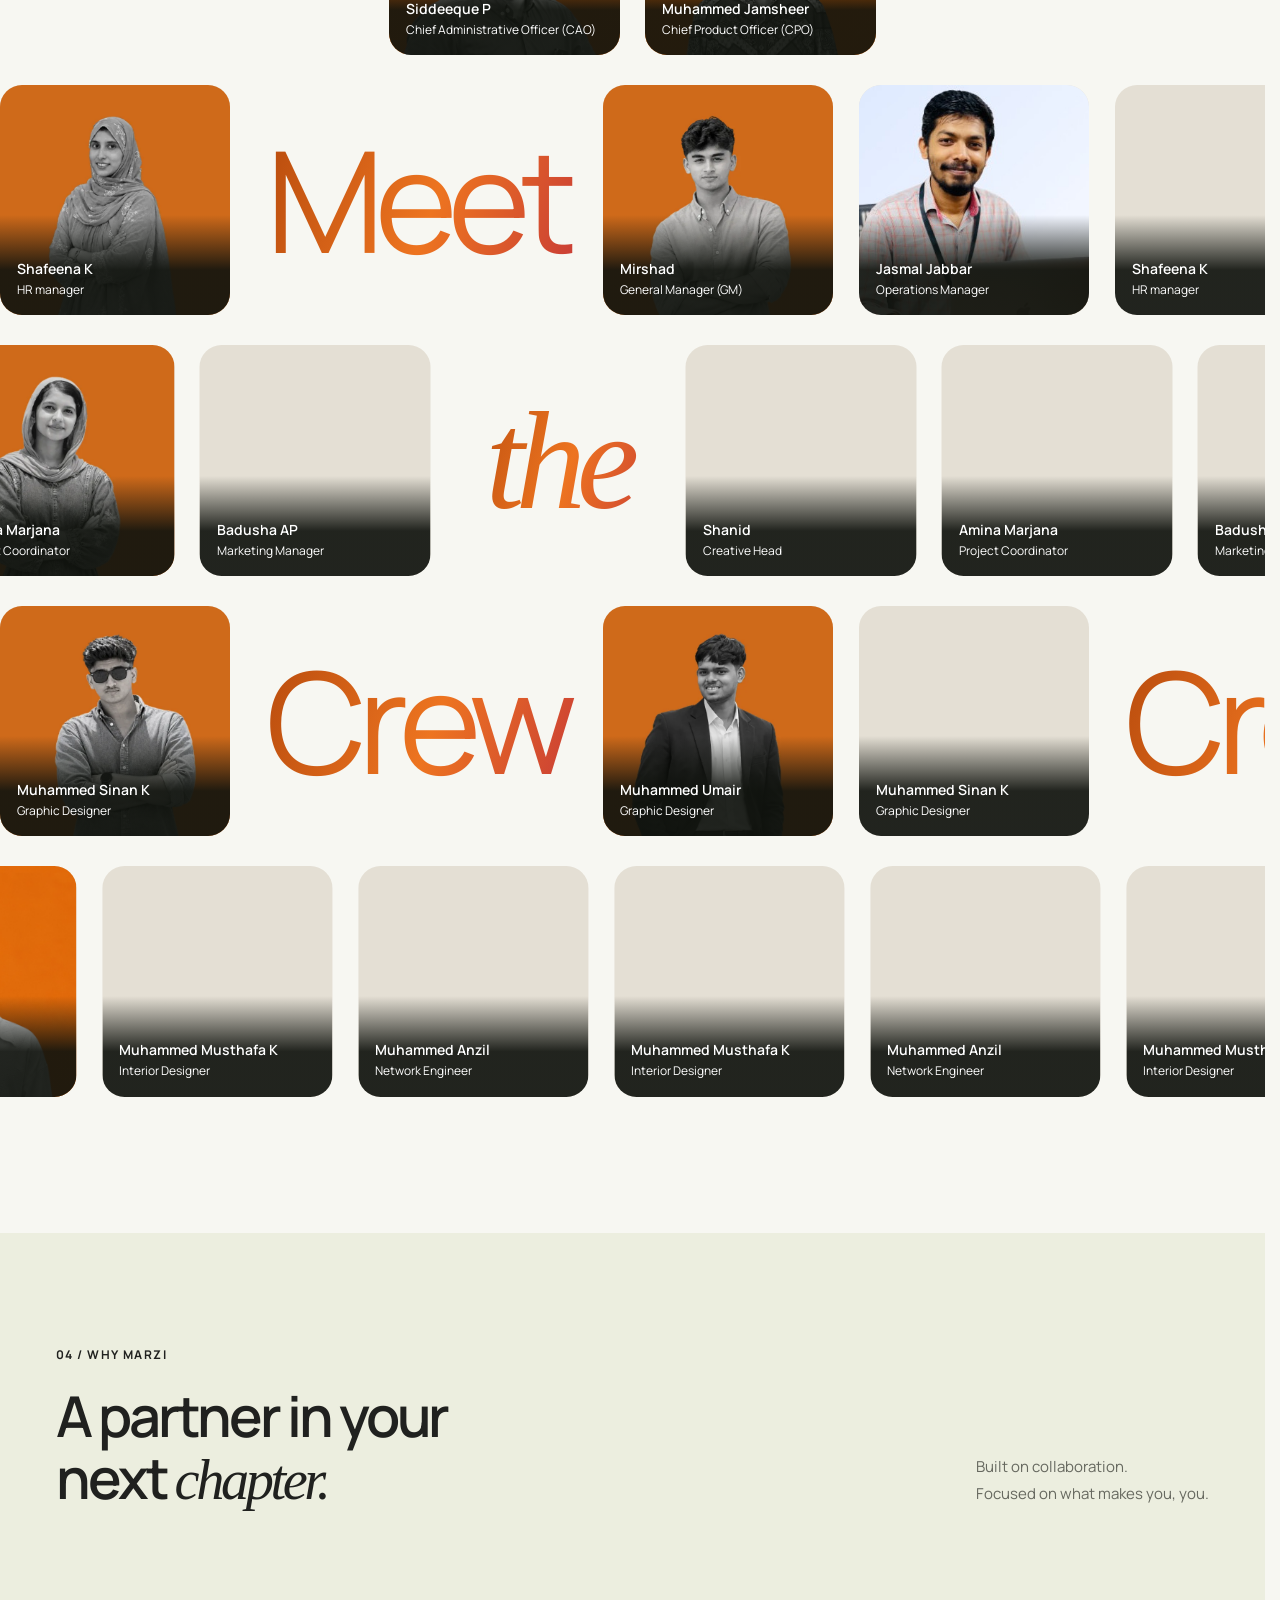
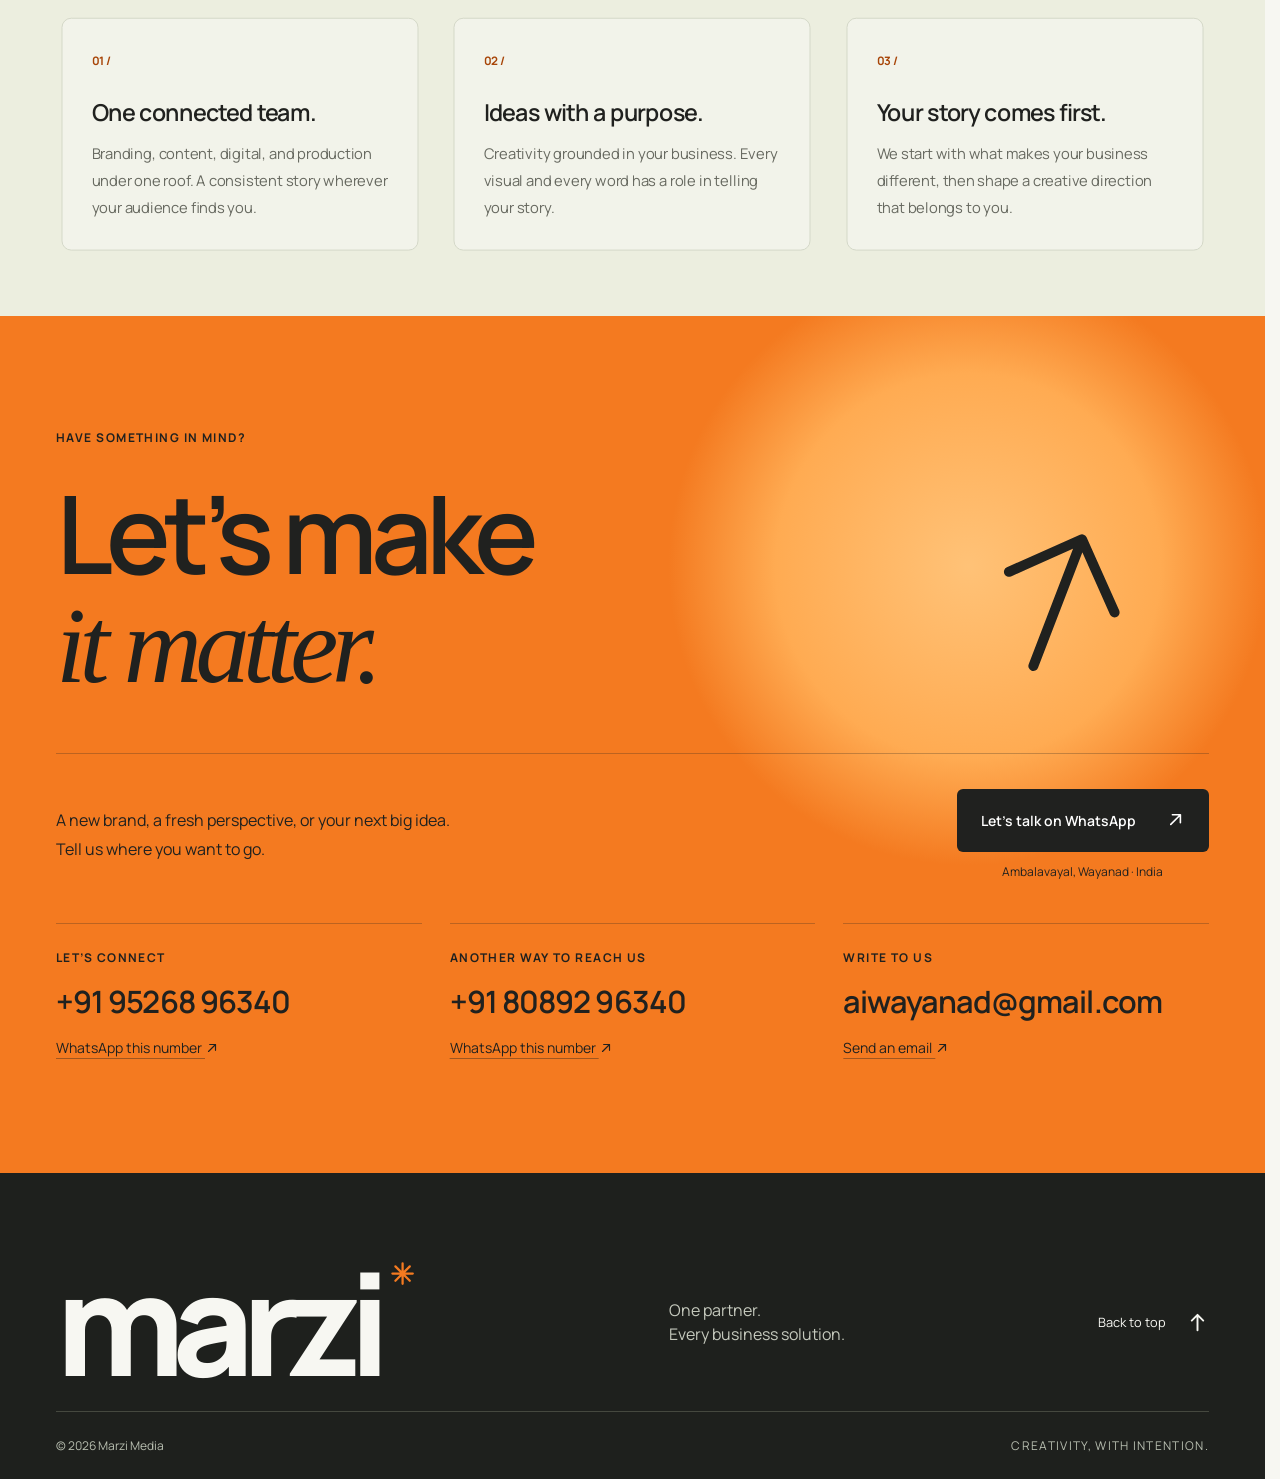
==== commit b41a7b97: "Make second leadership row static like the top row Siddeeque P (CAO) and Muhammed Jamsheer (CPO) now" ====
--- a/index.html
+++ b/index.html
@@ -987,6 +987,38 @@
             </figure>
           </div>
           <div class="crew-divider" role="presentation"></div>
+          <!-- Second leadership tier: static and centred like the row above it, not part of the
+               scrolling crew rows below. -->
+          <div class="crew-lead" role="list" aria-label="Leadership, continued">
+            <figure class="crew-card" role="listitem">
+              <img
+                loading="lazy"
+                decoding="async"
+                src="assets/Crew/Siddeeque%20P%0AChief%20Administrative%20Officer.jpeg"
+                alt=""
+                width="1086"
+                height="1448"
+              />
+              <figcaption>
+                <strong>Siddeeque P</strong
+                ><span>Chief Administrative Officer (CAO)</span>
+              </figcaption>
+            </figure>
+            <figure class="crew-card" role="listitem">
+              <img
+                loading="lazy"
+                decoding="async"
+                src="assets/Crew/Muhammed%20Jamsheer%20K%0ACPO.png"
+                alt=""
+                width="1086"
+                height="1448"
+              />
+              <figcaption>
+                <strong>Muhammed Jamsheer</strong
+                ><span>Chief Product Officer (CPO)</span>
+              </figcaption>
+            </figure>
+          </div>
           <!-- Original groups remain readable without JavaScript. Visual clones are hidden from assistive technology.
                loading precedes src on each portrait: copies keep attribute order, so they stay lazy too. -->
           <div
@@ -994,45 +1026,6 @@
             tabindex="0"
             role="group"
             aria-label="Crew portraits, row 1. Scroll horizontally to explore."
-          >
-            <div class="crew-track">
-              <div class="crew-group" role="list">
-                <figure class="crew-card" role="listitem">
-                  <img
-                    loading="lazy"
-                    decoding="async"
-                    src="assets/Crew/Siddeeque%20P%0AChief%20Administrative%20Officer.jpeg"
-                    alt=""
-                    width="1086"
-                    height="1448"
-                  />
-                  <figcaption>
-                    <strong>Siddeeque P</strong
-                    ><span>Chief Administrative Officer (CAO)</span>
-                  </figcaption>
-                </figure>
-                <figure class="crew-card" role="listitem">
-                  <img
-                    loading="lazy"
-                    decoding="async"
-                    src="assets/Crew/Muhammed%20Jamsheer%20K%0ACPO.png"
-                    alt=""
-                    width="1920"
-                    height="2560"
-                  />
-                  <figcaption>
-                    <strong>Muhammed Jamsheer</strong
-                    ><span>Chief Product Officer (CPO)</span>
-                  </figcaption>
-                </figure>
-              </div>
-            </div>
-          </div>
-          <div
-            class="crew-row crew-row-2"
-            tabindex="0"
-            role="group"
-            aria-label="Crew portraits, row 2. Scroll horizontally to explore."
           >
             <div class="crew-track">
               <div class="crew-group" role="list">
@@ -1080,10 +1073,10 @@
             </div>
           </div>
           <div
-            class="crew-row crew-row-3"
+            class="crew-row crew-row-2"
             tabindex="0"
             role="group"
-            aria-label="Crew portraits, row 3. Scroll horizontally to explore."
+            aria-label="Crew portraits, row 2. Scroll horizontally to explore."
           >
             <div class="crew-track">
               <div class="crew-group" role="list">
@@ -1146,10 +1139,10 @@
             </div>
           </div>
           <div
-            class="crew-row crew-row-4"
+            class="crew-row crew-row-3"
             tabindex="0"
             role="group"
-            aria-label="Crew portraits, row 4. Scroll horizontally to explore."
+            aria-label="Crew portraits, row 3. Scroll horizontally to explore."
           >
             <div class="crew-track">
               <div class="crew-group" role="list">
@@ -1185,10 +1178,10 @@
             </div>
           </div>
           <div
-            class="crew-row crew-row-5"
+            class="crew-row crew-row-4"
             tabindex="0"
             role="group"
-            aria-label="Crew portraits, row 5. Scroll horizontally to explore."
+            aria-label="Crew portraits, row 4. Scroll horizontally to explore."
           >
             <div class="crew-track">
               <div class="crew-group" role="list">
--- a/styles.css
+++ b/styles.css
@@ -3082,7 +3082,7 @@
   -webkit-background-clip: text;
   -webkit-text-fill-color: transparent;
 }
-.crew-row-3 .crew-word {
+.crew-row-2 .crew-word {
   font-family: var(--serif);
   font-style: italic;
   padding-inline: 30px;
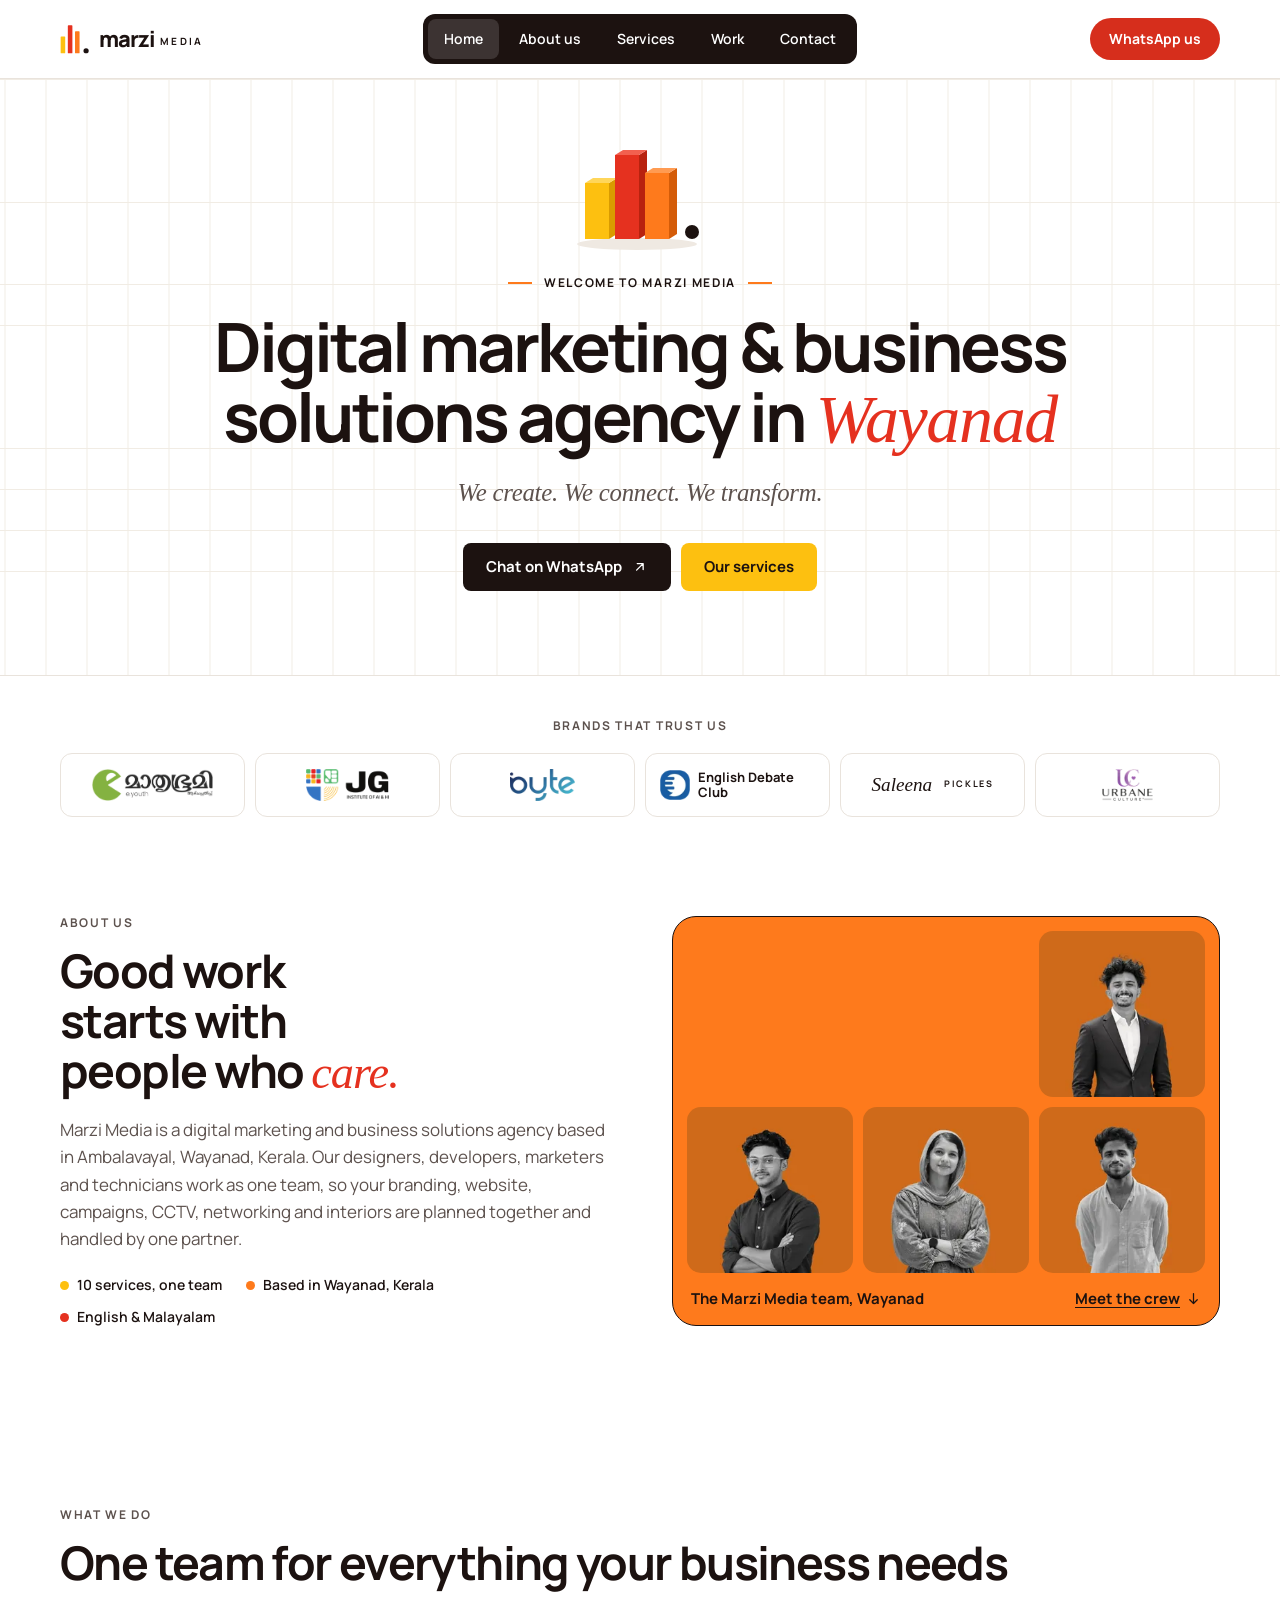
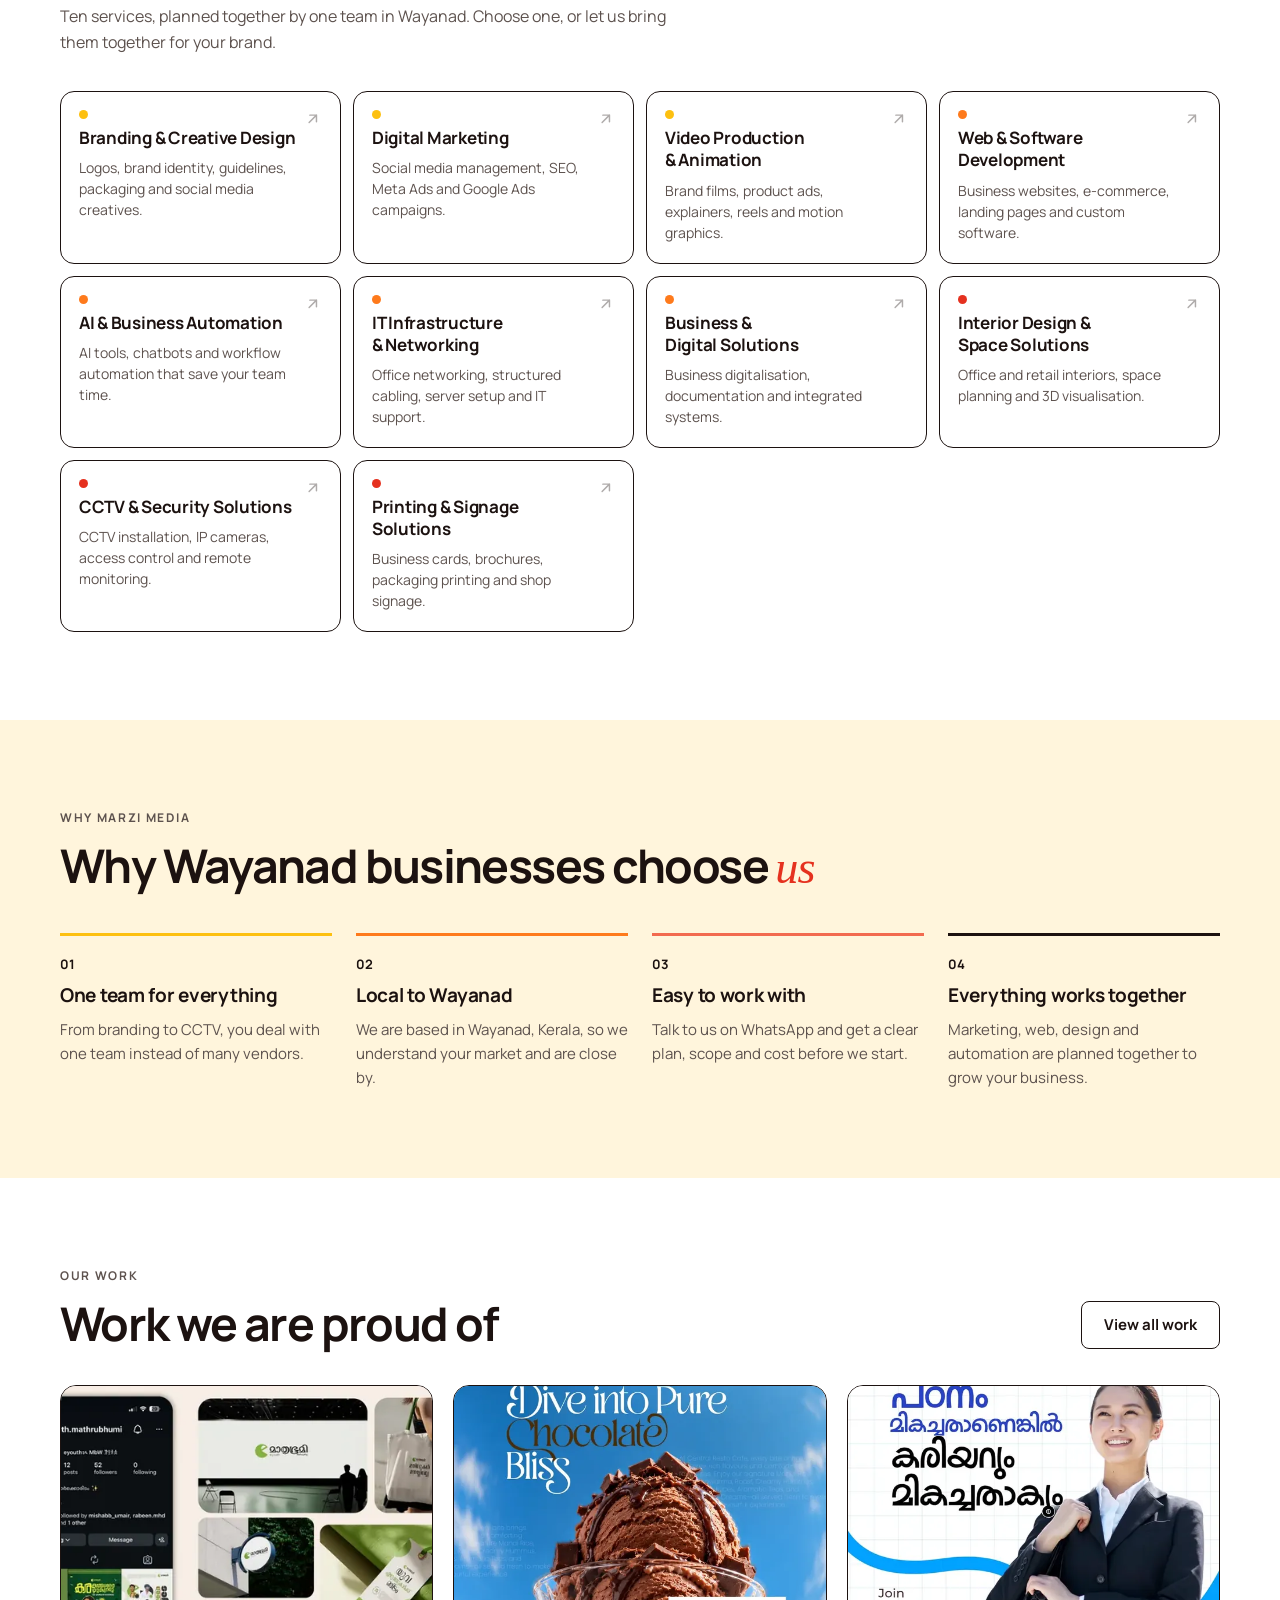
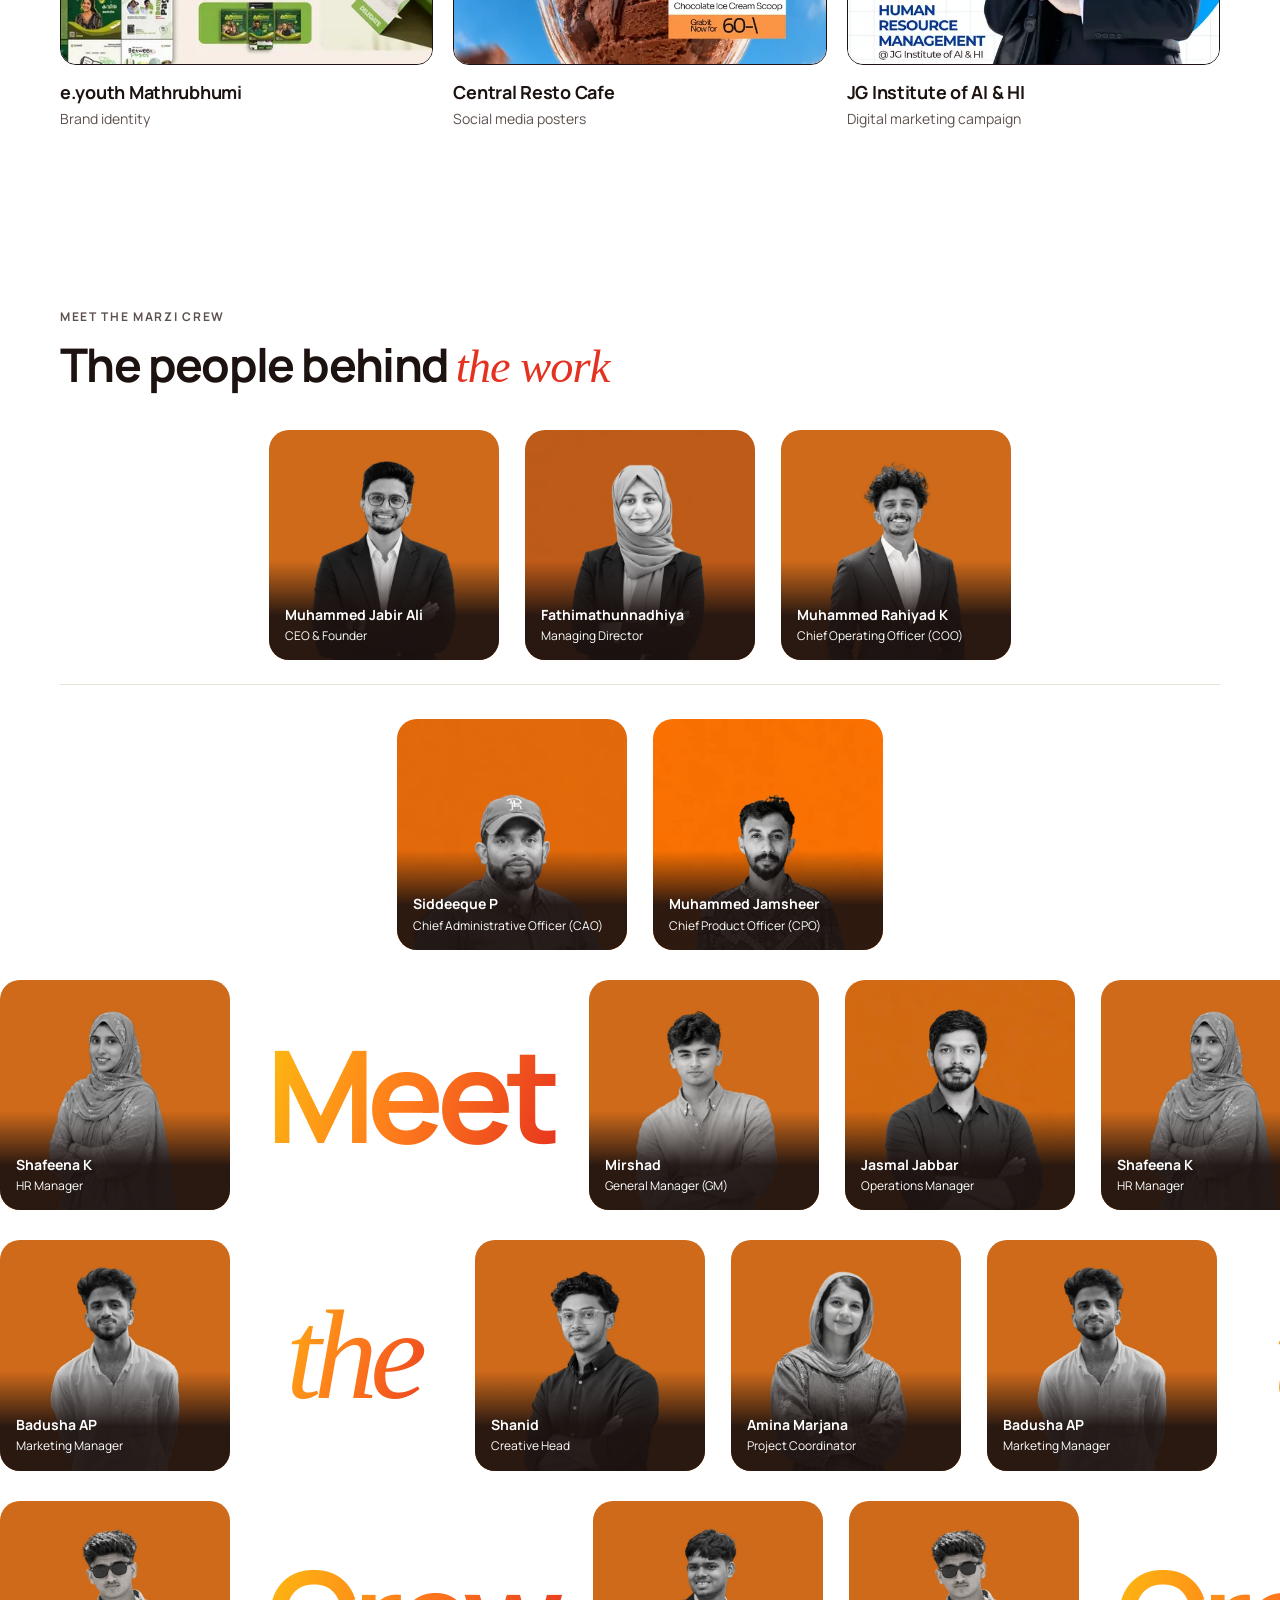
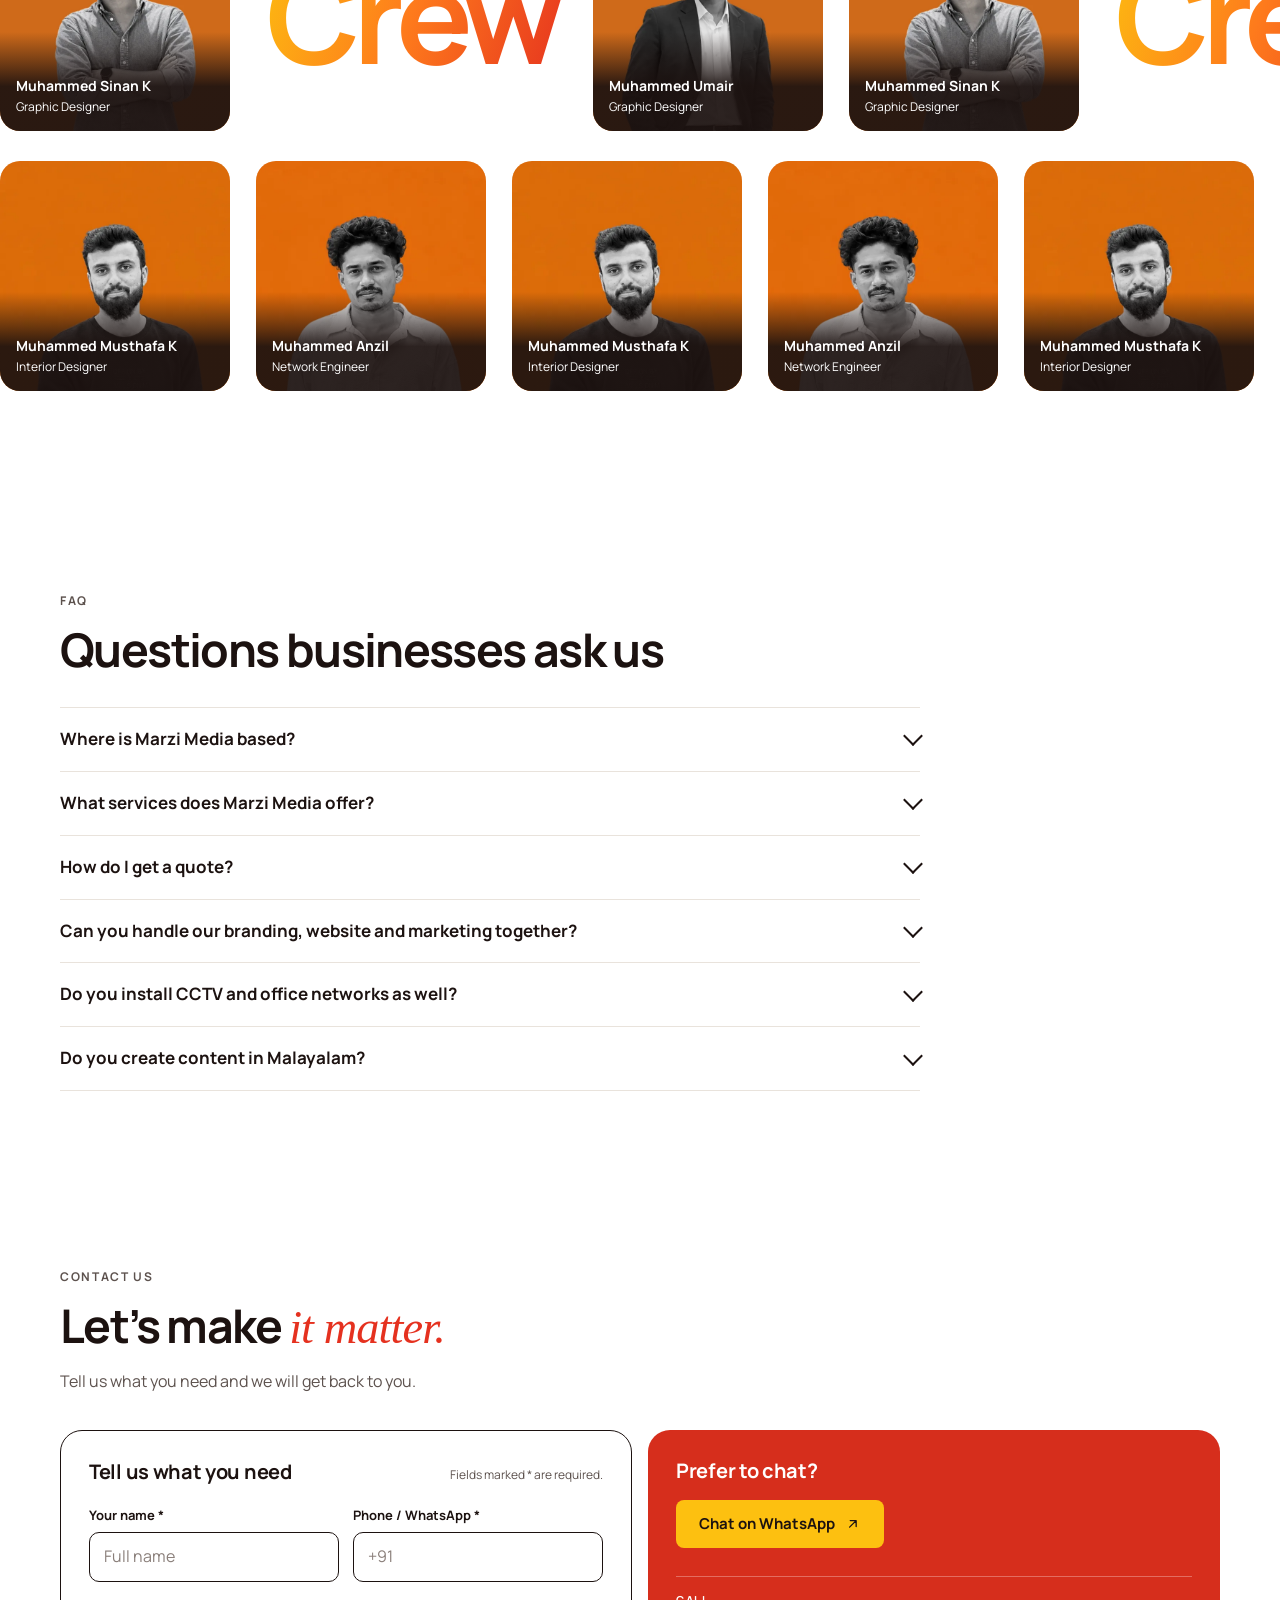
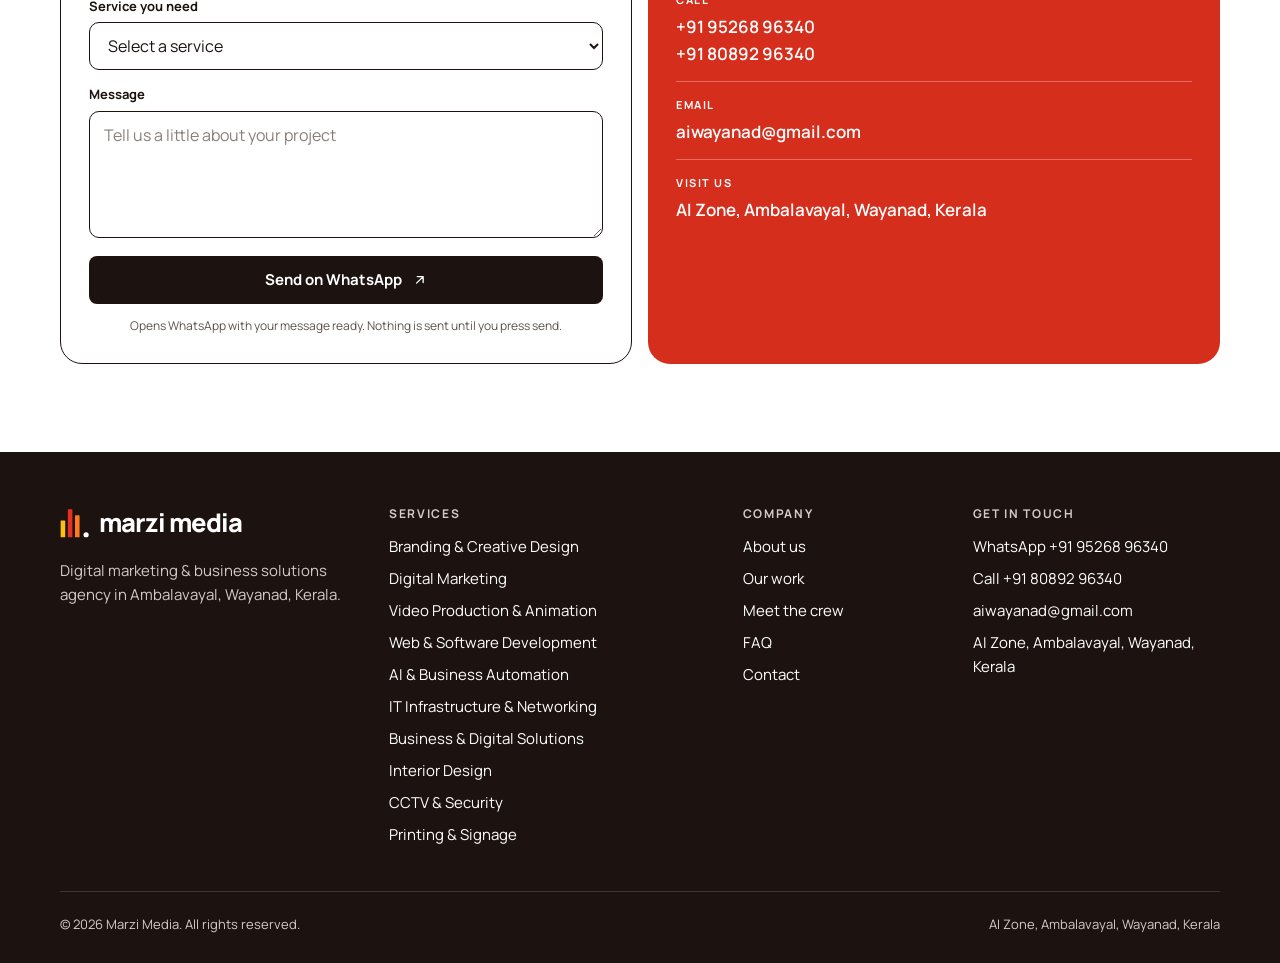
==== commit 0ce32395: "update UI" ====
--- a/index.html
+++ b/index.html
@@ -1,1491 +1,804 @@
 <!doctype html>
-<html lang="en">
+<html lang="en-IN">
   <head>
     <meta charset="utf-8" />
     <meta name="viewport" content="width=device-width, initial-scale=1" />
-    <meta name="theme-color" content="#f7f7f2" />
-    <title>Marzi Media — Creative Thinking. Intelligent Technology.</title>
+    <meta name="theme-color" content="#ffffff" />
+    <title>Digital Marketing &amp; Business Solutions in Wayanad | Marzi Media</title>
     <meta
       name="description"
-      content="Marzi Media is a design solutions and digital marketing agency in Ambalavayal, Wayanad, combining branding, digital marketing, web and software development, and complete business solutions."
+      content="Trusted digital marketing &amp; business solutions agency in Wayanad: branding, websites, graphic design, CCTV, signage, interiors, IT networking, AI &amp; video."
     />
+    <link rel="canonical" href="https://marzi.thejguniverse.com/" />
     <meta property="og:type" content="website" />
+    <meta property="og:site_name" content="Marzi Media" />
+    <meta property="og:locale" content="en_IN" />
+    <meta property="og:url" content="https://marzi.thejguniverse.com/" />
     <meta
       property="og:title"
-      content="Marzi Media — Creative Thinking. Intelligent Technology. Complete Business Solutions."
+      content="Marzi Media: Digital Marketing &amp; Business Solutions Agency in Wayanad"
     />
     <meta
       property="og:description"
-      content="One creative and technology partner, from brand identity to digital experiences to business solutions."
+      content="One team for branding, digital marketing, websites, video, CCTV, IT networking, signage and interiors in Wayanad, Kerala."
     />
-    <meta property="og:site_name" content="Marzi Media" />
-    <meta name="twitter:card" content="summary" />
+    <meta property="og:image" content="https://marzi.thejguniverse.com/assets/og-image.jpg" />
+    <meta property="og:image:width" content="1200" />
+    <meta property="og:image:height" content="630" />
+    <meta
+      property="og:image:alt"
+      content="Marzi Media: digital marketing and business solutions agency in Wayanad"
+    />
+    <meta name="twitter:card" content="summary_large_image" />
     <link rel="icon" type="image/svg+xml" href="assets/favicon.svg" />
+    <link rel="apple-touch-icon" href="assets/logo.png" />
     <link
       rel="preload"
-      href="assets/hero-glam-walk.webp"
-      as="image"
-      fetchpriority="high"
-    />
-    <link
-      rel="preload"
-      href="assets/manrope.ttf"
+      href="assets/manrope.woff2"
       as="font"
-      type="font/ttf"
+      type="font/woff2"
       crossorigin
     />
-    <link rel="stylesheet" href="styles.css" />
+    <link rel="stylesheet" href="home.css" />
     <script src="script.js" defer></script>
     <script type="application/ld+json">
       {
         "@context": "https://schema.org",
-        "@type": "Organization",
-        "name": "Marzi Media",
-        "description": "Design solutions and digital marketing agency offering branding, digital marketing, web and software development, video and motion design, printing and signage, and integrated business solutions.",
-        "telephone": "+91 95268 96340",
-        "email": "aiwayanad@gmail.com",
-        "address": {
-          "@type": "PostalAddress",
-          "addressLocality": "Ambalavayal",
-          "addressRegion": "Wayanad",
-          "addressCountry": "IN"
-        },
-        "contactPoint": [
+        "@graph": [
           {
-            "@type": "ContactPoint",
+            "@type": "ProfessionalService",
+            "@id": "https://marzi.thejguniverse.com/#business",
+            "name": "Marzi Media",
+            "url": "https://marzi.thejguniverse.com/",
+            "logo": "https://marzi.thejguniverse.com/assets/logo.png",
+            "image": "https://marzi.thejguniverse.com/assets/og-image.jpg",
+            "description": "Digital marketing and business solutions agency in Ambalavayal, Wayanad, Kerala, offering branding, digital marketing, websites and software, video production, AI automation, IT networking, CCTV, interior design, printing and signage.",
             "telephone": "+91 95268 96340",
-            "contactType": "customer service"
+            "email": "aiwayanad@gmail.com",
+            "address": {
+              "@type": "PostalAddress",
+              "streetAddress": "AI Zone",
+              "addressLocality": "Ambalavayal, Wayanad",
+              "addressRegion": "Kerala",
+              "addressCountry": "IN"
+            },
+            "areaServed": {
+              "@type": "AdministrativeArea",
+              "name": "Wayanad, Kerala"
+            },
+            "knowsLanguage": ["en", "ml"],
+            "contactPoint": [
+              {
+                "@type": "ContactPoint",
+                "telephone": "+91 95268 96340",
+                "contactType": "customer service",
+                "availableLanguage": ["English", "Malayalam"]
+              },
+              {
+                "@type": "ContactPoint",
+                "telephone": "+91 80892 96340",
+                "contactType": "customer service",
+                "availableLanguage": ["English", "Malayalam"]
+              }
+            ],
+            "hasOfferCatalog": {
+              "@type": "OfferCatalog",
+              "name": "Marzi Media services",
+              "itemListElement": [
+                { "@type": "Offer", "itemOffered": { "@type": "Service", "name": "Branding & Creative Design", "url": "https://marzi.thejguniverse.com/services/branding-creative-design.html" } },
+                { "@type": "Offer", "itemOffered": { "@type": "Service", "name": "Digital Marketing", "url": "https://marzi.thejguniverse.com/services/digital-marketing.html" } },
+                { "@type": "Offer", "itemOffered": { "@type": "Service", "name": "Video Production & Animation", "url": "https://marzi.thejguniverse.com/services/video-motion-design.html" } },
+                { "@type": "Offer", "itemOffered": { "@type": "Service", "name": "Web & Software Development", "url": "https://marzi.thejguniverse.com/services/web-software-development.html" } },
+                { "@type": "Offer", "itemOffered": { "@type": "Service", "name": "AI & Business Automation", "url": "https://marzi.thejguniverse.com/services/ai-business-automation.html" } },
+                { "@type": "Offer", "itemOffered": { "@type": "Service", "name": "IT Infrastructure & Networking", "url": "https://marzi.thejguniverse.com/services/it-networking.html" } },
+                { "@type": "Offer", "itemOffered": { "@type": "Service", "name": "Business & Digital Solutions", "url": "https://marzi.thejguniverse.com/services/business-digital-solutions.html" } },
+                { "@type": "Offer", "itemOffered": { "@type": "Service", "name": "Interior Design & Space Solutions", "url": "https://marzi.thejguniverse.com/services/interior-design.html" } },
+                { "@type": "Offer", "itemOffered": { "@type": "Service", "name": "CCTV & Security Solutions", "url": "https://marzi.thejguniverse.com/services/cctv-security.html" } },
+                { "@type": "Offer", "itemOffered": { "@type": "Service", "name": "Printing & Signage Solutions", "url": "https://marzi.thejguniverse.com/services/printing-signage.html" } }
+              ]
+            }
           },
           {
-            "@type": "ContactPoint",
-            "telephone": "+91 80892 96340",
-            "contactType": "customer service"
+            "@type": "WebSite",
+            "@id": "https://marzi.thejguniverse.com/#website",
+            "url": "https://marzi.thejguniverse.com/",
+            "name": "Marzi Media",
+            "inLanguage": "en-IN",
+            "publisher": { "@id": "https://marzi.thejguniverse.com/#business" }
+          },
+          {
+            "@type": "FAQPage",
+            "@id": "https://marzi.thejguniverse.com/#faq",
+            "mainEntity": [
+              {
+                "@type": "Question",
+                "name": "Where is Marzi Media based?",
+                "acceptedAnswer": { "@type": "Answer", "text": "Marzi Media is based at AI Zone, Ambalavayal, in Wayanad district, Kerala. Businesses anywhere in Wayanad, including Kalpetta, Sulthan Bathery and Mananthavady, can reach us on WhatsApp or by phone." }
+              },
+              {
+                "@type": "Question",
+                "name": "What services does Marzi Media offer?",
+                "acceptedAnswer": { "@type": "Answer", "text": "Ten services from one team: branding and creative design, digital marketing, video production and animation, web and software development, AI and business automation, IT infrastructure and networking, business and digital solutions, interior design, CCTV and security, and printing and signage." }
+              },
+              {
+                "@type": "Question",
+                "name": "How do I get a quote?",
+                "acceptedAnswer": { "@type": "Answer", "text": "Message us on WhatsApp or use the contact form. Tell us what you need and we will share a clear plan, scope and cost before any work starts." }
+              },
+              {
+                "@type": "Question",
+                "name": "Can you handle our branding, website and marketing together?",
+                "acceptedAnswer": { "@type": "Answer", "text": "Yes. One team plans your brand, website and campaigns together, so everything stays consistent and you deal with one partner instead of several vendors." }
+              },
+              {
+                "@type": "Question",
+                "name": "Do you install CCTV and office networks as well?",
+                "acceptedAnswer": { "@type": "Answer", "text": "Yes. Alongside design and marketing, our technology team plans and installs CCTV systems, office networks and structured cabling." }
+              },
+              {
+                "@type": "Question",
+                "name": "Do you create content in Malayalam?",
+                "acceptedAnswer": { "@type": "Answer", "text": "Yes. We create posters, ads and social media content in English and Malayalam, so your message reaches local customers in the language they use." }
+              }
+            ]
           }
         ]
       }
     </script>
   </head>
   <body>
-    <!-- UI icons are SVG symbols, not text characters: Manrope has no arrow or asterisk glyphs, and
-         the system fallback on Apple devices is the colour emoji font. Stroke and size come from .icon. -->
-    <svg class="icon-sprite" width="0" height="0" aria-hidden="true">
+    <svg class="icon-sprite" aria-hidden="true">
       <symbol id="icon-arrow-up-right" viewBox="0 0 24 24">
-        <path d="M6 18 18 6M8 6h10v10" />
-      </symbol>
-      <symbol id="icon-arrow-up" viewBox="0 0 24 24">
-        <path d="M12 20V4m-6 6 6-6 6 6" />
+        <path d="M7 17 17 7M8 7h9v9" />
       </symbol>
       <symbol id="icon-arrow-down" viewBox="0 0 24 24">
         <path d="M12 4v16m-6-6 6 6 6-6" />
       </symbol>
-      <symbol id="icon-asterisk" viewBox="0 0 24 24">
-        <path d="M12 3v18M3 12h18M5.64 5.64l12.72 12.72M18.36 5.64 5.64 18.36" />
-      </symbol>
-      <symbol id="icon-close" viewBox="0 0 24 24">
-        <path d="m6 6 12 12M18 6 6 18" />
-      </symbol>
-      <!-- Tool logos for the opening: Simple Icons (CC0). The marks
-           are trademarks of their owners and show the software the team works with. -->
-      <symbol id="tool-photoshop" viewBox="0 0 24 24">
-        <path d="M9.85 8.42c-.37-.15-.77-.21-1.18-.2-.26 0-.49 0-.68.01-.2-.01-.34 0-.41.01v3.36c.14.01.27.02.39.02h.53c.39 0 .78-.06 1.15-.18.32-.09.6-.28.82-.53.21-.25.31-.59.31-1.03.01-.31-.07-.62-.23-.89-.17-.26-.41-.46-.7-.57zM19.75.3H4.25C1.9.3 0 2.2 0 4.55v14.899c0 2.35 1.9 4.25 4.25 4.25h15.5c2.35 0 4.25-1.9 4.25-4.25V4.55C24 2.2 22.1.3 19.75.3zm-7.391 11.65c-.399.56-.959.98-1.609 1.22-.68.25-1.43.34-2.25.34-.24 0-.4 0-.5-.01s-.24-.01-.43-.01v3.209c.01.07-.04.131-.11.141H5.52c-.08 0-.12-.041-.12-.131V6.42c0-.07.03-.11.1-.11.17 0 .33 0 .56-.01.24-.01.49-.01.76-.02s.56-.01.87-.02c.31-.01.61-.01.91-.01.82 0 1.5.1 2.06.31.5.17.96.45 1.34.82.32.32.57.71.73 1.14.149.42.229.85.229 1.3.001.86-.199 1.57-.6 2.13zm7.091 3.89c-.28.4-.671.709-1.12.891-.49.209-1.09.318-1.811.318-.459 0-.91-.039-1.359-.129-.35-.061-.7-.17-1.02-.32-.07-.039-.121-.109-.111-.189v-1.74c0-.029.011-.07.041-.09.029-.02.06-.01.09.01.39.23.8.391 1.24.49.379.1.779.15 1.18.15.38 0 .65-.051.83-.141.16-.07.27-.24.27-.42 0-.141-.08-.27-.24-.4-.16-.129-.489-.279-.979-.471-.51-.18-.979-.42-1.42-.719-.31-.221-.569-.51-.761-.85-.159-.32-.239-.67-.229-1.021 0-.43.12-.84.341-1.21.25-.4.619-.72 1.049-.92.469-.239 1.059-.349 1.769-.349.41 0 .83.03 1.24.09.3.04.59.12.86.23.039.01.08.05.1.09.01.04.02.08.02.12v1.63c0 .04-.02.08-.05.1-.09.02-.14.02-.18 0-.3-.16-.62-.27-.96-.34-.37-.08-.74-.13-1.12-.13-.2-.01-.41.02-.601.07-.129.03-.24.1-.31.2-.05.08-.08.18-.08.27s.04.18.101.26c.09.11.209.2.34.27.229.12.47.23.709.33.541.18 1.061.43 1.541.73.33.209.6.49.789.83.16.318.24.67.23 1.029.011.471-.129.94-.389 1.331z" />
-      </symbol>
-      <symbol id="tool-illustrator" viewBox="0 0 24 24">
-        <path d="M10.53 10.73c-.1-.31-.19-.61-.29-.92-.1-.31-.19-.6-.27-.89-.08-.28-.15-.54-.22-.78h-.02c-.09.43-.2.86-.34 1.29-.15.48-.3.98-.46 1.48-.14.51-.29.98-.44 1.4h2.54c-.06-.211-.14-.46-.23-.721-.09-.269-.18-.559-.27-.859zM19.75.3H4.25C1.9.3 0 2.2 0 4.55v14.9c0 2.35 1.9 4.25 4.25 4.25h15.5c2.35 0 4.25-1.9 4.25-4.25V4.55C24 2.2 22.1.3 19.75.3zM14.7 16.83h-2.091c-.069.01-.139-.04-.159-.11l-.82-2.38H7.91l-.76 2.35c-.02.09-.1.15-.19.141H5.08c-.11 0-.14-.061-.11-.18L8.19 7.38c.03-.1.06-.21.1-.33.04-.21.06-.43.06-.65-.01-.05.03-.1.08-.11h2.59c.08 0 .12.03.13.08l3.65 10.3c.03.109 0 .16-.1.16zm3.4-.15c0 .11-.039.16-.129.16H16.01c-.1 0-.15-.061-.15-.16v-7.7c0-.1.041-.14.131-.14h1.98c.09 0 .129.05.129.14v7.7zm-.209-9.03c-.231.24-.571.37-.911.35-.33.01-.65-.12-.891-.35-.23-.25-.35-.58-.34-.92-.01-.34.12-.66.359-.89.242-.23.562-.35.892-.35.391 0 .689.12.91.35.22.24.34.56.33.89.01.34-.11.67-.349.92z" />
-      </symbol>
-      <symbol id="tool-canva" viewBox="0 0 24 24">
-        <path d="M12 0C5.373 0 0 5.373 0 12s5.373 12 12 12 12-5.373 12-12S18.627 0 12 0zM6.962 7.68c.754 0 1.337.549 1.405 1.2.069.583-.171 1.097-.822 1.406-.343.171-.48.172-.549.069-.034-.069 0-.137.069-.206.617-.514.617-.926.548-1.508-.034-.378-.308-.618-.583-.618-1.2 0-2.914 2.674-2.674 4.629.103.754.549 1.646 1.509 1.646.308 0 .65-.103.96-.24.5-.264.799-.47 1.097-.8-.073-.885.704-2.046 1.851-2.046.515 0 .926.205.96.583.068.514-.377.582-.514.582s-.378-.034-.378-.17c-.034-.138.309-.07.275-.378-.035-.206-.24-.274-.446-.274-.72 0-1.131.994-1.029 1.611.035.275.172.549.447.549.205 0 .514-.31.617-.755.068-.308.343-.514.583-.514.102 0 .17.034.205.171v.138c-.034.137-.137.548-.102.651 0 .069.034.171.17.171.092 0 .436-.18.777-.459.117-.59.253-1.298.253-1.357.034-.24.137-.48.617-.48.103 0 .171.034.205.171v.138l-.136.617c.445-.583 1.097-.994 1.508-.994.172 0 .309.102.309.274 0 .103 0 .274-.069.446-.137.377-.309.96-.412 1.474 0 .137.035.274.207.274.171 0 .685-.206 1.096-.754l.007-.004c-.002-.068-.007-.134-.007-.202 0-.411.035-.754.104-.994.068-.274.411-.514.617-.514.103 0 .205.069.205.171 0 .035 0 .103-.034.137-.137.446-.24.857-.24 1.269 0 .24.034.582.102.788 0 .034.035.069.07.069.068 0 .548-.445.89-1.028-.308-.206-.48-.549-.48-.96 0-.72.446-1.097.858-1.097.343 0 .617.24.617.72 0 .308-.103.65-.274.96h.102a.77.77 0 0 0 .584-.24.293.293 0 0 1 .134-.117c.335-.425.83-.74 1.41-.74.48 0 .924.205.959.582.068.515-.378.618-.515.618l-.002-.002c-.138 0-.377-.035-.377-.172 0-.137.309-.068.274-.376-.034-.206-.24-.275-.446-.275-.686 0-1.13.891-1.028 1.611.034.275.171.583.445.583.206 0 .515-.308.652-.754.068-.274.343-.514.583-.514.103 0 .17.034.205.171 0 .069 0 .206-.137.652-.17.308-.171.48-.137.617.034.274.171.48.309.583.034.034.068.102.068.102 0 .069-.034.138-.137.138-.034 0-.068 0-.103-.035-.514-.205-.72-.548-.789-.891-.205.24-.445.377-.72.377-.445 0-.89-.411-.96-.926a1.609 1.609 0 0 1 .075-.649c-.203.13-.422.203-.623.203h-.17c-.447.652-.927 1.098-1.27 1.303a.896.896 0 0 1-.377.104c-.068 0-.171-.035-.205-.104-.095-.152-.156-.392-.193-.667-.481.527-1.145.805-1.453.805-.343 0-.548-.206-.582-.55v-.376c.102-.754.377-1.2.377-1.337a.074.074 0 0 0-.069-.07c-.24 0-1.028.824-1.166 1.373l-.103.445c-.068.309-.377.515-.582.515-.103 0-.172-.035-.206-.172v-.137l.046-.233c-.435.31-.87.508-1.075.508-.308 0-.48-.172-.514-.412-.206.274-.445.412-.754.412-.352 0-.696-.24-.862-.593-.244.275-.523.553-.852.764-.48.309-1.028.549-1.68.549-.582 0-1.097-.309-1.371-.583-.412-.377-.651-.96-.686-1.509-.205-1.68.823-3.84 2.4-4.8.378-.205.755-.343 1.132-.343zm9.77 3.291c-.104 0-.172.172-.172.343 0 .274.137.583.309.755a1.74 1.74 0 0 0 .102-.583c0-.343-.137-.515-.24-.515z" />
-      </symbol>
-      <symbol id="tool-figma" viewBox="0 0 24 24">
-        <path d="M15.852 8.981h-4.588V0h4.588c2.476 0 4.49 2.014 4.49 4.49s-2.014 4.491-4.49 4.491zM12.735 7.51h3.117c1.665 0 3.019-1.355 3.019-3.019s-1.355-3.019-3.019-3.019h-3.117V7.51zm0 1.471H8.148c-2.476 0-4.49-2.014-4.49-4.49S5.672 0 8.148 0h4.588v8.981zm-4.587-7.51c-1.665 0-3.019 1.355-3.019 3.019s1.354 3.02 3.019 3.02h3.117V1.471H8.148zm4.587 15.019H8.148c-2.476 0-4.49-2.014-4.49-4.49s2.014-4.49 4.49-4.49h4.588v8.98zM8.148 8.981c-1.665 0-3.019 1.355-3.019 3.019s1.355 3.019 3.019 3.019h3.117V8.981H8.148zM8.172 24c-2.489 0-4.515-2.014-4.515-4.49s2.014-4.49 4.49-4.49h4.588v4.441c0 2.503-2.047 4.539-4.563 4.539zm-.024-7.51a3.023 3.023 0 0 0-3.019 3.019c0 1.665 1.365 3.019 3.044 3.019 1.705 0 3.093-1.376 3.093-3.068v-2.97H8.148zm7.704 0h-.098c-2.476 0-4.49-2.014-4.49-4.49s2.014-4.49 4.49-4.49h.098c2.476 0 4.49 2.014 4.49 4.49s-2.014 4.49-4.49 4.49zm-.097-7.509c-1.665 0-3.019 1.355-3.019 3.019s1.355 3.019 3.019 3.019h.098c1.665 0 3.019-1.355 3.019-3.019s-1.355-3.019-3.019-3.019h-.098z" />
-      </symbol>
-      <symbol id="tool-meta" viewBox="0 0 24 24">
-        <path d="M6.915 4.03c-1.968 0-3.683 1.28-4.871 3.113C.704 9.208 0 11.883 0 14.449c0 .706.07 1.369.21 1.973a6.624 6.624 0 0 0 .265.86 5.297 5.297 0 0 0 .371.761c.696 1.159 1.818 1.927 3.593 1.927 1.497 0 2.633-.671 3.965-2.444.76-1.012 1.144-1.626 2.663-4.32l.756-1.339.186-.325c.061.1.121.196.183.3l2.152 3.595c.724 1.21 1.665 2.556 2.47 3.314 1.046.987 1.992 1.22 3.06 1.22 1.075 0 1.876-.355 2.455-.843a3.743 3.743 0 0 0 .81-.973c.542-.939.861-2.127.861-3.745 0-2.72-.681-5.357-2.084-7.45-1.282-1.912-2.957-2.93-4.716-2.93-1.047 0-2.088.467-3.053 1.308-.652.57-1.257 1.29-1.82 2.05-.69-.875-1.335-1.547-1.958-2.056-1.182-.966-2.315-1.303-3.454-1.303zm10.16 2.053c1.147 0 2.188.758 2.992 1.999 1.132 1.748 1.647 4.195 1.647 6.4 0 1.548-.368 2.9-1.839 2.9-.58 0-1.027-.23-1.664-1.004-.496-.601-1.343-1.878-2.832-4.358l-.617-1.028a44.908 44.908 0 0 0-1.255-1.98c.07-.109.141-.224.211-.327 1.12-1.667 2.118-2.602 3.358-2.602zm-10.201.553c1.265 0 2.058.791 2.675 1.446.307.327.737.871 1.234 1.579l-1.02 1.566c-.757 1.163-1.882 3.017-2.837 4.338-1.191 1.649-1.81 1.817-2.486 1.817-.524 0-1.038-.237-1.383-.794-.263-.426-.464-1.13-.464-2.046 0-2.221.63-4.535 1.66-6.088.454-.687.964-1.226 1.533-1.533a2.264 2.264 0 0 1 1.088-.285z" />
-      </symbol>
-      <symbol id="tool-googleads" viewBox="0 0 24 24">
-        <path d="M3.9998 22.9291C1.7908 22.9291 0 21.1383 0 18.9293s1.7908-3.9998 3.9998-3.9998 3.9998 1.7908 3.9998 3.9998-1.7908 3.9998-3.9998 3.9998zm19.4643-6.0004L15.4632 3.072C14.3586 1.1587 11.9121.5028 9.9988 1.6074S7.4295 5.1585 8.5341 7.0718l8.0009 13.8567c1.1046 1.9133 3.5511 2.5679 5.4644 1.4646 1.9134-1.1046 2.568-3.5511 1.4647-5.4644zM7.5137 4.8438L1.5645 15.1484A4.5 4.5 0 0 1 4 14.4297c2.5597-.0075 4.6248 2.1585 4.4941 4.7148l3.2168-5.5723-3.6094-6.25c-.4499-.7793-.6322-1.6394-.5878-2.4784z" />
-      </symbol>
-      <symbol id="tool-instagram" viewBox="0 0 24 24">
-        <path d="M7.0301.084c-1.2768.0602-2.1487.264-2.911.5634-.7888.3075-1.4575.72-2.1228 1.3877-.6652.6677-1.075 1.3368-1.3802 2.127-.2954.7638-.4956 1.6365-.552 2.914-.0564 1.2775-.0689 1.6882-.0626 4.947.0062 3.2586.0206 3.6671.0825 4.9473.061 1.2765.264 2.1482.5635 2.9107.308.7889.72 1.4573 1.388 2.1228.6679.6655 1.3365 1.0743 2.1285 1.38.7632.295 1.6361.4961 2.9134.552 1.2773.056 1.6884.069 4.9462.0627 3.2578-.0062 3.668-.0207 4.9478-.0814 1.28-.0607 2.147-.2652 2.9098-.5633.7889-.3086 1.4578-.72 2.1228-1.3881.665-.6682 1.0745-1.3378 1.3795-2.1284.2957-.7632.4966-1.636.552-2.9124.056-1.2809.0692-1.6898.063-4.948-.0063-3.2583-.021-3.6668-.0817-4.9465-.0607-1.2797-.264-2.1487-.5633-2.9117-.3084-.7889-.72-1.4568-1.3876-2.1228C21.2982 1.33 20.628.9208 19.8378.6165 19.074.321 18.2017.1197 16.9244.0645 15.6471.0093 15.236-.005 11.977.0014 8.718.0076 8.31.0215 7.0301.0839m.1402 21.6932c-1.17-.0509-1.8053-.2453-2.2287-.408-.5606-.216-.96-.4771-1.3819-.895-.422-.4178-.6811-.8186-.9-1.378-.1644-.4234-.3624-1.058-.4171-2.228-.0595-1.2645-.072-1.6442-.079-4.848-.007-3.2037.0053-3.583.0607-4.848.05-1.169.2456-1.805.408-2.2282.216-.5613.4762-.96.895-1.3816.4188-.4217.8184-.6814 1.3783-.9003.423-.1651 1.0575-.3614 2.227-.4171 1.2655-.06 1.6447-.072 4.848-.079 3.2033-.007 3.5835.005 4.8495.0608 1.169.0508 1.8053.2445 2.228.408.5608.216.96.4754 1.3816.895.4217.4194.6816.8176.9005 1.3787.1653.4217.3617 1.056.4169 2.2263.0602 1.2655.0739 1.645.0796 4.848.0058 3.203-.0055 3.5834-.061 4.848-.051 1.17-.245 1.8055-.408 2.2294-.216.5604-.4763.96-.8954 1.3814-.419.4215-.8181.6811-1.3783.9-.4224.1649-1.0577.3617-2.2262.4174-1.2656.0595-1.6448.072-4.8493.079-3.2045.007-3.5825-.006-4.848-.0608M16.953 5.5864A1.44 1.44 0 1 0 18.39 4.144a1.44 1.44 0 0 0-1.437 1.4424M5.8385 12.012c.0067 3.4032 2.7706 6.1557 6.173 6.1493 3.4026-.0065 6.157-2.7701 6.1506-6.1733-.0065-3.4032-2.771-6.1565-6.174-6.1498-3.403.0067-6.156 2.771-6.1496 6.1738M8 12.0077a4 4 0 1 1 4.008 3.9921A3.9996 3.9996 0 0 1 8 12.0077" />
-      </symbol>
-      <symbol id="tool-premiere" viewBox="0 0 24 24">
-        <path d="M10.15 8.42a2.93 2.93 0 00-1.18-.2 13.9 13.9 0 00-1.09.02v3.36l.39.02h.53c.39 0 .78-.06 1.15-.18.32-.09.6-.28.82-.53.21-.25.31-.59.31-1.03a1.45 1.45 0 00-.93-1.46zM19.75.3H4.25A4.25 4.25 0 000 4.55v14.9c0 2.35 1.9 4.25 4.25 4.25h15.5c2.35 0 4.25-1.9 4.25-4.25V4.55C24 2.2 22.1.3 19.75.3zm-7.09 11.65c-.4.56-.96.98-1.61 1.22-.68.25-1.43.34-2.25.34l-.5-.01-.43-.01v3.21a.12.12 0 01-.11.14H5.82c-.08 0-.12-.04-.12-.13V6.42c0-.07.03-.11.1-.11l.56-.01.76-.02.87-.02.91-.01c.82 0 1.5.1 2.06.31.5.17.96.45 1.34.82.32.32.57.71.73 1.14.15.42.23.85.23 1.3 0 .86-.2 1.57-.6 2.13zm6.82-3.15v1.95c0 .08-.05.11-.16.11a4.35 4.35 0 00-1.92.37c-.19.09-.37.21-.51.37v5.1c0 .1-.04.14-.13.14h-1.97a.14.14 0 01-.16-.12v-5.58l-.01-.75-.02-.78c0-.23-.02-.45-.04-.68a.1.1 0 01.07-.11h1.78c.1 0 .18.07.2.16a3.03 3.03 0 01.13.92c.3-.35.67-.64 1.08-.86a3.1 3.1 0 011.52-.39c.07-.01.13.04.14.11v.04z" />
+      <symbol id="icon-chat" viewBox="0 0 24 24">
+        <path d="M20.5 11.6a8.4 8.4 0 0 1-12.2 7.5L3.5 20.5l1.5-4.6a8.4 8.4 0 1 1 15.5-4.3Z" />
       </symbol>
     </svg>
     <a class="skip-link" href="#main">Skip to content</a>
+
     <header class="site-header">
-      <div class="container nav-wrap">
-        <div class="brand-lockup">
-          <a class="brand" href="#home" aria-label="Marzi Media, back to top">
-            <svg class="brand-mark" viewBox="0 0 46 46" aria-hidden="true">
-              <rect x="1" y="19" width="7" height="26" rx="1" fill="#f5d63e" />
-              <rect x="12" y="2" width="7" height="43" rx="1" fill="#ed4438" />
-              <rect x="23" y="11" width="7" height="34" rx="1" fill="#f47a20" />
-              <circle cx="40" cy="41" r="4" fill="currentColor" />
-            </svg>
-          </a>
-          <!-- The wordmark rolls to the chapter being read. The chapter links announce the same location with aria-current. -->
-          <div class="chapter-ticker" aria-hidden="true">
-            <div class="chapter-ticker-track">
-              <span class="ticker-item brand-name"
-                >MARZI<span>MEDIA</span></span
-              >
-              <span class="ticker-item"
-                ><strong>Our work</strong><small>CHAPTER 01</small></span
-              >
-              <span class="ticker-item"
-                ><strong>What we do</strong><small>CHAPTER 02</small></span
-              >
-              <span class="ticker-item"
-                ><strong>About us</strong><small>CHAPTER 03</small></span
-              >
-              <span class="ticker-item"
-                ><strong>Why Marzi</strong><small>CHAPTER 04</small></span
-              >
-              <span class="ticker-item"
-                ><strong>Let’s talk</strong><small>CHAPTER 05</small></span
-              >
-            </div>
-          </div>
-        </div>
-        <div class="header-actions">
-          <a class="nav-cta" href="#contact"
-            >Let’s talk <span aria-hidden="true"><svg class="icon" width="24" height="24" aria-hidden="true"><use href="#icon-arrow-up-right" /></svg></span></a
-          >
-          <button
-            class="menu-toggle"
-            type="button"
-            aria-label="Open chapter menu"
-            aria-haspopup="dialog"
-            aria-controls="site-menu"
-            aria-expanded="false"
-          >
-            <span class="menu-progress" aria-hidden="true"
-              ><span class="menu-progress-half is-right"><span></span></span
-              ><span class="menu-progress-half is-left"><span></span></span
-            ></span>
-            <svg class="star-icon" viewBox="0 0 24 24" aria-hidden="true">
-              <path class="spoke spoke-v" d="M12 3v18" />
-              <path class="spoke spoke-h" d="M3 12h18" />
-              <path class="spoke" d="m5.64 5.64 12.72 12.72" />
-              <path class="spoke" d="m18.36 5.64-12.72 12.72" />
-            </svg>
-          </button>
-        </div>
+      <div class="container header-inner">
+        <a class="brand" href="./">
+          <svg class="brand-mark" viewBox="0 0 46 46" aria-hidden="true">
+            <rect x="1" y="19" width="7" height="26" rx="1" fill="#fdc010" />
+            <rect x="12" y="2" width="7" height="43" rx="1" fill="#e5311f" />
+            <rect x="23" y="11" width="7" height="34" rx="1" fill="#fe7a1c" />
+            <circle cx="40" cy="41" r="4" fill="#1c1210" />
+          </svg>
+          <span class="brand-name">marzi <small>MEDIA</small></span>
+        </a>
+        <nav class="main-nav" aria-label="Primary">
+          <ul>
+            <li><a href="./" aria-current="page">Home</a></li>
+            <li><a href="#about">About us</a></li>
+            <li><a href="#services">Services</a></li>
+            <li><a href="work.html">Work</a></li>
+            <li><a href="#contact">Contact</a></li>
+          </ul>
+        </nav>
+        <a class="button button-red header-cta" href="https://wa.me/919526896340">WhatsApp us</a>
       </div>
     </header>
 
-    <!-- Chapter rail: plain links that work without JavaScript. Fill lines show reading progress. -->
-    <nav class="chapter-rail" aria-label="Chapters">
-      <ol>
-        <li>
-          <a href="#work"
-            ><span class="rail-number">01</span>
-            <span class="rail-label">Our work</span
-            ><span class="rail-line" aria-hidden="true"
-              ><span class="rail-fill"></span></span
-          ></a>
-        </li>
-        <li>
-          <a href="#services"
-            ><span class="rail-number">02</span>
-            <span class="rail-label">What we do</span
-            ><span class="rail-line" aria-hidden="true"
-              ><span class="rail-fill"></span></span
-          ></a>
-        </li>
-        <li>
-          <a href="#about"
-            ><span class="rail-number">03</span>
-            <span class="rail-label">About us</span
-            ><span class="rail-line" aria-hidden="true"
-              ><span class="rail-fill"></span></span
-          ></a>
-        </li>
-        <li>
-          <a href="#why"
-            ><span class="rail-number">04</span>
-            <span class="rail-label">Why Marzi</span
-            ><span class="rail-line" aria-hidden="true"
-              ><span class="rail-fill"></span></span
-          ></a>
-        </li>
-        <li>
-          <a href="#contact"
-            ><span class="rail-number">05</span>
-            <span class="rail-label">Let’s talk</span
-            ><span class="rail-line" aria-hidden="true"
-              ><span class="rail-fill"></span></span
-          ></a>
-        </li>
-      </ol>
-    </nav>
-
-    <!-- Opening: the brand mark stands in space above a "Welcome to Marzi Media" lockup, ringed by
-         the tools the team works with. On scroll the mark splits apart to reveal what the studio
-         makes, each tool docks beside the discipline it serves, and then everything gathers under
-         "One partner. Every business solution." Decorative only; the hero below carries the same
-         message for everyone. -->
-    <div class="opening" aria-hidden="true">
-      <div class="opening-stage">
-        <!-- Each line's pieces of the mark: yellow, red and orange slabs, and the dot. The empty
-             data-slot spans reserve the places where the tool cards dock. -->
-        <p class="opening-words">
-          <span class="opening-kicker">A creative studio for</span>
-          <span class="opening-line" style="--line: 0"
-            ><span
-              ><i class="is-yellow"></i>Branding.<span class="tool-slots"
-                ><span data-slot="photoshop"></span
-                ><span data-slot="illustrator"></span
-                ><span data-slot="canva"></span></span></span
-          ></span>
-          <span class="opening-line" style="--line: 1"
-            ><span
-              ><i class="is-red"></i>Websites.<span class="tool-slots"
-                ><span data-slot="figma"></span></span></span
-          ></span>
-          <span class="opening-line" style="--line: 2"
-            ><span
-              ><i class="is-orange"></i>Campaigns.<span class="tool-slots"
-                ><span data-slot="meta"></span
-                ><span data-slot="googleads"></span
-                ><span data-slot="instagram"></span></span></span
-          ></span>
-          <span class="opening-line" style="--line: 3"
-            ><span
-              ><i class="is-dot"></i>Video.<span class="tool-slots"
-                ><span data-slot="premiere"></span></span></span
-          ></span>
-        </p>
-        <!-- The brand line rises word by word once the disciplines lift away; the tools gather in
-             one row beneath it. -->
-        <p class="opening-quote">
-          <span class="quote-line"
-            ><span class="quote-word" style="--i: 0"><span>One</span></span>
-            <span class="quote-word" style="--i: 1"><span>partner.</span></span></span
-          >
-          <span class="quote-line is-accent"
-            ><span class="quote-word" style="--i: 2"><span>Every</span></span>
-            <span class="quote-word" style="--i: 3"><span>business</span></span>
-            <span class="quote-word" style="--i: 4"><span>solution.</span></span></span
-          >
-          <span class="quote-tools"
-            ><span data-slot="photoshop"></span><span data-slot="illustrator"></span
-            ><span data-slot="canva"></span><span data-slot="figma"></span
-            ><span data-slot="meta"></span><span data-slot="googleads"></span
-            ><span data-slot="instagram"></span><span data-slot="premiere"></span
-          ></span>
-        </p>
-        <div class="opening-sway">
-          <div class="opening-scene">
-            <div class="opening-plane">
-              <span class="opening-guide is-cap"></span>
-              <span class="opening-guide is-base"></span>
-            </div>
-            <div class="opening-floor"></div>
-            <div class="opening-piece is-yellow">
-              <div class="opening-float">
-                <div class="opening-bar"><i class="face is-front"></i><i class="face is-right"></i><i class="face is-left"></i><i class="face is-top"></i><i class="face is-bottom"></i></div>
-              </div>
-            </div>
-            <div class="opening-piece is-red">
-              <div class="opening-float">
-                <div class="opening-bar"><i class="face is-front"></i><i class="face is-right"></i><i class="face is-left"></i><i class="face is-top"></i><i class="face is-bottom"></i></div>
-              </div>
-            </div>
-            <div class="opening-piece is-orange">
-              <div class="opening-float">
-                <div class="opening-bar"><i class="face is-front"></i><i class="face is-right"></i><i class="face is-left"></i><i class="face is-top"></i><i class="face is-bottom"></i></div>
-              </div>
-            </div>
-            <div class="opening-piece is-dot">
-              <div class="opening-float">
-                <svg class="opening-orbit" viewBox="0 0 100 100">
-                  <path class="orbit-cross" d="M0 50h100M50 0v100" />
-                  <circle cx="50" cy="50" r="48" />
-                </svg>
-                <span class="opening-dot"></span>
-              </div>
-            </div>
-          </div>
-        </div>
-        <!-- Welcome lockup under the mark. "WELCOME TO" fades in while the slabs grow; "MARZI MEDIA"
-             rises out of its baseline rule as the dot lands, and sinks back into it on scroll. -->
-        <div class="opening-welcome">
-          <p class="welcome-kicker">
-            <span style="--i: 0">W</span><span style="--i: 1">e</span
-            ><span style="--i: 2">l</span><span style="--i: 3">c</span
-            ><span style="--i: 4">o</span><span style="--i: 5">m</span
-            ><span style="--i: 6">e</span><span style="--i: 7">&nbsp;</span
-            ><span style="--i: 8">t</span><span style="--i: 9">o</span>
-          </p>
-          <p class="welcome-name">
-            <span class="welcome-word"
-              ><span style="--i: 0">M</span><span style="--i: 1">A</span
-              ><span style="--i: 2">R</span><span style="--i: 3">Z</span
-              ><span style="--i: 4">I</span></span
-            >
-            <span class="welcome-word"
-              ><span style="--i: 5">M</span><span style="--i: 6">E</span
-              ><span style="--i: 7">D</span><span style="--i: 8">I</span
-              ><span style="--i: 9">A</span></span
-            >
-          </p>
-        </div>
-        <!-- Tools the team works with. On desktop they float on an ellipse around the lockup
-             (--cx, --cy: position on it; --i: entrance order; --depth: pointer parallax). --d and
-             --q stagger the flights to the discipline slots and the quote row; --arc bends the path.
-             Logos are single-colour SVG symbols; each takes its brand colour on hover. -->
-        <div class="opening-tools">
-          <span
-            class="tool"
-            data-tool="photoshop"
-            style="--i: 0; --cx: -0.85; --cy: -0.53; --d: 0.1; --q: 0; --depth: 1.2; --arc: -1"
-            ><span class="tool-float"
-              ><span class="tool-card" data-name="Photoshop" style="--brand: #31a8ff"
-                ><svg width="24" height="24"><use href="#tool-photoshop" /></svg></span></span
-          ></span>
-          <span
-            class="tool"
-            data-tool="illustrator"
-            style="--i: 2; --cx: -0.98; --cy: -0.21; --d: 0.125; --q: 1; --depth: 0.8; --arc: -0.8"
-            ><span class="tool-float"
-              ><span class="tool-card" data-name="Illustrator" style="--brand: #ff9a00"
-                ><svg width="24" height="24"><use href="#tool-illustrator" /></svg></span></span
-          ></span>
-          <span
-            class="tool"
-            data-tool="canva"
-            style="--i: 4; --cx: -0.98; --cy: 0.21; --d: 0.15; --q: 2; --depth: 1; --arc: -0.6"
-            ><span class="tool-float"
-              ><span class="tool-card" data-name="Canva" style="--brand: #00c4cc"
-                ><svg width="24" height="24"><use href="#tool-canva" /></svg></span></span
-          ></span>
-          <span
-            class="tool"
-            data-tool="figma"
-            style="--i: 6; --cx: -0.85; --cy: 0.53; --d: 0.17; --q: 3; --depth: 1.3; --arc: -0.5"
-            ><span class="tool-float"
-              ><span class="tool-card" data-name="Figma" style="--brand: #f24e1e"
-                ><svg width="24" height="24"><use href="#tool-figma" /></svg></span></span
-          ></span>
-          <span
-            class="tool"
-            data-tool="meta"
-            style="--i: 1; --cx: 0.85; --cy: -0.53; --d: 0.24; --q: 4; --depth: 1.1; --arc: -0.6"
-            ><span class="tool-float"
-              ><span class="tool-card" data-name="Meta Business Suite" style="--brand: #0467df"
-                ><svg width="24" height="24"><use href="#tool-meta" /></svg></span></span
-          ></span>
-          <span
-            class="tool"
-            data-tool="googleads"
-            style="--i: 3; --cx: 0.98; --cy: -0.21; --d: 0.265; --q: 5; --depth: 0.8; --arc: -0.4"
-            ><span class="tool-float"
-              ><span class="tool-card" data-name="Google Ads" style="--brand: #4285f4"
-                ><svg width="24" height="24"><use href="#tool-googleads" /></svg></span></span
-          ></span>
-          <span
-            class="tool"
-            data-tool="instagram"
-            style="--i: 5; --cx: 0.98; --cy: 0.21; --d: 0.29; --q: 6; --depth: 1.2; --arc: 0.4"
-            ><span class="tool-float"
-              ><span class="tool-card" data-name="Instagram" style="--brand: #ff0069"
-                ><svg width="24" height="24"><use href="#tool-instagram" /></svg></span></span
-          ></span>
-          <span
-            class="tool"
-            data-tool="premiere"
-            style="--i: 7; --cx: 0.85; --cy: 0.53; --d: 0.31; --q: 7; --depth: 0.9; --arc: 0.6"
-            ><span class="tool-float"
-              ><span class="tool-card" data-name="Premiere Pro" style="--brand: #9999ff"
-                ><svg width="24" height="24"><use href="#tool-premiere" /></svg></span></span
-          ></span>
-        </div>
-        <div class="opening-meta container">
-          <span><span class="opening-star"><svg class="icon" width="24" height="24" aria-hidden="true"><use href="#icon-asterisk" /></svg></span> Creative × digital studio</span>
-          <span class="opening-cue"><span class="opening-cue-line"></span>Scroll</span>
-          <span>Ambalavayal · Wayanad</span>
-        </div>
-      </div>
-    </div>
-
     <main id="main">
-      <!-- A custom composition of real website, identity and social work from the supplied portfolio. -->
-      <section class="hero container" id="home" aria-labelledby="hero-title">
-        <div class="hero-copy" data-stagger>
-          <p class="eyebrow" data-reveal="up">
-            <span class="tiny-star" aria-hidden="true"><svg class="icon" width="24" height="24" aria-hidden="true"><use href="#icon-asterisk" /></svg></span> CREATIVE.
-            TECHNOLOGY. BUSINESS SOLUTIONS.
-          </p>
+      <section class="hero" aria-labelledby="hero-title">
+        <div class="container hero-inner">
+          <svg class="hero-mark" viewBox="0 0 150 110" aria-hidden="true">
+            <ellipse cx="72" cy="101" rx="60" ry="6" fill="#efe9e2" />
+            <g class="bar bar-1">
+              <path d="M20 40h24v56H20z" fill="#fdc010" />
+              <path d="m44 40 8-5v56l-8 5z" fill="#d99b00" />
+              <path d="m20 40 8-5h24l-8 5z" fill="#ffd65a" />
+            </g>
+            <g class="bar bar-2">
+              <path d="M50 12h24v84H50z" fill="#e5311f" />
+              <path d="m74 12 8-5v84l-8 5z" fill="#b8220f" />
+              <path d="m50 12 8-5h24l-8 5z" fill="#f2604f" />
+            </g>
+            <g class="bar bar-3">
+              <path d="M80 30h24v66H80z" fill="#fe7a1c" />
+              <path d="m104 30 8-5v66l-8 5z" fill="#d45c08" />
+              <path d="m80 30 8-5h24l-8 5z" fill="#ff9b52" />
+            </g>
+            <circle class="mark-dot" cx="127" cy="89" r="7" fill="#1c1210" />
+          </svg>
+          <p class="eyebrow">Welcome to Marzi Media</p>
           <h1 id="hero-title">
-            <span class="headline-line"><span>We create.</span></span
-            ><br /><span class="headline-line"><span>We connect.</span></span
-            ><br /><span class="headline-line hero-title-accent"
-              ><span>We transform.</span></span
-            >
+            Digital marketing &amp; business solutions agency in
+            <span class="accent">Wayanad</span>
           </h1>
-          <p class="hero-description" data-reveal="up">
-            From powerful brand identities and digital experiences to
-            intelligent technology and business solutions, we help
-            businesses move forward.
-          </p>
-          <div class="hero-actions" data-reveal="up">
-            <a class="button button-dark" href="#services"
-              >Explore our services <span aria-hidden="true"><svg class="icon" width="24" height="24" aria-hidden="true"><use href="#icon-arrow-up-right" /></svg></span></a
-            ><a class="text-link" href="#contact"
-              >Start a project <span aria-hidden="true"><svg class="icon" width="24" height="24" aria-hidden="true"><use href="#icon-arrow-up-right" /></svg></span></a
-            >
-          </div>
-          <div class="hero-signoff" data-reveal="up">
-            <span class="signoff-line"></span>
-            <p>Creative thinking. Intelligent technology.<br /><strong>Complete business solutions.</strong></p>
-          </div>
-        </div>
-        <div class="hero-art" data-reveal="up">
-          <div class="art-topline">
-            <span>CREATIVE × DIGITAL</span><span>SELECTED CAPABILITIES</span>
-          </div>
-          <div
-            class="hero-studio"
-            role="group"
-            aria-label="Marzi Media website, branding and social campaign work"
-          >
-            <div class="studio-heading">
-              <p>Creative thinking.<br /><span>Digital form.</span></p>
-              <span class="studio-mark" aria-hidden="true"><svg class="icon" width="24" height="24" aria-hidden="true"><use href="#icon-asterisk" /></svg></span>
-            </div>
-            <figure class="hero-browser">
-              <figcaption class="browser-chrome">
-                <span class="browser-dots" aria-hidden="true"
-                  ><i></i><i></i><i></i
-                ></span>
-                <span>Glam Walk · Website design</span>
-                <span aria-hidden="true"><svg class="icon" width="24" height="24" aria-hidden="true"><use href="#icon-arrow-up-right" /></svg></span>
-              </figcaption>
+          <p class="hero-tagline">We create. We connect. We transform.</p>
+          <div class="hero-actions">
+            <a class="button button-dark" href="https://wa.me/919526896340"
+              >Chat on WhatsApp
+              <svg class="icon" aria-hidden="true"><use href="#icon-arrow-up-right" /></svg></a
+            ><a class="button button-yellow" href="#services">Our services</a>
+          </div>
+        </div>
+      </section>
+
+      <section class="clients" aria-labelledby="clients-title">
+        <div class="container">
+          <h2 class="eyebrow" id="clients-title">Brands that trust us</h2>
+          <ul class="client-list">
+            <li>
               <img
-                src="assets/hero-glam-walk.webp"
-                width="1100"
-                height="527"
-                alt="Glam Walk website design showing a product catalog with shopping cards"
-                fetchpriority="high"
-              />
-            </figure>
-            <figure class="hero-brand">
-              <figcaption>
-                BRAND IDENTITY <span aria-hidden="true"><svg class="icon" width="24" height="24" aria-hidden="true"><use href="#icon-arrow-up-right" /></svg></span>
-              </figcaption>
-              <img
-                src="assets/english-debate.webp"
-                width="1280"
-                height="694"
-                alt="English Debate Club’s blue identity across digital and printed touchpoints"
+                src="assets/clients/eyouth-mathrubhumi-80.webp"
+                alt="e.youth Mathrubhumi logo"
+                width="303"
+                height="80"
+                loading="lazy"
                 decoding="async"
               />
-            </figure>
-            <figure class="hero-social">
-              <div class="social-screen">
-                <img
-                  src="assets/eyouth.webp"
-                  width="1280"
-                  height="694"
-                  alt="e.youth Mathrubhumi social campaign portfolio shown on a phone"
-                  decoding="async"
-                />
-              </div>
-              <figcaption>SOCIAL & CONTENT</figcaption>
-            </figure>
-            <div class="studio-footnote" aria-hidden="true">
-              <span class="studio-dot"></span> DIFFERENT DISCIPLINES. ONE
-              CREATIVE PARTNER.
-            </div>
-          </div>
-          <a class="hero-project" href="#work">
-            <span
-              ><small>BRANDING / WEBSITES / CONTENT</small
-              ><strong>One brand. Every digital touchpoint.</strong></span
-            >
-            <span class="circle-arrow" aria-hidden="true"><svg class="icon" width="24" height="24" aria-hidden="true"><use href="#icon-arrow-up-right" /></svg></span>
-          </a>
-        </div>
-        <div class="hero-bottom" data-reveal="fade">
-          <span>STRATEGY MEETS A LITTLE CREATIVE INSTINCT.</span
-          ><a href="#clients"
-            >A scroll worth taking <span aria-hidden="true"><svg class="icon" width="24" height="24" aria-hidden="true"><use href="#icon-arrow-down" /></svg></span></a
-          >
-        </div>
-      </section>
-
-      <section class="clients" id="clients" aria-label="Selected clients">
-        <div class="container">
-          <p class="eyebrow">GOOD COMPANY. GREAT COLLABORATIONS.</p>
-          <!-- Logos are cut from the supplied portfolio artwork (pages 6, 8, 10, 13, 26). Saleena
-               Pickles has no standalone logo in the portfolio, so it stays as type. -->
-          <div class="client-list">
-            <img
-              class="client-logo client-eyouth"
-              src="assets/clients/eyouth-mathrubhumi.webp"
-              alt="e.youth Mathrubhumi"
-              width="606"
-              height="160"
-              loading="lazy"
-              decoding="async"
-            /><img
-              class="client-logo client-jg"
-              src="assets/clients/jg-institute.webp"
-              alt="JG Institute of AI & HI"
-              width="411"
-              height="160"
-              loading="lazy"
-              decoding="async"
-            /><img
-              class="client-logo client-byte"
-              src="assets/clients/byte.webp"
-              alt="Byte"
-              width="325"
-              height="160"
-              loading="lazy"
-              decoding="async"
-            /><span class="client-edc"
-              ><img
-                src="assets/clients/english-debate-club.webp"
-                alt=""
-                width="159"
-                height="160"
+            </li>
+            <li>
+              <img
+                src="assets/clients/jg-institute-80.webp"
+                alt="JG Institute of AI &amp; HI logo"
+                width="206"
+                height="80"
                 loading="lazy"
                 decoding="async"
-              />English<br />Debate Club</span
-            ><span class="client-saleena">Saleena <small>PICKLES</small></span
-            ><img
-              class="client-logo client-urbane"
-              src="assets/clients/urbane-culture.webp"
-              alt="Urbane Culture"
-              width="251"
-              height="160"
-              loading="lazy"
-              decoding="async"
-            />
-          </div>
+              />
+            </li>
+            <li>
+              <img
+                src="assets/clients/byte-80.webp"
+                alt="Byte logo"
+                width="162"
+                height="80"
+                loading="lazy"
+                decoding="async"
+              />
+            </li>
+            <li class="client-mark">
+              <img
+                src="assets/clients/english-debate-club-80.webp"
+                alt=""
+                width="80"
+                height="80"
+                loading="lazy"
+                decoding="async"
+              />English Debate Club
+            </li>
+            <li class="client-saleena">Saleena <small>PICKLES</small></li>
+            <li>
+              <img
+                src="assets/clients/urbane-culture-80.webp"
+                alt="Urbane Culture logo"
+                width="126"
+                height="80"
+                loading="lazy"
+                decoding="async"
+              />
+            </li>
+          </ul>
         </div>
       </section>
 
-      <section
-        class="section container work-section"
-        id="work"
-        aria-labelledby="work-title"
-      >
-        <!-- Masked lines rise in sequence as the section enters; they are plain text without JavaScript. -->
-        <div class="section-heading">
-          <div>
-            <p class="eyebrow work-eyebrow">
-              <span class="mask-line"><span>01</span></span>
-              <span class="mask-line"><span>/</span></span>
-              <span class="mask-line"><span>SELECTED WORK</span></span>
-            </p>
-            <h2 id="work-title">
-              <span class="mask-line"><span>Different brands.</span></span
-              ><br /><span class="mask-line"
-                ><span>Same <span class="serif">obsession.</span></span></span
-              >
-            </h2>
-          </div>
-          <p>
-            Thoughtful ideas. Distinctive execution.<br />A few stories we’ve
-            helped bring to life.
-          </p>
-        </div>
-        <div class="work-grid">
-          <article
-            class="project"
-            id="project-eyouth"
-            style="--i: 0; --card-bg: #8cc63f; --card-ink: #16230b; --card-soft: #2c4214; --card-accent: #0b3d1d; --image-focus: 0%"
-          >
-            <button
-              class="project-image"
-              type="button"
-              data-project="eyouth"
-              aria-label="View e.youth Mathrubhumi brand identity"
-            >
-              <img
-                src="assets/eyouth.webp"
-                alt="Green e.youth Mathrubhumi identity across social media, stationery and tote bags"
-                width="1280"
-                height="694"
-                loading="lazy"
-              />
-            </button>
-            <div class="project-meta">
-              <p class="project-kicker">
-                <span>01</span>Brand identity
-              </p>
-              <h3>e.youth Mathrubhumi</h3>
-              <ul class="project-tags" aria-label="Services">
-                <li>Logo design</li>
-                <li>Brand identity</li>
-                <li>Social media</li>
-                <li>Merchandise</li>
-              </ul>
-              <p class="project-summary">
-                A cohesive green visual identity, explored across social media, stationery and merchandise.
-              </p>
-              <span class="project-badge" aria-hidden="true">
-                <svg viewBox="0 0 120 120">
-                  <path
-                    id="badge-path-eyouth"
-                    d="M60 60m-43 0a43 43 0 1 1 86 0a43 43 0 1 1-86 0"
-                    fill="none"
-                  />
-                  <text>
-                    <textPath href="#badge-path-eyouth" textLength="258">
-                      VIEW PROJECT • VIEW PROJECT •
-                    </textPath>
-                  </text>
-                </svg>
-                <span class="project-badge-arrow"><svg class="icon" width="24" height="24" aria-hidden="true"><use href="#icon-arrow-up-right" /></svg></span>
-              </span>
-            </div>
-          </article>
-          <article
-            class="project"
-            id="project-central-resto"
-            style="--i: 1; --card-bg: #3a2416; --card-ink: #f7f7f2; --card-soft: #d9c4ae; --card-accent: #f2b25c"
-          >
-            <button
-              class="project-image"
-              type="button"
-              data-project="central-resto"
-              aria-label="View Central Resto Cafe poster design project"
-            >
-              <img
-                src="assets/central-resto-cafe.webp"
-                alt="Central Resto Cafe chocolate ice cream poster with product photography and pricing"
-                width="960"
-                height="1200"
-                loading="lazy"
-              />
-            </button>
-            <div class="project-meta">
-              <p class="project-kicker">
-                <span>02</span>Graphic design
-              </p>
-              <h3>Central Resto Cafe</h3>
-              <ul class="project-tags" aria-label="Services">
-                <li>Poster design</li>
-                <li>Food photography</li>
-                <li>Social media</li>
-              </ul>
-              <p class="project-summary">
-                Appetite-led social posters for a Wayanad cafe, pairing bold
-                product photography with clear, confident typography.
-              </p>
-              <span class="project-badge" aria-hidden="true">
-                <svg viewBox="0 0 120 120">
-                  <path
-                    id="badge-path-central-resto"
-                    d="M60 60m-43 0a43 43 0 1 1 86 0a43 43 0 1 1-86 0"
-                    fill="none"
-                  />
-                  <text>
-                    <textPath href="#badge-path-central-resto" textLength="258">
-                      VIEW PROJECT • VIEW PROJECT •
-                    </textPath>
-                  </text>
-                </svg>
-                <span class="project-badge-arrow"><svg class="icon" width="24" height="24" aria-hidden="true"><use href="#icon-arrow-up-right" /></svg></span>
-              </span>
-            </div>
-          </article>
-          <article
-            class="project"
-            id="project-jg-institute"
-            style="--i: 2; --card-bg: #0f2744; --card-ink: #f7f7f2; --card-soft: #b9c9dd; --card-accent: #5aa7e8"
-          >
-            <button
-              class="project-image"
-              type="button"
-              data-project="jg-institute"
-              aria-label="View JG Institute of AI & HI campaign design project"
-            >
-              <img
-                src="assets/jg-institute-hr.webp"
-                alt="JG Institute of AI & HI Human Resource Management course poster"
-                width="960"
-                height="1280"
-                loading="lazy"
-              />
-            </button>
-            <div class="project-meta">
-              <p class="project-kicker">
-                <span>03</span>Digital marketing
-              </p>
-              <h3>JG Institute of AI &amp; HI</h3>
-              <ul class="project-tags" aria-label="Services">
-                <li>Poster design</li>
-                <li>Campaign design</li>
-                <li>Social media</li>
-              </ul>
-              <p class="project-summary">
-                Recruitment and course-launch posters for an AI and HI
-                training institute, built for clarity across busy social feeds.
-              </p>
-              <span class="project-badge" aria-hidden="true">
-                <svg viewBox="0 0 120 120">
-                  <path
-                    id="badge-path-jg-institute"
-                    d="M60 60m-43 0a43 43 0 1 1 86 0a43 43 0 1 1-86 0"
-                    fill="none"
-                  />
-                  <text>
-                    <textPath href="#badge-path-jg-institute" textLength="258">
-                      VIEW PROJECT • VIEW PROJECT •
-                    </textPath>
-                  </text>
-                </svg>
-                <span class="project-badge-arrow"><svg class="icon" width="24" height="24" aria-hidden="true"><use href="#icon-arrow-up-right" /></svg></span>
-              </span>
-            </div>
-          </article>
-        </div>
-        <div class="work-note" data-reveal="fade">
-          <span>Every brand has a story. Let’s make yours the next one.</span
-          ><a class="text-link" href="#contact"
-            >Start something good <span aria-hidden="true"><svg class="icon" width="24" height="24" aria-hidden="true"><use href="#icon-arrow-up-right" /></svg></span></a
-          >
-        </div>
-      </section>
-
-      <section
-        class="services section"
-        id="services"
-        aria-labelledby="services-title"
-      >
-        <div class="container services-layout">
-          <div class="services-intro">
-            <p class="eyebrow">02 / WHAT WE DO</p>
-            <h2 id="services-title">
-              Everything your business<br />needs to <span class="serif">move forward.</span>
+      <section class="section" id="about" aria-labelledby="about-title">
+        <div class="container about-grid">
+          <div class="about-copy">
+            <p class="eyebrow">About us</p>
+            <h2 id="about-title">
+              Good work starts with people who <span class="accent">care.</span>
             </h2>
             <p>
-              Ten divisions under three pillars: Creative, Technology, and
-              Business Spaces &amp; Solutions. One partner, every stage of
-              your brand's growth.
+              Marzi Media is a digital marketing and business solutions agency
+              based in Ambalavayal, Wayanad, Kerala. Our designers, developers,
+              marketers and technicians work as one team, so your branding,
+              website, campaigns, CCTV, networking and interiors are planned
+              together and handled by one partner.
             </p>
-            <a class="button button-light" href="#contact"
-              >Find your solution <span aria-hidden="true"><svg class="icon" width="24" height="24" aria-hidden="true"><use href="#icon-arrow-up-right" /></svg></span></a
-            >
-            <div class="service-progress" aria-hidden="true"><span></span></div>
-            <span class="service-asterisk" aria-hidden="true"><svg class="icon" width="24" height="24" aria-hidden="true"><use href="#icon-asterisk" /></svg></span>
-          </div>
-          <div class="service-grid">
-            <article class="service-card">
-              <a class="service-card-image" href="services/branding-creative-design.html">
-                <span class="service-card-tag is-real">Real project</span>
-                <img src="assets/eyouth.webp" alt="" width="1280" height="694" loading="lazy" />
-              </a>
-              <div class="service-card-body">
-                <p class="service-card-kicker"><span>01</span>Branding &amp; Creative Design</p>
-                <p class="service-card-desc">Building distinctive brand identities and visual experiences that make businesses memorable.</p>
-                <a class="service-card-cta" href="services/branding-creative-design.html"
-                  >Explore this service <span aria-hidden="true"><svg class="icon" width="24" height="24" aria-hidden="true"><use href="#icon-arrow-up-right" /></svg></span></a
-                >
-              </div>
-            </article>
-            <article class="service-card">
-              <a class="service-card-image" href="services/digital-marketing.html">
-                <span class="service-card-tag is-real">Real project</span>
-                <img src="assets/jg-institute-hr.webp" alt="" width="960" height="1280" loading="lazy" />
-              </a>
-              <div class="service-card-body">
-                <p class="service-card-kicker"><span>02</span>Digital Marketing</p>
-                <p class="service-card-desc">Strategic digital marketing solutions that connect brands with audiences and drive measurable growth.</p>
-                <a class="service-card-cta" href="services/digital-marketing.html"
-                  >Explore this service <span aria-hidden="true"><svg class="icon" width="24" height="24" aria-hidden="true"><use href="#icon-arrow-up-right" /></svg></span></a
-                >
-              </div>
-            </article>
-            <article class="service-card">
-              <a class="service-card-image" href="services/web-software-development.html">
-                <span class="service-card-tag is-real">Real project</span>
-                <img src="assets/hero-glam-walk.webp" alt="" width="1100" height="527" loading="lazy" />
-              </a>
-              <div class="service-card-body">
-                <p class="service-card-kicker"><span>03</span>Web &amp; Software Development</p>
-                <p class="service-card-desc">Creating modern websites, digital platforms, and intelligent software experiences for businesses.</p>
-                <a class="service-card-cta" href="services/web-software-development.html"
-                  >Explore this service <span aria-hidden="true"><svg class="icon" width="24" height="24" aria-hidden="true"><use href="#icon-arrow-up-right" /></svg></span></a
-                >
-              </div>
-            </article>
-            <article class="service-card">
-              <a class="service-card-image" href="services/video-motion-design.html">
-                <span class="service-card-tag is-illustrative">Illustrative</span>
-                <img src="assets/service-video.webp" alt="" width="900" height="600" loading="lazy" />
-              </a>
-              <div class="service-card-body">
-                <p class="service-card-kicker"><span>04</span>Video Production &amp; Motion Design</p>
-                <p class="service-card-desc">Cinematic videos and motion graphics that bring brand stories to life, from concept to final cut.</p>
-                <a class="service-card-cta" href="services/video-motion-design.html"
-                  >Explore this service <span aria-hidden="true"><svg class="icon" width="24" height="24" aria-hidden="true"><use href="#icon-arrow-up-right" /></svg></span></a
-                >
-              </div>
-            </article>
-            <article class="service-card">
-              <a class="service-card-image" href="services/ai-business-automation.html">
-                <span class="service-card-tag is-illustrative">Illustrative</span>
-                <img src="assets/service-ai.webp" alt="" width="900" height="601" loading="lazy" />
-              </a>
-              <div class="service-card-body">
-                <p class="service-card-kicker"><span>05</span>AI &amp; Business Automation</p>
-                <p class="service-card-desc">Intelligent automation and AI-powered tools that streamline workflows and free up your team's time.</p>
-                <a class="service-card-cta" href="services/ai-business-automation.html"
-                  >Explore this service <span aria-hidden="true"><svg class="icon" width="24" height="24" aria-hidden="true"><use href="#icon-arrow-up-right" /></svg></span></a
-                >
-              </div>
-            </article>
-            <article class="service-card">
-              <a class="service-card-image" href="services/it-networking.html">
-                <span class="service-card-tag is-illustrative">Illustrative</span>
-                <img src="assets/service-networking.webp" alt="" width="900" height="601" loading="lazy" />
-              </a>
-              <div class="service-card-body">
-                <p class="service-card-kicker"><span>06</span>IT Infrastructure &amp; Networking</p>
-                <p class="service-card-desc">Reliable networking, structured cabling, and IT infrastructure that keeps your business running smoothly.</p>
-                <a class="service-card-cta" href="services/it-networking.html"
-                  >Explore this service <span aria-hidden="true"><svg class="icon" width="24" height="24" aria-hidden="true"><use href="#icon-arrow-up-right" /></svg></span></a
-                >
-              </div>
-            </article>
-            <article class="service-card">
-              <a class="service-card-image" href="services/cctv-security.html">
-                <span class="service-card-tag is-illustrative">Illustrative</span>
-                <img src="assets/service-cctv.webp" alt="" width="900" height="675" loading="lazy" />
-              </a>
-              <div class="service-card-body">
-                <p class="service-card-kicker"><span>07</span>CCTV &amp; Security Solutions</p>
-                <p class="service-card-desc">Professional surveillance and monitoring systems that keep your premises and people secure.</p>
-                <a class="service-card-cta" href="services/cctv-security.html"
-                  >Explore this service <span aria-hidden="true"><svg class="icon" width="24" height="24" aria-hidden="true"><use href="#icon-arrow-up-right" /></svg></span></a
-                >
-              </div>
-            </article>
-            <article class="service-card">
-              <a class="service-card-image" href="services/interior-design.html">
-                <span class="service-card-tag is-illustrative">Illustrative</span>
-                <img src="assets/service-interior.webp" alt="" width="900" height="1265" loading="lazy" />
-              </a>
-              <div class="service-card-body">
-                <p class="service-card-kicker"><span>08</span>Interior Design &amp; Space Solutions</p>
-                <p class="service-card-desc">Commercial and retail interiors, planned and visualized for spaces that work as hard as your brand.</p>
-                <a class="service-card-cta" href="services/interior-design.html"
-                  >Explore this service <span aria-hidden="true"><svg class="icon" width="24" height="24" aria-hidden="true"><use href="#icon-arrow-up-right" /></svg></span></a
-                >
-              </div>
-            </article>
-            <article class="service-card">
-              <a class="service-card-image" href="services/printing-signage.html">
-                <span class="service-card-tag is-real">Real project</span>
-                <img src="assets/saleena.webp" alt="" width="1280" height="720" loading="lazy" />
-              </a>
-              <div class="service-card-body">
-                <p class="service-card-kicker"><span>09</span>Printing &amp; Signage Solutions</p>
-                <p class="service-card-desc">Premium print, packaging, and signage that carry your brand confidently into the physical world.</p>
-                <a class="service-card-cta" href="services/printing-signage.html"
-                  >Explore this service <span aria-hidden="true"><svg class="icon" width="24" height="24" aria-hidden="true"><use href="#icon-arrow-up-right" /></svg></span></a
-                >
-              </div>
-            </article>
-            <article class="service-card">
-              <a class="service-card-image" href="services/business-digital-solutions.html">
-                <span class="service-card-tag is-illustrative">Illustrative</span>
-                <img src="assets/service-business.webp" alt="" width="900" height="600" loading="lazy" />
-              </a>
-              <div class="service-card-body">
-                <p class="service-card-kicker"><span>10</span>Business &amp; Digital Solutions</p>
-                <p class="service-card-desc">Digital transformation, documentation, and integrated systems that move your operations forward.</p>
-                <a class="service-card-cta" href="services/business-digital-solutions.html"
-                  >Explore this service <span aria-hidden="true"><svg class="icon" width="24" height="24" aria-hidden="true"><use href="#icon-arrow-up-right" /></svg></span></a
-                >
-              </div>
-            </article>
-          </div>
+            <ul class="fact-list">
+              <li><span class="dot" aria-hidden="true"></span>10 services, one team</li>
+              <li><span class="dot dot-orange" aria-hidden="true"></span>Based in Wayanad, Kerala</li>
+              <li><span class="dot dot-red" aria-hidden="true"></span>English &amp; Malayalam</li>
+            </ul>
+          </div>
+          <figure class="team-collage">
+            <img src="assets/crew-web/muhammed-jabir-ali-240.webp" srcset="assets/crew-web/muhammed-jabir-ali-240.webp 240w, assets/crew-web/muhammed-jabir-ali.webp 640w" sizes="(min-width: 1000px) 170px, 30vw" alt="" width="640" height="640" loading="lazy" decoding="async" />
+            <img src="assets/crew-web/fathimathunnadhiya-240.webp" srcset="assets/crew-web/fathimathunnadhiya-240.webp 240w, assets/crew-web/fathimathunnadhiya.webp 640w" sizes="(min-width: 1000px) 170px, 30vw" alt="" width="640" height="640" loading="lazy" decoding="async" />
+            <img src="assets/crew-web/muhammed-rahiyad-k-240.webp" srcset="assets/crew-web/muhammed-rahiyad-k-240.webp 240w, assets/crew-web/muhammed-rahiyad-k.webp 640w" sizes="(min-width: 1000px) 170px, 30vw" alt="" width="640" height="640" loading="lazy" decoding="async" />
+            <img src="assets/crew-web/shanid-240.webp" srcset="assets/crew-web/shanid-240.webp 240w, assets/crew-web/shanid.webp 640w" sizes="(min-width: 1000px) 170px, 30vw" alt="" width="640" height="640" loading="lazy" decoding="async" />
+            <img src="assets/crew-web/amina-marjana-240.webp" srcset="assets/crew-web/amina-marjana-240.webp 240w, assets/crew-web/amina-marjana.webp 640w" sizes="(min-width: 1000px) 170px, 30vw" alt="" width="640" height="640" loading="lazy" decoding="async" />
+            <img src="assets/crew-web/badusha-ap-240.webp" srcset="assets/crew-web/badusha-ap-240.webp 240w, assets/crew-web/badusha-ap.webp 640w" sizes="(min-width: 1000px) 170px, 30vw" alt="" width="640" height="640" loading="lazy" decoding="async" />
+            <figcaption>
+              The Marzi Media team, Wayanad
+              <a href="#crew">Meet the crew <svg class="icon" aria-hidden="true"><use href="#icon-arrow-down" /></svg></a>
+            </figcaption>
+          </figure>
         </div>
       </section>
 
-      <section
-        class="section about-section"
-        id="about"
-        aria-labelledby="about-title"
-      >
-        <div class="about-lead container">
-          <p class="eyebrow">03 / THE PEOPLE BEHIND THE IDEAS</p>
-          <h2 id="about-title">
-            Good work starts<br />with people who
-            <span class="serif">care.</span>
-          </h2>
-          <div class="about-copy">
-            <p>
-              We’re Marzi Media — more than an agency, your creative growth
-              partner. A multidisciplinary creative and technology company
-              bringing branding, digital marketing, technology and business
-              solutions to the same table.
-            </p>
-            <p>
-              We believe every business has a unique story. Our designers,
-              developers, technologists and strategists turn that story into
-              brand identities, digital experiences and business solutions
-              that move you forward.
-            </p>
-          </div>
-        </div>
-        <section class="crew-showcase" id="crew" aria-labelledby="crew-title">
-          <div class="crew-topline container">
-            <h3 class="eyebrow" id="crew-title">MEET THE MARZI CREW</h3>
-          </div>
-          <!-- Leadership: a static, centred first row outside the scroll-driven rows below. The soft hyphen
-               lets the long name break only where the cards are narrow, on phones. -->
-          <div class="crew-lead" role="list" aria-label="Leadership">
-            <figure class="crew-card" role="listitem">
-              <img
-                loading="lazy"
-                decoding="async"
-                src="assets/crew-web/muhammed-jabir-ali.webp"
-                alt=""
-                width="640"
-                height="640"
-              />
-              <figcaption>
-                <strong>Muhammed Jabir Ali</strong
-                ><span>CEO &amp; Founder</span>
-              </figcaption>
-            </figure>
-            <figure class="crew-card" role="listitem">
-              <img
-                loading="lazy"
-                decoding="async"
-                src="assets/Crew/FATHIMATHUNNADHIYA%0AManaging%20Director.jpeg"
-                alt=""
-                width="1600"
-                height="1600"
-              />
-              <figcaption>
-                <strong>Fathimathun&shy;nadhiya</strong
-                ><span>Managing Director</span>
-              </figcaption>
-            </figure>
-            <figure class="crew-card" role="listitem">
-              <img
-                loading="lazy"
-                decoding="async"
-                src="assets/crew-web/muhammed-rahiyad-k.webp"
-                alt=""
-                width="640"
-                height="640"
-              />
-              <figcaption>
-                <strong>Muhammed Rahiyad K</strong
-                ><span>Chief Operating Officer (COO)</span>
-              </figcaption>
-            </figure>
-          </div>
-          <div class="crew-divider" role="presentation"></div>
-          <!-- Second leadership tier: static and centred like the row above it, not part of the
-               scrolling crew rows below. -->
-          <div class="crew-lead" role="list" aria-label="Leadership, continued">
-            <figure class="crew-card" role="listitem">
-              <img
-                loading="lazy"
-                decoding="async"
-                src="assets/Crew/Siddeeque%20P%0AChief%20Administrative%20Officer.jpeg"
-                alt=""
-                width="1086"
-                height="1448"
-              />
-              <figcaption>
-                <strong>Siddeeque P</strong
-                ><span>Chief Administrative Officer (CAO)</span>
-              </figcaption>
-            </figure>
-            <figure class="crew-card" role="listitem">
-              <img
-                loading="lazy"
-                decoding="async"
-                src="assets/Crew/Muhammed%20Jamsheer%20K%0ACPO.png"
-                alt=""
-                width="1086"
-                height="1448"
-              />
-              <figcaption>
-                <strong>Muhammed Jamsheer</strong
-                ><span>Chief Product Officer (CPO)</span>
-              </figcaption>
-            </figure>
-          </div>
-          <!-- Original groups remain readable without JavaScript. Visual clones are hidden from assistive technology.
-               loading precedes src on each portrait: copies keep attribute order, so they stay lazy too. -->
-          <div
-            class="crew-row crew-row-1"
-            tabindex="0"
-            role="group"
-            aria-label="Crew portraits, row 1. Scroll horizontally to explore."
-          >
-            <div class="crew-track">
-              <div class="crew-group" role="list">
-                <figure class="crew-card" role="listitem">
+      <section class="section" id="services" aria-labelledby="services-title">
+        <div class="container">
+          <p class="eyebrow">What we do</p>
+          <h2 id="services-title">One team for everything your business needs</h2>
+          <p class="section-lead">
+            Ten services, planned together by one team in Wayanad. Choose one,
+            or let us bring them together for your brand.
+          </p>
+          <ul class="service-grid">
+            <li class="service-card">
+              <span class="dot" aria-hidden="true"></span>
+              <h3><a href="services/branding-creative-design.html">Branding &amp; Creative Design</a></h3>
+              <p>Logos, brand identity, guidelines, packaging and social media creatives.</p>
+              <svg class="icon" aria-hidden="true"><use href="#icon-arrow-up-right" /></svg>
+            </li>
+            <li class="service-card">
+              <span class="dot" aria-hidden="true"></span>
+              <h3><a href="services/digital-marketing.html">Digital Marketing</a></h3>
+              <p>Social media management, SEO, Meta Ads and Google Ads campaigns.</p>
+              <svg class="icon" aria-hidden="true"><use href="#icon-arrow-up-right" /></svg>
+            </li>
+            <li class="service-card">
+              <span class="dot" aria-hidden="true"></span>
+              <h3><a href="services/video-motion-design.html">Video Production &amp; Animation</a></h3>
+              <p>Brand films, product ads, explainers, reels and motion graphics.</p>
+              <svg class="icon" aria-hidden="true"><use href="#icon-arrow-up-right" /></svg>
+            </li>
+            <li class="service-card">
+              <span class="dot dot-orange" aria-hidden="true"></span>
+              <h3><a href="services/web-software-development.html">Web &amp; Software Development</a></h3>
+              <p>Business websites, e-commerce, landing pages and custom software.</p>
+              <svg class="icon" aria-hidden="true"><use href="#icon-arrow-up-right" /></svg>
+            </li>
+            <li class="service-card">
+              <span class="dot dot-orange" aria-hidden="true"></span>
+              <h3><a href="services/ai-business-automation.html">AI &amp; Business Automation</a></h3>
+              <p>AI tools, chatbots and workflow automation that save your team time.</p>
+              <svg class="icon" aria-hidden="true"><use href="#icon-arrow-up-right" /></svg>
+            </li>
+            <li class="service-card">
+              <span class="dot dot-orange" aria-hidden="true"></span>
+              <h3><a href="services/it-networking.html">IT Infrastructure &amp; Networking</a></h3>
+              <p>Office networking, structured cabling, server setup and IT support.</p>
+              <svg class="icon" aria-hidden="true"><use href="#icon-arrow-up-right" /></svg>
+            </li>
+            <li class="service-card">
+              <span class="dot dot-orange" aria-hidden="true"></span>
+              <h3><a href="services/business-digital-solutions.html">Business &amp; Digital Solutions</a></h3>
+              <p>Business digitalisation, documentation and integrated systems.</p>
+              <svg class="icon" aria-hidden="true"><use href="#icon-arrow-up-right" /></svg>
+            </li>
+            <li class="service-card">
+              <span class="dot dot-red" aria-hidden="true"></span>
+              <h3><a href="services/interior-design.html">Interior Design &amp; Space Solutions</a></h3>
+              <p>Office and retail interiors, space planning and 3D visualisation.</p>
+              <svg class="icon" aria-hidden="true"><use href="#icon-arrow-up-right" /></svg>
+            </li>
+            <li class="service-card">
+              <span class="dot dot-red" aria-hidden="true"></span>
+              <h3><a href="services/cctv-security.html">CCTV &amp; Security Solutions</a></h3>
+              <p>CCTV installation, IP cameras, access control and remote monitoring.</p>
+              <svg class="icon" aria-hidden="true"><use href="#icon-arrow-up-right" /></svg>
+            </li>
+            <li class="service-card">
+              <span class="dot dot-red" aria-hidden="true"></span>
+              <h3><a href="services/printing-signage.html">Printing &amp; Signage Solutions</a></h3>
+              <p>Business cards, brochures, packaging printing and shop signage.</p>
+              <svg class="icon" aria-hidden="true"><use href="#icon-arrow-up-right" /></svg>
+            </li>
+          </ul>
+        </div>
+      </section>
+
+      <section class="section why" id="why" aria-labelledby="why-title">
+        <div class="container">
+          <p class="eyebrow">Why Marzi Media</p>
+          <h2 id="why-title">Why Wayanad businesses choose <span class="accent">us</span></h2>
+          <ol class="reason-list">
+            <li>
+              <span class="reason-number">01</span>
+              <h3>One team for everything</h3>
+              <p>From branding to CCTV, you deal with one team instead of many vendors.</p>
+            </li>
+            <li>
+              <span class="reason-number">02</span>
+              <h3>Local to Wayanad</h3>
+              <p>We are based in Wayanad, Kerala, so we understand your market and are close by.</p>
+            </li>
+            <li>
+              <span class="reason-number">03</span>
+              <h3>Easy to work with</h3>
+              <p>Talk to us on WhatsApp and get a clear plan, scope and cost before we start.</p>
+            </li>
+            <li>
+              <span class="reason-number">04</span>
+              <h3>Everything works together</h3>
+              <p>Marketing, web, design and automation are planned together to grow your business.</p>
+            </li>
+          </ol>
+        </div>
+      </section>
+
+      <section class="section" id="work" aria-labelledby="work-title">
+        <div class="container">
+          <div class="section-head">
+            <div>
+              <p class="eyebrow">Our work</p>
+              <h2 id="work-title">Work we are proud of</h2>
+            </div>
+            <a class="button button-outline" href="work.html">View all work</a>
+          </div>
+          <ul class="work-grid">
+            <li class="work-card">
+              <a href="work.html#eyouth">
+                <div class="work-image">
                   <img
+                    src="assets/eyouth-640.webp"
+                    srcset="assets/eyouth-640.webp 640w, assets/eyouth.webp 1280w"
+                    sizes="(min-width: 700px) 370px, 100vw"
+                    alt="Green e.youth Mathrubhumi brand identity on social media, stationery and tote bags"
+                    width="640"
+                    height="347"
                     loading="lazy"
                     decoding="async"
-                    src="assets/crew-web/shafeena-k.webp"
-                    alt=""
+                  />
+                </div>
+                <h3>e.youth Mathrubhumi</h3>
+                <p>Brand identity</p>
+              </a>
+            </li>
+            <li class="work-card">
+              <a href="work.html#central-resto-cafe">
+                <div class="work-image">
+                  <img
+                    src="assets/central-resto-cafe-640.webp"
+                    srcset="assets/central-resto-cafe-640.webp 640w, assets/central-resto-cafe.webp 960w"
+                    sizes="(min-width: 700px) 370px, 100vw"
+                    alt="Central Resto Cafe chocolate ice cream social media poster"
                     width="640"
-                    height="640"
-                  />
-                  <figcaption>
-                    <strong>Shafeena K</strong><span>HR manager</span>
-                  </figcaption>
-                </figure>
-                <span class="crew-word" aria-hidden="true">Meet</span>
-                <figure class="crew-card" role="listitem">
-                  <img
+                    height="800"
                     loading="lazy"
                     decoding="async"
-                    src="assets/crew-web/mirshad.webp"
-                    alt=""
+                  />
+                </div>
+                <h3>Central Resto Cafe</h3>
+                <p>Social media posters</p>
+              </a>
+            </li>
+            <li class="work-card">
+              <a href="work.html#jg-institute">
+                <div class="work-image">
+                  <img
+                    src="assets/jg-institute-hr-640.webp"
+                    srcset="assets/jg-institute-hr-640.webp 640w, assets/jg-institute-hr.webp 960w"
+                    sizes="(min-width: 700px) 370px, 100vw"
+                    alt="JG Institute of AI &amp; HI human resource management course poster"
                     width="640"
-                    height="640"
-                  />
-                  <figcaption>
-                    <strong>Mirshad</strong><span>General Manager (GM)</span>
-                  </figcaption>
-                </figure>
-                <figure class="crew-card" role="listitem">
-                  <img
+                    height="853"
                     loading="lazy"
                     decoding="async"
-                    src="assets/crew-web/jasmal-jabbar.webp"
-                    alt=""
-                    width="500"
-                    height="640"
                   />
-                  <figcaption>
-                    <strong>Jasmal Jabbar</strong><span>Operations Manager</span>
-                  </figcaption>
-                </figure>
+                </div>
+                <h3>JG Institute of AI &amp; HI</h3>
+                <p>Digital marketing campaign</p>
+              </a>
+            </li>
+          </ul>
+        </div>
+      </section>
+
+      <section class="section crew" id="crew" aria-labelledby="crew-title">
+        <div class="container section-head">
+          <div>
+            <p class="eyebrow">Meet the Marzi crew</p>
+            <h2 id="crew-title">The people behind <span class="accent">the work</span></h2>
+          </div>
+        </div>
+        <div class="crew-lead" role="group" aria-label="Leadership">
+          <figure class="crew-card">
+            <img loading="lazy" decoding="async" src="assets/crew-web/muhammed-jabir-ali.webp" alt="Muhammed Jabir Ali, CEO and Founder of Marzi Media" width="640" height="640" />
+            <figcaption><strong>Muhammed Jabir Ali</strong><span>CEO &amp; Founder</span></figcaption>
+          </figure>
+          <figure class="crew-card">
+            <img loading="lazy" decoding="async" src="assets/crew-web/fathimathunnadhiya.webp" alt="Fathimathunnadhiya, Managing Director of Marzi Media" width="640" height="640" />
+            <figcaption><strong>Fathimathun&shy;nadhiya</strong><span>Managing Director</span></figcaption>
+          </figure>
+          <figure class="crew-card">
+            <img loading="lazy" decoding="async" src="assets/crew-web/muhammed-rahiyad-k.webp" alt="Muhammed Rahiyad K, Chief Operating Officer of Marzi Media" width="640" height="640" />
+            <figcaption><strong>Muhammed Rahiyad K</strong><span>Chief Operating Officer (COO)</span></figcaption>
+          </figure>
+        </div>
+        <div class="crew-divider" role="presentation"></div>
+        <div class="crew-lead" role="group" aria-label="Leadership, continued">
+          <figure class="crew-card">
+            <img loading="lazy" decoding="async" src="assets/crew-web/siddeeque-p.webp" alt="Siddeeque P, Chief Administrative Officer of Marzi Media" width="640" height="640" />
+            <figcaption><strong>Siddeeque P</strong><span>Chief Administrative Officer (CAO)</span></figcaption>
+          </figure>
+          <figure class="crew-card">
+            <img loading="lazy" decoding="async" src="assets/crew-web/muhammed-jamsheer-k.webp" alt="Muhammed Jamsheer, Chief Product Officer of Marzi Media" width="640" height="640" />
+            <figcaption><strong>Muhammed Jamsheer</strong><span>Chief Product Officer (CPO)</span></figcaption>
+          </figure>
+        </div>
+        <!-- Original groups stay readable without JavaScript; script.js adds hidden visual copies.
+             loading precedes src on each portrait, so copies stay lazy too. -->
+        <div class="crew-row crew-row-1" tabindex="0" role="group" aria-label="Crew portraits, row 1. Scroll horizontally to explore.">
+          <div class="crew-track">
+            <div class="crew-group">
+              <figure class="crew-card">
+                <img loading="lazy" decoding="async" src="assets/crew-web/shafeena-k.webp" alt="" width="640" height="640" />
+                <figcaption><strong>Shafeena K</strong><span>HR Manager</span></figcaption>
+              </figure>
+              <span class="crew-word" aria-hidden="true">Meet</span>
+              <figure class="crew-card">
+                <img loading="lazy" decoding="async" src="assets/crew-web/mirshad.webp" alt="" width="640" height="640" />
+                <figcaption><strong>Mirshad</strong><span>General Manager (GM)</span></figcaption>
+              </figure>
+              <figure class="crew-card">
+                <img loading="lazy" decoding="async" src="assets/crew-web/jasmal-jabbar.webp" alt="" width="640" height="640" />
+                <figcaption><strong>Jasmal Jabbar</strong><span>Operations Manager</span></figcaption>
+              </figure>
+            </div>
+          </div>
+        </div>
+        <div class="crew-row crew-row-2" tabindex="0" role="group" aria-label="Crew portraits, row 2. Scroll horizontally to explore.">
+          <div class="crew-track">
+            <div class="crew-group">
+              <figure class="crew-card">
+                <img loading="lazy" decoding="async" src="assets/crew-web/badusha-ap.webp" alt="" width="640" height="640" />
+                <figcaption><strong>Badusha AP</strong><span>Marketing Manager</span></figcaption>
+              </figure>
+              <span class="crew-word" aria-hidden="true">the</span>
+              <figure class="crew-card">
+                <img loading="lazy" decoding="async" src="assets/crew-web/shanid.webp" alt="" width="640" height="640" />
+                <figcaption><strong>Shanid</strong><span>Creative Head</span></figcaption>
+              </figure>
+              <figure class="crew-card">
+                <img loading="lazy" decoding="async" src="assets/crew-web/amina-marjana.webp" alt="" width="640" height="640" />
+                <figcaption><strong>Amina Marjana</strong><span>Project Coordinator</span></figcaption>
+              </figure>
+            </div>
+          </div>
+        </div>
+        <div class="crew-row crew-row-3" tabindex="0" role="group" aria-label="Crew portraits, row 3. Scroll horizontally to explore.">
+          <div class="crew-track">
+            <div class="crew-group">
+              <figure class="crew-card">
+                <img loading="lazy" decoding="async" src="assets/crew-web/muhammed-sinan-k.webp" alt="" width="640" height="640" />
+                <figcaption><strong>Muhammed Sinan K</strong><span>Graphic Designer</span></figcaption>
+              </figure>
+              <span class="crew-word" aria-hidden="true">Crew</span>
+              <figure class="crew-card">
+                <img loading="lazy" decoding="async" src="assets/crew-web/muhammed-umair.webp" alt="" width="640" height="640" />
+                <figcaption><strong>Muhammed Umair</strong><span>Graphic Designer</span></figcaption>
+              </figure>
+            </div>
+          </div>
+        </div>
+        <div class="crew-row crew-row-4" tabindex="0" role="group" aria-label="Crew portraits, row 4. Scroll horizontally to explore.">
+          <div class="crew-track">
+            <div class="crew-group">
+              <figure class="crew-card">
+                <img loading="lazy" decoding="async" src="assets/crew-web/muhammed-musthafa-k.webp" alt="" width="640" height="640" />
+                <figcaption><strong>Muhammed Musthafa K</strong><span>Interior Designer</span></figcaption>
+              </figure>
+              <figure class="crew-card">
+                <img loading="lazy" decoding="async" src="assets/crew-web/muhammed-anzil.webp" alt="" width="640" height="640" />
+                <figcaption><strong>Muhammed Anzil</strong><span>Network Engineer</span></figcaption>
+              </figure>
+            </div>
+          </div>
+        </div>
+      </section>
+
+      <section class="section" id="faq" aria-labelledby="faq-title">
+        <div class="container">
+          <p class="eyebrow">FAQ</p>
+          <h2 id="faq-title">Questions businesses ask us</h2>
+          <div class="faq-list">
+            <details>
+              <summary>Where is Marzi Media based?</summary>
+              <p>
+                Marzi Media is based at AI Zone, Ambalavayal, in Wayanad
+                district, Kerala. Businesses anywhere in Wayanad, including
+                Kalpetta, Sulthan Bathery and Mananthavady, can reach us on
+                WhatsApp or by phone.
+              </p>
+            </details>
+            <details>
+              <summary>What services does Marzi Media offer?</summary>
+              <p>
+                Ten services from one team:
+                <a href="services/branding-creative-design.html">branding and creative design</a>,
+                <a href="services/digital-marketing.html">digital marketing</a>,
+                <a href="services/video-motion-design.html">video production and animation</a>,
+                <a href="services/web-software-development.html">web and software development</a>,
+                <a href="services/ai-business-automation.html">AI and business automation</a>,
+                <a href="services/it-networking.html">IT infrastructure and networking</a>,
+                <a href="services/business-digital-solutions.html">business and digital solutions</a>,
+                <a href="services/interior-design.html">interior design</a>,
+                <a href="services/cctv-security.html">CCTV and security</a>, and
+                <a href="services/printing-signage.html">printing and signage</a>.
+              </p>
+            </details>
+            <details>
+              <summary>How do I get a quote?</summary>
+              <p>
+                Message us on WhatsApp or use the <a href="#contact">contact form</a>.
+                Tell us what you need and we will share a clear plan, scope and
+                cost before any work starts.
+              </p>
+            </details>
+            <details>
+              <summary>Can you handle our branding, website and marketing together?</summary>
+              <p>
+                Yes. One team plans your brand, website and campaigns together,
+                so everything stays consistent and you deal with one partner
+                instead of several vendors.
+              </p>
+            </details>
+            <details>
+              <summary>Do you install CCTV and office networks as well?</summary>
+              <p>
+                Yes. Alongside design and marketing, our technology team plans
+                and installs <a href="services/cctv-security.html">CCTV systems</a>,
+                <a href="services/it-networking.html">office networks and structured cabling</a>.
+              </p>
+            </details>
+            <details>
+              <summary>Do you create content in Malayalam?</summary>
+              <p>
+                Yes. We create posters, ads and social media content in English
+                and Malayalam, so your message reaches local customers in the
+                language they use. <a href="work.html#marzi-campaign">See examples</a>.
+              </p>
+            </details>
+          </div>
+        </div>
+      </section>
+
+      <section class="section" id="contact" aria-labelledby="contact-title">
+        <div class="container">
+          <p class="eyebrow">Contact us</p>
+          <h2 id="contact-title">Let’s make <span class="accent">it matter.</span></h2>
+          <p class="section-lead">Tell us what you need and we will get back to you.</p>
+          <div class="contact-grid">
+            <!-- No backend: the form opens WhatsApp with the message written out (script.js).
+                 Without JavaScript it still opens a WhatsApp chat with the studio. -->
+            <form
+              class="contact-form"
+              id="contact-form"
+              action="https://wa.me/919526896340"
+              method="get"
+              target="_blank"
+              aria-labelledby="form-title"
+            >
+              <div class="form-head">
+                <h3 id="form-title">Tell us what you need</h3>
+                <p>Fields marked * are required.</p>
               </div>
-            </div>
-          </div>
-          <div
-            class="crew-row crew-row-2"
-            tabindex="0"
-            role="group"
-            aria-label="Crew portraits, row 2. Scroll horizontally to explore."
-          >
-            <div class="crew-track">
-              <div class="crew-group" role="list">
-                <figure class="crew-card" role="listitem">
-                  <img
-                    loading="lazy"
-                    decoding="async"
-                    src="assets/crew-web/badusha-ap.webp"
-                    alt=""
-                    width="640"
-                    height="640"
-                  />
-                  <figcaption>
-                    <strong>Badusha AP</strong><span>Marketing Manager</span>
-                  </figcaption>
-                </figure>
-                <span class="crew-word" aria-hidden="true">the</span>
-                <figure class="crew-card" role="listitem">
-                  <img
-                    loading="lazy"
-                    decoding="async"
-                    src="assets/crew-web/shanid.webp"
-                    alt=""
-                    width="640"
-                    height="640"
-                  />
-                  <figcaption>
-                    <strong>Shanid</strong><span>Creative Head</span>
-                  </figcaption>
-                </figure>
-                <figure class="crew-card" role="listitem">
-                  <img
-                    loading="lazy"
-                    decoding="async"
-                    src="assets/crew-web/amina-marjana.webp"
-                    alt=""
-                    width="640"
-                    height="640"
-                  />
-                  <figcaption>
-                    <strong>Amina Marjana</strong
-                    ><span>Project Coordinator</span>
-                  </figcaption>
-                </figure>
-                <!-- <figure class="crew-card" role="listitem">
-                  <img
-                    loading="lazy"
-                    decoding="async"
-                    src="assets/crew-web/fayas-c.webp"
-                    alt=""
-                    width="640"
-                    height="640"
-                  />
-                  <figcaption>
-                    <strong>Fayas C</strong
-                    ><span>Finance &amp; Accounts Manager</span>
-                  </figcaption>
-                </figure> -->
+              <div class="form-row">
+                <div class="field">
+                  <label for="f-name">Your name *</label>
+                  <input id="f-name" name="name" type="text" autocomplete="name" placeholder="Full name" required />
+                </div>
+                <div class="field">
+                  <label for="f-phone">Phone / WhatsApp *</label>
+                  <input id="f-phone" name="phone" type="tel" autocomplete="tel" inputmode="tel" placeholder="+91" required />
+                </div>
               </div>
-            </div>
-          </div>
-          <div
-            class="crew-row crew-row-3"
-            tabindex="0"
-            role="group"
-            aria-label="Crew portraits, row 3. Scroll horizontally to explore."
-          >
-            <div class="crew-track">
-              <div class="crew-group" role="list">
-                <figure class="crew-card" role="listitem">
-                  <img
-                    loading="lazy"
-                    decoding="async"
-                    src="assets/crew-web/muhammed-sinan-k.webp"
-                    alt=""
-                    width="640"
-                    height="640"
-                  />
-                  <figcaption>
-                    <strong>Muhammed Sinan K</strong
-                    ><span>Graphic Designer</span>
-                  </figcaption>
-                </figure>
-                <span class="crew-word" aria-hidden="true">Crew</span>
-                <figure class="crew-card" role="listitem">
-                  <img
-                    loading="lazy"
-                    decoding="async"
-                    src="assets/crew-web/muhammed-umair.webp"
-                    alt=""
-                    width="640"
-                    height="640"
-                  />
-                  <figcaption>
-                    <strong>Muhammed Umair</strong><span>Graphic Designer</span>
-                  </figcaption>
-                </figure>
+              <div class="field">
+                <label for="f-service">Service you need</label>
+                <select id="f-service" name="service">
+                  <option value="">Select a service</option>
+                  <option>Branding &amp; Creative Design</option>
+                  <option>Digital Marketing</option>
+                  <option>Video Production &amp; Animation</option>
+                  <option>Web &amp; Software Development</option>
+                  <option>AI &amp; Business Automation</option>
+                  <option>IT Infrastructure &amp; Networking</option>
+                  <option>Business &amp; Digital Solutions</option>
+                  <option>Interior Design &amp; Space Solutions</option>
+                  <option>CCTV &amp; Security Solutions</option>
+                  <option>Printing &amp; Signage Solutions</option>
+                  <option>Not sure yet</option>
+                </select>
               </div>
-            </div>
-          </div>
-          <div
-            class="crew-row crew-row-4"
-            tabindex="0"
-            role="group"
-            aria-label="Crew portraits, row 4. Scroll horizontally to explore."
-          >
-            <div class="crew-track">
-              <div class="crew-group" role="list">
-                <figure class="crew-card" role="listitem">
-                  <img
-                    loading="lazy"
-                    decoding="async"
-                    src="assets/Crew/Muhammed%20Musthafa%20K%0AInterior%20Designer.jpeg"
-                    alt=""
-                    width="1086"
-                    height="1448"
-                  />
-                  <figcaption>
-                    <strong>Muhammed Musthafa K</strong
-                    ><span>Interior Designer</span>
-                  </figcaption>
-                </figure>
-                <figure class="crew-card" role="listitem">
-                  <img
-                    loading="lazy"
-                    decoding="async"
-                    src="assets/Crew/Muhammed%20Anzil%0ANetwork%20Engineer.jpeg"
-                    alt=""
-                    width="1086"
-                    height="1448"
-                  />
-                  <figcaption>
-                    <strong>Muhammed Anzil</strong><span>Network Engineer</span>
-                  </figcaption>
-                </figure>
+              <div class="field">
+                <label for="f-message">Message</label>
+                <textarea id="f-message" name="message" rows="4" placeholder="Tell us a little about your project"></textarea>
               </div>
-            </div>
-          </div>
-        </section>
-      </section>
-
-      <section class="why-section section" id="why" aria-labelledby="why-title">
-        <div class="container">
-          <div class="section-heading" data-reveal="up">
-            <div>
-              <p class="eyebrow">04 / WHY MARZI</p>
-              <h2 id="why-title">
-                A partner in your<br />next <span class="serif">chapter.</span>
-              </h2>
-            </div>
-            <p>Built on collaboration.<br />Focused on what makes you, you.</p>
-          </div>
-          <div class="reasons">
-            <article>
-              <span class="reason-number">01 /</span>
-              <h3>One connected team.</h3>
-              <p>
-                Branding, content, digital, and production under one roof. A
-                consistent story wherever your audience finds you.
-              </p>
-            </article>
-            <article>
-              <span class="reason-number">02 /</span>
-              <h3>Ideas with a purpose.</h3>
-              <p>
-                Creativity grounded in your business. Every visual and every
-                word has a role in telling your story.
-              </p>
-            </article>
-            <article>
-              <span class="reason-number">03 /</span>
-              <h3>Your story comes first.</h3>
-              <p>
-                We start with what makes your business different, then shape a
-                creative direction that belongs to you.
-              </p>
-            </article>
-          </div>
-        </div>
-      </section>
-
-      <section
-        class="contact-section section"
-        id="contact"
-        aria-labelledby="contact-title"
-      >
-        <div class="container">
-          <p class="eyebrow">HAVE SOMETHING IN MIND?</p>
-          <div class="contact-heading">
-            <h2 id="contact-title">
-              Let’s make<br /><span class="serif">it matter.</span>
-            </h2>
-            <span class="contact-arrow" aria-hidden="true"><svg class="icon" width="24" height="24" aria-hidden="true"><use href="#icon-arrow-up-right" /></svg></span>
-          </div>
-          <div class="contact-bottom" data-reveal="fade">
-            <p>
-              A new brand, a fresh perspective, or your next big idea.<br />Tell
-              us where you want to go.
-            </p>
-            <div id="contact-actions">
-              <a
-                class="button button-dark"
-                id="contact-primary"
-                href="https://wa.me/919526896340"
-                >Let’s talk on WhatsApp <span aria-hidden="true"><svg class="icon" width="24" height="24" aria-hidden="true"><use href="#icon-arrow-up-right" /></svg></span></a
+              <button class="button button-dark" type="submit">
+                Send on WhatsApp
+                <svg class="icon" aria-hidden="true"><use href="#icon-arrow-up-right" /></svg>
+              </button>
+              <p class="form-note">Opens WhatsApp with your message ready. Nothing is sent until you press send.</p>
+            </form>
+            <aside class="contact-panel" aria-labelledby="chat-title">
+              <h3 id="chat-title">Prefer to chat?</h3>
+              <a class="button button-yellow" href="https://wa.me/919526896340"
+                >Chat on WhatsApp
+                <svg class="icon" aria-hidden="true"><use href="#icon-arrow-up-right" /></svg></a
               >
-              <p class="contact-caption" id="contact-caption">
-                Ambalavayal, Wayanad · India
-              </p>
-            </div>
-          </div>
-          <div
-            class="contact-links"
-            id="contact-links"
-            aria-label="Contact details"
-          >
-            <div>
-              <span class="eyebrow">LET’S CONNECT</span
-              ><a class="contact-number" href="tel:+919526896340"
-                >+91 95268 96340</a
-              ><a href="https://wa.me/919526896340">WhatsApp this number <svg class="icon" width="24" height="24" aria-hidden="true"><use href="#icon-arrow-up-right" /></svg></a>
-            </div>
-            <div>
-              <span class="eyebrow">ANOTHER WAY TO REACH US</span
-              ><a class="contact-number" href="tel:+918089296340"
-                >+91 80892 96340</a
-              ><a href="https://wa.me/918089296340">WhatsApp this number <svg class="icon" width="24" height="24" aria-hidden="true"><use href="#icon-arrow-up-right" /></svg></a>
-            </div>
-            <div>
-              <span class="eyebrow">WRITE TO US</span
-              ><a class="contact-number" href="mailto:aiwayanad@gmail.com"
-                >aiwayanad@gmail.com</a
-              ><a href="mailto:aiwayanad@gmail.com">Send an email <svg class="icon" width="24" height="24" aria-hidden="true"><use href="#icon-arrow-up-right" /></svg></a>
-            </div>
+              <dl>
+                <div>
+                  <dt>Call</dt>
+                  <dd>
+                    <a href="tel:+919526896340">+91 95268 96340</a><br />
+                    <a href="tel:+918089296340">+91 80892 96340</a>
+                  </dd>
+                </div>
+                <div>
+                  <dt>Email</dt>
+                  <dd><a href="mailto:aiwayanad@gmail.com">aiwayanad@gmail.com</a></dd>
+                </div>
+                <div>
+                  <dt>Visit us</dt>
+                  <dd>AI Zone, Ambalavayal, Wayanad, Kerala</dd>
+                </div>
+              </dl>
+            </aside>
           </div>
         </div>
       </section>
     </main>
 
+    <a class="chat-fab" href="https://wa.me/919526896340" aria-label="WhatsApp Marzi Media"
+      ><svg class="icon" aria-hidden="true"><use href="#icon-chat" /></svg>WhatsApp</a
+    >
+
     <footer class="site-footer">
-      <div class="container footer-top">
-        <a
-          class="footer-wordmark"
-          href="#home"
-          aria-label="Marzi Media, back to top"
-          >marzi<span><svg class="icon" width="24" height="24" aria-hidden="true"><use href="#icon-asterisk" /></svg></span></a
-        >
-        <p>One partner.<br />Every business solution.</p>
-        <a class="back-top" href="#home"
-          >Back to top <span aria-hidden="true"><svg class="icon" width="24" height="24" aria-hidden="true"><use href="#icon-arrow-up" /></svg></span></a
-        >
-      </div>
-      <div class="container footer-bottom">
-        <span>© <span id="year">2026</span> Marzi Media</span
-        ><span>CREATIVITY, WITH INTENTION.</span>
+      <div class="container">
+        <div class="footer-grid">
+          <div class="footer-brand">
+            <a class="brand" href="./">
+              <svg class="brand-mark" viewBox="0 0 46 46" aria-hidden="true">
+                <rect x="1" y="19" width="7" height="26" rx="1" fill="#fdc010" />
+                <rect x="12" y="2" width="7" height="43" rx="1" fill="#e5311f" />
+                <rect x="23" y="11" width="7" height="34" rx="1" fill="#fe7a1c" />
+                <circle cx="40" cy="41" r="4" fill="#ffffff" />
+              </svg>
+              <span class="brand-name">marzi media</span>
+            </a>
+            <p>Digital marketing &amp; business solutions agency in Ambalavayal, Wayanad, Kerala.</p>
+          </div>
+          <nav class="footer-col" aria-labelledby="footer-services">
+            <h2 id="footer-services">Services</h2>
+            <ul>
+              <li><a href="services/branding-creative-design.html">Branding &amp; Creative Design</a></li>
+              <li><a href="services/digital-marketing.html">Digital Marketing</a></li>
+              <li><a href="services/video-motion-design.html">Video Production &amp; Animation</a></li>
+              <li><a href="services/web-software-development.html">Web &amp; Software Development</a></li>
+              <li><a href="services/ai-business-automation.html">AI &amp; Business Automation</a></li>
+              <li><a href="services/it-networking.html">IT Infrastructure &amp; Networking</a></li>
+              <li><a href="services/business-digital-solutions.html">Business &amp; Digital Solutions</a></li>
+              <li><a href="services/interior-design.html">Interior Design</a></li>
+              <li><a href="services/cctv-security.html">CCTV &amp; Security</a></li>
+              <li><a href="services/printing-signage.html">Printing &amp; Signage</a></li>
+            </ul>
+          </nav>
+          <nav class="footer-col" aria-labelledby="footer-company">
+            <h2 id="footer-company">Company</h2>
+            <ul>
+              <li><a href="#about">About us</a></li>
+              <li><a href="work.html">Our work</a></li>
+              <li><a href="#crew">Meet the crew</a></li>
+              <li><a href="#faq">FAQ</a></li>
+              <li><a href="#contact">Contact</a></li>
+            </ul>
+          </nav>
+          <div class="footer-col">
+            <h2>Get in touch</h2>
+            <ul>
+              <li><a href="https://wa.me/919526896340">WhatsApp +91 95268 96340</a></li>
+              <li><a href="tel:+918089296340">Call +91 80892 96340</a></li>
+              <li><a href="mailto:aiwayanad@gmail.com">aiwayanad@gmail.com</a></li>
+              <li>AI Zone, Ambalavayal, Wayanad, Kerala</li>
+            </ul>
+          </div>
+        </div>
+        <div class="footer-bottom">
+          <span>© <span id="year">2026</span> Marzi Media. All rights reserved.</span>
+          <span>AI Zone, Ambalavayal, Wayanad, Kerala</span>
+        </div>
       </div>
     </footer>
-
-    <!-- Native dialogs provide focus containment, Escape handling and accessible modal semantics. -->
-    <dialog
-      class="project-dialog"
-      id="project-dialog"
-      aria-labelledby="dialog-title"
-    >
-      <button
-        class="dialog-close"
-        type="button"
-        data-close
-        aria-label="Close project"
-      >
-        <svg class="icon" width="24" height="24" aria-hidden="true"><use href="#icon-close" /></svg></button
-      ><img
-        id="dialog-image"
-        src="assets/eyouth.webp"
-        alt=""
-        width="1280"
-        height="694"
-      />
-      <div class="dialog-copy">
-        <p class="eyebrow" id="dialog-category"></p>
-        <h2 id="dialog-title">Selected project</h2>
-        <p id="dialog-description"></p>
-        <a class="text-link" href="#contact" id="dialog-contact"
-          >Create something with us <span aria-hidden="true"><svg class="icon" width="24" height="24" aria-hidden="true"><use href="#icon-arrow-up-right" /></svg></span></a
-        >
-      </div>
-    </dialog>
-
-    <!-- Chapter menu. The native modal dialog contains focus, closes with Escape and makes the page behind it inert. -->
-    <dialog class="menu-overlay" id="site-menu" aria-labelledby="menu-title">
-      <div class="menu-shell container">
-        <p class="eyebrow menu-eyebrow" id="menu-title">
-          <span aria-hidden="true"><svg class="icon" width="24" height="24" aria-hidden="true"><use href="#icon-asterisk" /></svg></span> Chapters
-        </p>
-        <button
-          class="menu-close"
-          type="button"
-          data-close
-          aria-label="Close chapter menu"
-        >
-          <svg class="star-icon" viewBox="0 0 24 24" aria-hidden="true">
-            <path class="spoke spoke-v" d="M12 3v18" />
-            <path class="spoke spoke-h" d="M3 12h18" />
-            <path class="spoke" d="m5.64 5.64 12.72 12.72" />
-            <path class="spoke" d="m18.36 5.64-12.72 12.72" />
-          </svg>
-        </button>
-        <nav class="menu-nav" aria-label="Chapter menu">
-          <ol class="menu-list">
-            <li>
-              <a href="#work"
-                ><span class="menu-number"
-                  >01<svg class="icon menu-current" width="24" height="24" aria-hidden="true"><use href="#icon-asterisk" /></svg></span
-                >
-                <span class="menu-word"
-                  ><span class="menu-sans">Our work</span
-                  ><span class="menu-serif" aria-hidden="true"
-                    >Our work</span
-                  ></span
-                ><span class="menu-arrow" aria-hidden="true"><svg class="icon" width="24" height="24" aria-hidden="true"><use href="#icon-arrow-up-right" /></svg></span></a
-              >
-            </li>
-            <li>
-              <a href="#services"
-                ><span class="menu-number"
-                  >02<svg class="icon menu-current" width="24" height="24" aria-hidden="true"><use href="#icon-asterisk" /></svg></span
-                >
-                <span class="menu-word"
-                  ><span class="menu-sans">What we do</span
-                  ><span class="menu-serif" aria-hidden="true"
-                    >What we do</span
-                  ></span
-                ><span class="menu-arrow" aria-hidden="true"><svg class="icon" width="24" height="24" aria-hidden="true"><use href="#icon-arrow-up-right" /></svg></span></a
-              >
-            </li>
-            <li>
-              <a href="#about"
-                ><span class="menu-number"
-                  >03<svg class="icon menu-current" width="24" height="24" aria-hidden="true"><use href="#icon-asterisk" /></svg></span
-                >
-                <span class="menu-word"
-                  ><span class="menu-sans">About us</span
-                  ><span class="menu-serif" aria-hidden="true"
-                    >About us</span
-                  ></span
-                ><span class="menu-arrow" aria-hidden="true"><svg class="icon" width="24" height="24" aria-hidden="true"><use href="#icon-arrow-up-right" /></svg></span></a
-              >
-            </li>
-            <li>
-              <a href="#why"
-                ><span class="menu-number"
-                  >04<svg class="icon menu-current" width="24" height="24" aria-hidden="true"><use href="#icon-asterisk" /></svg></span
-                >
-                <span class="menu-word"
-                  ><span class="menu-sans">Why Marzi</span
-                  ><span class="menu-serif" aria-hidden="true"
-                    >Why Marzi</span
-                  ></span
-                ><span class="menu-arrow" aria-hidden="true"><svg class="icon" width="24" height="24" aria-hidden="true"><use href="#icon-arrow-up-right" /></svg></span></a
-              >
-            </li>
-            <li>
-              <a href="#contact"
-                ><span class="menu-number"
-                  >05<svg class="icon menu-current" width="24" height="24" aria-hidden="true"><use href="#icon-asterisk" /></svg></span
-                >
-                <span class="menu-word"
-                  ><span class="menu-sans">Let’s talk</span
-                  ><span class="menu-serif" aria-hidden="true"
-                    >Let’s talk</span
-                  ></span
-                ><span class="menu-arrow" aria-hidden="true"><svg class="icon" width="24" height="24" aria-hidden="true"><use href="#icon-arrow-up-right" /></svg></span></a
-              >
-            </li>
-          </ol>
-        </nav>
-        <div class="menu-footer">
-          <div>
-            <span class="eyebrow">LET’S CONNECT</span
-            ><a class="menu-phone" href="tel:+919526896340">+91 95268 96340</a
-            ><a href="https://wa.me/919526896340"
-              >WhatsApp<span class="visually-hidden"> +91 95268 96340</span>
-              <span aria-hidden="true"><svg class="icon" width="24" height="24" aria-hidden="true"><use href="#icon-arrow-up-right" /></svg></span></a
-            >
-          </div>
-          <div>
-            <span class="eyebrow">ANOTHER WAY TO REACH US</span
-            ><a class="menu-phone" href="tel:+918089296340">+91 80892 96340</a
-            ><a href="https://wa.me/918089296340"
-              >WhatsApp<span class="visually-hidden"> +91 80892 96340</span>
-              <span aria-hidden="true"><svg class="icon" width="24" height="24" aria-hidden="true"><use href="#icon-arrow-up-right" /></svg></span></a
-            >
-          </div>
-          <div>
-            <span class="eyebrow">WRITE TO US</span
-            ><a class="menu-phone" href="mailto:aiwayanad@gmail.com">aiwayanad@gmail.com</a>
-          </div>
-          <p>
-            <span class="eyebrow">FIND US</span>Ambalavayal, Wayanad · India
-          </p>
-        </div>
-      </div>
-    </dialog>
-    <noscript
-      ><p class="noscript-note">
-        JavaScript is disabled. Browse all work and services above; project
-        enlargements require JavaScript. Phone and WhatsApp links work without
-        it.
-      </p></noscript
-    >
   </body>
 </html>
--- a/home.css
+++ b/home.css
@@ -0,0 +1,1342 @@
+/* Marzi Media: home, work and 404 pages. Service pages keep styles.css.
+   Layout follows the 2026 wireframe: grid hero, client strip, about, services, why, work, crew,
+   FAQ and contact. Mobile first; wider layouts switch on at 700px and 1000px. */
+
+@font-face {
+  font-family: "Manrope";
+  font-style: normal;
+  font-weight: 200 800;
+  font-display: swap;
+  src: url("assets/manrope.woff2") format("woff2");
+}
+
+:root {
+  --ink: #1c1210;
+  --muted: #5d524e;
+  --line: #e9e3dc;
+  --paper: #ffffff;
+  --cream: #fff5dc;
+  --yellow: #fdc010;
+  --orange: #fe7a1c;
+  --red: #e5311f;
+  /* White text needs at least 4.5:1: the brand red reaches 4.38, so filled red surfaces go deeper. */
+  --red-deep: #d62e1c;
+  --coral: #f26a4f;
+  --font: "Manrope", Arial, sans-serif;
+  --serif: Georgia, "Times New Roman", serif;
+  --radius: 14px;
+  --container: 1160px;
+  --gutter: clamp(20px, 4vw, 32px);
+  --ease: cubic-bezier(0.22, 1, 0.36, 1);
+}
+
+* {
+  box-sizing: border-box;
+}
+html {
+  scroll-behavior: smooth;
+  scroll-padding-top: 96px;
+  -webkit-text-size-adjust: 100%;
+}
+body {
+  margin: 0;
+  background: var(--paper);
+  color: var(--ink);
+  font-family: var(--font);
+  font-size: 16px;
+  line-height: 1.6;
+  -webkit-font-smoothing: antialiased;
+}
+img {
+  display: block;
+  max-width: 100%;
+  height: auto;
+}
+a {
+  color: inherit;
+}
+h1,
+h2,
+h3 {
+  margin: 0;
+  font-weight: 700;
+  line-height: 1.08;
+  letter-spacing: -0.035em;
+  text-wrap: balance;
+}
+h2 {
+  font-size: clamp(2rem, 4.2vw, 2.9rem);
+}
+h3 {
+  font-size: 1.0625rem;
+  letter-spacing: -0.015em;
+  line-height: 1.3;
+}
+p {
+  margin: 0;
+}
+:focus-visible {
+  outline: 3px solid var(--ink);
+  outline-offset: 3px;
+  border-radius: 4px;
+}
+::selection {
+  background: var(--yellow);
+  color: var(--ink);
+}
+.accent {
+  font-family: var(--serif);
+  font-style: italic;
+  font-weight: 400;
+  color: var(--red);
+  letter-spacing: -0.02em;
+}
+.container {
+  width: min(100% - 2 * var(--gutter), var(--container));
+  margin-inline: auto;
+}
+.section {
+  padding-block: clamp(56px, 7.5vw, 88px);
+}
+.eyebrow {
+  margin: 0 0 14px;
+  font-size: 0.75rem;
+  font-weight: 700;
+  letter-spacing: 0.14em;
+  text-transform: uppercase;
+  color: var(--muted);
+}
+.section-lead {
+  max-width: 620px;
+  margin-top: 16px;
+  color: var(--muted);
+}
+.skip-link {
+  position: absolute;
+  left: 12px;
+  top: -60px;
+  z-index: 100;
+  padding: 10px 16px;
+  border-radius: 8px;
+  background: var(--ink);
+  color: #fff;
+  font-weight: 700;
+}
+.skip-link:focus {
+  top: 12px;
+}
+.icon {
+  width: 1em;
+  height: 1em;
+  flex: none;
+  fill: none;
+  stroke: currentColor;
+  stroke-width: 2;
+  stroke-linecap: round;
+  stroke-linejoin: round;
+}
+.icon-sprite {
+  position: absolute;
+  width: 0;
+  height: 0;
+  overflow: hidden;
+}
+
+/* Buttons */
+.button {
+  display: inline-flex;
+  align-items: center;
+  justify-content: center;
+  gap: 10px;
+  min-height: 48px;
+  padding: 12px 22px;
+  border: 1px solid transparent;
+  border-radius: 8px;
+  font: inherit;
+  font-size: 0.9375rem;
+  font-weight: 700;
+  line-height: 1.2;
+  text-decoration: none;
+  cursor: pointer;
+  transition:
+    transform 180ms var(--ease),
+    background-color 180ms ease,
+    box-shadow 180ms ease;
+}
+.button:hover {
+  transform: translateY(-1px);
+}
+.button .icon {
+  font-size: 1.05em;
+  transition: transform 180ms var(--ease);
+}
+.button:hover .icon {
+  transform: translate(2px, -2px);
+}
+.button-dark {
+  background: var(--ink);
+  color: #fff;
+}
+.button-dark:hover {
+  box-shadow: 0 10px 24px -14px var(--ink);
+}
+.button-yellow {
+  background: var(--yellow);
+  color: var(--ink);
+}
+.button-red {
+  background: var(--red-deep);
+  color: #fff;
+}
+.button-outline {
+  border-color: var(--ink);
+  background: #fff;
+  color: var(--ink);
+}
+.button-outline:hover {
+  background: var(--ink);
+  color: #fff;
+}
+
+/* Header. The dark pill nav sits in the middle on wide screens; on phones it becomes a scrollable
+   row under the logo, so every page link stays visible without a menu button. */
+.site-header {
+  position: relative;
+  z-index: 20;
+  background: #fffffff2;
+  border-bottom: 1px solid var(--line);
+}
+.header-inner {
+  display: grid;
+  grid-template-columns: 1fr auto;
+  grid-template-areas:
+    "brand cta"
+    "nav nav";
+  align-items: center;
+  gap: 12px 16px;
+  padding-block: 14px 12px;
+}
+.brand {
+  grid-area: brand;
+  display: inline-flex;
+  align-items: center;
+  gap: 9px;
+  justify-self: start;
+  text-decoration: none;
+}
+.brand-mark {
+  width: 30px;
+  height: 30px;
+}
+.brand-name {
+  font-size: 1.375rem;
+  font-weight: 800;
+  letter-spacing: -0.04em;
+  line-height: 1;
+}
+.brand-name small {
+  margin-left: 1px;
+  font-size: 0.625rem;
+  font-weight: 700;
+  letter-spacing: 0.24em;
+  vertical-align: 0.25em;
+}
+.main-nav {
+  grid-area: nav;
+  min-width: 0;
+}
+.main-nav ul {
+  display: flex;
+  gap: 2px;
+  margin: 0;
+  padding: 5px;
+  list-style: none;
+  border-radius: 12px;
+  background: var(--ink);
+  overflow-x: auto;
+  scrollbar-width: none;
+}
+.main-nav ul::-webkit-scrollbar {
+  display: none;
+}
+.main-nav li {
+  flex: 1 0 auto;
+}
+.main-nav a {
+  display: block;
+  padding: 8px 9px;
+  text-align: center;
+  border-radius: 8px;
+  color: #fff;
+  font-size: 0.8125rem;
+  font-weight: 600;
+  text-decoration: none;
+  white-space: nowrap;
+  transition: background-color 160ms ease;
+}
+.main-nav a:hover,
+.main-nav a[aria-current="page"] {
+  background: #ffffff24;
+}
+.main-nav a:focus-visible {
+  outline-color: var(--yellow);
+  outline-offset: -2px;
+}
+.header-cta {
+  grid-area: cta;
+  min-height: 42px;
+  padding: 9px 18px;
+  border-radius: 999px;
+  font-size: 0.875rem;
+}
+@media (min-width: 860px) {
+  .site-header {
+    position: sticky;
+    top: 0;
+    backdrop-filter: saturate(1.4) blur(10px);
+  }
+  .header-inner {
+    grid-template-columns: 1fr auto 1fr;
+    grid-template-areas: "brand nav cta";
+    padding-block: 14px;
+  }
+  .main-nav ul {
+    gap: 4px;
+  }
+  .main-nav a {
+    padding: 9px 16px;
+    font-size: 0.875rem;
+  }
+  .header-cta {
+    justify-self: end;
+  }
+}
+
+/* Floating WhatsApp button: phones only, inside thumb reach. */
+.chat-fab {
+  position: fixed;
+  right: 16px;
+  bottom: calc(16px + env(safe-area-inset-bottom));
+  z-index: 30;
+  display: inline-flex;
+  align-items: center;
+  gap: 8px;
+  padding: 13px 18px;
+  border-radius: 999px;
+  background: var(--ink);
+  color: #fff;
+  font-size: 0.875rem;
+  font-weight: 700;
+  text-decoration: none;
+  box-shadow: 0 12px 28px -10px #1c1210a6;
+}
+.chat-fab .icon {
+  font-size: 1.15rem;
+}
+@media (min-width: 860px) {
+  .chat-fab {
+    display: none;
+  }
+}
+
+/* Hero */
+.hero {
+  position: relative;
+  overflow: hidden;
+  border-bottom: 1px solid var(--line);
+  background-color: #fff;
+  background-image:
+    linear-gradient(#f1ece4 1px, transparent 1px),
+    linear-gradient(90deg, #f1ece4 1px, transparent 1px);
+  background-size: 41px 41px;
+  background-position: center top;
+  text-align: center;
+}
+.hero-inner {
+  display: flex;
+  flex-direction: column;
+  align-items: center;
+  padding-block: clamp(36px, 6vw, 64px) clamp(52px, 8vw, 84px);
+}
+.hero-mark {
+  width: clamp(112px, 16vw, 150px);
+  height: auto;
+  margin-bottom: 20px;
+  overflow: visible;
+}
+.hero .eyebrow {
+  display: inline-flex;
+  align-items: center;
+  gap: 12px;
+  margin-bottom: 18px;
+  color: var(--ink);
+}
+.hero .eyebrow::before,
+.hero .eyebrow::after {
+  content: "";
+  width: 24px;
+  height: 2px;
+  background: var(--orange);
+}
+.hero h1 {
+  max-width: 20ch;
+  font-size: clamp(2.35rem, 6.6vw, 4.25rem);
+  line-height: 1.04;
+  letter-spacing: -0.045em;
+}
+.hero-tagline {
+  margin-top: 18px;
+  font-family: var(--serif);
+  font-style: italic;
+  font-size: clamp(1.2rem, 2.4vw, 1.55rem);
+  color: var(--muted);
+  letter-spacing: -0.01em;
+}
+.hero-actions {
+  display: flex;
+  flex-wrap: wrap;
+  justify-content: center;
+  gap: 10px;
+  margin-top: 30px;
+}
+/* Load entrance: the bars grow in turn and the dot drops. Transform and opacity only. */
+@media (prefers-reduced-motion: no-preference) {
+  .hero-mark .bar {
+    transform-box: fill-box;
+    transform-origin: 50% 100%;
+    animation: bar-grow 900ms var(--ease) both;
+  }
+  .hero-mark .bar-2 {
+    animation-delay: 120ms;
+  }
+  .hero-mark .bar-3 {
+    animation-delay: 240ms;
+  }
+  .hero-mark .mark-dot {
+    animation: dot-drop 700ms 520ms var(--ease) both;
+  }
+}
+@keyframes bar-grow {
+  from {
+    transform: scaleY(0.05);
+  }
+}
+@keyframes dot-drop {
+  from {
+    opacity: 0;
+    transform: translateY(-36px);
+  }
+}
+
+/* Client strip */
+.clients {
+  padding-block: 44px 8px;
+  text-align: center;
+}
+.clients .eyebrow {
+  margin-bottom: 20px;
+}
+.client-list {
+  display: grid;
+  grid-template-columns: repeat(2, minmax(0, 1fr));
+  gap: 10px;
+  margin: 0;
+  padding: 0;
+  list-style: none;
+}
+.client-list li {
+  display: flex;
+  align-items: center;
+  justify-content: center;
+  gap: 8px;
+  min-height: 64px;
+  padding: 10px 14px;
+  border: 1px solid var(--line);
+  border-radius: 12px;
+  background: #fff;
+  font-size: 0.8125rem;
+  font-weight: 700;
+  line-height: 1.15;
+  text-align: left;
+}
+.client-list img {
+  width: auto;
+  max-width: 100%;
+  height: 32px;
+  object-fit: contain;
+}
+.client-list .client-mark img {
+  height: 30px;
+}
+.client-saleena {
+  font-family: var(--serif);
+  font-size: 1.2rem !important;
+  font-style: italic;
+  font-weight: 400 !important;
+}
+.client-saleena small {
+  margin-left: 4px;
+  font-family: var(--font);
+  font-size: 0.5625rem;
+  font-style: normal;
+  font-weight: 700;
+  letter-spacing: 0.18em;
+}
+@media (min-width: 700px) {
+  .client-list {
+    grid-template-columns: repeat(3, minmax(0, 1fr));
+  }
+}
+@media (min-width: 1000px) {
+  .client-list {
+    grid-template-columns: repeat(6, minmax(0, 1fr));
+  }
+}
+
+/* About */
+.about-grid {
+  display: grid;
+  gap: 36px;
+  align-items: center;
+}
+.about-copy p:not(.eyebrow) {
+  margin-top: 18px;
+  color: var(--muted);
+  font-size: 1.0625rem;
+}
+.about-copy h2 {
+  max-width: 14ch;
+}
+.fact-list {
+  display: flex;
+  flex-wrap: wrap;
+  gap: 10px 24px;
+  margin: 22px 0 0;
+  padding: 0;
+  list-style: none;
+  font-size: 0.875rem;
+  font-weight: 600;
+}
+.fact-list li {
+  display: inline-flex;
+  align-items: center;
+  gap: 8px;
+}
+.dot {
+  display: inline-block;
+  width: 9px;
+  height: 9px;
+  flex: none;
+  border-radius: 50%;
+  background: var(--yellow);
+}
+.dot-orange {
+  background: var(--orange);
+}
+.dot-red {
+  background: var(--red);
+}
+.team-collage {
+  position: relative;
+  display: grid;
+  grid-template-columns: repeat(3, minmax(0, 1fr));
+  gap: 10px;
+  margin: 0;
+  padding: 14px;
+  border: 1px solid var(--ink);
+  border-radius: 24px;
+  background: var(--orange);
+}
+.team-collage img {
+  width: 100%;
+  aspect-ratio: 1;
+  object-fit: cover;
+  object-position: center 25%;
+  border-radius: 14px;
+}
+.team-collage figcaption {
+  grid-column: 1 / -1;
+  display: flex;
+  justify-content: space-between;
+  align-items: center;
+  gap: 12px;
+  padding: 4px 4px 0;
+  font-size: 0.9375rem;
+  font-weight: 700;
+}
+.team-collage figcaption a {
+  display: inline-flex;
+  align-items: center;
+  gap: 6px;
+  text-underline-offset: 3px;
+}
+@media (min-width: 1000px) {
+  .about-grid {
+    grid-template-columns: minmax(0, 1fr) minmax(0, 1fr);
+    gap: 64px;
+  }
+}
+
+/* Services */
+.service-grid {
+  display: grid;
+  grid-template-columns: minmax(0, 1fr);
+  gap: 12px;
+  margin: 36px 0 0;
+  padding: 0;
+  list-style: none;
+}
+.service-card {
+  position: relative;
+  display: grid;
+  grid-template-columns: auto minmax(0, 1fr);
+  align-content: start;
+  gap: 8px 10px;
+  min-height: 100%;
+  padding: 16px 44px 18px 16px;
+  border: 1px solid var(--ink);
+  border-radius: var(--radius);
+  background: #fff;
+  transition:
+    transform 200ms var(--ease),
+    box-shadow 200ms ease;
+}
+.service-card:hover,
+.service-card:focus-within {
+  transform: translateY(-3px);
+  box-shadow: 0 6px 0 var(--ink);
+}
+.service-card h3 a {
+  text-decoration: none;
+}
+/* The whole card is the link's hit area; the heading keeps it as the accessible name. */
+.service-card h3 a::after {
+  content: "";
+  position: absolute;
+  inset: 0;
+  border-radius: inherit;
+}
+.service-card h3 a:focus-visible {
+  outline: none;
+}
+.service-card:has(a:focus-visible) {
+  outline: 3px solid var(--ink);
+  outline-offset: 3px;
+}
+.service-card > .dot {
+  margin-top: 0.45em;
+}
+.service-card p {
+  grid-column: 1 / -1;
+  color: var(--muted);
+  font-size: 0.875rem;
+  line-height: 1.5;
+}
+.service-card .icon {
+  position: absolute;
+  top: 18px;
+  right: 18px;
+  font-size: 1.1rem;
+  opacity: 0.35;
+  transition:
+    opacity 200ms ease,
+    transform 200ms var(--ease);
+}
+.service-card:hover .icon {
+  opacity: 1;
+  transform: translate(2px, -2px);
+}
+@media (min-width: 560px) {
+  .service-grid {
+    grid-template-columns: repeat(2, minmax(0, 1fr));
+  }
+}
+@media (min-width: 1000px) {
+  .service-grid {
+    grid-template-columns: repeat(4, minmax(0, 1fr));
+  }
+  .service-card {
+    grid-template-columns: minmax(0, 1fr);
+    padding: 18px 40px 20px 18px;
+  }
+  .service-card > .dot {
+    margin-top: 0;
+  }
+}
+
+/* Why Marzi */
+.why {
+  background: var(--cream);
+}
+.reason-list {
+  display: grid;
+  gap: 28px;
+  margin: 40px 0 0;
+  padding: 0;
+  list-style: none;
+}
+.reason-list li {
+  padding-top: 18px;
+  border-top: 3px solid var(--yellow);
+}
+.reason-list li:nth-child(2) {
+  border-color: var(--orange);
+}
+.reason-list li:nth-child(3) {
+  border-color: var(--coral);
+}
+.reason-list li:nth-child(4) {
+  border-color: var(--ink);
+}
+.reason-number {
+  display: block;
+  margin-bottom: 8px;
+  font-size: 0.8125rem;
+  font-weight: 700;
+}
+.reason-list h3 {
+  font-size: 1.1875rem;
+}
+.reason-list p {
+  margin-top: 10px;
+  color: var(--muted);
+  font-size: 0.9375rem;
+}
+@media (min-width: 700px) {
+  .reason-list {
+    grid-template-columns: repeat(2, minmax(0, 1fr));
+    gap: 36px 24px;
+  }
+}
+@media (min-width: 1000px) {
+  .reason-list {
+    grid-template-columns: repeat(4, minmax(0, 1fr));
+  }
+}
+
+/* Work */
+.section-head {
+  display: flex;
+  flex-wrap: wrap;
+  align-items: flex-end;
+  justify-content: space-between;
+  gap: 18px 24px;
+}
+.work-grid {
+  display: grid;
+  gap: 28px 20px;
+  margin: 36px 0 0;
+  padding: 0;
+  list-style: none;
+}
+.work-card a {
+  display: block;
+  text-decoration: none;
+}
+.work-image {
+  overflow: hidden;
+  aspect-ratio: 4 / 3;
+  border: 1px solid var(--ink);
+  border-radius: 16px;
+  background: var(--yellow);
+}
+.work-card:nth-child(3n + 2) .work-image {
+  background: var(--orange);
+}
+.work-card:nth-child(3n + 3) .work-image {
+  background: var(--red);
+}
+.work-image img {
+  width: 100%;
+  height: 100%;
+  object-fit: cover;
+  transition: transform 500ms var(--ease);
+}
+.work-card a:hover img {
+  transform: scale(1.04);
+}
+.work-card h3 {
+  margin-top: 16px;
+  font-size: 1.125rem;
+}
+.work-card p {
+  margin-top: 4px;
+  color: var(--muted);
+  font-size: 0.875rem;
+}
+@media (min-width: 700px) {
+  .work-grid {
+    grid-template-columns: repeat(3, minmax(0, 1fr));
+  }
+}
+
+/* Crew. Ported from the previous home page: a static leadership block, then rows that follow page
+   scrolling (script.js). Without JavaScript or with reduced motion the rows scroll by hand. */
+.crew {
+  --crew-card: clamp(170px, 18vw, 250px);
+  --crew-gap: clamp(12px, 2vw, 28px);
+  overflow: hidden;
+}
+.crew .section-head {
+  margin-bottom: 32px;
+}
+.crew-lead {
+  display: flex;
+  justify-content: center;
+  gap: var(--crew-gap);
+  padding: 6px 20px 12px;
+  margin-bottom: 12px;
+}
+.crew-lead .crew-card {
+  flex: 0 1 var(--crew-card);
+  min-width: 0;
+  height: auto;
+  aspect-ratio: 1;
+}
+.crew-divider {
+  width: min(100% - 40px, var(--container));
+  margin: 4px auto 28px;
+  border-top: 1px solid var(--line);
+}
+.crew-row {
+  overflow-x: auto;
+  overflow-y: hidden;
+  scrollbar-width: thin;
+  scrollbar-color: #b9aea8 #fff;
+  padding: 6px 0 12px;
+  margin-bottom: 12px;
+}
+.crew-row:focus-visible {
+  outline-offset: -3px;
+}
+.crew-track {
+  display: flex;
+  width: max-content;
+}
+.crew-group {
+  display: flex;
+  align-items: center;
+  gap: var(--crew-gap);
+  padding-right: var(--crew-gap);
+  flex-shrink: 0;
+}
+.crew-card {
+  position: relative;
+  width: var(--crew-card);
+  height: var(--crew-card);
+  flex: 0 0 var(--crew-card);
+  overflow: hidden;
+  margin: 0;
+  border-radius: 20px;
+  background: #f0e6dc;
+}
+.crew-card img {
+  width: 100%;
+  height: 100%;
+  object-fit: cover;
+  object-position: center 27%;
+}
+.crew-card figcaption {
+  position: absolute;
+  inset: auto 0 0;
+  padding: 45px 16px 16px;
+  background: linear-gradient(transparent, #1c1210eb 55%);
+  color: #fff;
+}
+.crew-card strong,
+.crew-card figcaption span {
+  display: block;
+}
+.crew-card strong {
+  font-size: 0.875rem;
+  font-weight: 700;
+  line-height: 1.3;
+}
+.crew-card figcaption span {
+  margin-top: 4px;
+  font-size: 0.75rem;
+  line-height: 1.35;
+}
+.crew-word {
+  display: block;
+  flex: 0 0 auto;
+  padding-inline: 10px;
+  font-size: clamp(5rem, 10vw, 10rem);
+  font-weight: 700;
+  line-height: 1.15;
+  letter-spacing: -0.06em;
+  color: var(--orange);
+  background: linear-gradient(110deg, var(--yellow), var(--orange) 50%, var(--red));
+  -webkit-background-clip: text;
+  background-clip: text;
+  -webkit-text-fill-color: transparent;
+}
+.crew-row-2 .crew-word {
+  padding-inline: 30px;
+  font-family: var(--serif);
+  font-style: italic;
+  font-weight: 400;
+}
+@property --crew-offset {
+  syntax: "<length>";
+  inherits: false;
+  initial-value: 0px;
+}
+.crew-ready .crew-row {
+  overflow-x: hidden;
+}
+.crew-ready .crew-track {
+  transform: translate3d(var(--crew-offset, 0px), 0, 0);
+}
+.crew-ready .crew-row:focus-within {
+  overflow-x: auto;
+}
+.crew-ready .crew-row:focus-within .crew-track {
+  transform: none;
+}
+.crew-row:focus-within [data-crew-clone] {
+  display: none;
+}
+.crew-ready.is-in-view .crew-track {
+  will-change: transform;
+}
+@media (max-width: 760px) {
+  .crew {
+    --crew-card: 180px;
+    --crew-gap: 14px;
+  }
+  .crew-card {
+    border-radius: 16px;
+    scroll-snap-align: start;
+  }
+  .crew-card figcaption {
+    padding-inline: 12px;
+  }
+  .crew-row {
+    scroll-snap-type: x proximity;
+    scroll-padding-inline: 20px;
+  }
+  .crew-track {
+    padding-inline: 20px;
+  }
+  .crew-ready .crew-row:not(:focus-within) .crew-track {
+    padding-inline: 0;
+  }
+}
+/* Phones: leadership cards share one line, so they turn portrait to keep faces clear of captions. */
+@media (max-width: 560px) {
+  .crew-lead {
+    gap: 8px;
+    padding-inline: 16px;
+  }
+  /* The two-card row matches the three-card row above instead of growing to fill the line. */
+  .crew-lead .crew-card {
+    flex-basis: calc((100% - 16px) / 3);
+    aspect-ratio: 2 / 3;
+    border-radius: 14px;
+  }
+  .crew-lead .crew-card figcaption {
+    padding: 20px 8px 9px;
+  }
+  .crew-lead .crew-card strong {
+    font-size: 0.75rem;
+  }
+  .crew-lead .crew-card figcaption span {
+    margin-top: 2px;
+    font-size: 0.6875rem;
+  }
+}
+
+/* FAQ */
+.faq-list {
+  max-width: 860px;
+  margin-top: 32px;
+  border-top: 1px solid var(--line);
+}
+.faq-list details {
+  border-bottom: 1px solid var(--line);
+}
+.faq-list summary {
+  display: flex;
+  align-items: center;
+  justify-content: space-between;
+  gap: 16px;
+  padding: 20px 0;
+  font-size: 1.0625rem;
+  font-weight: 700;
+  line-height: 1.35;
+  cursor: pointer;
+  list-style: none;
+}
+.faq-list summary::-webkit-details-marker {
+  display: none;
+}
+.faq-list summary::after {
+  content: "";
+  width: 12px;
+  height: 12px;
+  flex: none;
+  border-right: 2px solid currentColor;
+  border-bottom: 2px solid currentColor;
+  transform: translateY(-3px) rotate(45deg);
+  transition: transform 200ms var(--ease);
+}
+.faq-list details[open] summary::after {
+  transform: translateY(3px) rotate(-135deg);
+}
+.faq-list details p {
+  max-width: 720px;
+  padding-bottom: 22px;
+  color: var(--muted);
+}
+.faq-list details a {
+  font-weight: 600;
+  text-underline-offset: 3px;
+}
+
+/* Contact */
+.contact-grid {
+  display: grid;
+  gap: 16px;
+  margin-top: 36px;
+}
+.contact-form {
+  padding: clamp(20px, 3vw, 28px);
+  border: 1px solid var(--ink);
+  border-radius: 22px;
+  background: #fff;
+}
+.form-head {
+  display: flex;
+  flex-wrap: wrap;
+  align-items: baseline;
+  justify-content: space-between;
+  gap: 6px 16px;
+  margin-bottom: 20px;
+}
+.form-head h3 {
+  font-size: 1.25rem;
+}
+.form-head p,
+.form-note {
+  color: var(--muted);
+  font-size: 0.75rem;
+}
+.form-row {
+  display: grid;
+  gap: 14px;
+}
+.field {
+  display: grid;
+  gap: 6px;
+  margin-bottom: 14px;
+}
+.field label {
+  font-size: 0.8125rem;
+  font-weight: 700;
+}
+.field input,
+.field select,
+.field textarea {
+  width: 100%;
+  min-height: 48px;
+  padding: 11px 14px;
+  border: 1px solid var(--ink);
+  border-radius: 10px;
+  background: #fff;
+  color: var(--ink);
+  font: inherit;
+  font-size: 1rem;
+}
+.field textarea {
+  min-height: 108px;
+  resize: vertical;
+}
+.field input::placeholder,
+.field textarea::placeholder {
+  color: #8a7f7a;
+}
+.field input:focus-visible,
+.field select:focus-visible,
+.field textarea:focus-visible {
+  outline: 3px solid var(--yellow);
+  outline-offset: 1px;
+}
+.contact-form .button {
+  width: 100%;
+  margin-top: 4px;
+}
+.form-note {
+  margin-top: 12px;
+  text-align: center;
+}
+.contact-panel {
+  display: flex;
+  flex-direction: column;
+  padding: clamp(20px, 3vw, 28px);
+  border-radius: 22px;
+  background: var(--red-deep);
+  color: #fff;
+}
+.contact-panel h3 {
+  font-size: 1.25rem;
+}
+.contact-panel .button {
+  align-self: flex-start;
+  margin-top: 16px;
+}
+.contact-panel dl {
+  margin: 28px 0 0;
+}
+.contact-panel dl div {
+  padding-block: 14px;
+  border-top: 1px solid #ffffff4d;
+}
+.contact-panel dt {
+  font-size: 0.6875rem;
+  font-weight: 700;
+  letter-spacing: 0.14em;
+  text-transform: uppercase;
+}
+.contact-panel dd {
+  margin: 4px 0 0;
+  font-size: 1.0625rem;
+  font-weight: 600;
+}
+.contact-panel dd a {
+  text-decoration: none;
+}
+.contact-panel dd a:hover {
+  text-decoration: underline;
+  text-underline-offset: 3px;
+}
+.contact-panel :focus-visible {
+  outline-color: #fff;
+}
+@media (min-width: 560px) {
+  .form-row {
+    grid-template-columns: repeat(2, minmax(0, 1fr));
+  }
+}
+@media (min-width: 1000px) {
+  .contact-grid {
+    grid-template-columns: minmax(0, 1fr) minmax(0, 1fr);
+  }
+}
+
+/* Footer */
+.site-footer {
+  background: var(--ink);
+  color: #fff;
+  padding-block: 56px calc(28px + env(safe-area-inset-bottom));
+}
+.site-footer a {
+  text-decoration: none;
+}
+.site-footer a:hover {
+  text-decoration: underline;
+  text-underline-offset: 3px;
+}
+.site-footer :focus-visible {
+  outline-color: var(--yellow);
+}
+.footer-grid {
+  display: grid;
+  gap: 32px;
+}
+.footer-brand .brand-name {
+  font-size: 1.6rem;
+}
+.footer-brand p {
+  max-width: 300px;
+  margin-top: 14px;
+  color: #d5cbc6;
+  font-size: 0.9375rem;
+}
+.footer-col h2 {
+  margin-bottom: 14px;
+  font-size: 0.75rem;
+  letter-spacing: 0.14em;
+  text-transform: uppercase;
+  color: #d5cbc6;
+}
+.footer-col ul {
+  display: grid;
+  gap: 8px;
+  margin: 0;
+  padding: 0;
+  list-style: none;
+  font-size: 0.9375rem;
+}
+.footer-bottom {
+  display: flex;
+  flex-wrap: wrap;
+  justify-content: space-between;
+  gap: 8px 24px;
+  margin-top: 44px;
+  padding-top: 22px;
+  border-top: 1px solid #ffffff26;
+  color: #d5cbc6;
+  font-size: 0.8125rem;
+}
+@media (min-width: 700px) {
+  .footer-grid {
+    grid-template-columns: repeat(2, minmax(0, 1fr));
+  }
+}
+@media (min-width: 1000px) {
+  .footer-grid {
+    grid-template-columns: 1.2fr 1.3fr 0.8fr 1fr;
+  }
+}
+/* Room for the floating WhatsApp button on phones. */
+@media (max-width: 859px) {
+  .site-footer {
+    padding-bottom: calc(92px + env(safe-area-inset-bottom));
+  }
+}
+
+/* Inner pages: work and 404 */
+.page-hero {
+  padding-block: clamp(44px, 7vw, 80px) clamp(28px, 4vw, 44px);
+  border-bottom: 1px solid var(--line);
+  background-color: #fff;
+  background-image:
+    linear-gradient(#f1ece4 1px, transparent 1px),
+    linear-gradient(90deg, #f1ece4 1px, transparent 1px);
+  background-size: 41px 41px;
+}
+.page-hero h1 {
+  max-width: 18ch;
+  font-size: clamp(2.2rem, 5.4vw, 3.6rem);
+  letter-spacing: -0.045em;
+}
+.page-hero .section-lead {
+  font-size: 1.0625rem;
+}
+.breadcrumb ol {
+  display: flex;
+  flex-wrap: wrap;
+  gap: 6px;
+  margin: 0 0 22px;
+  padding: 0;
+  list-style: none;
+  font-size: 0.8125rem;
+  color: var(--muted);
+}
+.breadcrumb li + li::before {
+  content: "/";
+  margin-right: 6px;
+  color: #b9aea8;
+}
+.breadcrumb a {
+  text-underline-offset: 3px;
+}
+.project-list {
+  display: grid;
+  gap: clamp(48px, 7vw, 80px);
+}
+.project {
+  display: grid;
+  gap: 24px;
+  align-items: start;
+  scroll-margin-top: 100px;
+}
+.project-media {
+  display: grid;
+  grid-template-columns: repeat(var(--cols, 1), minmax(0, 1fr));
+  gap: 12px;
+}
+.project-media img {
+  width: 100%;
+  border: 1px solid var(--ink);
+  border-radius: 16px;
+  background: #f0e6dc;
+}
+.project-info .eyebrow {
+  margin-bottom: 10px;
+}
+.project-info h2 {
+  font-size: clamp(1.7rem, 3.2vw, 2.3rem);
+}
+.project-info > p:not(.eyebrow) {
+  margin-top: 14px;
+  color: var(--muted);
+  font-size: 1.0625rem;
+}
+.tag-list {
+  display: flex;
+  flex-wrap: wrap;
+  gap: 8px;
+  margin: 18px 0 0;
+  padding: 0;
+  list-style: none;
+}
+.tag-list li {
+  padding: 5px 12px;
+  border: 1px solid var(--line);
+  border-radius: 999px;
+  font-size: 0.8125rem;
+  font-weight: 600;
+}
+.project-info .text-link {
+  display: inline-flex;
+  align-items: center;
+  gap: 6px;
+  margin-top: 20px;
+  font-weight: 700;
+  text-underline-offset: 4px;
+}
+.cta-band {
+  display: grid;
+  gap: 18px;
+  justify-items: start;
+  padding: clamp(28px, 5vw, 48px);
+  border-radius: 24px;
+  background: var(--cream);
+}
+.cta-band p {
+  max-width: 560px;
+  color: var(--muted);
+}
+.cta-band .hero-actions {
+  justify-content: flex-start;
+  margin-top: 4px;
+}
+@media (min-width: 1000px) {
+  .project {
+    grid-template-columns: minmax(0, 1.35fr) minmax(0, 1fr);
+    gap: 48px;
+  }
+  .project:nth-child(even) .project-media {
+    order: 2;
+  }
+}
+
+@media (prefers-reduced-motion: reduce) {
+  html {
+    scroll-behavior: auto;
+  }
+  *,
+  *::before,
+  *::after {
+    transition: none !important;
+    animation: none !important;
+  }
+  .crew-ready .crew-row {
+    overflow-x: auto;
+  }
+  .crew-ready .crew-track {
+    transform: none;
+  }
+  .crew [data-crew-clone] {
+    display: none;
+  }
+}
+@media print {
+  .site-header,
+  .chat-fab,
+  .crew-row {
+    display: none;
+  }
+}
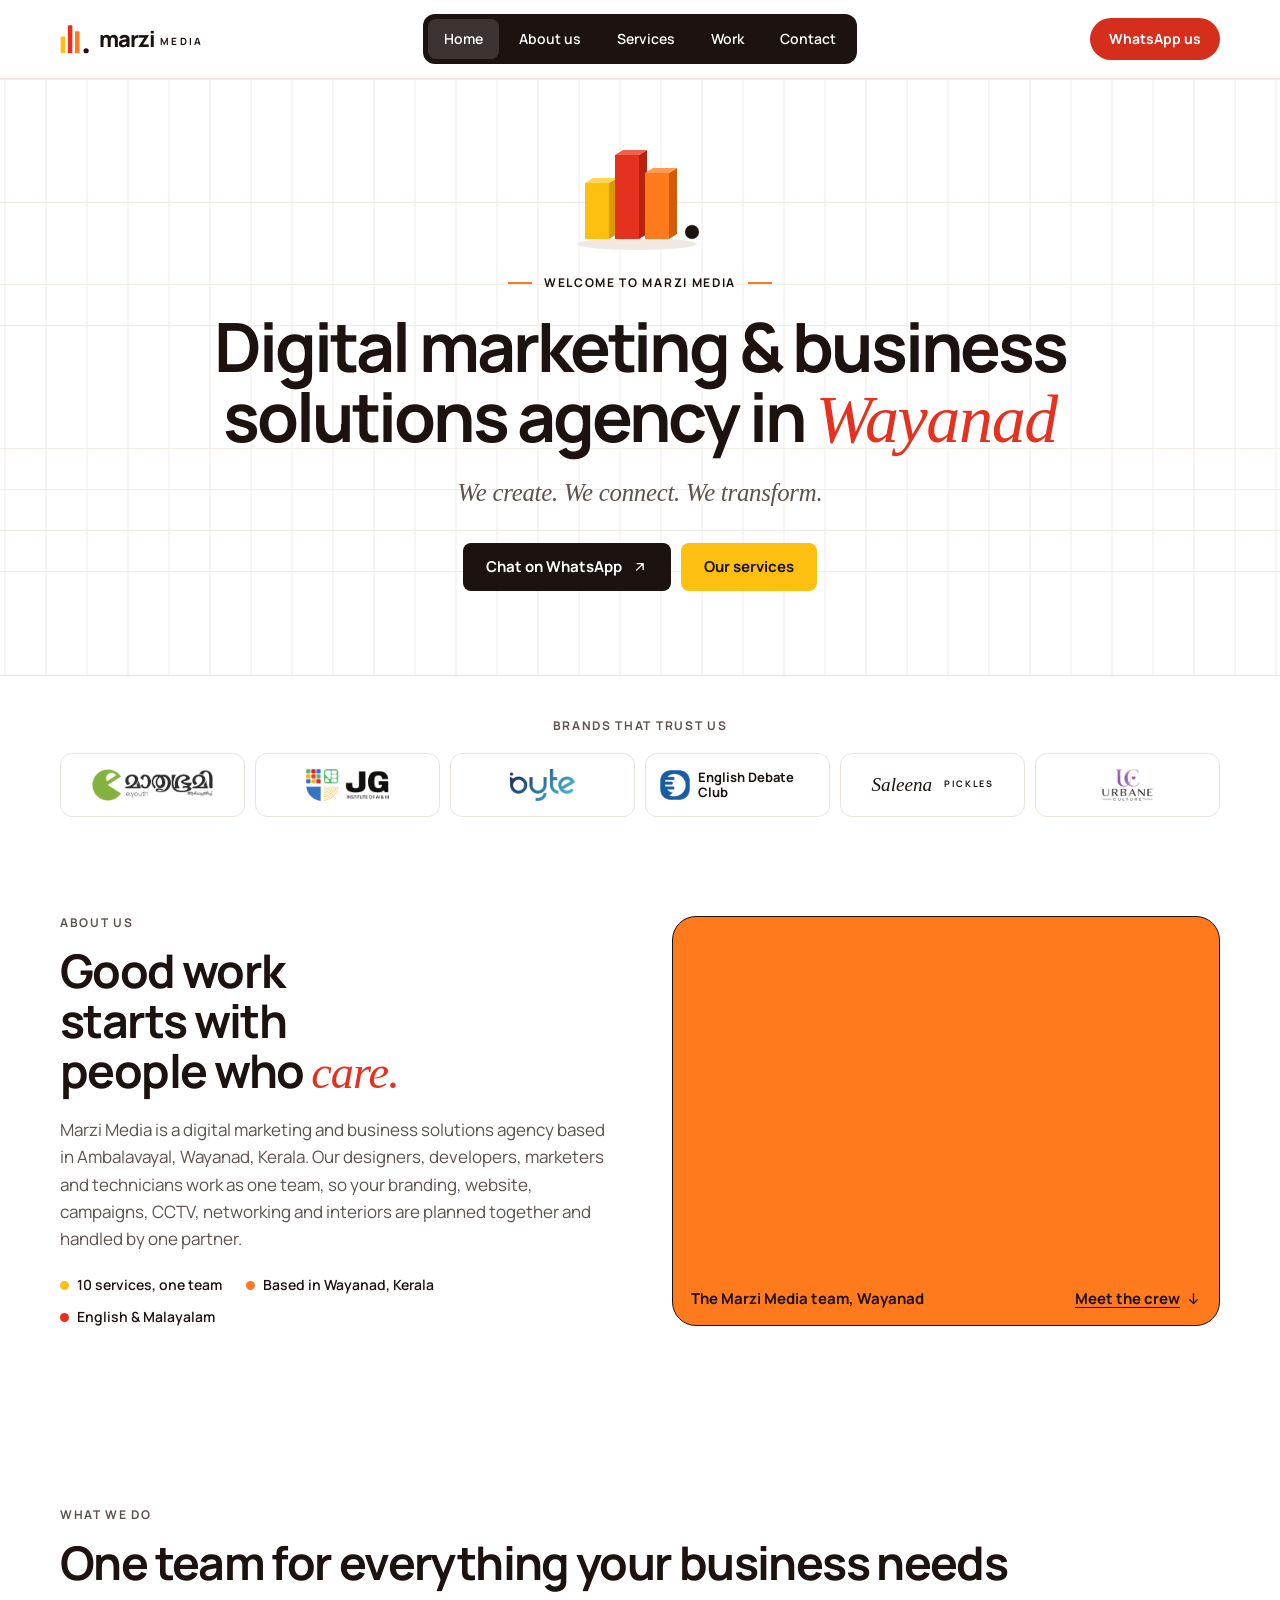
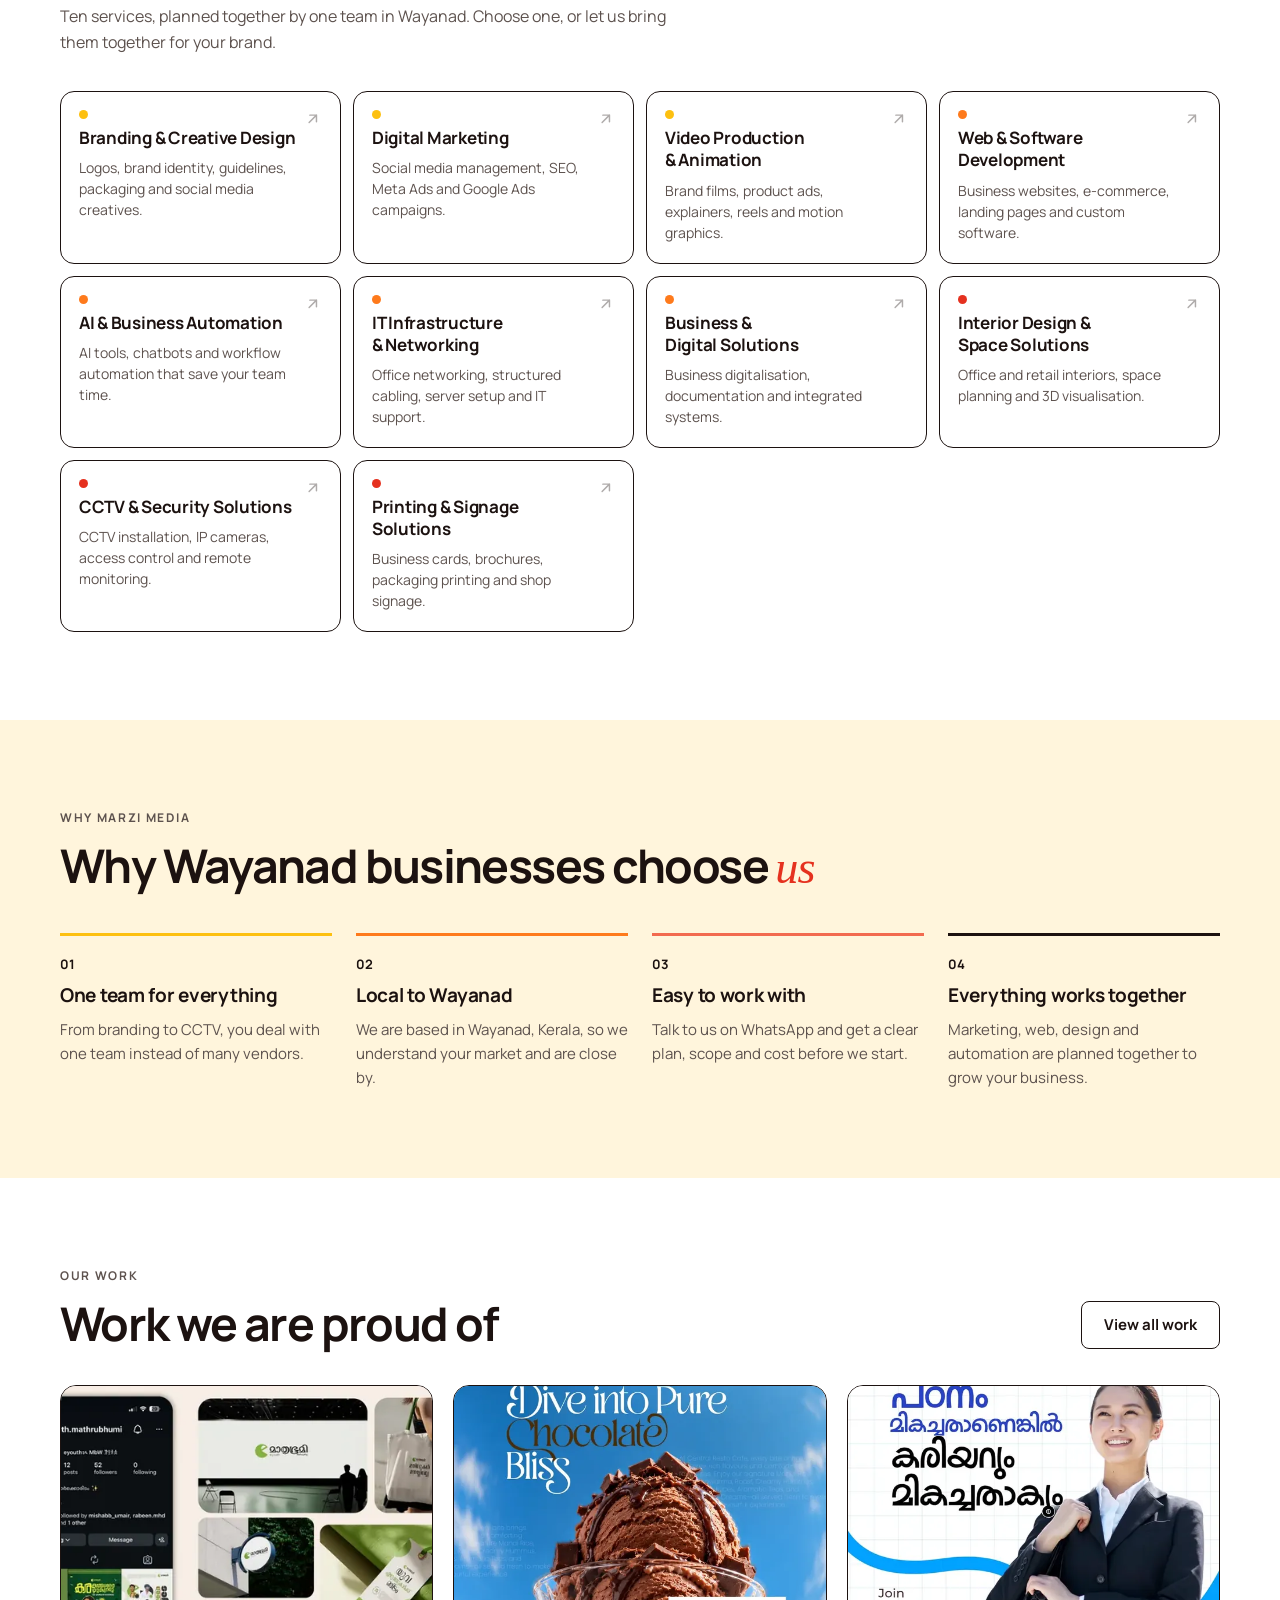
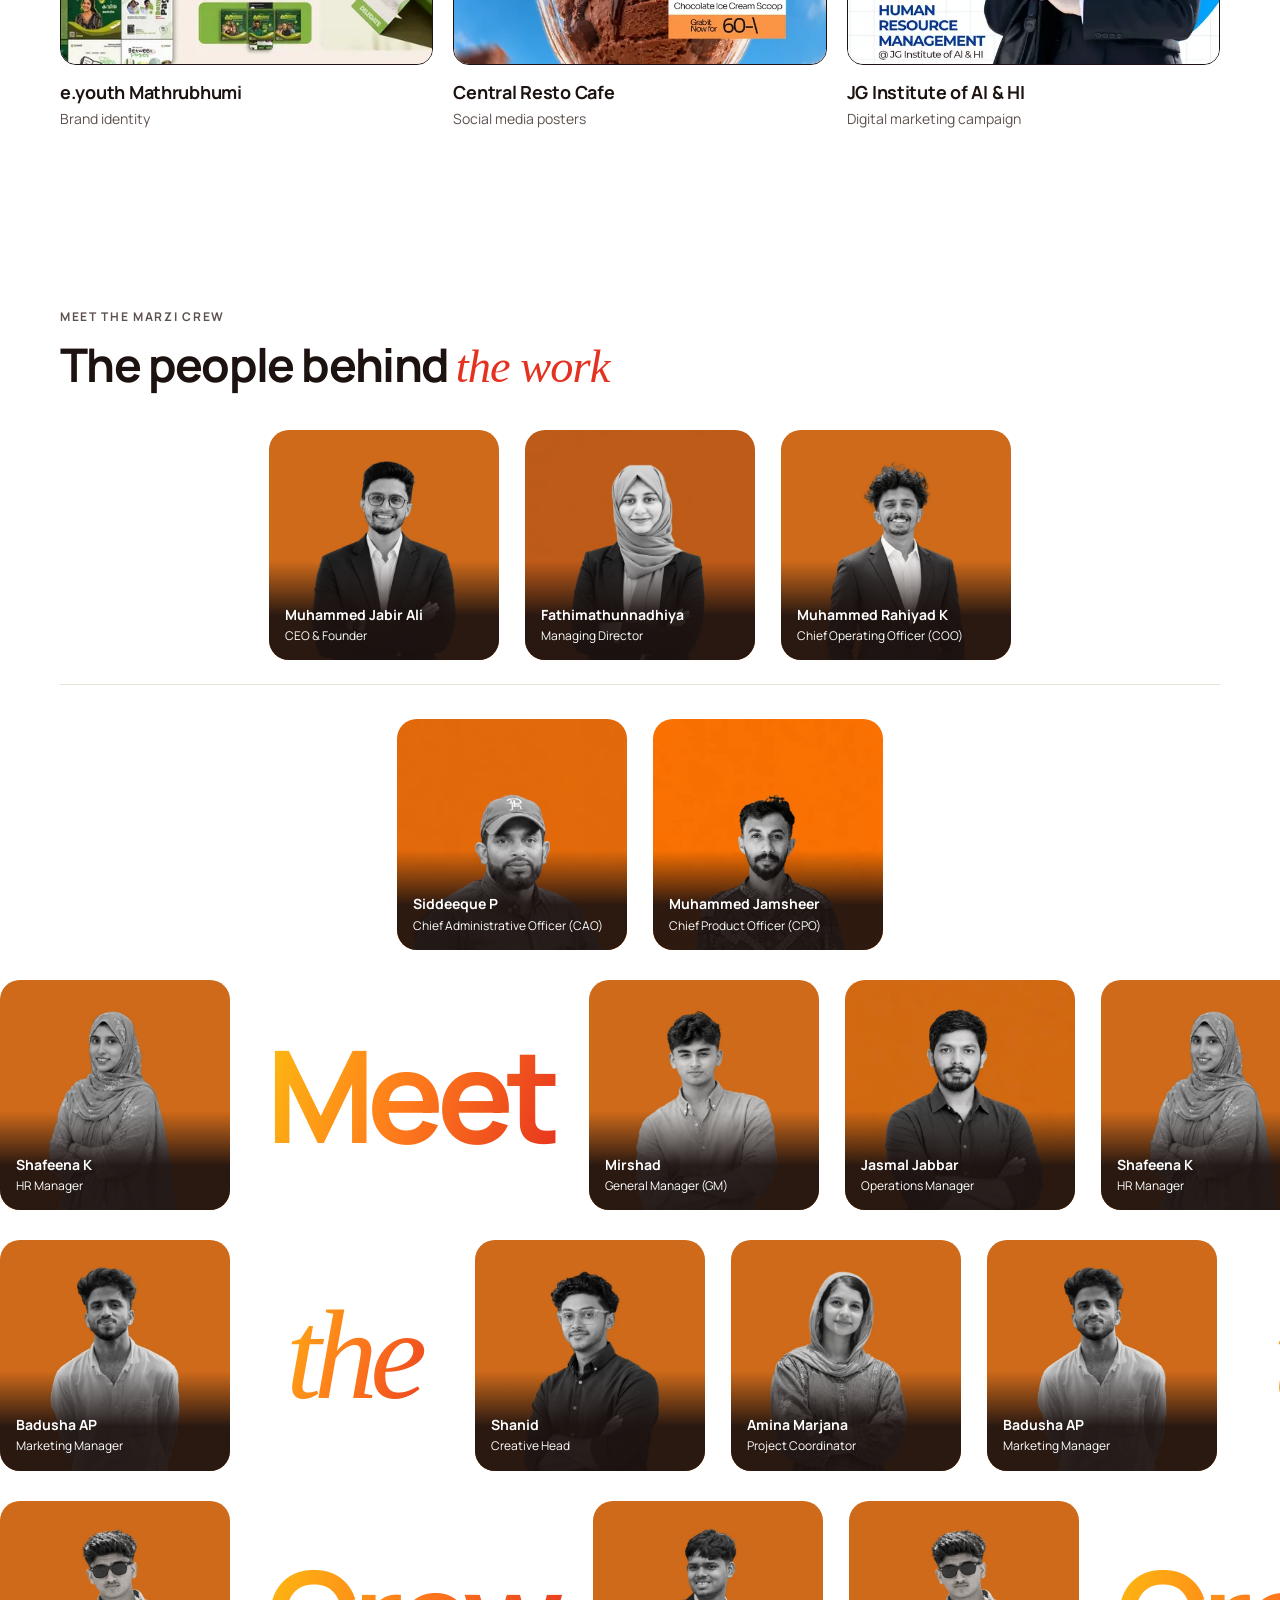
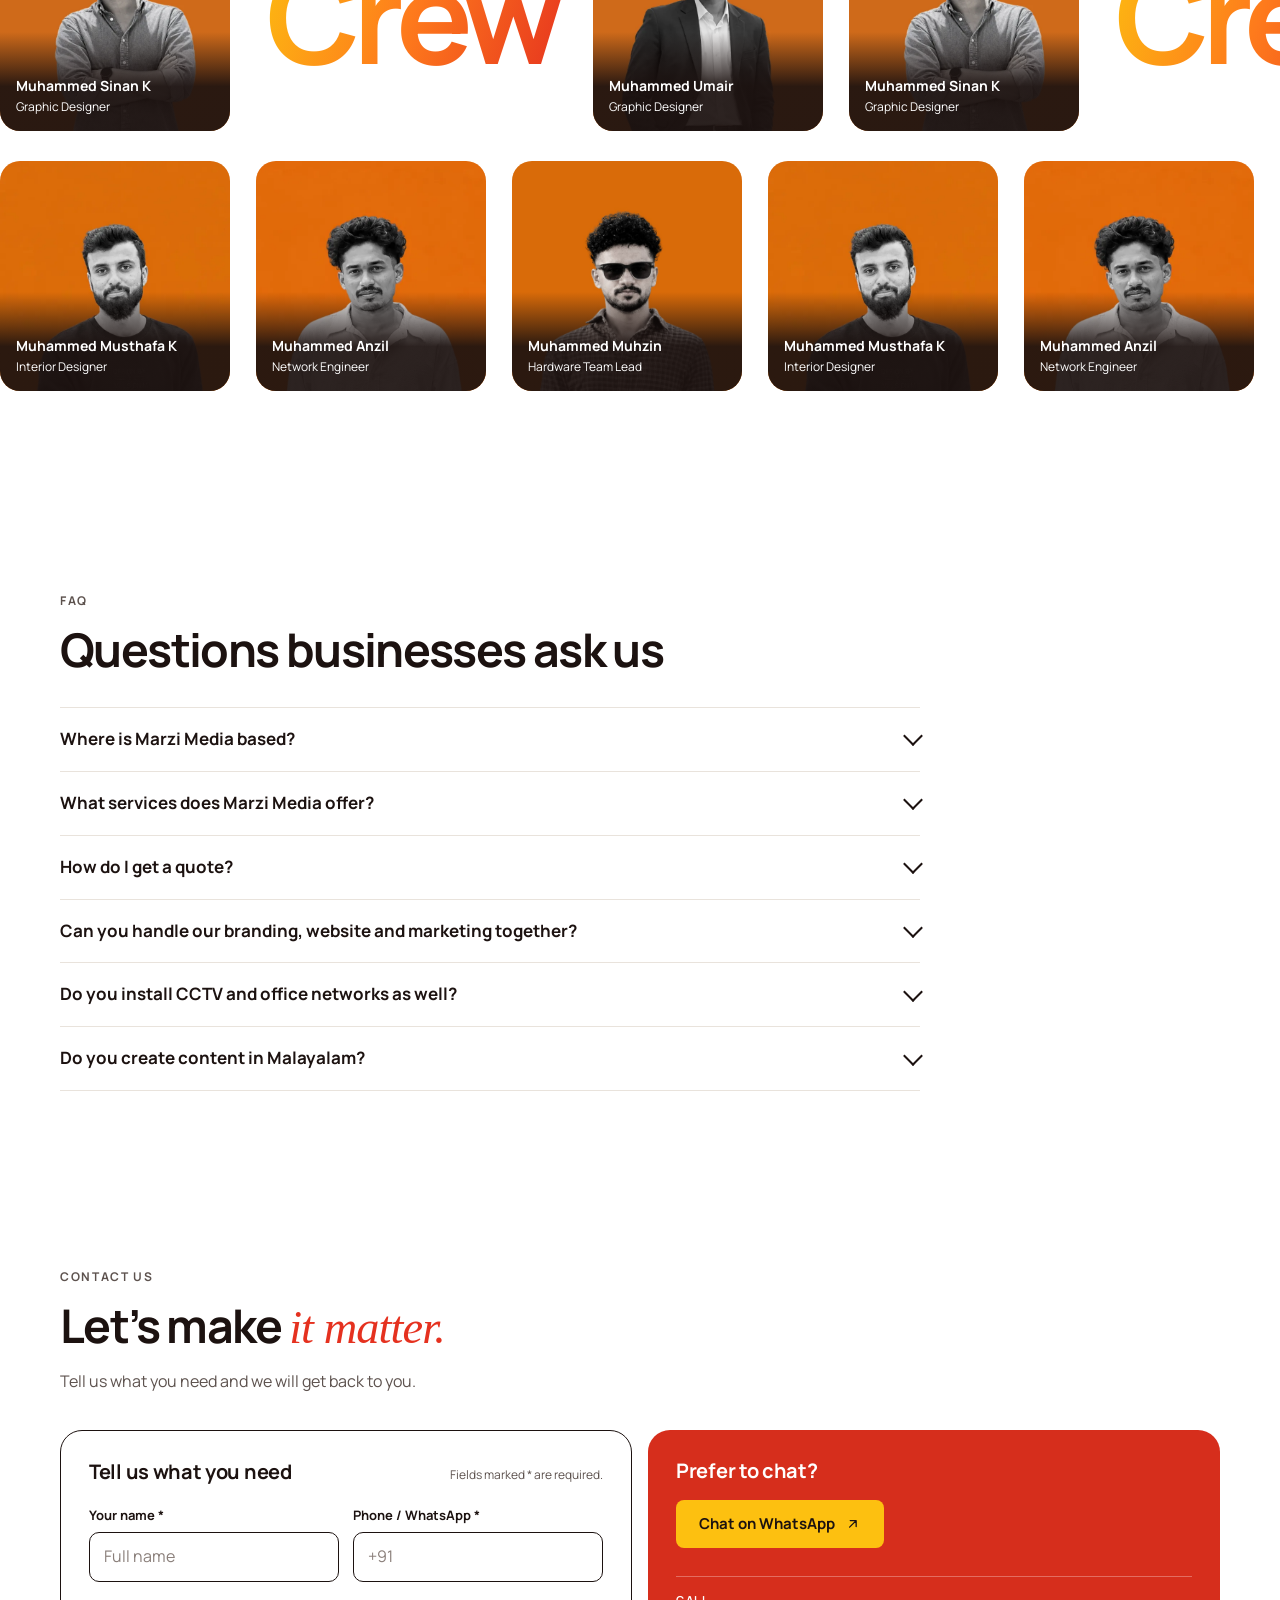
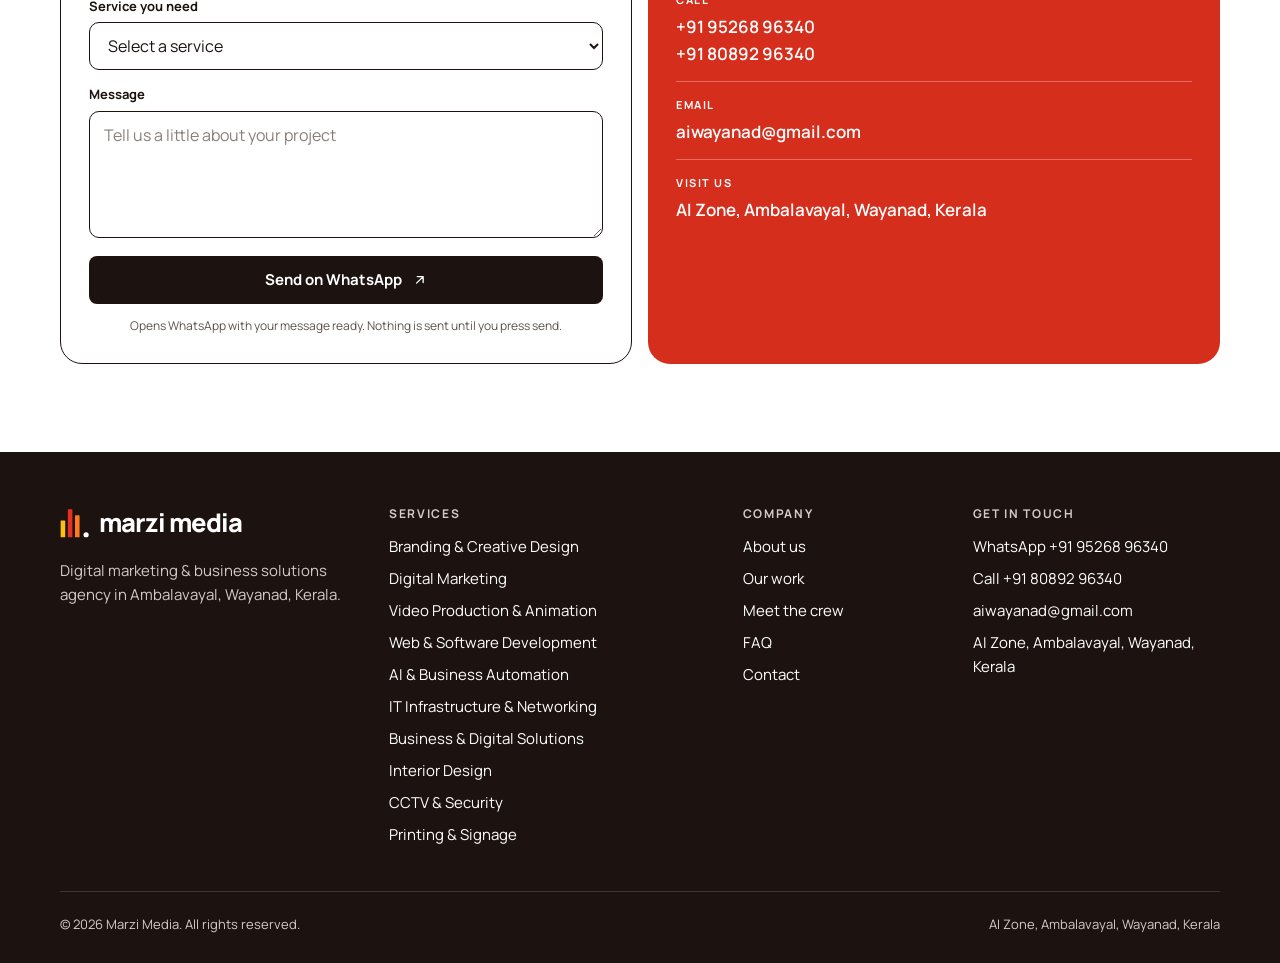
==== commit 17cdfc9e: "add a new crew." ====
--- a/index.html
+++ b/index.html
@@ -583,6 +583,10 @@
                 <img loading="lazy" decoding="async" src="assets/crew-web/muhammed-anzil.webp" alt="" width="640" height="640" />
                 <figcaption><strong>Muhammed Anzil</strong><span>Network Engineer</span></figcaption>
               </figure>
+              <figure class="crew-card">
+                <img loading="lazy" decoding="async" src="assets/crew-web/muhammed-muhzin.webp" alt="" width="640" height="640" />
+                <figcaption><strong>Muhammed Muhzin </strong><span>Hardware Team Lead</span></figcaption>
+              </figure>
             </div>
           </div>
         </div>
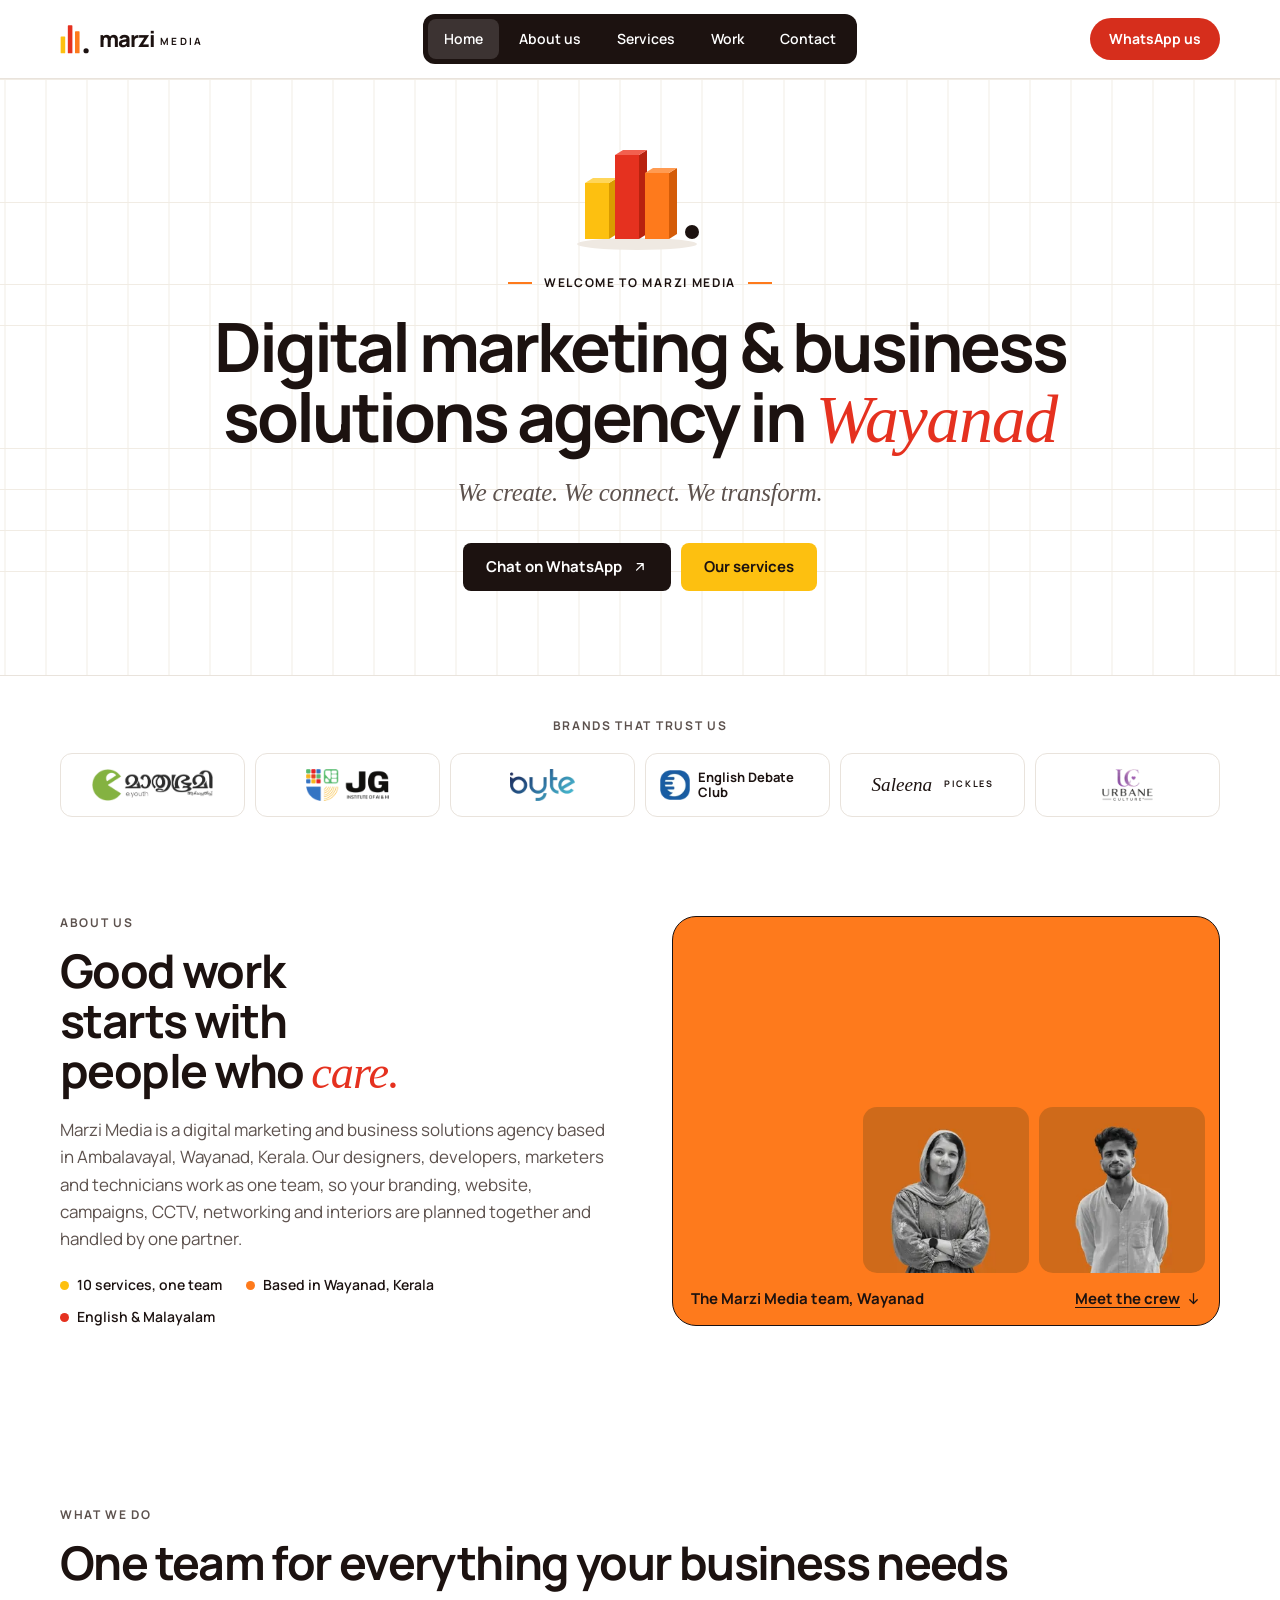
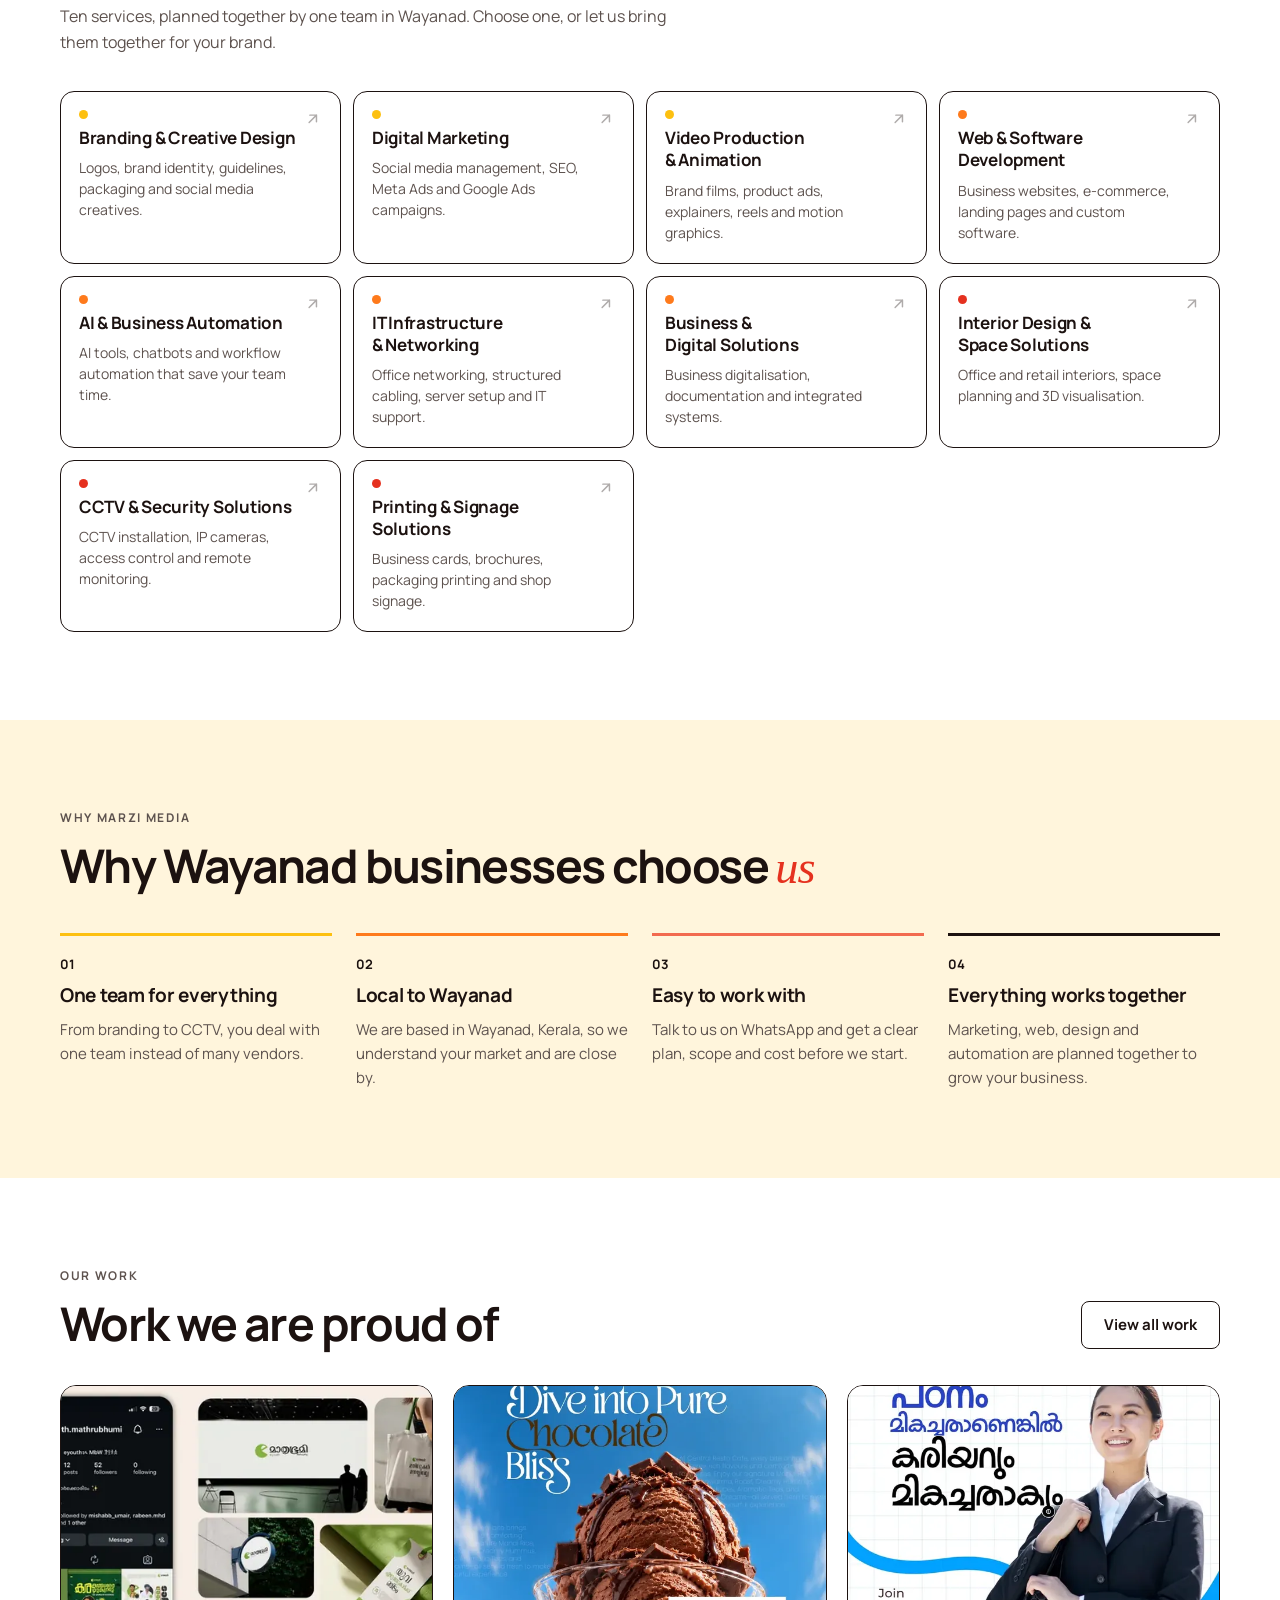
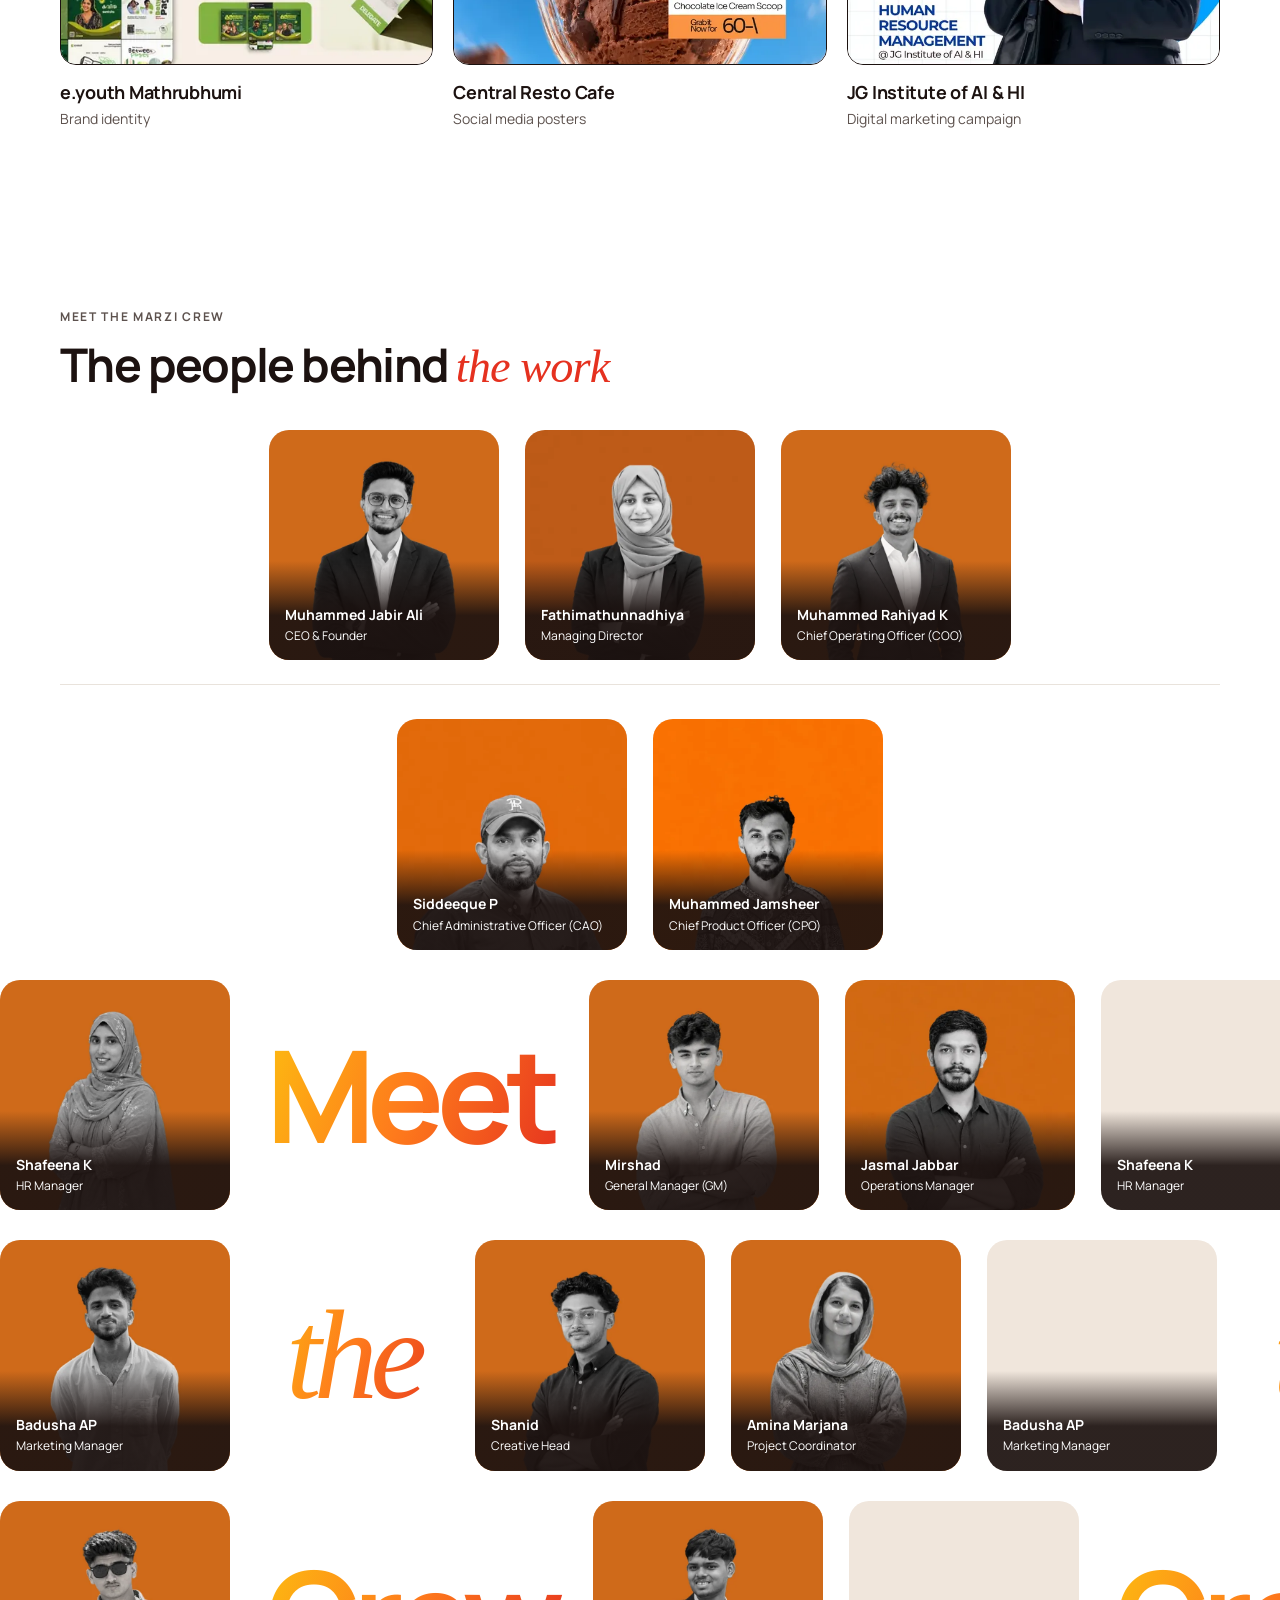
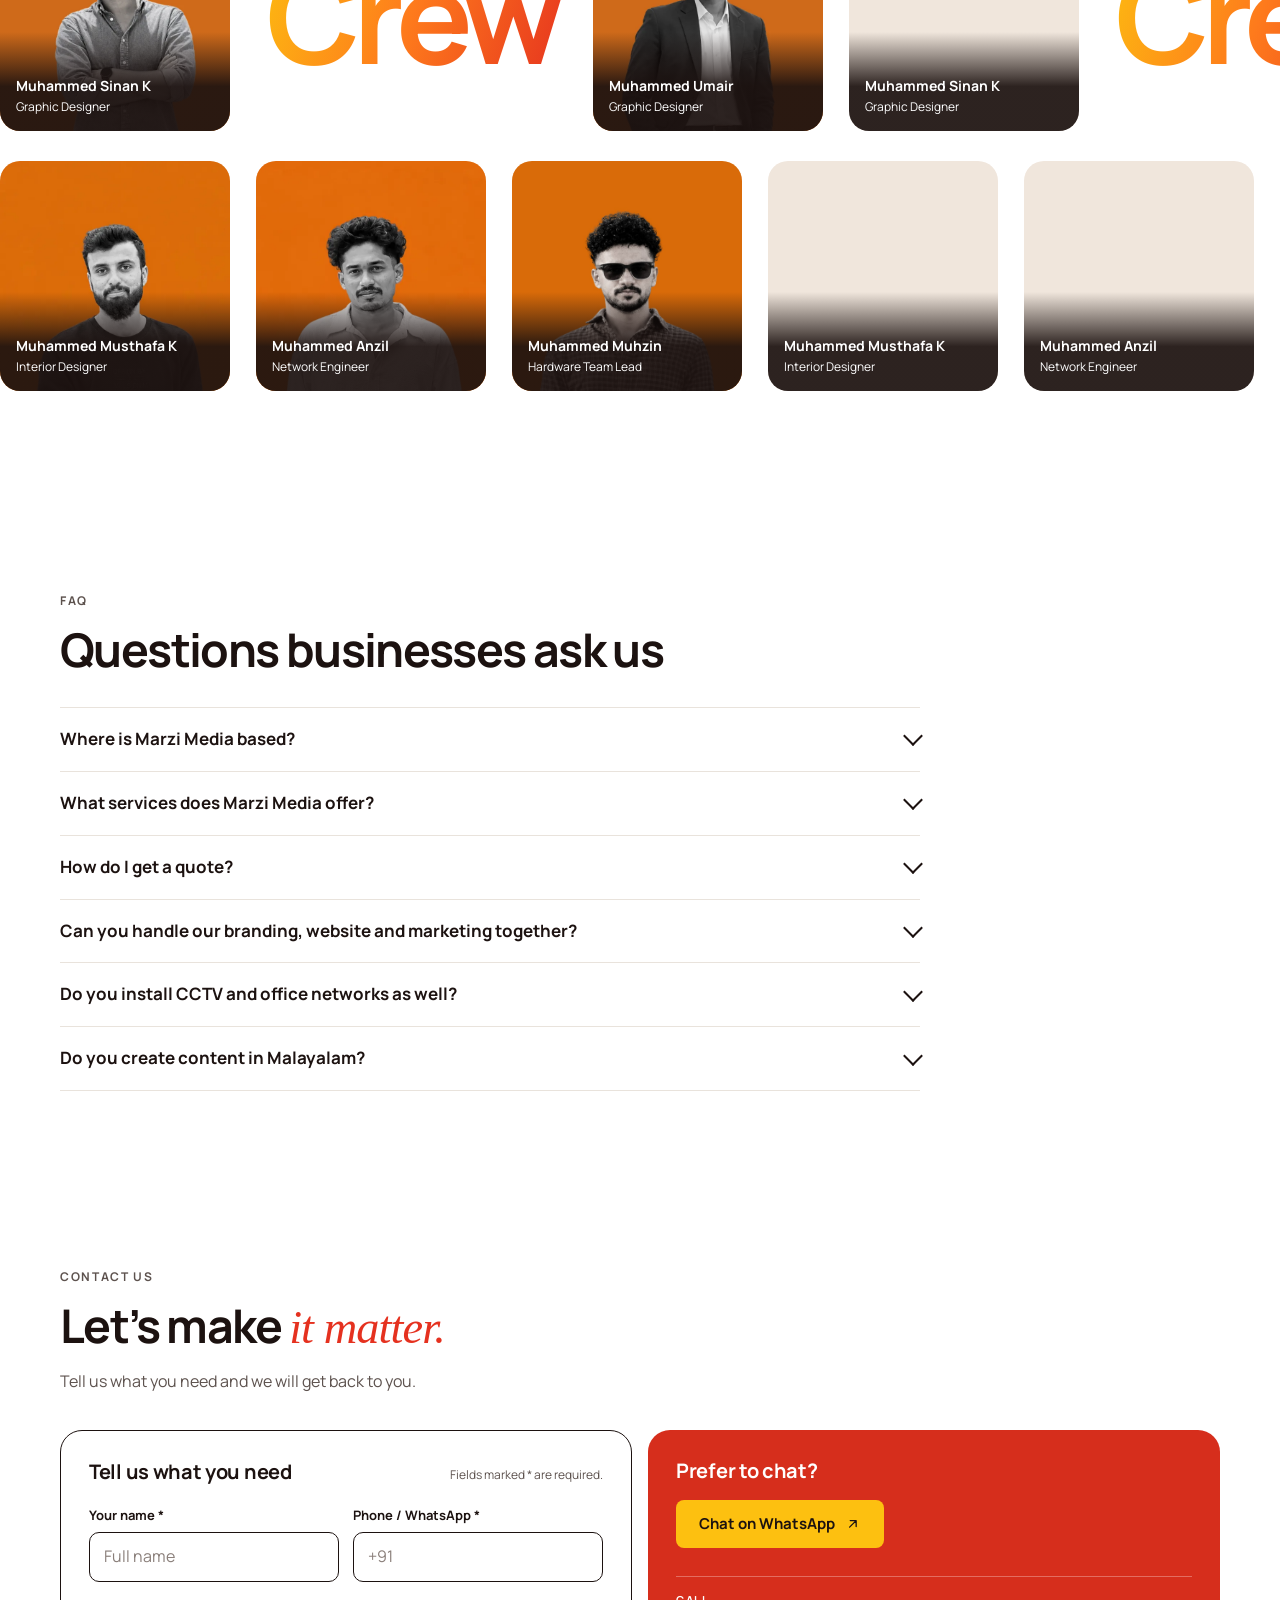
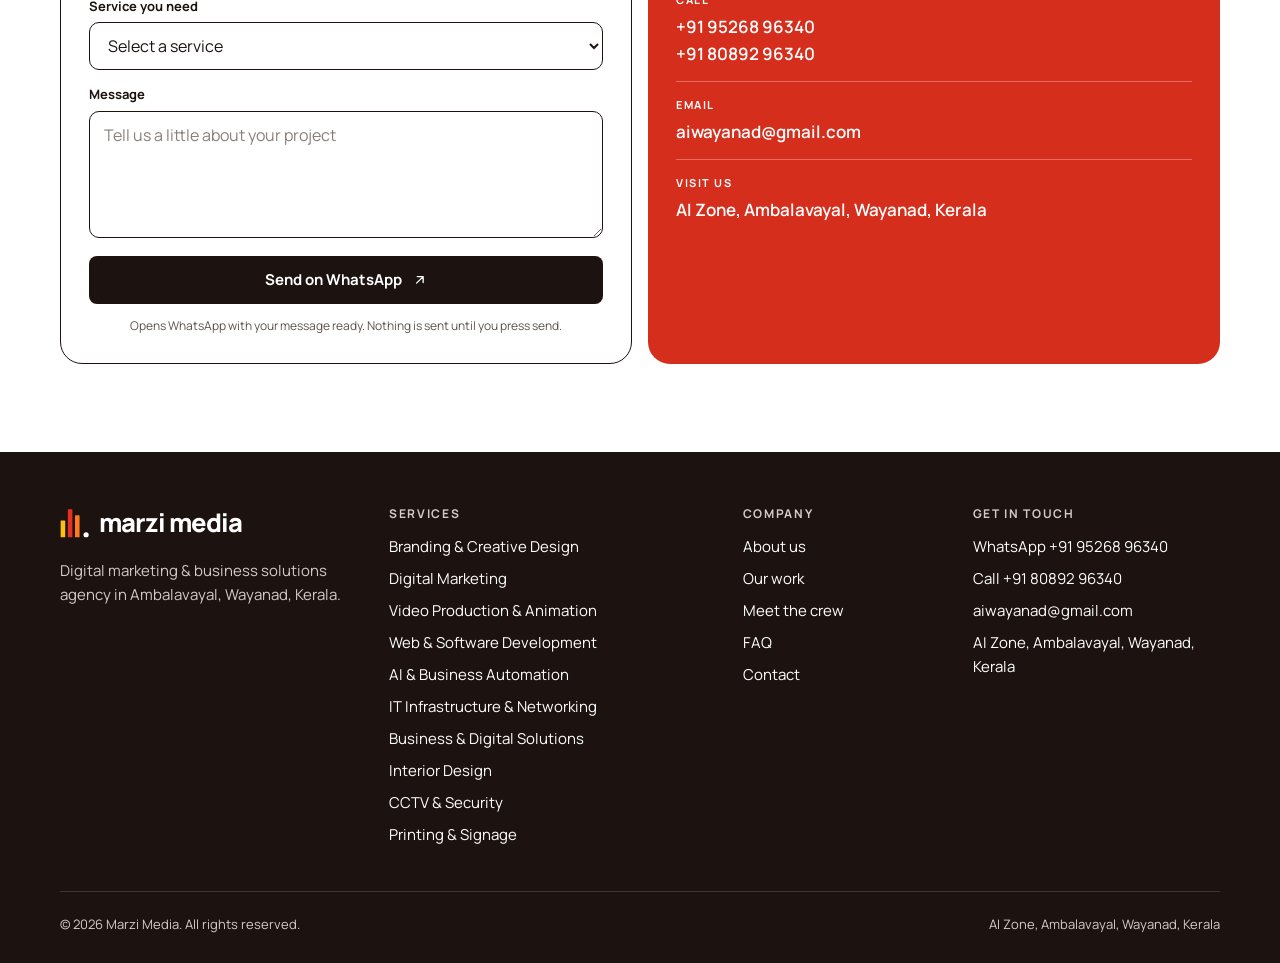
==== commit 515730df: "verification" ====
--- a/index.html
+++ b/index.html
@@ -2,13 +2,12 @@
 <html lang="en-IN">
   <head>
     <meta charset="utf-8" />
+    <meta name="google-site-verification" content="oBGrje7sRFcUifFJ2ts0dwW061R7eYJgTQTZ8Z5fJh8" />
     <meta name="viewport" content="width=device-width, initial-scale=1" />
     <meta name="theme-color" content="#ffffff" />
-    <title>Digital Marketing &amp; Business Solutions in Wayanad | Marzi Media</title>
-    <meta
-      name="description"
-      content="Trusted digital marketing &amp; business solutions agency in Wayanad: branding, websites, graphic design, CCTV, signage, interiors, IT networking, AI &amp; video."
-    />
+    <title>Business Solutions Company | Marzi Media</title>
+    <meta name="description"
+      content="Marzi Media is a business solutions company in Wayanad offering branding, digital marketing, websites, graphic design, CCTV, printing and signage, interiors, IT networking, AI and video services." />
     <link rel="canonical" href="https://marzi.thejguniverse.com/" />
     <meta property="og:type" content="website" />
     <meta property="og:site_name" content="Marzi Media" />
@@ -258,7 +257,7 @@
             <li class="client-mark">
               <img
                 src="assets/clients/english-debate-club-80.webp"
-                alt=""
+                alt="English Debate Club logo"
                 width="80"
                 height="80"
                 loading="lazy"
@@ -523,16 +522,16 @@
           <div class="crew-track">
             <div class="crew-group">
               <figure class="crew-card">
-                <img loading="lazy" decoding="async" src="assets/crew-web/shafeena-k.webp" alt="" width="640" height="640" />
+                <img loading="lazy" decoding="async" src="assets/crew-web/shafeena-k.webp" alt="Shafeena K, HR Manager" width="640" height="640" />
                 <figcaption><strong>Shafeena K</strong><span>HR Manager</span></figcaption>
               </figure>
               <span class="crew-word" aria-hidden="true">Meet</span>
               <figure class="crew-card">
-                <img loading="lazy" decoding="async" src="assets/crew-web/mirshad.webp" alt="" width="640" height="640" />
+                <img loading="lazy" decoding="async" src="assets/crew-web/mirshad.webp" alt="Mirshad, General Manager" width="640" height="640" />
                 <figcaption><strong>Mirshad</strong><span>General Manager (GM)</span></figcaption>
               </figure>
               <figure class="crew-card">
-                <img loading="lazy" decoding="async" src="assets/crew-web/jasmal-jabbar.webp" alt="" width="640" height="640" />
+                <img loading="lazy" decoding="async" src="assets/crew-web/jasmal-jabbar.webp" alt="Jasmal Jabbar, Operations Manager" width="640" height="640" />
                 <figcaption><strong>Jasmal Jabbar</strong><span>Operations Manager</span></figcaption>
               </figure>
             </div>
@@ -542,16 +541,16 @@
           <div class="crew-track">
             <div class="crew-group">
               <figure class="crew-card">
-                <img loading="lazy" decoding="async" src="assets/crew-web/badusha-ap.webp" alt="" width="640" height="640" />
+                <img loading="lazy" decoding="async" src="assets/crew-web/badusha-ap.webp" alt="Badusha AP, Marketing Manager" width="640" height="640" />
                 <figcaption><strong>Badusha AP</strong><span>Marketing Manager</span></figcaption>
               </figure>
               <span class="crew-word" aria-hidden="true">the</span>
               <figure class="crew-card">
-                <img loading="lazy" decoding="async" src="assets/crew-web/shanid.webp" alt="" width="640" height="640" />
+                <img loading="lazy" decoding="async" src="assets/crew-web/shanid.webp" alt="Shanid, Creative Head" width="640" height="640" />
                 <figcaption><strong>Shanid</strong><span>Creative Head</span></figcaption>
               </figure>
               <figure class="crew-card">
-                <img loading="lazy" decoding="async" src="assets/crew-web/amina-marjana.webp" alt="" width="640" height="640" />
+                <img loading="lazy" decoding="async" src="assets/crew-web/amina-marjana.webp" alt="Amina Marjana, Project Coordinator" width="640" height="640" />
                 <figcaption><strong>Amina Marjana</strong><span>Project Coordinator</span></figcaption>
               </figure>
             </div>
@@ -561,12 +560,12 @@
           <div class="crew-track">
             <div class="crew-group">
               <figure class="crew-card">
-                <img loading="lazy" decoding="async" src="assets/crew-web/muhammed-sinan-k.webp" alt="" width="640" height="640" />
+                <img loading="lazy" decoding="async" src="assets/crew-web/muhammed-sinan-k.webp" alt="Muhammed Sinan K, Graphic Designer" width="640" height="640" />
                 <figcaption><strong>Muhammed Sinan K</strong><span>Graphic Designer</span></figcaption>
               </figure>
               <span class="crew-word" aria-hidden="true">Crew</span>
               <figure class="crew-card">
-                <img loading="lazy" decoding="async" src="assets/crew-web/muhammed-umair.webp" alt="" width="640" height="640" />
+                <img loading="lazy" decoding="async" src="assets/crew-web/muhammed-umair.webp" alt="Muhammed Umair, Graphic Designer" width="640" height="640" />
                 <figcaption><strong>Muhammed Umair</strong><span>Graphic Designer</span></figcaption>
               </figure>
             </div>
@@ -576,15 +575,15 @@
           <div class="crew-track">
             <div class="crew-group">
               <figure class="crew-card">
-                <img loading="lazy" decoding="async" src="assets/crew-web/muhammed-musthafa-k.webp" alt="" width="640" height="640" />
+                <img loading="lazy" decoding="async" src="assets/crew-web/muhammed-musthafa-k.webp" alt="Muhammed Musthafa K, Interior Designer" width="640" height="640" />
                 <figcaption><strong>Muhammed Musthafa K</strong><span>Interior Designer</span></figcaption>
               </figure>
               <figure class="crew-card">
-                <img loading="lazy" decoding="async" src="assets/crew-web/muhammed-anzil.webp" alt="" width="640" height="640" />
+                <img loading="lazy" decoding="async" src="assets/crew-web/muhammed-anzil.webp" alt="Muhammed Anzil, Network Engineer" width="640" height="640" />
                 <figcaption><strong>Muhammed Anzil</strong><span>Network Engineer</span></figcaption>
               </figure>
               <figure class="crew-card">
-                <img loading="lazy" decoding="async" src="assets/crew-web/muhammed-muhzin.webp" alt="" width="640" height="640" />
+                <img loading="lazy" decoding="async" src="assets/crew-web/muhammed-muhzin.webp" alt="Muhammed Muhzin, Hardware Team Lead" width="640" height="640" />
                 <figcaption><strong>Muhammed Muhzin </strong><span>Hardware Team Lead</span></figcaption>
               </figure>
             </div>
